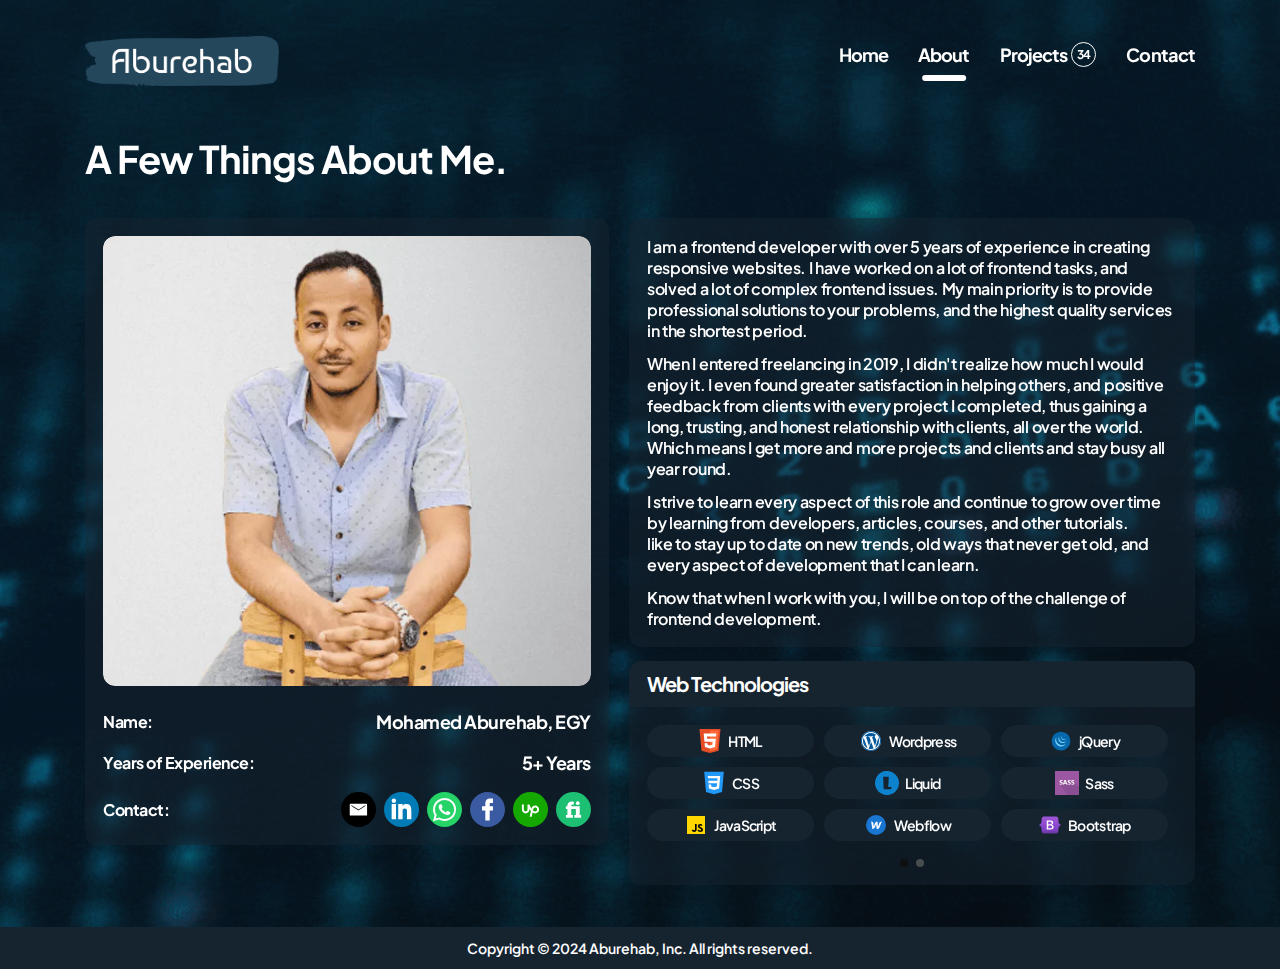
==== about.html @ fabd2bc3 "commit" ====
<!DOCTYPE html>
<html lang="en" dir="ltr">
  <head>
    <meta charset="UTF-8">
    <meta name="viewport" content="width=device-width,initial-scale=1,maximum-scale=2,shrink-to-fit=no,viewport-fit=cover">
    <meta http-equiv="X-UA-Compatible" content="IE=edge">
    <meta name="description" content="Mohamed Aburehab, The Top Freelance Frontend Developer based in Egypt. Available for Remote/Hybrid work">
    <title>About</title>
    <link rel="icon" href="img/icons/favicon.ico" type="image/x-icon">
    <!-- styles-->
    <link rel="stylesheet" href="layout/css/main.min.css">
    <link rel="stylesheet" href="layout/css/libs/slick.min.css">
  </head>
  <body class="active">
    <!-- start loader-->
    <div class="loader"><span class="loader-child"></span></div>
    <!-- end loader-->
    <div class="wrapper">
      <!-- start navbar-->
      <div class="navbar-up">
        <div class="container">
          <nav><a class="nav-logo" href="index.html"><img class="desktop" src="img/logo.png" alt="logo" width="194" height="49"></a>
            <div class="nav-parent">
              <ul class="nav-menu">
                <li class="title"><img class="close-menu" src="img/icons/close-pop.svg" alt="close" width="40" height="40"><a href="index.html"> <img class="desktop" src="img/logo.png" alt="logo" width="155" height="40"></a></li>
                <li class="nav-item"><a class="nav-link" href="index.html">Home</a></li>
                <li class="nav-item"><a class="nav-link active" href="about.html">About</a></li>
                <li class="nav-item"><a class="nav-link" id="projects" href="projects.html">Projects</a></li>
                <li class="nav-item"><a class="nav-link" href="contact.html">Contact</a></li>
              </ul>
            </div>
            <div class="open-menu"><svg xmlns="http://www.w3.org/2000/svg" width="18" height="12" viewBox="0 0 18 12" fill="none">
<path d="M1 12C0.716667 12 0.479167 11.9042 0.2875 11.7125C0.0958333 11.5208 0 11.2833 0 11C0 10.7167 0.0958333 10.4792 0.2875 10.2875C0.479167 10.0958 0.716667 10 1 10H17C17.2833 10 17.5208 10.0958 17.7125 10.2875C17.9042 10.4792 18 10.7167 18 11C18 11.2833 17.9042 11.5208 17.7125 11.7125C17.5208 11.9042 17.2833 12 17 12H1ZM1 7C0.716667 7 0.479167 6.90417 0.2875 6.7125C0.0958333 6.52083 0 6.28333 0 6C0 5.71667 0.0958333 5.47917 0.2875 5.2875C0.479167 5.09583 0.716667 5 1 5H17C17.2833 5 17.5208 5.09583 17.7125 5.2875C17.9042 5.47917 18 5.71667 18 6C18 6.28333 17.9042 6.52083 17.7125 6.7125C17.5208 6.90417 17.2833 7 17 7H1ZM1 2C0.716667 2 0.479167 1.90417 0.2875 1.7125C0.0958333 1.52083 0 1.28333 0 1C0 0.716667 0.0958333 0.479167 0.2875 0.2875C0.479167 0.0958333 0.716667 0 1 0H17C17.2833 0 17.5208 0.0958333 17.7125 0.2875C17.9042 0.479167 18 0.716667 18 1C18 1.28333 17.9042 1.52083 17.7125 1.7125C17.5208 1.90417 17.2833 2 17 2H1Z" fill="white"/>
</svg>
            </div>
          </nav>
        </div>
      </div>
      <!-- end navbar-->
      <div class="page-content main_bg">
        <div class="about">
          <div class="container">
            <h1>A Few Things About Me.</h1>
            <div class="d-flex">
              <div class="left">
                <div class="main_profile">
                  <div class="image"><img src="img/portait.webp" alt="portait" loading="lazy" width="480" height="450"></div>
                  <div class="info"> 
                    <ul> 
                      <li> 
                        <h3>Name:</h3>
                        <h4>Mohamed Aburehab, EGY</h4>
                      </li>
                      <li> 
                        <h3>Years of Experience:</h3>
                        <h4>5+ Years</h4>
                      </li>
                      <li> 
                        <h3>Contact:</h3>
                        <div class="contacts"></div>
                      </li>
                    </ul>
                  </div>
                </div>
              </div>
              <div class="right"> 
                <div class="desc"> 
                  <p>I am a frontend developer with over 5 years of experience in creating responsive websites. I have worked on a lot of frontend tasks, and solved a lot of complex frontend issues. My main priority is to provide professional solutions to your problems, and the highest quality services in the shortest period.</p>
                  <p>When I entered freelancing in 2019, I didn't realize how much I would enjoy it. I even found greater satisfaction in helping others, and positive feedback from clients with every project I completed, thus gaining a long, trusting, and honest relationship with clients, all over the world. Which means I get more and more projects and clients and stay busy all year round.</p>
                  <p>I strive to learn every aspect of this role and continue to grow over time by learning from developers, articles, courses, and other tutorials.<br>
                    <I>like to stay up to date on new trends, old ways that never get old, and every aspect of development that I can learn.</I>
                  </p>
                  <p>Know that when I work with you, I will be on top of the challenge of frontend development.</p>
                </div>
                <div class="technologies">
                  <h3>Web Technologies</h3>
                  <div class="technologies_slider"></div>
                </div>
              </div>
            </div>
          </div>
        </div>
        <!-- start footer-->
        <footer class="footer"> 
          <div class="top"> 
            <div class="container"> 
              <h2>REACH ME DIRECTLY:</h2><span>mohamedabdelradyahmed00@gmail.com</span><span>+201015185283</span>
              <h2>I'm also available at</h2>
              <div class="contacts"> </div>
            </div>
          </div>
          <div class="container"> 
            <p>Copyright &copy; 2024 Aburehab, Inc. All rights reserved.</p>
          </div>
        </footer>
        <!-- end footer-->
      </div>
    </div>
    <!-- scripts-->
    <script src="layout/js/libs/jquery.min.js"></script>
    <script src="layout/js/libs/scrollreveal.min.js"></script>
    <script src="layout/js/libs/slick.min.js"></script>
    <script src="layout/js/main.min.js"></script>
  </body>
</html>
---- layout/css/main.min.css ----
@import"https://fonts.googleapis.com/css2?family=Plus+Jakarta+Sans:ital,wght@0,200..800;1,200..800&display=swap";*,body{font-family:"Plus Jakarta Sans",sans-serif;font-optical-sizing:auto;font-style:normal}*,*:after,*:before{position:relative;box-sizing:border-box;margin:0;padding:0;vertical-align:baseline;color:inherit;font-size:inherit;font-weight:inherit;font-family:inherit}body.active{position:relative;overflow:hidden}@media(min-width: 992px){body.active .navbar-up{pointer-events:none}}@media(max-width: 991.98px){body.active .navbar-up .open-menu,body.active .navbar-up .nav-logo{pointer-events:none}}body.active .page-content{z-index:4}body.active .page-content.show{z-index:6}body.active .page-content::after{content:"";position:absolute;top:0;left:0;width:100%;height:100%;background:-webkit-linear-gradient(48.17deg, rgba(22, 36, 47, 0.9) -1.69%, rgba(22, 36, 47, 0.5) 90.5%);background:linear-gradient(41.83deg, rgba(22, 36, 47, 0.9) -1.69%, rgba(22, 36, 47, 0.5) 90.5%);z-index:2;-webkit-backdrop-filter:blur(2px);backdrop-filter:blur(2px)}.wrapper{overflow:hidden}a,button{cursor:pointer;color:inherit;border:none;font-size:inherit;line-height:inherit}a,a:hover,button,button:hover,*:focus,*:active{text-decoration:none;outline:none}ol,ul{list-style:none;margin:0;padding:0}img,svg{vertical-align:bottom;height:auto;max-width:100%}textarea{resize:none}.page-content{overflow-x:hidden}.main_bg{min-height:100vh;display:-webkit-box;display:-webkit-flex;display:-ms-flexbox;display:flex;-webkit-box-orient:vertical;-webkit-box-direction:normal;-webkit-flex-direction:column;-ms-flex-direction:column;flex-direction:column;position:relative}.main_bg>div:first-child{padding:134px 0 42px;-webkit-box-flex:1;-webkit-flex:1 0 auto;-ms-flex:1 0 auto;flex:1 0 auto;background-image:url(../../img/bg.gif);background-size:cover;background-repeat:no-repeat;background-position:center;min-height:400px;display:-webkit-box;display:-webkit-flex;display:-ms-flexbox;display:flex;-webkit-box-pack:center;-webkit-justify-content:center;-ms-flex-pack:center;justify-content:center;-webkit-box-orient:vertical;-webkit-box-direction:normal;-webkit-flex-direction:column;-ms-flex-direction:column;flex-direction:column}@media(max-width: 991.98px){.main_bg>div:first-child{padding:75px 0 24px}}.main_bg>div:first-child::before{content:"";position:absolute;top:0;left:0;width:100%;height:100%;background-color:rgba(11,20,27,.5)}.container{margin-left:auto;margin-right:auto;padding-left:15px;padding-right:15px;width:100%}@media(min-width: 576px){.container{max-width:540px}}@media(min-width: 768px){.container{max-width:720px}}@media(min-width: 992px){.container{max-width:960px}}@media(min-width: 1200px){.container{max-width:1140px}}.slick-dots{display:-webkit-box;display:-webkit-flex;display:-ms-flexbox;display:flex;-webkit-box-align:center;-webkit-align-items:center;-ms-flex-align:center;align-items:center;-webkit-box-pack:center;-webkit-justify-content:center;-ms-flex-pack:center;justify-content:center;gap:8px;margin-top:18px}.slick-dots li{width:8px;height:8px;background-color:#474c4f;border-radius:50%;cursor:pointer}.slick-dots li.slick-active{background-color:#101010}.slick-dots li button{display:none}.loader{position:fixed;top:0;left:0;width:100%;height:100%;background-color:#0b141b;opacity:1;z-index:555;-webkit-transition-property:all;transition-property:all;-webkit-transition-timing-function:cubic-bezier(0.4, 0, 0.2, 1);transition-timing-function:cubic-bezier(0.4, 0, 0.2, 1);-webkit-transition-duration:500ms;transition-duration:500ms;display:-webkit-box;display:-webkit-flex;display:-ms-flexbox;display:flex;-webkit-box-align:center;-webkit-align-items:center;-ms-flex-align:center;align-items:center;-webkit-box-pack:center;-webkit-justify-content:center;-ms-flex-pack:center;justify-content:center}.loader.hide{opacity:0;z-index:-1}.loader .loader-child{width:68px;height:68px;border-radius:50%;display:inline-block;position:relative;border:3px solid;border-color:#25475c #25475c transparent transparent;box-sizing:border-box;-webkit-animation:rotation 1s linear infinite;animation:rotation 1s linear infinite}.loader .loader-child::after,.loader .loader-child::before{content:"";box-sizing:border-box;position:absolute;left:0;right:0;top:0;bottom:0;margin:auto;border:3px solid;border-color:transparent transparent #0e2b3f #0e2b3f;width:60px;height:60px;border-radius:50%;box-sizing:border-box;-webkit-animation:rotationBack .5s linear infinite;animation:rotationBack .5s linear infinite;-webkit-transform-origin:center center;-ms-transform-origin:center center;transform-origin:center center}.loader .loader-child::before{width:52px;height:52px;border-color:#25475c #25475c transparent transparent;-webkit-animation:rotation 1.5s linear infinite;animation:rotation 1.5s linear infinite}@-webkit-keyframes rotation{0%{-webkit-transform:rotate(0deg);transform:rotate(0deg)}100%{-webkit-transform:rotate(360deg);transform:rotate(360deg)}}@keyframes rotation{0%{-webkit-transform:rotate(0deg);transform:rotate(0deg)}100%{-webkit-transform:rotate(360deg);transform:rotate(360deg)}}@-webkit-keyframes rotationBack{0%{-webkit-transform:rotate(0deg);transform:rotate(0deg)}100%{-webkit-transform:rotate(-360deg);transform:rotate(-360deg)}}@keyframes rotationBack{0%{-webkit-transform:rotate(0deg);transform:rotate(0deg)}100%{-webkit-transform:rotate(-360deg);transform:rotate(-360deg)}}.navbar-up{width:100%;z-index:5;position:fixed;background-color:transparent;left:0;top:0;-webkit-transition-property:all;transition-property:all;-webkit-transition-timing-function:cubic-bezier(0.4, 0, 0.2, 1);transition-timing-function:cubic-bezier(0.4, 0, 0.2, 1);-webkit-transition-duration:500ms;transition-duration:500ms}.navbar-up nav{display:-webkit-box;display:-webkit-flex;display:-ms-flexbox;display:flex;padding:30px 0;position:relative;-webkit-box-align:center;-webkit-align-items:center;-ms-flex-align:center;align-items:center;-webkit-box-pack:justify;-webkit-justify-content:space-between;-ms-flex-pack:justify;justify-content:space-between;-webkit-transition-property:all;transition-property:all;-webkit-transition-timing-function:cubic-bezier(0.4, 0, 0.2, 1);transition-timing-function:cubic-bezier(0.4, 0, 0.2, 1);-webkit-transition-duration:500ms;transition-duration:500ms}.navbar-up nav .nav-logo{display:-webkit-box;display:-webkit-flex;display:-ms-flexbox;display:flex;-webkit-box-align:center;-webkit-align-items:center;-ms-flex-align:center;align-items:center}.navbar-up nav .nav-logo img{-webkit-transition-property:all;transition-property:all;-webkit-transition-timing-function:cubic-bezier(0.4, 0, 0.2, 1);transition-timing-function:cubic-bezier(0.4, 0, 0.2, 1);-webkit-transition-duration:500ms;transition-duration:500ms;max-height:50px;-webkit-transform:translateY(6px);-ms-transform:translateY(6px);transform:translateY(6px)}.navbar-up nav .nav-menu{display:-webkit-box;display:-webkit-flex;display:-ms-flexbox;display:flex;-webkit-box-flex:1;-webkit-flex-grow:1;-ms-flex-positive:1;flex-grow:1;-webkit-box-align:center;-webkit-align-items:center;-ms-flex-align:center;align-items:center;gap:30px}.navbar-up nav .nav-menu .title{display:none}.navbar-up nav .nav-menu .nav-link{-webkit-transition-property:all;transition-property:all;-webkit-transition-timing-function:cubic-bezier(0.4, 0, 0.2, 1);transition-timing-function:cubic-bezier(0.4, 0, 0.2, 1);-webkit-transition-duration:500ms;transition-duration:500ms;color:#fff;position:relative;display:block;font-size:18.16px;font-weight:700;line-height:22.92px;letter-spacing:-0.05em}@media(max-width: 991.98px){.navbar-up nav .nav-menu .nav-link{font-size:32.16px;line-height:42.92px}}.navbar-up nav .nav-menu .nav-link#projects{display:-webkit-box;display:-webkit-flex;display:-ms-flexbox;display:flex;-webkit-box-align:center;-webkit-align-items:center;-ms-flex-align:center;align-items:center}.navbar-up nav .nav-menu .nav-link span{color:#fff;border:1px solid #fff;padding:4px;font-size:12px;font-weight:inherit;line-height:inherit;letter-spacing:-1px;border-radius:50%;display:-webkit-box;display:-webkit-flex;display:-ms-flexbox;display:flex;-webkit-box-align:center;-webkit-align-items:center;-ms-flex-align:center;align-items:center;-webkit-box-pack:center;-webkit-justify-content:center;-ms-flex-pack:center;justify-content:center;width:25px;height:25px;margin-left:4px}.navbar-up nav .nav-menu .nav-link::after{-webkit-transition-property:all;transition-property:all;-webkit-transition-timing-function:cubic-bezier(0.4, 0, 0.2, 1);transition-timing-function:cubic-bezier(0.4, 0, 0.2, 1);-webkit-transition-duration:500ms;transition-duration:500ms;position:absolute;content:"";width:85%;height:6px;left:50%;-webkit-transform:translateX(-50%);-ms-transform:translateX(-50%);transform:translateX(-50%);bottom:-15px;background-color:#fff;border-radius:21px;opacity:0}.navbar-up nav .nav-menu .nav-link.active{pointer-events:none}@media(min-width: 992px){.navbar-up nav .nav-menu .nav-link:hover::after,.navbar-up nav .nav-menu .nav-link.active::after{opacity:1}}@media(max-width: 991.98px){.navbar-up nav{padding:16px 0}.navbar-up nav .nav-logo img{-webkit-transform:none;-ms-transform:none;transform:none}.navbar-up nav .nav-parent .nav-menu{position:fixed;z-index:6;top:0;left:-100%;width:100%;height:100%;overflow:auto;-webkit-transition-property:all;transition-property:all;-webkit-transition-timing-function:cubic-bezier(0.4, 0, 0.2, 1);transition-timing-function:cubic-bezier(0.4, 0, 0.2, 1);-webkit-transition-duration:500ms;transition-duration:500ms;background-color:#16242f;height:100%;-webkit-box-orient:vertical;-webkit-box-direction:normal;-webkit-flex-direction:column;-ms-flex-direction:column;flex-direction:column;-webkit-box-align:start;-webkit-align-items:flex-start;-ms-flex-align:start;align-items:flex-start;-webkit-box-pack:start;-webkit-justify-content:flex-start;-ms-flex-pack:start;justify-content:flex-start;padding:20px;gap:12px}.navbar-up nav .nav-parent .nav-menu li.title{width:100%;-webkit-box-pack:justify;-webkit-justify-content:space-between;-ms-flex-pack:justify;justify-content:space-between;display:-webkit-box;display:-webkit-flex;display:-ms-flexbox;display:flex;-webkit-box-align:center;-webkit-align-items:center;-ms-flex-align:center;align-items:center;margin-bottom:30px}.navbar-up nav .nav-parent .nav-menu li.title a img{max-height:40px}.navbar-up nav .nav-parent .nav-menu li.title .close-menu{cursor:pointer}.navbar-up nav .nav-parent.active .nav-menu{left:0}}.navbar-up.resize{background-color:#16242f}.navbar-up.resize nav{padding:12px 0 8px}.navbar-up .open-menu{display:none;cursor:pointer;padding:10px 5px}@media(max-width: 991.98px){.navbar-up .open-menu{display:-webkit-box;display:-webkit-flex;display:-ms-flexbox;display:flex;-webkit-box-align:center;-webkit-align-items:center;-ms-flex-align:center;align-items:center;-webkit-box-pack:center;-webkit-justify-content:center;-ms-flex-pack:center;justify-content:center}}.testimonials{background-color:rgba(22,36,47,.5);border-radius:12px;display:-webkit-box !important;display:-webkit-flex !important;display:-ms-flexbox !important;display:flex !important;-webkit-box-align:center;-webkit-align-items:center;-ms-flex-align:center;align-items:center;gap:12px;padding:18px 8px}@media(max-width: 991.98px){.testimonials{gap:8px;padding:14px 8px}}.testimonials .slick-arrow{-webkit-flex-shrink:0;-ms-flex-negative:0;flex-shrink:0;width:18px;background:transparent}@media(max-width: 991.98px){.testimonials .testimonial .testimonial .profile{margin-bottom:4px}.testimonials .testimonial .testimonial .testi h3{display:none}}.testimonials .testimonial .profile{display:-webkit-box;display:-webkit-flex;display:-ms-flexbox;display:flex;-webkit-box-align:center;-webkit-align-items:center;-ms-flex-align:center;align-items:center;-webkit-box-pack:center;-webkit-justify-content:center;-ms-flex-pack:center;justify-content:center;gap:8px;margin-bottom:12px}@media(max-width: 1199.98px){.testimonials .testimonial .profile{margin-bottom:8px}}@media(max-width: 991.98px){.testimonials .testimonial .profile{margin-bottom:4px}}.testimonials .testimonial .profile img{border-radius:50%;width:45px;height:45px;-o-object-fit:cover;object-fit:cover;-o-object-position:center;object-position:center}.testimonials .testimonial .profile h2{font-size:16px;font-weight:700;letter-spacing:-0.05em}.testimonials .testimonial .profile span{font-size:12px;font-weight:600;letter-spacing:-0.05em}.testimonials .testimonial .testi{text-align:center}.testimonials .testimonial .testi h3{letter-spacing:-0.3px;font-size:18px;font-weight:700;line-height:22.12px;margin-bottom:8px;display:block;padding:0}@media(max-width: 1199.98px){.testimonials .testimonial .testi h3{font-size:16px;line-height:19.12px;margin-bottom:6px}}@media(max-width: 991.98px){.testimonials .testimonial .testi h3{display:none}}.testimonials .testimonial .testi q{font-size:16px;font-weight:400;line-height:22.1px;letter-spacing:-0.5px;-webkit-transition-property:all;transition-property:all;-webkit-transition-timing-function:cubic-bezier(0.4, 0, 0.2, 1);transition-timing-function:cubic-bezier(0.4, 0, 0.2, 1);-webkit-transition-duration:500ms;transition-duration:500ms}@media(max-width: 1199.98px){.testimonials .testimonial .testi q{font-size:14px;line-height:18.1px;letter-spacing:-0.1px}}.testimonials .testimonial .testi q span{font-weight:900;font-size:16px;letter-spacing:-1px;-webkit-transform:translateY(-1px);-ms-transform:translateY(-1px);transform:translateY(-1px);cursor:pointer;color:#fff}@media(max-width: 1199.98px){.testimonials .testimonial .testi q span{font-size:12px;letter-spacing:-0.4px}}.testimonials .testimonial .testi img{max-height:22px;margin-top:8px;margin-right:auto;margin-left:auto}@media(max-width: 1199.98px){.testimonials .testimonial .testi img{max-height:18px;margin-top:6px}}.technologies{margin-top:14px;background-color:rgba(22,36,47,.5);border-radius:12px}@media(max-width: 991.98px){.technologies{margin-top:12px}}.technologies h3{background-color:#16242f;border-radius:12px 12px 0 0;padding:10px 18px;letter-spacing:-1px;font-size:20px;font-weight:700;line-height:26.12px}@media(max-width: 1199.98px){.technologies h3{font-size:18px;line-height:22.12px}}@media(max-width: 991.98px){.technologies h3{font-size:16px;padding:8px 14px}}.technologies .technologies_slider{padding:18px}@media(max-width: 991.98px){.technologies .technologies_slider{padding:14px}}.technologies .slick-track>.slick-slide:not(:last-child){margin-right:10px}.technologies .slick-track>.slick-slide>div:not(:last-child){margin-bottom:10px}.technologies .technology{background-color:#16242f;border-radius:100px;display:-webkit-box !important;display:-webkit-flex !important;display:-ms-flexbox !important;display:flex !important;-webkit-box-align:center;-webkit-align-items:center;-ms-flex-align:center;align-items:center;-webkit-box-pack:center;-webkit-justify-content:center;-ms-flex-pack:center;justify-content:center;gap:6px;padding:4px 10px}.technologies .technology img{max-height:24px}@media(max-width: 1199.98px){.technologies .technology img{max-height:20px}}.technologies .technology span{font-size:14px;font-weight:600;letter-spacing:-0.05em}@media(max-width: 1199.98px){.technologies .technology span{font-size:12px}}.footer{background:#16242f;padding:12px 0;color:#fff;text-align:center}.footer .top{text-align:center;padding-bottom:14px;margin-bottom:14px;border-bottom:1px solid #0b141b}@media(min-width: 992px){.footer .top{display:none}}.footer .top h2{font-size:14px;font-weight:700;line-height:12.6px;letter-spacing:-0.1px;margin-bottom:8px}.footer .top span{display:block;font-size:14px;font-weight:500;line-height:12.6px;letter-spacing:-0.1px;margin-bottom:10px}.footer .top .contacts{display:-webkit-box;display:-webkit-flex;display:-ms-flexbox;display:flex;-webkit-box-align:center;-webkit-align-items:center;-ms-flex-align:center;align-items:center;-webkit-box-pack:center;-webkit-justify-content:center;-ms-flex-pack:center;justify-content:center;gap:8px}.footer .top .contacts a{display:block}.footer .top .contacts a img{width:100%;max-width:30px}.footer p{font-size:14px;font-weight:600}@media(max-width: 991.98px){.footer p{font-size:12px}}.home{color:#fff}.home .d-flex{display:-webkit-box;display:-webkit-flex;display:-ms-flexbox;display:flex;gap:20px;-webkit-box-pack:justify;-webkit-justify-content:space-between;-ms-flex-pack:justify;justify-content:space-between}@media(max-width: 991.98px){.home .d-flex{-webkit-box-orient:vertical;-webkit-box-direction:normal;-webkit-flex-direction:column;-ms-flex-direction:column;flex-direction:column;-webkit-box-pack:center;-webkit-justify-content:center;-ms-flex-pack:center;justify-content:center;-webkit-box-align:center;-webkit-align-items:center;-ms-flex-align:center;align-items:center;text-align:center;gap:14px}}.home h3{font-size:20px;font-weight:700;letter-spacing:-0.5px;padding-left:5px;margin-bottom:25px;display:-webkit-box;display:-webkit-flex;display:-ms-flexbox;display:flex;-webkit-box-align:center;-webkit-align-items:center;-ms-flex-align:center;align-items:center}@media(max-width: 1199.98px){.home h3{font-size:18px;margin-bottom:12px}}@media(max-width: 991.98px){.home h3{-webkit-box-pack:center;-webkit-justify-content:center;-ms-flex-pack:center;justify-content:center}}@media(max-width: 767.98px){.home h3{font-size:16px}}.home h3 span{margin-top:2px;width:15px;height:15px;background-color:#05ff00;-webkit-animation:pulse 2s infinite;animation:pulse 2s infinite;box-shadow:0 0 0 rgba(5,255,0,.4);display:block;margin-right:14px;border-radius:50%}@media(max-width: 1199.98px){.home h3 span{width:12px;height:12px;margin-right:8px}}.home .left h1{font-size:40px;font-weight:700;letter-spacing:-1px;margin-bottom:1px;display:-webkit-box;display:-webkit-flex;display:-ms-flexbox;display:flex;-webkit-box-align:center;-webkit-align-items:center;-ms-flex-align:center;align-items:center}@media(max-width: 1199.98px){.home .left h1{font-size:34px}}@media(max-width: 767.98px){.home .left h1{font-size:24px}}.home .left h1 img{max-height:50px;margin-right:4px}@media(max-width: 1199.98px){.home .left h1 img{max-height:44px}}@media(max-width: 767.98px){.home .left h1 img{max-height:35px}}.home .left p{font-size:18px;font-weight:600;margin-bottom:18px;letter-spacing:-0.5px;padding-left:5px}@media(max-width: 1199.98px){.home .left p{font-size:16px;margin-bottom:12px}}@media(max-width: 767.98px){.home .left p{font-size:14px}}.home .left h2{font-size:32px;font-weight:700;margin-bottom:22px;letter-spacing:-0.5px;padding-left:5px}@media(max-width: 1199.98px){.home .left h2{font-size:28px;margin-bottom:16px}}@media(max-width: 767.98px){.home .left h2{font-size:22px}}.home .left .buttons{display:-webkit-box;display:-webkit-flex;display:-ms-flexbox;display:flex;-webkit-box-align:center;-webkit-align-items:center;-ms-flex-align:center;align-items:center;gap:20px;padding-left:3px}@media(max-width: 1199.98px){.home .left .buttons{gap:12px}}@media(max-width: 991.98px){.home .left .buttons{-webkit-box-pack:center;-webkit-justify-content:center;-ms-flex-pack:center;justify-content:center}}.home .left .buttons a{font-size:16px;font-weight:600;line-height:22.93px;letter-spacing:.02em;text-align:center;border:1px solid #fff;padding:8px 22px;border-radius:100px;-webkit-transition-property:all;transition-property:all;-webkit-transition-timing-function:cubic-bezier(0.4, 0, 0.2, 1);transition-timing-function:cubic-bezier(0.4, 0, 0.2, 1);-webkit-transition-duration:500ms;transition-duration:500ms}@media(max-width: 1199.98px){.home .left .buttons a{font-size:14px;line-height:18.93px;padding:6px 18px}}.home .left .buttons a:first-child{background-color:#fff;color:#000}.home .left .buttons a:hover{-webkit-transform:translateY(-3px);-ms-transform:translateY(-3px);transform:translateY(-3px);box-shadow:0 10px 20px rgba(255,255,255,.2)}.home .right{max-width:45%;width:100%}@media(max-width: 991.98px){.home .right{max-width:100%}}@media(max-width: 991.98px){.home .right .testimonials{text-align:left;margin-right:auto;margin-left:auto}.home .right .testimonials .testimonial .profile{margin-bottom:4px}.home .right .testimonials .testimonial .testi h3{display:none}}@media(max-width: 767.98px){.home .right .testimonials{max-width:auto}}.home .right .take_look{text-align:center;background-color:rgba(22,36,47,.5);padding:18px;border-radius:12px}@media(max-width: 991.98px){.home .right .take_look{padding:14px;display:-webkit-box;display:-webkit-flex;display:-ms-flexbox;display:flex;-webkit-box-orient:vertical;-webkit-box-direction:normal;-webkit-flex-direction:column;-ms-flex-direction:column;flex-direction:column;-webkit-box-pack:center;-webkit-justify-content:center;-ms-flex-pack:center;justify-content:center}}.home .right .take_look h3{text-transform:capitalize;letter-spacing:-0.5px;font-weight:700;font-size:18px;max-width:240px;margin-bottom:20px;margin-right:auto;margin-left:auto;padding:0}@media(max-width: 1199.98px){.home .right .take_look h3{font-size:16px;max-width:220px}}@media(max-width: 991.98px){.home .right .take_look h3{font-size:14px;margin-bottom:14px}}@media(max-width: 767.98px){.home .right .take_look h3{max-width:180px}}.home .right .take_look a{font-size:16px;font-weight:600;line-height:22.93px;letter-spacing:.02em;text-align:center;padding:6px 18px;border-radius:100px;background-color:#fff;color:#000}@media(max-width: 1199.98px){.home .right .take_look a{font-size:14px;line-height:19.93px}}@-webkit-keyframes pulse{0%{box-shadow:0 0 0 0 rgba(5,255,0,.4)}70%{box-shadow:0 0 0 10px rgba(5,255,0,0)}100%{box-shadow:0 0 0 0 rgba(5,255,0,0)}}@keyframes pulse{0%{box-shadow:0 0 0 0 rgba(5,255,0,.4)}70%{box-shadow:0 0 0 10px rgba(5,255,0,0)}100%{box-shadow:0 0 0 0 rgba(5,255,0,0)}}.about{color:#fff}@media(max-width: 767.98px){.about .testimonials{display:none}}.about .d-flex{display:-webkit-box;display:-webkit-flex;display:-ms-flexbox;display:flex;gap:20px;-webkit-box-pack:justify;-webkit-justify-content:space-between;-ms-flex-pack:justify;justify-content:space-between}@media(max-width: 991.98px){.about .d-flex{gap:12px;-webkit-box-orient:vertical;-webkit-box-direction:normal;-webkit-flex-direction:column;-ms-flex-direction:column;flex-direction:column}}@media(max-width: 767.98px){.about .d-flex{max-width:375px;margin-right:auto;margin-left:auto}}.about h1{letter-spacing:-1px;font-size:38px;font-weight:700;line-height:50.12px;margin-bottom:34px}@media(max-width: 1199.98px){.about h1{font-size:34px;line-height:45.12px;margin-bottom:18px}}@media(max-width: 991.98px){.about h1{font-size:28px;line-height:38.12px;margin-bottom:14px}}@media(max-width: 767.98px){.about h1{max-width:375px;margin-right:auto;margin-left:auto}}.about .left{width:100%;max-width:48%}@media(max-width: 991.98px){.about .left{max-width:100%}}.about .left .main_profile{background-color:rgba(22,36,47,.5);padding:18px;border-radius:12px}@media(max-width: 991.98px){.about .left .main_profile{padding:14px}}.about .left .main_profile .image{border-radius:12px;height:450px;overflow:hidden}@media(max-width: 767.98px){.about .left .main_profile .image{height:290px}}.about .left .main_profile .image img{width:100%;height:100%;-o-object-fit:cover;object-fit:cover;-o-object-position:center -10px;object-position:center -10px;border-radius:12px}.about .left .main_profile .info{margin-top:24px}@media(max-width: 1199.98px){.about .left .main_profile .info{margin-top:18px}}@media(max-width: 991.98px){.about .left .main_profile .info{margin-top:14px}}.about .left .main_profile .info ul li{display:-webkit-box;display:-webkit-flex;display:-ms-flexbox;display:flex;-webkit-box-align:center;-webkit-align-items:center;-ms-flex-align:center;align-items:center;-webkit-box-pack:justify;-webkit-justify-content:space-between;-ms-flex-pack:justify;justify-content:space-between}.about .left .main_profile .info ul li:not(:last-child){margin-bottom:18px}@media(max-width: 1199.98px){.about .left .main_profile .info ul li:not(:last-child){margin-bottom:14px}}@media(max-width: 991.98px){.about .left .main_profile .info ul li:not(:last-child){margin-bottom:8px}}.about .left .main_profile .info ul li h3{letter-spacing:-0.5px;font-size:16px;font-weight:700;line-height:22.12px}@media(max-width: 1199.98px){.about .left .main_profile .info ul li h3{font-size:14px}}@media(max-width: 991.98px){.about .left .main_profile .info ul li h3{font-size:12px}}.about .left .main_profile .info ul li h4{letter-spacing:-0.5px;font-size:18px;font-weight:700;line-height:23.12px}@media(max-width: 1199.98px){.about .left .main_profile .info ul li h4{font-size:16px;line-height:22.12px}}@media(max-width: 991.98px){.about .left .main_profile .info ul li h4{font-size:14px}}.about .left .main_profile .info ul li .contacts{display:-webkit-box;display:-webkit-flex;display:-ms-flexbox;display:flex;-webkit-box-align:center;-webkit-align-items:center;-ms-flex-align:center;align-items:center;gap:8px}@media(max-width: 991.98px){.about .left .main_profile .info ul li .contacts{gap:6px}}.about .left .main_profile .info ul li .contacts a{display:block;-webkit-box-flex:1;-webkit-flex:1 0;-ms-flex:1 0;flex:1 0}.about .left .main_profile .info ul li .contacts a img{width:100%;max-width:35px}@media(max-width: 991.98px){.about .left .main_profile .info ul li .contacts a img{max-width:30px}}.about .right{max-width:51%}@media(max-width: 991.98px){.about .right{max-width:100%}}.about .right .desc{background-color:rgba(22,36,47,.5);padding:18px;border-radius:12px}@media(max-width: 991.98px){.about .right .desc{padding:14px}}.about .right .desc p{font-size:16px;font-weight:600;line-height:21px;letter-spacing:-0.3px}.about .right .desc p:not(:last-child){margin-bottom:12px}@media(max-width: 991.98px){.about .right .desc p{font-size:14px;line-height:19px}.about .right .desc p:not(:last-child){margin-bottom:8px}}.projects{color:#fff}.projects h1{letter-spacing:-1px;font-size:54px;font-weight:700;line-height:63.12px;margin-bottom:40px}@media(max-width: 1199.98px){.projects h1{font-size:44px;line-height:53.12px;margin-bottom:30px}}@media(max-width: 991.98px){.projects h1{text-align:center;font-size:38px;line-height:42.12px;margin-bottom:0;padding-bottom:24px}}.projects .projects_slider{text-align:center;margin:0 60px}@media(max-width: 1199.98px){.projects .projects_slider{margin:0 40px}}@media(max-width: 991.98px){.projects .projects_slider{margin:40px auto;max-width:790px}}.projects .projects_slider .slick-arrow{position:absolute;top:50%;-webkit-transform:translateY(-50%);-ms-transform:translateY(-50%);transform:translateY(-50%);z-index:2;padding:20px;height:100%;background-color:rgba(22,36,47,.7)}@media(max-width: 1199.98px){.projects .projects_slider .slick-arrow{padding:10px}}@media(max-width: 991.98px){.projects .projects_slider .slick-arrow{width:100%;height:-webkit-fit-content;height:-moz-fit-content;height:fit-content;-webkit-transform:none;-ms-transform:none;transform:none}}.projects .projects_slider .slick-arrow svg{width:20px;height:20px}@media(max-width: 991.98px){.projects .projects_slider .slick-arrow svg{-webkit-transform:rotate(-90deg);-ms-transform:rotate(-90deg);transform:rotate(-90deg)}}.projects .projects_slider .slick-arrow.slick-prev{left:-60px;content:""}@media(max-width: 1199.98px){.projects .projects_slider .slick-arrow.slick-prev{left:-40px}}@media(max-width: 991.98px){.projects .projects_slider .slick-arrow.slick-prev{top:auto;left:0;bottom:-40px}}.projects .projects_slider .slick-arrow.slick-next{right:-60px}@media(max-width: 1199.98px){.projects .projects_slider .slick-arrow.slick-next{right:-40px}}@media(max-width: 991.98px){.projects .projects_slider .slick-arrow.slick-next{right:0;top:-40px}}@media(max-width: 991.98px){.projects .projects_slider .slick-slide{display:grid;height:170px;grid-template-columns:1fr 1fr}}.projects .projects_slider .proj_slider{cursor:pointer}.projects .projects_slider .proj_slider>div{pointer-events:none;height:30vh;display:-webkit-box !important;display:-webkit-flex !important;display:-ms-flexbox !important;display:flex !important;-webkit-box-orient:vertical;-webkit-box-direction:normal;-webkit-flex-direction:column;-ms-flex-direction:column;flex-direction:column;-webkit-box-align:center;-webkit-align-items:center;-ms-flex-align:center;align-items:center;-webkit-box-pack:center;-webkit-justify-content:center;-ms-flex-pack:center;justify-content:center;position:relative;background-image:var(--bg);background-position:center top;background-size:cover;background-repeat:no-repeat;-webkit-transition-property:all;transition-property:all;-webkit-transition-timing-function:cubic-bezier(0.4, 0, 0.2, 1);transition-timing-function:cubic-bezier(0.4, 0, 0.2, 1);-webkit-transition-duration:500ms;transition-duration:500ms}@media(max-width: 991.98px){.projects .projects_slider .proj_slider>div{height:200px}}.projects .projects_slider .proj_slider>div::after{content:"";position:absolute;top:0;left:0;width:100%;height:100%;-webkit-transition-property:all;transition-property:all;-webkit-transition-timing-function:cubic-bezier(0.4, 0, 0.2, 1);transition-timing-function:cubic-bezier(0.4, 0, 0.2, 1);-webkit-transition-duration:500ms;transition-duration:500ms;background:rgba(22,36,47,.6);z-index:2;-webkit-backdrop-filter:blur(1px);backdrop-filter:blur(1px);box-shadow:inset 0px 0px 50px 10px rgba(22,36,47,.6)}@media(max-width: 767.98px){.projects .projects_slider .proj_slider>div::after{background:rgba(22,36,47,.5)}}@media(min-width: 992px){.projects .projects_slider .proj_slider:hover>div{background-color:transparent}.projects .projects_slider .proj_slider:hover>div h3{opacity:0}.projects .projects_slider .proj_slider:hover>div::after{opacity:0}}.projects .projects_slider h3{font-size:18px;font-weight:700;line-height:22.2px;letter-spacing:.02em;position:relative;z-index:3;-webkit-transition-property:all;transition-property:all;-webkit-transition-timing-function:cubic-bezier(0.4, 0, 0.2, 1);transition-timing-function:cubic-bezier(0.4, 0, 0.2, 1);-webkit-transition-duration:500ms;transition-duration:500ms;pointer-events:none}@media(max-width: 767.98px){.projects .projects_slider h3{font-size:14px}}.projects-pop-up{position:fixed;top:50%;left:50%;-webkit-transform:translate(-50%, -50%) scale(0, 0);-ms-transform:translate(-50%, -50%) scale(0, 0);transform:translate(-50%, -50%) scale(0, 0);width:100%;height:100%;max-width:800px;max-height:60vh;overflow:auto;opacity:0;z-index:3;-webkit-transition-property:all;transition-property:all;-webkit-transition-timing-function:cubic-bezier(0.4, 0, 0.2, 1);transition-timing-function:cubic-bezier(0.4, 0, 0.2, 1);-webkit-transition-duration:500ms;transition-duration:500ms;display:-webkit-box;display:-webkit-flex;display:-ms-flexbox;display:flex;-webkit-box-align:center;-webkit-align-items:center;-ms-flex-align:center;align-items:center;-webkit-box-pack:center;-webkit-justify-content:center;-ms-flex-pack:center;justify-content:center}@media(max-width: 991.98px){.projects-pop-up{max-height:80vh;padding-right:15px;padding-left:15px;display:block}}@media(max-width: 767.98px){.projects-pop-up{padding:0}}.projects-pop-up.show{opacity:1;-webkit-transform:translate(-50%, -50%) scale(1, 1);-ms-transform:translate(-50%, -50%) scale(1, 1);transform:translate(-50%, -50%) scale(1, 1)}.projects-pop-up .close{position:absolute;top:6px;right:6px;z-index:4;cursor:pointer}@media(max-width: 991.98px){.projects-pop-up .close{right:21px}}@media(max-width: 767.98px){.projects-pop-up .close{right:6px}}.projects-pop-up .body{display:-webkit-box;display:-webkit-flex;display:-ms-flexbox;display:flex;-webkit-box-pack:center;-webkit-justify-content:center;-ms-flex-pack:center;justify-content:center;-webkit-box-align:center;-webkit-align-items:center;-ms-flex-align:center;align-items:center;height:100%;gap:22px;padding:24px;width:100%;background-image:var(--bg-pop);background-position:center top;background-size:cover;background-repeat:no-repeat;background-color:#000;background-blend-mode:luminosity;color:#fff;position:relative}@media(max-width: 991.98px){.projects-pop-up .body{display:block;text-align:center}}.projects-pop-up .body::before{content:"";position:absolute;top:0;left:0;width:100%;height:100%;background:-webkit-linear-gradient(48.17deg, rgba(22, 36, 47, 0.9) -1.69%, rgba(22, 36, 47, 0.5) 90.5%);background:linear-gradient(41.83deg, rgba(22, 36, 47, 0.9) -1.69%, rgba(22, 36, 47, 0.5) 90.5%);z-index:2;-webkit-backdrop-filter:blur(3px);backdrop-filter:blur(3px)}.projects-pop-up .body>div{position:relative;z-index:3}.projects-pop-up .body .image{max-width:50%}@media(max-width: 991.98px){.projects-pop-up .body .image{max-width:500px;margin-bottom:8px;margin-right:auto;margin-left:auto}}.projects-pop-up .body h2{font-size:24px;font-weight:700;line-height:33.72px;letter-spacing:.02em}.projects-pop-up .body p{font-size:14px;font-weight:400;line-height:18px;letter-spacing:.005em;margin-bottom:14px}.projects-pop-up .body a{font-size:14px;font-weight:700;line-height:19px;letter-spacing:.005em;border:1px solid #fff;padding:8px 12px;border-radius:100px;display:block;max-width:-webkit-fit-content;max-width:-moz-fit-content;max-width:fit-content}@media(max-width: 991.98px){.projects-pop-up .body a{margin-right:auto;margin-left:auto}}.projects-pop-up .body h4{font-size:18px;font-weight:700;line-height:19px;letter-spacing:.005em;margin-top:18px;margin-bottom:8px}.projects-pop-up .body ul{display:-webkit-box;display:-webkit-flex;display:-ms-flexbox;display:flex;-webkit-box-align:center;-webkit-align-items:center;-ms-flex-align:center;align-items:center;-webkit-flex-wrap:wrap;-ms-flex-wrap:wrap;flex-wrap:wrap;gap:8px}@media(max-width: 991.98px){.projects-pop-up .body ul{-webkit-box-pack:center;-webkit-justify-content:center;-ms-flex-pack:center;justify-content:center}}.projects-pop-up .body ul li{background-color:#fff;color:#000;padding:6px 12px;border-radius:12px;font-size:14px;font-weight:600}.contact{color:#fff}.contact .d-flex{display:-webkit-box;display:-webkit-flex;display:-ms-flexbox;display:flex;gap:20px;-webkit-box-pack:justify;-webkit-justify-content:space-between;-ms-flex-pack:justify;justify-content:space-between;position:relative}@media(max-width: 991.98px){.contact .d-flex{-webkit-box-orient:vertical;-webkit-box-direction:normal;-webkit-flex-direction:column;-ms-flex-direction:column;flex-direction:column;-webkit-box-align:center;-webkit-align-items:center;-ms-flex-align:center;align-items:center}}.contact h1{letter-spacing:-1px;font-size:54px;font-weight:700;line-height:63.12px;margin-bottom:40px}@media(max-width: 1199.98px){.contact h1{font-size:44px;line-height:53.12px;margin-bottom:30px}}@media(max-width: 991.98px){.contact h1{text-align:center;font-size:38px;line-height:42.12px;margin-bottom:24px}}.contact .left{display:-webkit-box;display:-webkit-flex;display:-ms-flexbox;display:flex;-webkit-box-orient:vertical;-webkit-box-direction:normal;-webkit-flex-direction:column;-ms-flex-direction:column;flex-direction:column;-webkit-box-pack:justify;-webkit-justify-content:space-between;-ms-flex-pack:justify;justify-content:space-between;padding-left:14px}@media(max-width: 991.98px){.contact .left{display:none}}.contact .left p{font-size:20px;font-weight:600;line-height:30.1px;letter-spacing:-0.5px}@media(max-width: 1199.98px){.contact .left p{font-size:18px;line-height:26.1px}}.contact .left p:not(:last-child){margin-bottom:12px}.contact .left .bottom{margin-top:40px}.contact .left .bottom h3{letter-spacing:-1px;font-size:28px;font-weight:700;line-height:35.12px;margin-bottom:14px}@media(max-width: 1199.98px){.contact .left .bottom h3{font-size:22px;line-height:26.12px}}.contact .left .contacts{display:-webkit-box;display:-webkit-flex;display:-ms-flexbox;display:flex;-webkit-box-align:center;-webkit-align-items:center;-ms-flex-align:center;align-items:center;-webkit-box-pack:start;-webkit-justify-content:flex-start;-ms-flex-pack:start;justify-content:flex-start;gap:8px}.contact .left .contacts a{display:block}.contact .left .contacts a img{width:100%;max-width:35px}@media(max-width: 1199.98px){.contact .left .contacts a img{max-width:30px}}.contact .left .contacts a:last-child{display:none}.contact .right{width:100%;max-width:50%}@media(max-width: 1199.98px){.contact .right{max-width:45%}}@media(max-width: 991.98px){.contact .right{max-width:100%}}.contact .right form{background-color:rgba(22,36,47,.5);padding:24px 18px 18px;border-radius:12px}@media(max-width: 991.98px){.contact .right form{padding:18px 14px 14px}}.contact .right form.hide{display:none}.contact .right .input-field:not(:last-child){margin-bottom:12px}@media(max-width: 991.98px){.contact .right .input-field:not(:last-child){margin-bottom:8px}}.contact .right .input-field input{max-height:70px}.contact .right .input-field input,.contact .right .input-field textarea{border-radius:10px;background:#16242f;border:1px solid #0b141b;padding:9px 16px;font-size:18px;font-weight:700;line-height:36px;width:100%;display:block;min-height:56px;color:#fff;-webkit-transition-property:all;transition-property:all;-webkit-transition-timing-function:cubic-bezier(0.4, 0, 0.2, 1);transition-timing-function:cubic-bezier(0.4, 0, 0.2, 1);-webkit-transition-duration:500ms;transition-duration:500ms}.contact .right .input-field input:-webkit-autofill,.contact .right .input-field input:-webkit-autofill:hover,.contact .right .input-field input:-webkit-autofill:focus,.contact .right .input-field input:-webkit-autofill:active,.contact .right .input-field textarea:-webkit-autofill,.contact .right .input-field textarea:-webkit-autofill:hover,.contact .right .input-field textarea:-webkit-autofill:focus,.contact .right .input-field textarea:-webkit-autofill:active{-webkit-transition:background-color 5000s ease-in-out 0s;transition:background-color 5000s ease-in-out 0s;box-shadow:inset 0 0 #16242f}@media(max-width: 1199.98px){.contact .right .input-field input,.contact .right .input-field textarea{padding:8px 14px;font-size:16px}}@media(max-width: 991.98px){.contact .right .input-field input,.contact .right .input-field textarea{font-size:14px;padding:4px 12px}}.contact .right .input-field input~label,.contact .right .input-field textarea~label{position:absolute;left:16px;color:rgba(255,255,255,.7);font-size:16px;font-weight:600;line-height:1.2;-webkit-transition-property:all;transition-property:all;-webkit-transition-timing-function:cubic-bezier(0.4, 0, 0.2, 1);transition-timing-function:cubic-bezier(0.4, 0, 0.2, 1);-webkit-transition-duration:500ms;transition-duration:500ms}@media(max-width: 1199.98px){.contact .right .input-field input~label,.contact .right .input-field textarea~label{font-size:14px;left:14px}}@media(max-width: 991.98px){.contact .right .input-field input~label,.contact .right .input-field textarea~label{font-size:12px;left:12px}}.contact .right .input-field input~label.input,.contact .right .input-field textarea~label.input{-webkit-transform:translateY(-50%);-ms-transform:translateY(-50%);transform:translateY(-50%);top:50%}.contact .right .input-field input~label.textarea,.contact .right .input-field textarea~label.textarea{top:12px}.contact .right .input-field input:focus,.contact .right .input-field textarea:focus{padding-top:24px;border-width:1.25px;padding-bottom:8px}@media(max-width: 991.98px){.contact .right .input-field input:focus,.contact .right .input-field textarea:focus{padding-top:10px;padding-bottom:0px}}.contact .right .input-field input:focus~label,.contact .right .input-field textarea:focus~label{font-size:16px;top:9px;-webkit-transform:none;-ms-transform:none;transform:none}@media(max-width: 1199.98px){.contact .right .input-field input:focus~label,.contact .right .input-field textarea:focus~label{font-size:14px}}@media(max-width: 991.98px){.contact .right .input-field input:focus~label,.contact .right .input-field textarea:focus~label{font-size:12px}}@media(max-width: 991.98px){.contact .right .input-field textarea:focus{padding-top:14px}}.contact .right .input-field.invalid input,.contact .right .input-field.invalid textarea{border-color:#4e1515}.contact .right .input-field.not-empty input,.contact .right .input-field.not-empty textarea{padding-top:24px;padding-bottom:8px}@media(max-width: 991.98px){.contact .right .input-field.not-empty input,.contact .right .input-field.not-empty textarea{padding-top:10px;padding-bottom:0px}}.contact .right .input-field.not-empty input~label,.contact .right .input-field.not-empty textarea~label{font-size:16px !important;top:9px;-webkit-transform:none;-ms-transform:none;transform:none}@media(max-width: 1199.98px){.contact .right .input-field.not-empty input~label,.contact .right .input-field.not-empty textarea~label{font-size:14px !important}}@media(max-width: 991.98px){.contact .right .input-field.not-empty input~label,.contact .right .input-field.not-empty textarea~label{font-size:12px !important}}@media(max-width: 991.98px){.contact .right .input-field.not-empty textarea{padding-top:14px}}.contact .right .input-field textarea{min-height:168px}.contact .right .button{display:-webkit-box;display:-webkit-flex;display:-ms-flexbox;display:flex;-webkit-box-align:center;-webkit-align-items:center;-ms-flex-align:center;align-items:center;-webkit-box-pack:end;-webkit-justify-content:flex-end;-ms-flex-pack:end;justify-content:flex-end}.contact .right .button button{font-size:18px;font-weight:600;letter-spacing:-0.05em;background-color:#fff;color:#000;padding:10px 24px;border-radius:12px;width:100%;max-width:180px;-webkit-transition-property:all;transition-property:all;-webkit-transition-timing-function:cubic-bezier(0.4, 0, 0.2, 1);transition-timing-function:cubic-bezier(0.4, 0, 0.2, 1);-webkit-transition-duration:500ms;transition-duration:500ms}@media(max-width: 991.98px){.contact .right .button button{max-width:100%;height:54px}}.contact .right .button button:hover{-webkit-transform:translateY(-3px);-ms-transform:translateY(-3px);transform:translateY(-3px);box-shadow:0 10px 20px rgba(255,255,255,.2)}.contact .right .success{max-width:400px;margin-left:auto;-webkit-box-orient:vertical;-webkit-box-direction:normal;-webkit-flex-direction:column;-ms-flex-direction:column;flex-direction:column;-webkit-box-pack:end;-webkit-justify-content:flex-end;-ms-flex-pack:end;justify-content:flex-end;-webkit-box-align:end;-webkit-align-items:flex-end;-ms-flex-align:end;align-items:flex-end;gap:12px;height:100%;display:none}@media(max-width: 991.98px){.contact .right .success{margin-right:auto;text-align:center;height:auto;-webkit-box-pack:center;-webkit-justify-content:center;-ms-flex-pack:center;justify-content:center;-webkit-box-align:center;-webkit-align-items:center;-ms-flex-align:center;align-items:center}}.contact .right .success.show{display:-webkit-box;display:-webkit-flex;display:-ms-flexbox;display:flex}.contact .right .success p{font-size:20px;font-weight:600;line-height:30.1px;letter-spacing:-0.5px}@media(max-width: 1199.98px){.contact .right .success p{font-size:18px;line-height:26.1px}}.contact .right .success button{font-size:18px;font-weight:600;letter-spacing:-0.05em;background-color:#fff;color:#000;padding:10px 24px;border-radius:12px;width:100%;max-width:220px;-webkit-transition-property:all;transition-property:all;-webkit-transition-timing-function:cubic-bezier(0.4, 0, 0.2, 1);transition-timing-function:cubic-bezier(0.4, 0, 0.2, 1);-webkit-transition-duration:500ms;transition-duration:500ms}@media(max-width: 991.98px){.contact .right .success button{max-width:180px;height:44px}}.contact .right .success button:hover{-webkit-transform:translateY(-3px);-ms-transform:translateY(-3px);transform:translateY(-3px);box-shadow:0 10px 20px rgba(255,255,255,.2)}
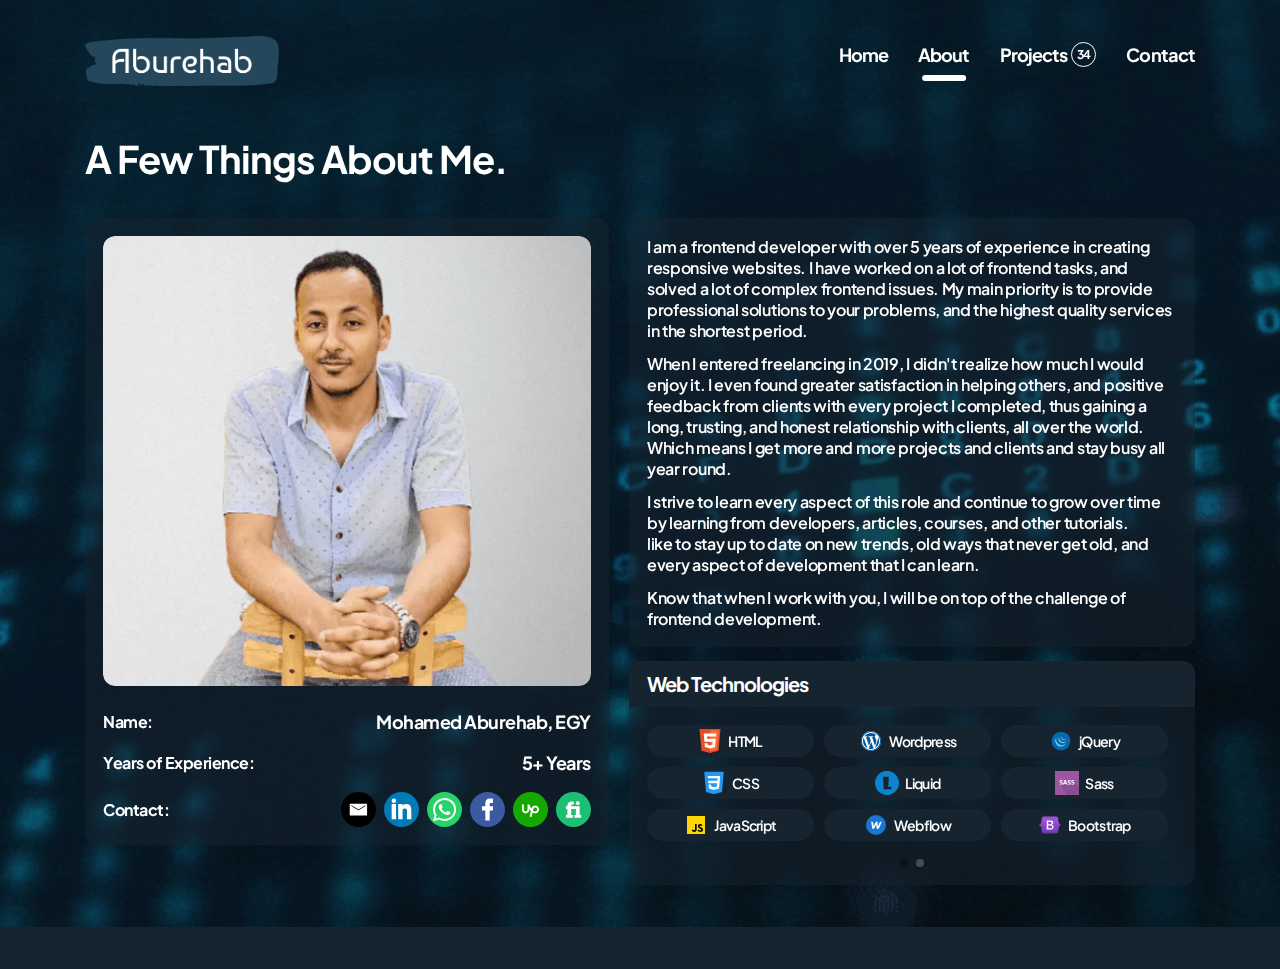
==== commit 1bfa1c04: "Merge branch 'main' of https://github.com/Mohamed-Abdelrady/AR" ====
--- a/about.html
+++ b/about.html
@@ -19,14 +19,14 @@
       <!-- start navbar-->
       <div class="navbar-up">
         <div class="container">
-          <nav><a class="nav-logo" href="index.html"><img class="desktop" src="img/logo.png" alt="logo" width="194" height="49"></a>
+          <nav><a class="nav-logo" href="/"><img class="desktop" src="img/logo.png" alt="logo" width="194" height="49"></a>
             <div class="nav-parent">
               <ul class="nav-menu">
-                <li class="title"><img class="close-menu" src="img/icons/close-pop.svg" alt="close" width="40" height="40"><a href="index.html"> <img class="desktop" src="img/logo.png" alt="logo" width="155" height="40"></a></li>
-                <li class="nav-item"><a class="nav-link" href="index.html">Home</a></li>
-                <li class="nav-item"><a class="nav-link active" href="about.html">About</a></li>
-                <li class="nav-item"><a class="nav-link" id="projects" href="projects.html">Projects</a></li>
-                <li class="nav-item"><a class="nav-link" href="contact.html">Contact</a></li>
+                <li class="title"><img class="close-menu" src="img/icons/close-pop.svg" alt="close" width="40" height="40"><a href="/"> <img class="desktop" src="img/logo.png" alt="logo" width="155" height="40"></a></li>
+                <li class="nav-item"><a class="nav-link" href="/">Home</a></li>
+                <li class="nav-item"><a class="nav-link active" href="about">About</a></li>
+                <li class="nav-item"><a class="nav-link" id="projects" href="projects">Projects</a></li>
+                <li class="nav-item"><a class="nav-link" href="contact">Contact</a></li>
               </ul>
             </div>
             <div class="open-menu"><svg xmlns="http://www.w3.org/2000/svg" width="18" height="12" viewBox="0 0 18 12" fill="none">
@@ -102,4 +102,4 @@
     <script src="layout/js/libs/slick.min.js"></script>
     <script src="layout/js/main.min.js"></script>
   </body>
-</html>+</html>
--- a/layout/css/main.min.css
+++ b/layout/css/main.min.css
@@ -1 +1 @@
-@import"https://fonts.googleapis.com/css2?family=Plus+Jakarta+Sans:ital,wght@0,200..800;1,200..800&display=swap";*,body{font-family:"Plus Jakarta Sans",sans-serif;font-optical-sizing:auto;font-style:normal}*,*:after,*:before{position:relative;box-sizing:border-box;margin:0;padding:0;vertical-align:baseline;color:inherit;font-size:inherit;font-weight:inherit;font-family:inherit}body.active{position:relative;overflow:hidden}@media(min-width: 992px){body.active .navbar-up{pointer-events:none}}@media(max-width: 991.98px){body.active .navbar-up .open-menu,body.active .navbar-up .nav-logo{pointer-events:none}}body.active .page-content{z-index:4}body.active .page-content.show{z-index:6}body.active .page-content::after{content:"";position:absolute;top:0;left:0;width:100%;height:100%;background:-webkit-linear-gradient(48.17deg, rgba(22, 36, 47, 0.9) -1.69%, rgba(22, 36, 47, 0.5) 90.5%);background:linear-gradient(41.83deg, rgba(22, 36, 47, 0.9) -1.69%, rgba(22, 36, 47, 0.5) 90.5%);z-index:2;-webkit-backdrop-filter:blur(2px);backdrop-filter:blur(2px)}.wrapper{overflow:hidden}a,button{cursor:pointer;color:inherit;border:none;font-size:inherit;line-height:inherit}a,a:hover,button,button:hover,*:focus,*:active{text-decoration:none;outline:none}ol,ul{list-style:none;margin:0;padding:0}img,svg{vertical-align:bottom;height:auto;max-width:100%}textarea{resize:none}.page-content{overflow-x:hidden}.main_bg{min-height:100vh;display:-webkit-box;display:-webkit-flex;display:-ms-flexbox;display:flex;-webkit-box-orient:vertical;-webkit-box-direction:normal;-webkit-flex-direction:column;-ms-flex-direction:column;flex-direction:column;position:relative}.main_bg>div:first-child{padding:134px 0 42px;-webkit-box-flex:1;-webkit-flex:1 0 auto;-ms-flex:1 0 auto;flex:1 0 auto;background-image:url(../../img/bg.gif);background-size:cover;background-repeat:no-repeat;background-position:center;min-height:400px;display:-webkit-box;display:-webkit-flex;display:-ms-flexbox;display:flex;-webkit-box-pack:center;-webkit-justify-content:center;-ms-flex-pack:center;justify-content:center;-webkit-box-orient:vertical;-webkit-box-direction:normal;-webkit-flex-direction:column;-ms-flex-direction:column;flex-direction:column}@media(max-width: 991.98px){.main_bg>div:first-child{padding:75px 0 24px}}.main_bg>div:first-child::before{content:"";position:absolute;top:0;left:0;width:100%;height:100%;background-color:rgba(11,20,27,.5)}.container{margin-left:auto;margin-right:auto;padding-left:15px;padding-right:15px;width:100%}@media(min-width: 576px){.container{max-width:540px}}@media(min-width: 768px){.container{max-width:720px}}@media(min-width: 992px){.container{max-width:960px}}@media(min-width: 1200px){.container{max-width:1140px}}.slick-dots{display:-webkit-box;display:-webkit-flex;display:-ms-flexbox;display:flex;-webkit-box-align:center;-webkit-align-items:center;-ms-flex-align:center;align-items:center;-webkit-box-pack:center;-webkit-justify-content:center;-ms-flex-pack:center;justify-content:center;gap:8px;margin-top:18px}.slick-dots li{width:8px;height:8px;background-color:#474c4f;border-radius:50%;cursor:pointer}.slick-dots li.slick-active{background-color:#101010}.slick-dots li button{display:none}.loader{position:fixed;top:0;left:0;width:100%;height:100%;background-color:#0b141b;opacity:1;z-index:555;-webkit-transition-property:all;transition-property:all;-webkit-transition-timing-function:cubic-bezier(0.4, 0, 0.2, 1);transition-timing-function:cubic-bezier(0.4, 0, 0.2, 1);-webkit-transition-duration:500ms;transition-duration:500ms;display:-webkit-box;display:-webkit-flex;display:-ms-flexbox;display:flex;-webkit-box-align:center;-webkit-align-items:center;-ms-flex-align:center;align-items:center;-webkit-box-pack:center;-webkit-justify-content:center;-ms-flex-pack:center;justify-content:center}.loader.hide{opacity:0;z-index:-1}.loader .loader-child{width:68px;height:68px;border-radius:50%;display:inline-block;position:relative;border:3px solid;border-color:#25475c #25475c transparent transparent;box-sizing:border-box;-webkit-animation:rotation 1s linear infinite;animation:rotation 1s linear infinite}.loader .loader-child::after,.loader .loader-child::before{content:"";box-sizing:border-box;position:absolute;left:0;right:0;top:0;bottom:0;margin:auto;border:3px solid;border-color:transparent transparent #0e2b3f #0e2b3f;width:60px;height:60px;border-radius:50%;box-sizing:border-box;-webkit-animation:rotationBack .5s linear infinite;animation:rotationBack .5s linear infinite;-webkit-transform-origin:center center;-ms-transform-origin:center center;transform-origin:center center}.loader .loader-child::before{width:52px;height:52px;border-color:#25475c #25475c transparent transparent;-webkit-animation:rotation 1.5s linear infinite;animation:rotation 1.5s linear infinite}@-webkit-keyframes rotation{0%{-webkit-transform:rotate(0deg);transform:rotate(0deg)}100%{-webkit-transform:rotate(360deg);transform:rotate(360deg)}}@keyframes rotation{0%{-webkit-transform:rotate(0deg);transform:rotate(0deg)}100%{-webkit-transform:rotate(360deg);transform:rotate(360deg)}}@-webkit-keyframes rotationBack{0%{-webkit-transform:rotate(0deg);transform:rotate(0deg)}100%{-webkit-transform:rotate(-360deg);transform:rotate(-360deg)}}@keyframes rotationBack{0%{-webkit-transform:rotate(0deg);transform:rotate(0deg)}100%{-webkit-transform:rotate(-360deg);transform:rotate(-360deg)}}.navbar-up{width:100%;z-index:5;position:fixed;background-color:transparent;left:0;top:0;-webkit-transition-property:all;transition-property:all;-webkit-transition-timing-function:cubic-bezier(0.4, 0, 0.2, 1);transition-timing-function:cubic-bezier(0.4, 0, 0.2, 1);-webkit-transition-duration:500ms;transition-duration:500ms}.navbar-up nav{display:-webkit-box;display:-webkit-flex;display:-ms-flexbox;display:flex;padding:30px 0;position:relative;-webkit-box-align:center;-webkit-align-items:center;-ms-flex-align:center;align-items:center;-webkit-box-pack:justify;-webkit-justify-content:space-between;-ms-flex-pack:justify;justify-content:space-between;-webkit-transition-property:all;transition-property:all;-webkit-transition-timing-function:cubic-bezier(0.4, 0, 0.2, 1);transition-timing-function:cubic-bezier(0.4, 0, 0.2, 1);-webkit-transition-duration:500ms;transition-duration:500ms}.navbar-up nav .nav-logo{display:-webkit-box;display:-webkit-flex;display:-ms-flexbox;display:flex;-webkit-box-align:center;-webkit-align-items:center;-ms-flex-align:center;align-items:center}.navbar-up nav .nav-logo img{-webkit-transition-property:all;transition-property:all;-webkit-transition-timing-function:cubic-bezier(0.4, 0, 0.2, 1);transition-timing-function:cubic-bezier(0.4, 0, 0.2, 1);-webkit-transition-duration:500ms;transition-duration:500ms;max-height:50px;-webkit-transform:translateY(6px);-ms-transform:translateY(6px);transform:translateY(6px)}.navbar-up nav .nav-menu{display:-webkit-box;display:-webkit-flex;display:-ms-flexbox;display:flex;-webkit-box-flex:1;-webkit-flex-grow:1;-ms-flex-positive:1;flex-grow:1;-webkit-box-align:center;-webkit-align-items:center;-ms-flex-align:center;align-items:center;gap:30px}.navbar-up nav .nav-menu .title{display:none}.navbar-up nav .nav-menu .nav-link{-webkit-transition-property:all;transition-property:all;-webkit-transition-timing-function:cubic-bezier(0.4, 0, 0.2, 1);transition-timing-function:cubic-bezier(0.4, 0, 0.2, 1);-webkit-transition-duration:500ms;transition-duration:500ms;color:#fff;position:relative;display:block;font-size:18.16px;font-weight:700;line-height:22.92px;letter-spacing:-0.05em}@media(max-width: 991.98px){.navbar-up nav .nav-menu .nav-link{font-size:32.16px;line-height:42.92px}}.navbar-up nav .nav-menu .nav-link#projects{display:-webkit-box;display:-webkit-flex;display:-ms-flexbox;display:flex;-webkit-box-align:center;-webkit-align-items:center;-ms-flex-align:center;align-items:center}.navbar-up nav .nav-menu .nav-link span{color:#fff;border:1px solid #fff;padding:4px;font-size:12px;font-weight:inherit;line-height:inherit;letter-spacing:-1px;border-radius:50%;display:-webkit-box;display:-webkit-flex;display:-ms-flexbox;display:flex;-webkit-box-align:center;-webkit-align-items:center;-ms-flex-align:center;align-items:center;-webkit-box-pack:center;-webkit-justify-content:center;-ms-flex-pack:center;justify-content:center;width:25px;height:25px;margin-left:4px}.navbar-up nav .nav-menu .nav-link::after{-webkit-transition-property:all;transition-property:all;-webkit-transition-timing-function:cubic-bezier(0.4, 0, 0.2, 1);transition-timing-function:cubic-bezier(0.4, 0, 0.2, 1);-webkit-transition-duration:500ms;transition-duration:500ms;position:absolute;content:"";width:85%;height:6px;left:50%;-webkit-transform:translateX(-50%);-ms-transform:translateX(-50%);transform:translateX(-50%);bottom:-15px;background-color:#fff;border-radius:21px;opacity:0}.navbar-up nav .nav-menu .nav-link.active{pointer-events:none}@media(min-width: 992px){.navbar-up nav .nav-menu .nav-link:hover::after,.navbar-up nav .nav-menu .nav-link.active::after{opacity:1}}@media(max-width: 991.98px){.navbar-up nav{padding:16px 0}.navbar-up nav .nav-logo img{-webkit-transform:none;-ms-transform:none;transform:none}.navbar-up nav .nav-parent .nav-menu{position:fixed;z-index:6;top:0;left:-100%;width:100%;height:100%;overflow:auto;-webkit-transition-property:all;transition-property:all;-webkit-transition-timing-function:cubic-bezier(0.4, 0, 0.2, 1);transition-timing-function:cubic-bezier(0.4, 0, 0.2, 1);-webkit-transition-duration:500ms;transition-duration:500ms;background-color:#16242f;height:100%;-webkit-box-orient:vertical;-webkit-box-direction:normal;-webkit-flex-direction:column;-ms-flex-direction:column;flex-direction:column;-webkit-box-align:start;-webkit-align-items:flex-start;-ms-flex-align:start;align-items:flex-start;-webkit-box-pack:start;-webkit-justify-content:flex-start;-ms-flex-pack:start;justify-content:flex-start;padding:20px;gap:12px}.navbar-up nav .nav-parent .nav-menu li.title{width:100%;-webkit-box-pack:justify;-webkit-justify-content:space-between;-ms-flex-pack:justify;justify-content:space-between;display:-webkit-box;display:-webkit-flex;display:-ms-flexbox;display:flex;-webkit-box-align:center;-webkit-align-items:center;-ms-flex-align:center;align-items:center;margin-bottom:30px}.navbar-up nav .nav-parent .nav-menu li.title a img{max-height:40px}.navbar-up nav .nav-parent .nav-menu li.title .close-menu{cursor:pointer}.navbar-up nav .nav-parent.active .nav-menu{left:0}}.navbar-up.resize{background-color:#16242f}.navbar-up.resize nav{padding:12px 0 8px}.navbar-up .open-menu{display:none;cursor:pointer;padding:10px 5px}@media(max-width: 991.98px){.navbar-up .open-menu{display:-webkit-box;display:-webkit-flex;display:-ms-flexbox;display:flex;-webkit-box-align:center;-webkit-align-items:center;-ms-flex-align:center;align-items:center;-webkit-box-pack:center;-webkit-justify-content:center;-ms-flex-pack:center;justify-content:center}}.testimonials{background-color:rgba(22,36,47,.5);border-radius:12px;display:-webkit-box !important;display:-webkit-flex !important;display:-ms-flexbox !important;display:flex !important;-webkit-box-align:center;-webkit-align-items:center;-ms-flex-align:center;align-items:center;gap:12px;padding:18px 8px}@media(max-width: 991.98px){.testimonials{gap:8px;padding:14px 8px}}.testimonials .slick-arrow{-webkit-flex-shrink:0;-ms-flex-negative:0;flex-shrink:0;width:18px;background:transparent}@media(max-width: 991.98px){.testimonials .testimonial .testimonial .profile{margin-bottom:4px}.testimonials .testimonial .testimonial .testi h3{display:none}}.testimonials .testimonial .profile{display:-webkit-box;display:-webkit-flex;display:-ms-flexbox;display:flex;-webkit-box-align:center;-webkit-align-items:center;-ms-flex-align:center;align-items:center;-webkit-box-pack:center;-webkit-justify-content:center;-ms-flex-pack:center;justify-content:center;gap:8px;margin-bottom:12px}@media(max-width: 1199.98px){.testimonials .testimonial .profile{margin-bottom:8px}}@media(max-width: 991.98px){.testimonials .testimonial .profile{margin-bottom:4px}}.testimonials .testimonial .profile img{border-radius:50%;width:45px;height:45px;-o-object-fit:cover;object-fit:cover;-o-object-position:center;object-position:center}.testimonials .testimonial .profile h2{font-size:16px;font-weight:700;letter-spacing:-0.05em}.testimonials .testimonial .profile span{font-size:12px;font-weight:600;letter-spacing:-0.05em}.testimonials .testimonial .testi{text-align:center}.testimonials .testimonial .testi h3{letter-spacing:-0.3px;font-size:18px;font-weight:700;line-height:22.12px;margin-bottom:8px;display:block;padding:0}@media(max-width: 1199.98px){.testimonials .testimonial .testi h3{font-size:16px;line-height:19.12px;margin-bottom:6px}}@media(max-width: 991.98px){.testimonials .testimonial .testi h3{display:none}}.testimonials .testimonial .testi q{font-size:16px;font-weight:400;line-height:22.1px;letter-spacing:-0.5px;-webkit-transition-property:all;transition-property:all;-webkit-transition-timing-function:cubic-bezier(0.4, 0, 0.2, 1);transition-timing-function:cubic-bezier(0.4, 0, 0.2, 1);-webkit-transition-duration:500ms;transition-duration:500ms}@media(max-width: 1199.98px){.testimonials .testimonial .testi q{font-size:14px;line-height:18.1px;letter-spacing:-0.1px}}.testimonials .testimonial .testi q span{font-weight:900;font-size:16px;letter-spacing:-1px;-webkit-transform:translateY(-1px);-ms-transform:translateY(-1px);transform:translateY(-1px);cursor:pointer;color:#fff}@media(max-width: 1199.98px){.testimonials .testimonial .testi q span{font-size:12px;letter-spacing:-0.4px}}.testimonials .testimonial .testi img{max-height:22px;margin-top:8px;margin-right:auto;margin-left:auto}@media(max-width: 1199.98px){.testimonials .testimonial .testi img{max-height:18px;margin-top:6px}}.technologies{margin-top:14px;background-color:rgba(22,36,47,.5);border-radius:12px}@media(max-width: 991.98px){.technologies{margin-top:12px}}.technologies h3{background-color:#16242f;border-radius:12px 12px 0 0;padding:10px 18px;letter-spacing:-1px;font-size:20px;font-weight:700;line-height:26.12px}@media(max-width: 1199.98px){.technologies h3{font-size:18px;line-height:22.12px}}@media(max-width: 991.98px){.technologies h3{font-size:16px;padding:8px 14px}}.technologies .technologies_slider{padding:18px}@media(max-width: 991.98px){.technologies .technologies_slider{padding:14px}}.technologies .slick-track>.slick-slide:not(:last-child){margin-right:10px}.technologies .slick-track>.slick-slide>div:not(:last-child){margin-bottom:10px}.technologies .technology{background-color:#16242f;border-radius:100px;display:-webkit-box !important;display:-webkit-flex !important;display:-ms-flexbox !important;display:flex !important;-webkit-box-align:center;-webkit-align-items:center;-ms-flex-align:center;align-items:center;-webkit-box-pack:center;-webkit-justify-content:center;-ms-flex-pack:center;justify-content:center;gap:6px;padding:4px 10px}.technologies .technology img{max-height:24px}@media(max-width: 1199.98px){.technologies .technology img{max-height:20px}}.technologies .technology span{font-size:14px;font-weight:600;letter-spacing:-0.05em}@media(max-width: 1199.98px){.technologies .technology span{font-size:12px}}.footer{background:#16242f;padding:12px 0;color:#fff;text-align:center}.footer .top{text-align:center;padding-bottom:14px;margin-bottom:14px;border-bottom:1px solid #0b141b}@media(min-width: 992px){.footer .top{display:none}}.footer .top h2{font-size:14px;font-weight:700;line-height:12.6px;letter-spacing:-0.1px;margin-bottom:8px}.footer .top span{display:block;font-size:14px;font-weight:500;line-height:12.6px;letter-spacing:-0.1px;margin-bottom:10px}.footer .top .contacts{display:-webkit-box;display:-webkit-flex;display:-ms-flexbox;display:flex;-webkit-box-align:center;-webkit-align-items:center;-ms-flex-align:center;align-items:center;-webkit-box-pack:center;-webkit-justify-content:center;-ms-flex-pack:center;justify-content:center;gap:8px}.footer .top .contacts a{display:block}.footer .top .contacts a img{width:100%;max-width:30px}.footer p{font-size:14px;font-weight:600}@media(max-width: 991.98px){.footer p{font-size:12px}}.home{color:#fff}.home .d-flex{display:-webkit-box;display:-webkit-flex;display:-ms-flexbox;display:flex;gap:20px;-webkit-box-pack:justify;-webkit-justify-content:space-between;-ms-flex-pack:justify;justify-content:space-between}@media(max-width: 991.98px){.home .d-flex{-webkit-box-orient:vertical;-webkit-box-direction:normal;-webkit-flex-direction:column;-ms-flex-direction:column;flex-direction:column;-webkit-box-pack:center;-webkit-justify-content:center;-ms-flex-pack:center;justify-content:center;-webkit-box-align:center;-webkit-align-items:center;-ms-flex-align:center;align-items:center;text-align:center;gap:14px}}.home h3{font-size:20px;font-weight:700;letter-spacing:-0.5px;padding-left:5px;margin-bottom:25px;display:-webkit-box;display:-webkit-flex;display:-ms-flexbox;display:flex;-webkit-box-align:center;-webkit-align-items:center;-ms-flex-align:center;align-items:center}@media(max-width: 1199.98px){.home h3{font-size:18px;margin-bottom:12px}}@media(max-width: 991.98px){.home h3{-webkit-box-pack:center;-webkit-justify-content:center;-ms-flex-pack:center;justify-content:center}}@media(max-width: 767.98px){.home h3{font-size:16px}}.home h3 span{margin-top:2px;width:15px;height:15px;background-color:#05ff00;-webkit-animation:pulse 2s infinite;animation:pulse 2s infinite;box-shadow:0 0 0 rgba(5,255,0,.4);display:block;margin-right:14px;border-radius:50%}@media(max-width: 1199.98px){.home h3 span{width:12px;height:12px;margin-right:8px}}.home .left h1{font-size:40px;font-weight:700;letter-spacing:-1px;margin-bottom:1px;display:-webkit-box;display:-webkit-flex;display:-ms-flexbox;display:flex;-webkit-box-align:center;-webkit-align-items:center;-ms-flex-align:center;align-items:center}@media(max-width: 1199.98px){.home .left h1{font-size:34px}}@media(max-width: 767.98px){.home .left h1{font-size:24px}}.home .left h1 img{max-height:50px;margin-right:4px}@media(max-width: 1199.98px){.home .left h1 img{max-height:44px}}@media(max-width: 767.98px){.home .left h1 img{max-height:35px}}.home .left p{font-size:18px;font-weight:600;margin-bottom:18px;letter-spacing:-0.5px;padding-left:5px}@media(max-width: 1199.98px){.home .left p{font-size:16px;margin-bottom:12px}}@media(max-width: 767.98px){.home .left p{font-size:14px}}.home .left h2{font-size:32px;font-weight:700;margin-bottom:22px;letter-spacing:-0.5px;padding-left:5px}@media(max-width: 1199.98px){.home .left h2{font-size:28px;margin-bottom:16px}}@media(max-width: 767.98px){.home .left h2{font-size:22px}}.home .left .buttons{display:-webkit-box;display:-webkit-flex;display:-ms-flexbox;display:flex;-webkit-box-align:center;-webkit-align-items:center;-ms-flex-align:center;align-items:center;gap:20px;padding-left:3px}@media(max-width: 1199.98px){.home .left .buttons{gap:12px}}@media(max-width: 991.98px){.home .left .buttons{-webkit-box-pack:center;-webkit-justify-content:center;-ms-flex-pack:center;justify-content:center}}.home .left .buttons a{font-size:16px;font-weight:600;line-height:22.93px;letter-spacing:.02em;text-align:center;border:1px solid #fff;padding:8px 22px;border-radius:100px;-webkit-transition-property:all;transition-property:all;-webkit-transition-timing-function:cubic-bezier(0.4, 0, 0.2, 1);transition-timing-function:cubic-bezier(0.4, 0, 0.2, 1);-webkit-transition-duration:500ms;transition-duration:500ms}@media(max-width: 1199.98px){.home .left .buttons a{font-size:14px;line-height:18.93px;padding:6px 18px}}.home .left .buttons a:first-child{background-color:#fff;color:#000}.home .left .buttons a:hover{-webkit-transform:translateY(-3px);-ms-transform:translateY(-3px);transform:translateY(-3px);box-shadow:0 10px 20px rgba(255,255,255,.2)}.home .right{max-width:45%;width:100%}@media(max-width: 991.98px){.home .right{max-width:100%}}@media(max-width: 991.98px){.home .right .testimonials{text-align:left;margin-right:auto;margin-left:auto}.home .right .testimonials .testimonial .profile{margin-bottom:4px}.home .right .testimonials .testimonial .testi h3{display:none}}@media(max-width: 767.98px){.home .right .testimonials{max-width:auto}}.home .right .take_look{text-align:center;background-color:rgba(22,36,47,.5);padding:18px;border-radius:12px}@media(max-width: 991.98px){.home .right .take_look{padding:14px;display:-webkit-box;display:-webkit-flex;display:-ms-flexbox;display:flex;-webkit-box-orient:vertical;-webkit-box-direction:normal;-webkit-flex-direction:column;-ms-flex-direction:column;flex-direction:column;-webkit-box-pack:center;-webkit-justify-content:center;-ms-flex-pack:center;justify-content:center}}.home .right .take_look h3{text-transform:capitalize;letter-spacing:-0.5px;font-weight:700;font-size:18px;max-width:240px;margin-bottom:20px;margin-right:auto;margin-left:auto;padding:0}@media(max-width: 1199.98px){.home .right .take_look h3{font-size:16px;max-width:220px}}@media(max-width: 991.98px){.home .right .take_look h3{font-size:14px;margin-bottom:14px}}@media(max-width: 767.98px){.home .right .take_look h3{max-width:180px}}.home .right .take_look a{font-size:16px;font-weight:600;line-height:22.93px;letter-spacing:.02em;text-align:center;padding:6px 18px;border-radius:100px;background-color:#fff;color:#000}@media(max-width: 1199.98px){.home .right .take_look a{font-size:14px;line-height:19.93px}}@-webkit-keyframes pulse{0%{box-shadow:0 0 0 0 rgba(5,255,0,.4)}70%{box-shadow:0 0 0 10px rgba(5,255,0,0)}100%{box-shadow:0 0 0 0 rgba(5,255,0,0)}}@keyframes pulse{0%{box-shadow:0 0 0 0 rgba(5,255,0,.4)}70%{box-shadow:0 0 0 10px rgba(5,255,0,0)}100%{box-shadow:0 0 0 0 rgba(5,255,0,0)}}.about{color:#fff}@media(max-width: 767.98px){.about .testimonials{display:none}}.about .d-flex{display:-webkit-box;display:-webkit-flex;display:-ms-flexbox;display:flex;gap:20px;-webkit-box-pack:justify;-webkit-justify-content:space-between;-ms-flex-pack:justify;justify-content:space-between}@media(max-width: 991.98px){.about .d-flex{gap:12px;-webkit-box-orient:vertical;-webkit-box-direction:normal;-webkit-flex-direction:column;-ms-flex-direction:column;flex-direction:column}}@media(max-width: 767.98px){.about .d-flex{max-width:375px;margin-right:auto;margin-left:auto}}.about h1{letter-spacing:-1px;font-size:38px;font-weight:700;line-height:50.12px;margin-bottom:34px}@media(max-width: 1199.98px){.about h1{font-size:34px;line-height:45.12px;margin-bottom:18px}}@media(max-width: 991.98px){.about h1{font-size:28px;line-height:38.12px;margin-bottom:14px}}@media(max-width: 767.98px){.about h1{max-width:375px;margin-right:auto;margin-left:auto}}.about .left{width:100%;max-width:48%}@media(max-width: 991.98px){.about .left{max-width:100%}}.about .left .main_profile{background-color:rgba(22,36,47,.5);padding:18px;border-radius:12px}@media(max-width: 991.98px){.about .left .main_profile{padding:14px}}.about .left .main_profile .image{border-radius:12px;height:450px;overflow:hidden}@media(max-width: 767.98px){.about .left .main_profile .image{height:290px}}.about .left .main_profile .image img{width:100%;height:100%;-o-object-fit:cover;object-fit:cover;-o-object-position:center -10px;object-position:center -10px;border-radius:12px}.about .left .main_profile .info{margin-top:24px}@media(max-width: 1199.98px){.about .left .main_profile .info{margin-top:18px}}@media(max-width: 991.98px){.about .left .main_profile .info{margin-top:14px}}.about .left .main_profile .info ul li{display:-webkit-box;display:-webkit-flex;display:-ms-flexbox;display:flex;-webkit-box-align:center;-webkit-align-items:center;-ms-flex-align:center;align-items:center;-webkit-box-pack:justify;-webkit-justify-content:space-between;-ms-flex-pack:justify;justify-content:space-between}.about .left .main_profile .info ul li:not(:last-child){margin-bottom:18px}@media(max-width: 1199.98px){.about .left .main_profile .info ul li:not(:last-child){margin-bottom:14px}}@media(max-width: 991.98px){.about .left .main_profile .info ul li:not(:last-child){margin-bottom:8px}}.about .left .main_profile .info ul li h3{letter-spacing:-0.5px;font-size:16px;font-weight:700;line-height:22.12px}@media(max-width: 1199.98px){.about .left .main_profile .info ul li h3{font-size:14px}}@media(max-width: 991.98px){.about .left .main_profile .info ul li h3{font-size:12px}}.about .left .main_profile .info ul li h4{letter-spacing:-0.5px;font-size:18px;font-weight:700;line-height:23.12px}@media(max-width: 1199.98px){.about .left .main_profile .info ul li h4{font-size:16px;line-height:22.12px}}@media(max-width: 991.98px){.about .left .main_profile .info ul li h4{font-size:14px}}.about .left .main_profile .info ul li .contacts{display:-webkit-box;display:-webkit-flex;display:-ms-flexbox;display:flex;-webkit-box-align:center;-webkit-align-items:center;-ms-flex-align:center;align-items:center;gap:8px}@media(max-width: 991.98px){.about .left .main_profile .info ul li .contacts{gap:6px}}.about .left .main_profile .info ul li .contacts a{display:block;-webkit-box-flex:1;-webkit-flex:1 0;-ms-flex:1 0;flex:1 0}.about .left .main_profile .info ul li .contacts a img{width:100%;max-width:35px}@media(max-width: 991.98px){.about .left .main_profile .info ul li .contacts a img{max-width:30px}}.about .right{max-width:51%}@media(max-width: 991.98px){.about .right{max-width:100%}}.about .right .desc{background-color:rgba(22,36,47,.5);padding:18px;border-radius:12px}@media(max-width: 991.98px){.about .right .desc{padding:14px}}.about .right .desc p{font-size:16px;font-weight:600;line-height:21px;letter-spacing:-0.3px}.about .right .desc p:not(:last-child){margin-bottom:12px}@media(max-width: 991.98px){.about .right .desc p{font-size:14px;line-height:19px}.about .right .desc p:not(:last-child){margin-bottom:8px}}.projects{color:#fff}.projects h1{letter-spacing:-1px;font-size:54px;font-weight:700;line-height:63.12px;margin-bottom:40px}@media(max-width: 1199.98px){.projects h1{font-size:44px;line-height:53.12px;margin-bottom:30px}}@media(max-width: 991.98px){.projects h1{text-align:center;font-size:38px;line-height:42.12px;margin-bottom:0;padding-bottom:24px}}.projects .projects_slider{text-align:center;margin:0 60px}@media(max-width: 1199.98px){.projects .projects_slider{margin:0 40px}}@media(max-width: 991.98px){.projects .projects_slider{margin:40px auto;max-width:790px}}.projects .projects_slider .slick-arrow{position:absolute;top:50%;-webkit-transform:translateY(-50%);-ms-transform:translateY(-50%);transform:translateY(-50%);z-index:2;padding:20px;height:100%;background-color:rgba(22,36,47,.7)}@media(max-width: 1199.98px){.projects .projects_slider .slick-arrow{padding:10px}}@media(max-width: 991.98px){.projects .projects_slider .slick-arrow{width:100%;height:-webkit-fit-content;height:-moz-fit-content;height:fit-content;-webkit-transform:none;-ms-transform:none;transform:none}}.projects .projects_slider .slick-arrow svg{width:20px;height:20px}@media(max-width: 991.98px){.projects .projects_slider .slick-arrow svg{-webkit-transform:rotate(-90deg);-ms-transform:rotate(-90deg);transform:rotate(-90deg)}}.projects .projects_slider .slick-arrow.slick-prev{left:-60px;content:""}@media(max-width: 1199.98px){.projects .projects_slider .slick-arrow.slick-prev{left:-40px}}@media(max-width: 991.98px){.projects .projects_slider .slick-arrow.slick-prev{top:auto;left:0;bottom:-40px}}.projects .projects_slider .slick-arrow.slick-next{right:-60px}@media(max-width: 1199.98px){.projects .projects_slider .slick-arrow.slick-next{right:-40px}}@media(max-width: 991.98px){.projects .projects_slider .slick-arrow.slick-next{right:0;top:-40px}}@media(max-width: 991.98px){.projects .projects_slider .slick-slide{display:grid;height:170px;grid-template-columns:1fr 1fr}}.projects .projects_slider .proj_slider{cursor:pointer}.projects .projects_slider .proj_slider>div{pointer-events:none;height:30vh;display:-webkit-box !important;display:-webkit-flex !important;display:-ms-flexbox !important;display:flex !important;-webkit-box-orient:vertical;-webkit-box-direction:normal;-webkit-flex-direction:column;-ms-flex-direction:column;flex-direction:column;-webkit-box-align:center;-webkit-align-items:center;-ms-flex-align:center;align-items:center;-webkit-box-pack:center;-webkit-justify-content:center;-ms-flex-pack:center;justify-content:center;position:relative;background-image:var(--bg);background-position:center top;background-size:cover;background-repeat:no-repeat;-webkit-transition-property:all;transition-property:all;-webkit-transition-timing-function:cubic-bezier(0.4, 0, 0.2, 1);transition-timing-function:cubic-bezier(0.4, 0, 0.2, 1);-webkit-transition-duration:500ms;transition-duration:500ms}@media(max-width: 991.98px){.projects .projects_slider .proj_slider>div{height:200px}}.projects .projects_slider .proj_slider>div::after{content:"";position:absolute;top:0;left:0;width:100%;height:100%;-webkit-transition-property:all;transition-property:all;-webkit-transition-timing-function:cubic-bezier(0.4, 0, 0.2, 1);transition-timing-function:cubic-bezier(0.4, 0, 0.2, 1);-webkit-transition-duration:500ms;transition-duration:500ms;background:rgba(22,36,47,.6);z-index:2;-webkit-backdrop-filter:blur(1px);backdrop-filter:blur(1px);box-shadow:inset 0px 0px 50px 10px rgba(22,36,47,.6)}@media(max-width: 767.98px){.projects .projects_slider .proj_slider>div::after{background:rgba(22,36,47,.5)}}@media(min-width: 992px){.projects .projects_slider .proj_slider:hover>div{background-color:transparent}.projects .projects_slider .proj_slider:hover>div h3{opacity:0}.projects .projects_slider .proj_slider:hover>div::after{opacity:0}}.projects .projects_slider h3{font-size:18px;font-weight:700;line-height:22.2px;letter-spacing:.02em;position:relative;z-index:3;-webkit-transition-property:all;transition-property:all;-webkit-transition-timing-function:cubic-bezier(0.4, 0, 0.2, 1);transition-timing-function:cubic-bezier(0.4, 0, 0.2, 1);-webkit-transition-duration:500ms;transition-duration:500ms;pointer-events:none}@media(max-width: 767.98px){.projects .projects_slider h3{font-size:14px}}.projects-pop-up{position:fixed;top:50%;left:50%;-webkit-transform:translate(-50%, -50%) scale(0, 0);-ms-transform:translate(-50%, -50%) scale(0, 0);transform:translate(-50%, -50%) scale(0, 0);width:100%;height:100%;max-width:800px;max-height:60vh;overflow:auto;opacity:0;z-index:3;-webkit-transition-property:all;transition-property:all;-webkit-transition-timing-function:cubic-bezier(0.4, 0, 0.2, 1);transition-timing-function:cubic-bezier(0.4, 0, 0.2, 1);-webkit-transition-duration:500ms;transition-duration:500ms;display:-webkit-box;display:-webkit-flex;display:-ms-flexbox;display:flex;-webkit-box-align:center;-webkit-align-items:center;-ms-flex-align:center;align-items:center;-webkit-box-pack:center;-webkit-justify-content:center;-ms-flex-pack:center;justify-content:center}@media(max-width: 991.98px){.projects-pop-up{max-height:80vh;padding-right:15px;padding-left:15px;display:block}}@media(max-width: 767.98px){.projects-pop-up{padding:0}}.projects-pop-up.show{opacity:1;-webkit-transform:translate(-50%, -50%) scale(1, 1);-ms-transform:translate(-50%, -50%) scale(1, 1);transform:translate(-50%, -50%) scale(1, 1)}.projects-pop-up .close{position:absolute;top:6px;right:6px;z-index:4;cursor:pointer}@media(max-width: 991.98px){.projects-pop-up .close{right:21px}}@media(max-width: 767.98px){.projects-pop-up .close{right:6px}}.projects-pop-up .body{display:-webkit-box;display:-webkit-flex;display:-ms-flexbox;display:flex;-webkit-box-pack:center;-webkit-justify-content:center;-ms-flex-pack:center;justify-content:center;-webkit-box-align:center;-webkit-align-items:center;-ms-flex-align:center;align-items:center;height:100%;gap:22px;padding:24px;width:100%;background-image:var(--bg-pop);background-position:center top;background-size:cover;background-repeat:no-repeat;background-color:#000;background-blend-mode:luminosity;color:#fff;position:relative}@media(max-width: 991.98px){.projects-pop-up .body{display:block;text-align:center}}.projects-pop-up .body::before{content:"";position:absolute;top:0;left:0;width:100%;height:100%;background:-webkit-linear-gradient(48.17deg, rgba(22, 36, 47, 0.9) -1.69%, rgba(22, 36, 47, 0.5) 90.5%);background:linear-gradient(41.83deg, rgba(22, 36, 47, 0.9) -1.69%, rgba(22, 36, 47, 0.5) 90.5%);z-index:2;-webkit-backdrop-filter:blur(3px);backdrop-filter:blur(3px)}.projects-pop-up .body>div{position:relative;z-index:3}.projects-pop-up .body .image{max-width:50%}@media(max-width: 991.98px){.projects-pop-up .body .image{max-width:500px;margin-bottom:8px;margin-right:auto;margin-left:auto}}.projects-pop-up .body h2{font-size:24px;font-weight:700;line-height:33.72px;letter-spacing:.02em}.projects-pop-up .body p{font-size:14px;font-weight:400;line-height:18px;letter-spacing:.005em;margin-bottom:14px}.projects-pop-up .body a{font-size:14px;font-weight:700;line-height:19px;letter-spacing:.005em;border:1px solid #fff;padding:8px 12px;border-radius:100px;display:block;max-width:-webkit-fit-content;max-width:-moz-fit-content;max-width:fit-content}@media(max-width: 991.98px){.projects-pop-up .body a{margin-right:auto;margin-left:auto}}.projects-pop-up .body h4{font-size:18px;font-weight:700;line-height:19px;letter-spacing:.005em;margin-top:18px;margin-bottom:8px}.projects-pop-up .body ul{display:-webkit-box;display:-webkit-flex;display:-ms-flexbox;display:flex;-webkit-box-align:center;-webkit-align-items:center;-ms-flex-align:center;align-items:center;-webkit-flex-wrap:wrap;-ms-flex-wrap:wrap;flex-wrap:wrap;gap:8px}@media(max-width: 991.98px){.projects-pop-up .body ul{-webkit-box-pack:center;-webkit-justify-content:center;-ms-flex-pack:center;justify-content:center}}.projects-pop-up .body ul li{background-color:#fff;color:#000;padding:6px 12px;border-radius:12px;font-size:14px;font-weight:600}.contact{color:#fff}.contact .d-flex{display:-webkit-box;display:-webkit-flex;display:-ms-flexbox;display:flex;gap:20px;-webkit-box-pack:justify;-webkit-justify-content:space-between;-ms-flex-pack:justify;justify-content:space-between;position:relative}@media(max-width: 991.98px){.contact .d-flex{-webkit-box-orient:vertical;-webkit-box-direction:normal;-webkit-flex-direction:column;-ms-flex-direction:column;flex-direction:column;-webkit-box-align:center;-webkit-align-items:center;-ms-flex-align:center;align-items:center}}.contact h1{letter-spacing:-1px;font-size:54px;font-weight:700;line-height:63.12px;margin-bottom:40px}@media(max-width: 1199.98px){.contact h1{font-size:44px;line-height:53.12px;margin-bottom:30px}}@media(max-width: 991.98px){.contact h1{text-align:center;font-size:38px;line-height:42.12px;margin-bottom:24px}}.contact .left{display:-webkit-box;display:-webkit-flex;display:-ms-flexbox;display:flex;-webkit-box-orient:vertical;-webkit-box-direction:normal;-webkit-flex-direction:column;-ms-flex-direction:column;flex-direction:column;-webkit-box-pack:justify;-webkit-justify-content:space-between;-ms-flex-pack:justify;justify-content:space-between;padding-left:14px}@media(max-width: 991.98px){.contact .left{display:none}}.contact .left p{font-size:20px;font-weight:600;line-height:30.1px;letter-spacing:-0.5px}@media(max-width: 1199.98px){.contact .left p{font-size:18px;line-height:26.1px}}.contact .left p:not(:last-child){margin-bottom:12px}.contact .left .bottom{margin-top:40px}.contact .left .bottom h3{letter-spacing:-1px;font-size:28px;font-weight:700;line-height:35.12px;margin-bottom:14px}@media(max-width: 1199.98px){.contact .left .bottom h3{font-size:22px;line-height:26.12px}}.contact .left .contacts{display:-webkit-box;display:-webkit-flex;display:-ms-flexbox;display:flex;-webkit-box-align:center;-webkit-align-items:center;-ms-flex-align:center;align-items:center;-webkit-box-pack:start;-webkit-justify-content:flex-start;-ms-flex-pack:start;justify-content:flex-start;gap:8px}.contact .left .contacts a{display:block}.contact .left .contacts a img{width:100%;max-width:35px}@media(max-width: 1199.98px){.contact .left .contacts a img{max-width:30px}}.contact .left .contacts a:last-child{display:none}.contact .right{width:100%;max-width:50%}@media(max-width: 1199.98px){.contact .right{max-width:45%}}@media(max-width: 991.98px){.contact .right{max-width:100%}}.contact .right form{background-color:rgba(22,36,47,.5);padding:24px 18px 18px;border-radius:12px}@media(max-width: 991.98px){.contact .right form{padding:18px 14px 14px}}.contact .right form.hide{display:none}.contact .right .input-field:not(:last-child){margin-bottom:12px}@media(max-width: 991.98px){.contact .right .input-field:not(:last-child){margin-bottom:8px}}.contact .right .input-field input{max-height:70px}.contact .right .input-field input,.contact .right .input-field textarea{border-radius:10px;background:#16242f;border:1px solid #0b141b;padding:9px 16px;font-size:18px;font-weight:700;line-height:36px;width:100%;display:block;min-height:56px;color:#fff;-webkit-transition-property:all;transition-property:all;-webkit-transition-timing-function:cubic-bezier(0.4, 0, 0.2, 1);transition-timing-function:cubic-bezier(0.4, 0, 0.2, 1);-webkit-transition-duration:500ms;transition-duration:500ms}.contact .right .input-field input:-webkit-autofill,.contact .right .input-field input:-webkit-autofill:hover,.contact .right .input-field input:-webkit-autofill:focus,.contact .right .input-field input:-webkit-autofill:active,.contact .right .input-field textarea:-webkit-autofill,.contact .right .input-field textarea:-webkit-autofill:hover,.contact .right .input-field textarea:-webkit-autofill:focus,.contact .right .input-field textarea:-webkit-autofill:active{-webkit-transition:background-color 5000s ease-in-out 0s;transition:background-color 5000s ease-in-out 0s;box-shadow:inset 0 0 #16242f}@media(max-width: 1199.98px){.contact .right .input-field input,.contact .right .input-field textarea{padding:8px 14px;font-size:16px}}@media(max-width: 991.98px){.contact .right .input-field input,.contact .right .input-field textarea{font-size:14px;padding:4px 12px}}.contact .right .input-field input~label,.contact .right .input-field textarea~label{position:absolute;left:16px;color:rgba(255,255,255,.7);font-size:16px;font-weight:600;line-height:1.2;-webkit-transition-property:all;transition-property:all;-webkit-transition-timing-function:cubic-bezier(0.4, 0, 0.2, 1);transition-timing-function:cubic-bezier(0.4, 0, 0.2, 1);-webkit-transition-duration:500ms;transition-duration:500ms}@media(max-width: 1199.98px){.contact .right .input-field input~label,.contact .right .input-field textarea~label{font-size:14px;left:14px}}@media(max-width: 991.98px){.contact .right .input-field input~label,.contact .right .input-field textarea~label{font-size:12px;left:12px}}.contact .right .input-field input~label.input,.contact .right .input-field textarea~label.input{-webkit-transform:translateY(-50%);-ms-transform:translateY(-50%);transform:translateY(-50%);top:50%}.contact .right .input-field input~label.textarea,.contact .right .input-field textarea~label.textarea{top:12px}.contact .right .input-field input:focus,.contact .right .input-field textarea:focus{padding-top:24px;border-width:1.25px;padding-bottom:8px}@media(max-width: 991.98px){.contact .right .input-field input:focus,.contact .right .input-field textarea:focus{padding-top:10px;padding-bottom:0px}}.contact .right .input-field input:focus~label,.contact .right .input-field textarea:focus~label{font-size:16px;top:9px;-webkit-transform:none;-ms-transform:none;transform:none}@media(max-width: 1199.98px){.contact .right .input-field input:focus~label,.contact .right .input-field textarea:focus~label{font-size:14px}}@media(max-width: 991.98px){.contact .right .input-field input:focus~label,.contact .right .input-field textarea:focus~label{font-size:12px}}@media(max-width: 991.98px){.contact .right .input-field textarea:focus{padding-top:14px}}.contact .right .input-field.invalid input,.contact .right .input-field.invalid textarea{border-color:#4e1515}.contact .right .input-field.not-empty input,.contact .right .input-field.not-empty textarea{padding-top:24px;padding-bottom:8px}@media(max-width: 991.98px){.contact .right .input-field.not-empty input,.contact .right .input-field.not-empty textarea{padding-top:10px;padding-bottom:0px}}.contact .right .input-field.not-empty input~label,.contact .right .input-field.not-empty textarea~label{font-size:16px !important;top:9px;-webkit-transform:none;-ms-transform:none;transform:none}@media(max-width: 1199.98px){.contact .right .input-field.not-empty input~label,.contact .right .input-field.not-empty textarea~label{font-size:14px !important}}@media(max-width: 991.98px){.contact .right .input-field.not-empty input~label,.contact .right .input-field.not-empty textarea~label{font-size:12px !important}}@media(max-width: 991.98px){.contact .right .input-field.not-empty textarea{padding-top:14px}}.contact .right .input-field textarea{min-height:168px}.contact .right .button{display:-webkit-box;display:-webkit-flex;display:-ms-flexbox;display:flex;-webkit-box-align:center;-webkit-align-items:center;-ms-flex-align:center;align-items:center;-webkit-box-pack:end;-webkit-justify-content:flex-end;-ms-flex-pack:end;justify-content:flex-end}.contact .right .button button{font-size:18px;font-weight:600;letter-spacing:-0.05em;background-color:#fff;color:#000;padding:10px 24px;border-radius:12px;width:100%;max-width:180px;-webkit-transition-property:all;transition-property:all;-webkit-transition-timing-function:cubic-bezier(0.4, 0, 0.2, 1);transition-timing-function:cubic-bezier(0.4, 0, 0.2, 1);-webkit-transition-duration:500ms;transition-duration:500ms}@media(max-width: 991.98px){.contact .right .button button{max-width:100%;height:54px}}.contact .right .button button:hover{-webkit-transform:translateY(-3px);-ms-transform:translateY(-3px);transform:translateY(-3px);box-shadow:0 10px 20px rgba(255,255,255,.2)}.contact .right .success{max-width:400px;margin-left:auto;-webkit-box-orient:vertical;-webkit-box-direction:normal;-webkit-flex-direction:column;-ms-flex-direction:column;flex-direction:column;-webkit-box-pack:end;-webkit-justify-content:flex-end;-ms-flex-pack:end;justify-content:flex-end;-webkit-box-align:end;-webkit-align-items:flex-end;-ms-flex-align:end;align-items:flex-end;gap:12px;height:100%;display:none}@media(max-width: 991.98px){.contact .right .success{margin-right:auto;text-align:center;height:auto;-webkit-box-pack:center;-webkit-justify-content:center;-ms-flex-pack:center;justify-content:center;-webkit-box-align:center;-webkit-align-items:center;-ms-flex-align:center;align-items:center}}.contact .right .success.show{display:-webkit-box;display:-webkit-flex;display:-ms-flexbox;display:flex}.contact .right .success p{font-size:20px;font-weight:600;line-height:30.1px;letter-spacing:-0.5px}@media(max-width: 1199.98px){.contact .right .success p{font-size:18px;line-height:26.1px}}.contact .right .success button{font-size:18px;font-weight:600;letter-spacing:-0.05em;background-color:#fff;color:#000;padding:10px 24px;border-radius:12px;width:100%;max-width:220px;-webkit-transition-property:all;transition-property:all;-webkit-transition-timing-function:cubic-bezier(0.4, 0, 0.2, 1);transition-timing-function:cubic-bezier(0.4, 0, 0.2, 1);-webkit-transition-duration:500ms;transition-duration:500ms}@media(max-width: 991.98px){.contact .right .success button{max-width:180px;height:44px}}.contact .right .success button:hover{-webkit-transform:translateY(-3px);-ms-transform:translateY(-3px);transform:translateY(-3px);box-shadow:0 10px 20px rgba(255,255,255,.2)}+@import"https://fonts.googleapis.com/css2?family=Plus+Jakarta+Sans:ital,wght@0,200..800;1,200..800&display=swap";*,body{font-family:"Plus Jakarta Sans",sans-serif;font-optical-sizing:auto;font-style:normal}*,*:after,*:before{position:relative;-webkit-box-sizing:border-box;-moz-box-sizing:border-box;box-sizing:border-box;margin:0;padding:0;vertical-align:baseline;color:inherit;font-size:inherit;font-weight:inherit;font-family:inherit}body.active{position:relative;overflow:hidden}@media(min-width: 992px){body.active .navbar-up{pointer-events:none}}@media(max-width: 991.98px){body.active .navbar-up .open-menu,body.active .navbar-up .nav-logo{pointer-events:none}}body.active .page-content{z-index:4}body.active .page-content.show{z-index:6}body.active .page-content::after{content:"";position:absolute;top:0;left:0;width:100%;height:100%;background:-webkit-linear-gradient(48.17deg, rgba(22, 36, 47, 0.9) -1.69%, rgba(22, 36, 47, 0.5) 90.5%);background:-moz-linear-gradient(48.17deg, rgba(22, 36, 47, 0.9) -1.69%, rgba(22, 36, 47, 0.5) 90.5%);background:-o-linear-gradient(48.17deg, rgba(22, 36, 47, 0.9) -1.69%, rgba(22, 36, 47, 0.5) 90.5%);background:linear-gradient(41.83deg, rgba(22, 36, 47, 0.9) -1.69%, rgba(22, 36, 47, 0.5) 90.5%);z-index:2;-webkit-backdrop-filter:blur(2px);backdrop-filter:blur(2px)}.wrapper{overflow:hidden}a,button{cursor:pointer;color:inherit;border:none;font-size:inherit;line-height:inherit}a,a:hover,button,button:hover,*:focus,*:active{text-decoration:none;outline:none}ol,ul{list-style:none;margin:0;padding:0}img,svg{vertical-align:bottom;height:auto;max-width:100%}textarea{resize:none}.page-content{overflow-x:hidden}.main_bg{min-height:100vh;display:-webkit-box;display:-webkit-flex;display:-ms-flexbox;display:-moz-box;display:flex;-webkit-box-orient:vertical;-webkit-box-direction:normal;-webkit-flex-direction:column;-ms-flex-direction:column;-moz-box-orient:vertical;-moz-box-direction:normal;flex-direction:column;position:relative}.main_bg>div:first-child{padding:134px 0 42px;-webkit-box-flex:1;-webkit-flex:1 0 auto;-ms-flex:1 0 auto;-moz-box-flex:1;flex:1 0 auto;background-image:url(../../img/bg.gif);-webkit-background-size:cover;-moz-background-size:cover;-o-background-size:cover;background-size:cover;background-repeat:no-repeat;background-position:center;min-height:400px;display:-webkit-box;display:-webkit-flex;display:-ms-flexbox;display:-moz-box;display:flex;-webkit-box-pack:center;-webkit-justify-content:center;-ms-flex-pack:center;-moz-box-pack:center;justify-content:center;-webkit-box-orient:vertical;-webkit-box-direction:normal;-webkit-flex-direction:column;-ms-flex-direction:column;-moz-box-orient:vertical;-moz-box-direction:normal;flex-direction:column}@media(max-width: 991.98px){.main_bg>div:first-child{padding:75px 0 24px}}.main_bg>div:first-child::before{content:"";position:absolute;top:0;left:0;width:100%;height:100%;background-color:rgba(11,20,27,.5)}.container{margin-left:auto;margin-right:auto;padding-left:15px;padding-right:15px;width:100%}@media(min-width: 576px){.container{max-width:540px}}@media(min-width: 768px){.container{max-width:720px}}@media(min-width: 992px){.container{max-width:960px}}@media(min-width: 1200px){.container{max-width:1140px}}.slick-dots{display:-webkit-box;display:-webkit-flex;display:-ms-flexbox;display:-moz-box;display:flex;-webkit-box-align:center;-webkit-align-items:center;-ms-flex-align:center;-moz-box-align:center;align-items:center;-webkit-box-pack:center;-webkit-justify-content:center;-ms-flex-pack:center;-moz-box-pack:center;justify-content:center;gap:8px;margin-top:18px}.slick-dots li{width:8px;height:8px;background-color:#474c4f;-webkit-border-radius:50%;-moz-border-radius:50%;border-radius:50%;cursor:pointer}.slick-dots li.slick-active{background-color:#101010}.slick-dots li button{display:none}.loader{position:fixed;top:0;left:0;width:100%;height:100%;background-color:#0b141b;opacity:1;z-index:555;-webkit-transition-property:all;-o-transition-property:all;-moz-transition-property:all;transition-property:all;-webkit-transition-timing-function:cubic-bezier(0.4, 0, 0.2, 1);-moz-transition-timing-function:cubic-bezier(0.4, 0, 0.2, 1);-o-transition-timing-function:cubic-bezier(0.4, 0, 0.2, 1);transition-timing-function:cubic-bezier(0.4, 0, 0.2, 1);-webkit-transition-duration:500ms;-moz-transition-duration:500ms;-o-transition-duration:500ms;transition-duration:500ms;display:-webkit-box;display:-webkit-flex;display:-ms-flexbox;display:-moz-box;display:flex;-webkit-box-align:center;-webkit-align-items:center;-ms-flex-align:center;-moz-box-align:center;align-items:center;-webkit-box-pack:center;-webkit-justify-content:center;-ms-flex-pack:center;-moz-box-pack:center;justify-content:center}.loader.hide{opacity:0;z-index:-1}.loader .loader-child{width:68px;height:68px;-webkit-border-radius:50%;-moz-border-radius:50%;border-radius:50%;display:inline-block;position:relative;border:3px solid;border-color:#25475c #25475c transparent transparent;-webkit-box-sizing:border-box;-moz-box-sizing:border-box;box-sizing:border-box;-webkit-animation:rotation 1s linear infinite;-moz-animation:rotation 1s linear infinite;-o-animation:rotation 1s linear infinite;animation:rotation 1s linear infinite}.loader .loader-child::after,.loader .loader-child::before{content:"";-webkit-box-sizing:border-box;-moz-box-sizing:border-box;box-sizing:border-box;position:absolute;left:0;right:0;top:0;bottom:0;margin:auto;border:3px solid;border-color:transparent transparent #0e2b3f #0e2b3f;width:60px;height:60px;-webkit-border-radius:50%;-moz-border-radius:50%;border-radius:50%;box-sizing:border-box;-webkit-animation:rotationBack .5s linear infinite;-moz-animation:rotationBack .5s linear infinite;-o-animation:rotationBack .5s linear infinite;animation:rotationBack .5s linear infinite;-webkit-transform-origin:center center;-ms-transform-origin:center center;-moz-transform-origin:center center;-o-transform-origin:center center;transform-origin:center center}.loader .loader-child::before{width:52px;height:52px;border-color:#25475c #25475c transparent transparent;-webkit-animation:rotation 1.5s linear infinite;-moz-animation:rotation 1.5s linear infinite;-o-animation:rotation 1.5s linear infinite;animation:rotation 1.5s linear infinite}@-webkit-keyframes rotation{0%{-webkit-transform:rotate(0deg);transform:rotate(0deg)}100%{-webkit-transform:rotate(360deg);transform:rotate(360deg)}}@-moz-keyframes rotation{0%{-webkit-transform:rotate(0deg);-moz-transform:rotate(0deg);transform:rotate(0deg)}100%{-webkit-transform:rotate(360deg);-moz-transform:rotate(360deg);transform:rotate(360deg)}}@-o-keyframes rotation{0%{-webkit-transform:rotate(0deg);-o-transform:rotate(0deg);transform:rotate(0deg)}100%{-webkit-transform:rotate(360deg);-o-transform:rotate(360deg);transform:rotate(360deg)}}@keyframes rotation{0%{-webkit-transform:rotate(0deg);-moz-transform:rotate(0deg);-o-transform:rotate(0deg);transform:rotate(0deg)}100%{-webkit-transform:rotate(360deg);-moz-transform:rotate(360deg);-o-transform:rotate(360deg);transform:rotate(360deg)}}@-webkit-keyframes rotationBack{0%{-webkit-transform:rotate(0deg);transform:rotate(0deg)}100%{-webkit-transform:rotate(-360deg);transform:rotate(-360deg)}}@-moz-keyframes rotationBack{0%{-webkit-transform:rotate(0deg);-moz-transform:rotate(0deg);transform:rotate(0deg)}100%{-webkit-transform:rotate(-360deg);-moz-transform:rotate(-360deg);transform:rotate(-360deg)}}@-o-keyframes rotationBack{0%{-webkit-transform:rotate(0deg);-o-transform:rotate(0deg);transform:rotate(0deg)}100%{-webkit-transform:rotate(-360deg);-o-transform:rotate(-360deg);transform:rotate(-360deg)}}@keyframes rotationBack{0%{-webkit-transform:rotate(0deg);-moz-transform:rotate(0deg);-o-transform:rotate(0deg);transform:rotate(0deg)}100%{-webkit-transform:rotate(-360deg);-moz-transform:rotate(-360deg);-o-transform:rotate(-360deg);transform:rotate(-360deg)}}.navbar-up{width:100%;z-index:5;position:fixed;background-color:transparent;left:0;top:0;-webkit-transition-property:all;-o-transition-property:all;-moz-transition-property:all;transition-property:all;-webkit-transition-timing-function:cubic-bezier(0.4, 0, 0.2, 1);-moz-transition-timing-function:cubic-bezier(0.4, 0, 0.2, 1);-o-transition-timing-function:cubic-bezier(0.4, 0, 0.2, 1);transition-timing-function:cubic-bezier(0.4, 0, 0.2, 1);-webkit-transition-duration:500ms;-moz-transition-duration:500ms;-o-transition-duration:500ms;transition-duration:500ms}.navbar-up nav{display:-webkit-box;display:-webkit-flex;display:-ms-flexbox;display:-moz-box;display:flex;padding:30px 0;position:relative;-webkit-box-align:center;-webkit-align-items:center;-ms-flex-align:center;-moz-box-align:center;align-items:center;-webkit-box-pack:justify;-webkit-justify-content:space-between;-ms-flex-pack:justify;-moz-box-pack:justify;justify-content:space-between;-webkit-transition-property:all;-o-transition-property:all;-moz-transition-property:all;transition-property:all;-webkit-transition-timing-function:cubic-bezier(0.4, 0, 0.2, 1);-moz-transition-timing-function:cubic-bezier(0.4, 0, 0.2, 1);-o-transition-timing-function:cubic-bezier(0.4, 0, 0.2, 1);transition-timing-function:cubic-bezier(0.4, 0, 0.2, 1);-webkit-transition-duration:500ms;-moz-transition-duration:500ms;-o-transition-duration:500ms;transition-duration:500ms}.navbar-up nav .nav-logo{display:-webkit-box;display:-webkit-flex;display:-ms-flexbox;display:-moz-box;display:flex;-webkit-box-align:center;-webkit-align-items:center;-ms-flex-align:center;-moz-box-align:center;align-items:center}.navbar-up nav .nav-logo img{-webkit-transition-property:all;-o-transition-property:all;-moz-transition-property:all;transition-property:all;-webkit-transition-timing-function:cubic-bezier(0.4, 0, 0.2, 1);-moz-transition-timing-function:cubic-bezier(0.4, 0, 0.2, 1);-o-transition-timing-function:cubic-bezier(0.4, 0, 0.2, 1);transition-timing-function:cubic-bezier(0.4, 0, 0.2, 1);-webkit-transition-duration:500ms;-moz-transition-duration:500ms;-o-transition-duration:500ms;transition-duration:500ms;max-height:50px;-webkit-transform:translateY(6px);-ms-transform:translateY(6px);-moz-transform:translateY(6px);-o-transform:translateY(6px);transform:translateY(6px)}.navbar-up nav .nav-menu{display:-webkit-box;display:-webkit-flex;display:-ms-flexbox;display:-moz-box;display:flex;-webkit-box-flex:1;-webkit-flex-grow:1;-ms-flex-positive:1;-moz-box-flex:1;flex-grow:1;-webkit-box-align:center;-webkit-align-items:center;-ms-flex-align:center;-moz-box-align:center;align-items:center;gap:30px}.navbar-up nav .nav-menu .title{display:none}.navbar-up nav .nav-menu .nav-link{-webkit-transition-property:all;-o-transition-property:all;-moz-transition-property:all;transition-property:all;-webkit-transition-timing-function:cubic-bezier(0.4, 0, 0.2, 1);-moz-transition-timing-function:cubic-bezier(0.4, 0, 0.2, 1);-o-transition-timing-function:cubic-bezier(0.4, 0, 0.2, 1);transition-timing-function:cubic-bezier(0.4, 0, 0.2, 1);-webkit-transition-duration:500ms;-moz-transition-duration:500ms;-o-transition-duration:500ms;transition-duration:500ms;color:#fff;position:relative;display:block;font-size:18.16px;font-weight:700;line-height:22.92px;letter-spacing:-0.05em}@media(max-width: 991.98px){.navbar-up nav .nav-menu .nav-link{font-size:32.16px;line-height:42.92px}}.navbar-up nav .nav-menu .nav-link#projects{display:-webkit-box;display:-webkit-flex;display:-ms-flexbox;display:-moz-box;display:flex;-webkit-box-align:center;-webkit-align-items:center;-ms-flex-align:center;-moz-box-align:center;align-items:center}.navbar-up nav .nav-menu .nav-link span{color:#fff;border:1px solid #fff;padding:4pxac;font-size:12px;font-weight:inherit;line-height:inherit;letter-spacing:-1px;-webkit-border-radius:50%;-moz-border-radius:50%;border-radius:50%;display:-webkit-box;display:-webkit-flex;display:-ms-flexbox;display:-moz-box;display:flex;-webkit-box-align:center;-webkit-align-items:center;-ms-flex-align:center;-moz-box-align:center;align-items:center;-webkit-box-pack:center;-webkit-justify-content:center;-ms-flex-pack:center;-moz-box-pack:center;justify-content:center;width:25px;height:25px;margin-left:4px}.navbar-up nav .nav-menu .nav-link::after{-webkit-transition-property:all;-o-transition-property:all;-moz-transition-property:all;transition-property:all;-webkit-transition-timing-function:cubic-bezier(0.4, 0, 0.2, 1);-moz-transition-timing-function:cubic-bezier(0.4, 0, 0.2, 1);-o-transition-timing-function:cubic-bezier(0.4, 0, 0.2, 1);transition-timing-function:cubic-bezier(0.4, 0, 0.2, 1);-webkit-transition-duration:500ms;-moz-transition-duration:500ms;-o-transition-duration:500ms;transition-duration:500ms;position:absolute;content:"";width:85%;height:6px;left:50%;-webkit-transform:translateX(-50%);-ms-transform:translateX(-50%);-moz-transform:translateX(-50%);-o-transform:translateX(-50%);transform:translateX(-50%);bottom:-15px;background-color:#fff;-webkit-border-radius:21px;-moz-border-radius:21px;border-radius:21px;opacity:0}.navbar-up nav .nav-menu .nav-link.active{pointer-events:none}@media(min-width: 992px){.navbar-up nav .nav-menu .nav-link:hover::after,.navbar-up nav .nav-menu .nav-link.active::after{opacity:1}}@media(max-width: 991.98px){.navbar-up nav{padding:16px 0}.navbar-up nav .nav-logo img{-webkit-transform:none;-ms-transform:none;-moz-transform:none;-o-transform:none;transform:none}.navbar-up nav .nav-parent .nav-menu{position:fixed;z-index:6;top:0;left:-100%;width:100%;height:100%;overflow:auto;-webkit-transition-property:all;-o-transition-property:all;-moz-transition-property:all;transition-property:all;-webkit-transition-timing-function:cubic-bezier(0.4, 0, 0.2, 1);-moz-transition-timing-function:cubic-bezier(0.4, 0, 0.2, 1);-o-transition-timing-function:cubic-bezier(0.4, 0, 0.2, 1);transition-timing-function:cubic-bezier(0.4, 0, 0.2, 1);-webkit-transition-duration:500ms;-moz-transition-duration:500ms;-o-transition-duration:500ms;transition-duration:500ms;background-color:#16242f;height:100%;-webkit-box-orient:vertical;-webkit-box-direction:normal;-webkit-flex-direction:column;-ms-flex-direction:column;-moz-box-orient:vertical;-moz-box-direction:normal;flex-direction:column;-webkit-box-align:start;-webkit-align-items:flex-start;-ms-flex-align:start;-moz-box-align:start;align-items:flex-start;-webkit-box-pack:start;-webkit-justify-content:flex-start;-ms-flex-pack:start;-moz-box-pack:start;justify-content:flex-start;padding:20px;gap:12px}.navbar-up nav .nav-parent .nav-menu li.title{width:100%;-webkit-box-pack:justify;-webkit-justify-content:space-between;-ms-flex-pack:justify;-moz-box-pack:justify;justify-content:space-between;display:-webkit-box;display:-webkit-flex;display:-ms-flexbox;display:-moz-box;display:flex;-webkit-box-align:center;-webkit-align-items:center;-ms-flex-align:center;-moz-box-align:center;align-items:center;margin-bottom:30px}.navbar-up nav .nav-parent .nav-menu li.title a img{max-height:40px}.navbar-up nav .nav-parent .nav-menu li.title .close-menu{cursor:pointer}.navbar-up nav .nav-parent.active .nav-menu{left:0}}.navbar-up.resize{background-color:#16242f}.navbar-up.resize nav{padding:12px 0 8px}.navbar-up .open-menu{display:none;cursor:pointer;padding:10px 5px}@media(max-width: 991.98px){.navbar-up .open-menu{display:-webkit-box;display:-webkit-flex;display:-ms-flexbox;display:-moz-box;display:flex;-webkit-box-align:center;-webkit-align-items:center;-ms-flex-align:center;-moz-box-align:center;align-items:center;-webkit-box-pack:center;-webkit-justify-content:center;-ms-flex-pack:center;-moz-box-pack:center;justify-content:center}}.testimonials{background-color:rgba(22,36,47,.5);-webkit-border-radius:12px;-moz-border-radius:12px;border-radius:12px;display:-webkit-box !important;display:-webkit-flex !important;display:-ms-flexbox !important;display:-moz-box !important;display:flex !important;-webkit-box-align:center;-webkit-align-items:center;-ms-flex-align:center;-moz-box-align:center;align-items:center;gap:12px;padding:18px 8px}@media(max-width: 991.98px){.testimonials{gap:8px;padding:14px 8px}}.testimonials .slick-arrow{-webkit-flex-shrink:0;-ms-flex-negative:0;flex-shrink:0;width:18px;background:transparent}@media(max-width: 991.98px){.testimonials .testimonial .testimonial .profile{margin-bottom:4px}.testimonials .testimonial .testimonial .testi h3{display:none}}.testimonials .testimonial .profile{display:-webkit-box;display:-webkit-flex;display:-ms-flexbox;display:-moz-box;display:flex;-webkit-box-align:center;-webkit-align-items:center;-ms-flex-align:center;-moz-box-align:center;align-items:center;-webkit-box-pack:center;-webkit-justify-content:center;-ms-flex-pack:center;-moz-box-pack:center;justify-content:center;gap:8px;margin-bottom:12px}@media(max-width: 1199.98px){.testimonials .testimonial .profile{margin-bottom:8px}}@media(max-width: 991.98px){.testimonials .testimonial .profile{margin-bottom:4px}}.testimonials .testimonial .profile img{-webkit-border-radius:50%;-moz-border-radius:50%;border-radius:50%;width:45px;height:45px;-o-object-fit:cover;object-fit:cover;-o-object-position:center;object-position:center}.testimonials .testimonial .profile h2{font-size:16px;font-weight:700;letter-spacing:-0.05em}.testimonials .testimonial .profile span{font-size:12px;font-weight:600;letter-spacing:-0.05em}.testimonials .testimonial .testi{text-align:center}.testimonials .testimonial .testi h3{letter-spacing:-0.3px;font-size:18px;font-weight:700;line-height:22.12px;margin-bottom:8px;display:block;padding:0}@media(max-width: 1199.98px){.testimonials .testimonial .testi h3{font-size:16px;line-height:19.12px;margin-bottom:6px}}@media(max-width: 991.98px){.testimonials .testimonial .testi h3{display:none}}.testimonials .testimonial .testi q{font-size:16px;font-weight:400;line-height:22.1px;letter-spacing:-0.5px;-webkit-transition-property:all;-o-transition-property:all;-moz-transition-property:all;transition-property:all;-webkit-transition-timing-function:cubic-bezier(0.4, 0, 0.2, 1);-moz-transition-timing-function:cubic-bezier(0.4, 0, 0.2, 1);-o-transition-timing-function:cubic-bezier(0.4, 0, 0.2, 1);transition-timing-function:cubic-bezier(0.4, 0, 0.2, 1);-webkit-transition-duration:500ms;-moz-transition-duration:500ms;-o-transition-duration:500ms;transition-duration:500ms}@media(max-width: 1199.98px){.testimonials .testimonial .testi q{font-size:14px;line-height:18.1px;letter-spacing:-0.1px}}.testimonials .testimonial .testi q span{font-weight:900;font-size:16px;letter-spacing:-1px;-webkit-transform:translateY(-1px);-ms-transform:translateY(-1px);-moz-transform:translateY(-1px);-o-transform:translateY(-1px);transform:translateY(-1px);cursor:pointer;color:#fff}@media(max-width: 1199.98px){.testimonials .testimonial .testi q span{font-size:12px;letter-spacing:-0.4px}}.testimonials .testimonial .testi img{max-height:22px;margin-top:8px;margin-right:auto;margin-left:auto}@media(max-width: 1199.98px){.testimonials .testimonial .testi img{max-height:18px;margin-top:6px}}.technologies{margin-top:14px;background-color:rgba(22,36,47,.5);-webkit-border-radius:12px;-moz-border-radius:12px;border-radius:12px}@media(max-width: 991.98px){.technologies{margin-top:12px}}.technologies h3{background-color:#16242f;-webkit-border-radius:12px 12px 0 0;-moz-border-radius:12px 12px 0 0;border-radius:12px 12px 0 0;padding:10px 18px;letter-spacing:-1px;font-size:20px;font-weight:700;line-height:26.12px}@media(max-width: 1199.98px){.technologies h3{font-size:18px;line-height:22.12px}}@media(max-width: 991.98px){.technologies h3{font-size:16px;padding:8px 14px}}.technologies .technologies_slider{padding:18px}@media(max-width: 991.98px){.technologies .technologies_slider{padding:14px}}.technologies .slick-track>.slick-slide:not(:last-child){margin-right:10px}.technologies .slick-track>.slick-slide>div:not(:last-child){margin-bottom:10px}.technologies .technology{background-color:#16242f;-webkit-border-radius:100px;-moz-border-radius:100px;border-radius:100px;display:-webkit-box !important;display:-webkit-flex !important;display:-ms-flexbox !important;display:-moz-box !important;display:flex !important;-webkit-box-align:center;-webkit-align-items:center;-ms-flex-align:center;-moz-box-align:center;align-items:center;-webkit-box-pack:center;-webkit-justify-content:center;-ms-flex-pack:center;-moz-box-pack:center;justify-content:center;gap:6px;padding:4px 10px}.technologies .technology img{max-height:24px}@media(max-width: 1199.98px){.technologies .technology img{max-height:20px}}.technologies .technology span{font-size:14px;font-weight:600;letter-spacing:-0.05em}@media(max-width: 1199.98px){.technologies .technology span{font-size:12px}}.footer{background:#16242f;padding:12px 0;color:#fff;text-align:center}.footer .top{text-align:center;padding-bottom:14px;margin-bottom:14px;border-bottom:1px solid #0b141b}@media(min-width: 992px){.footer .top{display:none}}.footer .top h2{font-size:14px;font-weight:700;line-height:12.6px;letter-spacing:-0.1px;margin-bottom:8px}.footer .top span{display:block;font-size:14px;font-weight:500;line-height:12.6px;letter-spacing:-0.1px;margin-bottom:10px}.footer .top .contacts{display:-webkit-box;display:-webkit-flex;display:-ms-flexbox;display:-moz-box;display:flex;-webkit-box-align:center;-webkit-align-items:center;-ms-flex-align:center;-moz-box-align:center;align-items:center;-webkit-box-pack:center;-webkit-justify-content:center;-ms-flex-pack:center;-moz-box-pack:center;justify-content:center;gap:8px}.footer .top .contacts a{display:block}.footer .top .contacts a img{width:100%;max-width:30px}.footer p{font-size:14px;font-weight:600}@media(max-width: 991.98px){.footer p{font-size:12px}}.home{color:#fff}.home .d-flex{display:-webkit-box;display:-webkit-flex;display:-ms-flexbox;display:-moz-box;display:flex;gap:20px;-webkit-box-pack:justify;-webkit-justify-content:space-between;-ms-flex-pack:justify;-moz-box-pack:justify;justify-content:space-between}@media(max-width: 991.98px){.home .d-flex{-webkit-box-orient:vertical;-webkit-box-direction:normal;-webkit-flex-direction:column;-ms-flex-direction:column;-moz-box-orient:vertical;-moz-box-direction:normal;flex-direction:column;-webkit-box-pack:center;-webkit-justify-content:center;-ms-flex-pack:center;-moz-box-pack:center;justify-content:center;-webkit-box-align:center;-webkit-align-items:center;-ms-flex-align:center;-moz-box-align:center;align-items:center;text-align:center;gap:14px}}.home h3{font-size:20px;font-weight:700;letter-spacing:-0.5px;padding-left:5px;margin-bottom:25px;display:-webkit-box;display:-webkit-flex;display:-ms-flexbox;display:-moz-box;display:flex;-webkit-box-align:center;-webkit-align-items:center;-ms-flex-align:center;-moz-box-align:center;align-items:center}@media(max-width: 1199.98px){.home h3{font-size:18px;margin-bottom:12px}}@media(max-width: 991.98px){.home h3{-webkit-box-pack:center;-webkit-justify-content:center;-ms-flex-pack:center;-moz-box-pack:center;justify-content:center}}@media(max-width: 767.98px){.home h3{font-size:16px}}.home h3 span{margin-top:2px;width:15px;height:15px;background-color:#05ff00;-webkit-animation:pulse 2s infinite;-moz-animation:pulse 2s infinite;-o-animation:pulse 2s infinite;animation:pulse 2s infinite;-webkit-box-shadow:0 0 0 rgba(5,255,0,.4);-moz-box-shadow:0 0 0 rgba(5,255,0,.4);box-shadow:0 0 0 rgba(5,255,0,.4);display:block;margin-right:14px;-webkit-border-radius:50%;-moz-border-radius:50%;border-radius:50%}@media(max-width: 1199.98px){.home h3 span{width:12px;height:12px;margin-right:8px}}.home .left h1{font-size:40px;font-weight:700;letter-spacing:-1px;margin-bottom:1px;display:-webkit-box;display:-webkit-flex;display:-ms-flexbox;display:-moz-box;display:flex;-webkit-box-align:center;-webkit-align-items:center;-ms-flex-align:center;-moz-box-align:center;align-items:center}@media(max-width: 1199.98px){.home .left h1{font-size:34px}}@media(max-width: 767.98px){.home .left h1{font-size:24px}}.home .left h1 img{max-height:50px;margin-right:4px}@media(max-width: 1199.98px){.home .left h1 img{max-height:44px}}@media(max-width: 767.98px){.home .left h1 img{max-height:35px}}.home .left p{font-size:18px;font-weight:600;margin-bottom:18px;letter-spacing:-0.5px;padding-left:5px}@media(max-width: 1199.98px){.home .left p{font-size:16px;margin-bottom:12px}}@media(max-width: 767.98px){.home .left p{font-size:14px}}.home .left h2{font-size:32px;font-weight:700;margin-bottom:22px;letter-spacing:-0.5px;padding-left:5px}@media(max-width: 1199.98px){.home .left h2{font-size:28px;margin-bottom:16px}}@media(max-width: 767.98px){.home .left h2{font-size:22px}}.home .left .buttons{display:-webkit-box;display:-webkit-flex;display:-ms-flexbox;display:-moz-box;display:flex;-webkit-box-align:center;-webkit-align-items:center;-ms-flex-align:center;-moz-box-align:center;align-items:center;gap:20px;padding-left:3px}@media(max-width: 1199.98px){.home .left .buttons{gap:12px}}@media(max-width: 991.98px){.home .left .buttons{-webkit-box-pack:center;-webkit-justify-content:center;-ms-flex-pack:center;-moz-box-pack:center;justify-content:center}}.home .left .buttons a{font-size:16px;font-weight:600;line-height:22.93px;letter-spacing:.02em;text-align:center;border:1px solid #fff;padding:8px 22px;-webkit-border-radius:100px;-moz-border-radius:100px;border-radius:100px;-webkit-transition-property:all;-o-transition-property:all;-moz-transition-property:all;transition-property:all;-webkit-transition-timing-function:cubic-bezier(0.4, 0, 0.2, 1);-moz-transition-timing-function:cubic-bezier(0.4, 0, 0.2, 1);-o-transition-timing-function:cubic-bezier(0.4, 0, 0.2, 1);transition-timing-function:cubic-bezier(0.4, 0, 0.2, 1);-webkit-transition-duration:500ms;-moz-transition-duration:500ms;-o-transition-duration:500ms;transition-duration:500ms}@media(max-width: 1199.98px){.home .left .buttons a{font-size:14px;line-height:18.93px;padding:6px 18px}}.home .left .buttons a:first-child{background-color:#fff;color:#000}.home .left .buttons a:hover{-webkit-transform:translateY(-3px);-ms-transform:translateY(-3px);-moz-transform:translateY(-3px);-o-transform:translateY(-3px);transform:translateY(-3px);-webkit-box-shadow:0 10px 20px rgba(255,255,255,.2);-moz-box-shadow:0 10px 20px rgba(255,255,255,.2);box-shadow:0 10px 20px rgba(255,255,255,.2)}.home .right{max-width:45%;width:100%}@media(max-width: 991.98px){.home .right{max-width:100%}}@media(max-width: 991.98px){.home .right .testimonials{text-align:left;margin-right:auto;margin-left:auto}.home .right .testimonials .testimonial .profile{margin-bottom:4px}.home .right .testimonials .testimonial .testi h3{display:none}}@media(max-width: 767.98px){.home .right .testimonials{max-width:auto}}.home .right .take_look{text-align:center;background-color:rgba(22,36,47,.5);padding:18px;-webkit-border-radius:12px;-moz-border-radius:12px;border-radius:12px}@media(max-width: 991.98px){.home .right .take_look{padding:14px;display:-webkit-box;display:-webkit-flex;display:-ms-flexbox;display:-moz-box;display:flex;-webkit-box-orient:vertical;-webkit-box-direction:normal;-webkit-flex-direction:column;-ms-flex-direction:column;-moz-box-orient:vertical;-moz-box-direction:normal;flex-direction:column;-webkit-box-pack:center;-webkit-justify-content:center;-ms-flex-pack:center;-moz-box-pack:center;justify-content:center}}.home .right .take_look h3{text-transform:capitalize;letter-spacing:-0.5px;font-weight:700;font-size:18px;max-width:240px;margin-bottom:20px;margin-right:auto;margin-left:auto;padding:0}@media(max-width: 1199.98px){.home .right .take_look h3{font-size:16px;max-width:220px}}@media(max-width: 991.98px){.home .right .take_look h3{font-size:14px;margin-bottom:14px}}@media(max-width: 767.98px){.home .right .take_look h3{max-width:180px}}.home .right .take_look a{font-size:16px;font-weight:600;line-height:22.93px;letter-spacing:.02em;text-align:center;padding:6px 18px;-webkit-border-radius:100px;-moz-border-radius:100px;border-radius:100px;background-color:#fff;color:#000}@media(max-width: 1199.98px){.home .right .take_look a{font-size:14px;line-height:19.93px}}@-webkit-keyframes pulse{0%{-webkit-box-shadow:0 0 0 0 rgba(5,255,0,.4);box-shadow:0 0 0 0 rgba(5,255,0,.4)}70%{-webkit-box-shadow:0 0 0 10px rgba(5,255,0,0);box-shadow:0 0 0 10px rgba(5,255,0,0)}100%{-webkit-box-shadow:0 0 0 0 rgba(5,255,0,0);box-shadow:0 0 0 0 rgba(5,255,0,0)}}@-moz-keyframes pulse{0%{-moz-box-shadow:0 0 0 0 rgba(5,255,0,.4);box-shadow:0 0 0 0 rgba(5,255,0,.4)}70%{-moz-box-shadow:0 0 0 10px rgba(5,255,0,0);box-shadow:0 0 0 10px rgba(5,255,0,0)}100%{-moz-box-shadow:0 0 0 0 rgba(5,255,0,0);box-shadow:0 0 0 0 rgba(5,255,0,0)}}@-o-keyframes pulse{0%{box-shadow:0 0 0 0 rgba(5,255,0,.4)}70%{box-shadow:0 0 0 10px rgba(5,255,0,0)}100%{box-shadow:0 0 0 0 rgba(5,255,0,0)}}@keyframes pulse{0%{-webkit-box-shadow:0 0 0 0 rgba(5,255,0,.4);-moz-box-shadow:0 0 0 0 rgba(5,255,0,.4);box-shadow:0 0 0 0 rgba(5,255,0,.4)}70%{-webkit-box-shadow:0 0 0 10px rgba(5,255,0,0);-moz-box-shadow:0 0 0 10px rgba(5,255,0,0);box-shadow:0 0 0 10px rgba(5,255,0,0)}100%{-webkit-box-shadow:0 0 0 0 rgba(5,255,0,0);-moz-box-shadow:0 0 0 0 rgba(5,255,0,0);box-shadow:0 0 0 0 rgba(5,255,0,0)}}.about{color:#fff}@media(max-width: 767.98px){.about .testimonials{display:none}}.about .d-flex{display:-webkit-box;display:-webkit-flex;display:-ms-flexbox;display:-moz-box;display:flex;gap:20px;-webkit-box-pack:justify;-webkit-justify-content:space-between;-ms-flex-pack:justify;-moz-box-pack:justify;justify-content:space-between}@media(max-width: 991.98px){.about .d-flex{gap:12px;-webkit-box-orient:vertical;-webkit-box-direction:normal;-webkit-flex-direction:column;-ms-flex-direction:column;-moz-box-orient:vertical;-moz-box-direction:normal;flex-direction:column}}@media(max-width: 767.98px){.about .d-flex{max-width:375px;margin-right:auto;margin-left:auto}}.about h1{letter-spacing:-1px;font-size:38px;font-weight:700;line-height:50.12px;margin-bottom:34px}@media(max-width: 1199.98px){.about h1{font-size:34px;line-height:45.12px;margin-bottom:18px}}@media(max-width: 991.98px){.about h1{font-size:28px;line-height:38.12px;margin-bottom:14px}}@media(max-width: 767.98px){.about h1{max-width:375px;margin-right:auto;margin-left:auto}}.about .left{width:100%;max-width:48%}@media(max-width: 991.98px){.about .left{max-width:100%}}.about .left .main_profile{background-color:rgba(22,36,47,.5);padding:18px;-webkit-border-radius:12px;-moz-border-radius:12px;border-radius:12px}@media(max-width: 991.98px){.about .left .main_profile{padding:14px}}.about .left .main_profile .image{-webkit-border-radius:12px;-moz-border-radius:12px;border-radius:12px;height:450px;overflow:hidden}@media(max-width: 767.98px){.about .left .main_profile .image{height:290px}}.about .left .main_profile .image img{width:100%;height:100%;-o-object-fit:cover;object-fit:cover;-o-object-position:center -10px;object-position:center -10px;-webkit-border-radius:12px;-moz-border-radius:12px;border-radius:12px}.about .left .main_profile .info{margin-top:24px}@media(max-width: 1199.98px){.about .left .main_profile .info{margin-top:18px}}@media(max-width: 991.98px){.about .left .main_profile .info{margin-top:14px}}.about .left .main_profile .info ul li{display:-webkit-box;display:-webkit-flex;display:-ms-flexbox;display:-moz-box;display:flex;-webkit-box-align:center;-webkit-align-items:center;-ms-flex-align:center;-moz-box-align:center;align-items:center;-webkit-box-pack:justify;-webkit-justify-content:space-between;-ms-flex-pack:justify;-moz-box-pack:justify;justify-content:space-between}.about .left .main_profile .info ul li:not(:last-child){margin-bottom:18px}@media(max-width: 1199.98px){.about .left .main_profile .info ul li:not(:last-child){margin-bottom:14px}}@media(max-width: 991.98px){.about .left .main_profile .info ul li:not(:last-child){margin-bottom:8px}}.about .left .main_profile .info ul li h3{letter-spacing:-0.5px;font-size:16px;font-weight:700;line-height:22.12px}@media(max-width: 1199.98px){.about .left .main_profile .info ul li h3{font-size:14px}}@media(max-width: 991.98px){.about .left .main_profile .info ul li h3{font-size:12px}}.about .left .main_profile .info ul li h4{letter-spacing:-0.5px;font-size:18px;font-weight:700;line-height:23.12px}@media(max-width: 1199.98px){.about .left .main_profile .info ul li h4{font-size:16px;line-height:22.12px}}@media(max-width: 991.98px){.about .left .main_profile .info ul li h4{font-size:14px}}.about .left .main_profile .info ul li .contacts{display:-webkit-box;display:-webkit-flex;display:-ms-flexbox;display:-moz-box;display:flex;-webkit-box-align:center;-webkit-align-items:center;-ms-flex-align:center;-moz-box-align:center;align-items:center;gap:8px}@media(max-width: 991.98px){.about .left .main_profile .info ul li .contacts{gap:6px}}.about .left .main_profile .info ul li .contacts a{display:block;-webkit-box-flex:1;-webkit-flex:1 0;-ms-flex:1 0;-moz-box-flex:1;flex:1 0}.about .left .main_profile .info ul li .contacts a img{width:100%;max-width:35px}@media(max-width: 991.98px){.about .left .main_profile .info ul li .contacts a img{max-width:30px}}.about .right{max-width:51%}@media(max-width: 991.98px){.about .right{max-width:100%}}.about .right .desc{background-color:rgba(22,36,47,.5);padding:18px;-webkit-border-radius:12px;-moz-border-radius:12px;border-radius:12px}@media(max-width: 991.98px){.about .right .desc{padding:14px}}.about .right .desc p{font-size:16px;font-weight:600;line-height:21px;letter-spacing:-0.3px}.about .right .desc p:not(:last-child){margin-bottom:12px}@media(max-width: 991.98px){.about .right .desc p{font-size:14px;line-height:19px}.about .right .desc p:not(:last-child){margin-bottom:8px}}.projects{color:#fff}.projects h1{letter-spacing:-1px;font-size:54px;font-weight:700;line-height:63.12px;margin-bottom:40px}@media(max-width: 1199.98px){.projects h1{font-size:44px;line-height:53.12px;margin-bottom:30px}}@media(max-width: 991.98px){.projects h1{text-align:center;font-size:38px;line-height:42.12px;margin-bottom:0;padding-bottom:24px}}.projects .projects_slider{text-align:center;margin:0 60px}@media(max-width: 1199.98px){.projects .projects_slider{margin:0 40px}}@media(max-width: 991.98px){.projects .projects_slider{margin:40px auto;max-width:790px}}.projects .projects_slider .slick-arrow{position:absolute;top:50%;-webkit-transform:translateY(-50%);-ms-transform:translateY(-50%);-moz-transform:translateY(-50%);-o-transform:translateY(-50%);transform:translateY(-50%);z-index:2;padding:20px;height:100%;background-color:rgba(22,36,47,.7)}@media(max-width: 1199.98px){.projects .projects_slider .slick-arrow{padding:10px}}@media(max-width: 991.98px){.projects .projects_slider .slick-arrow{width:100%;height:-webkit-fit-content;height:-moz-fit-content;height:fit-content;-webkit-transform:none;-ms-transform:none;-moz-transform:none;-o-transform:none;transform:none}}.projects .projects_slider .slick-arrow svg{width:20px;height:20px}@media(max-width: 991.98px){.projects .projects_slider .slick-arrow svg{-webkit-transform:rotate(-90deg);-ms-transform:rotate(-90deg);-moz-transform:rotate(-90deg);-o-transform:rotate(-90deg);transform:rotate(-90deg)}}.projects .projects_slider .slick-arrow.slick-prev{left:-60px;content:""}@media(max-width: 1199.98px){.projects .projects_slider .slick-arrow.slick-prev{left:-40px}}@media(max-width: 991.98px){.projects .projects_slider .slick-arrow.slick-prev{top:auto;left:0;bottom:-40px}}.projects .projects_slider .slick-arrow.slick-next{right:-60px}@media(max-width: 1199.98px){.projects .projects_slider .slick-arrow.slick-next{right:-40px}}@media(max-width: 991.98px){.projects .projects_slider .slick-arrow.slick-next{right:0;top:-40px}}@media(max-width: 991.98px){.projects .projects_slider .slick-slide{display:-ms-grid;display:grid;height:170px;-ms-grid-columns:1fr 1fr;grid-template-columns:1fr 1fr}}.projects .projects_slider .proj_slider{cursor:pointer}.projects .projects_slider .proj_slider>div{pointer-events:none;height:30vh;display:-webkit-box !important;display:-webkit-flex !important;display:-ms-flexbox !important;display:-moz-box !important;display:flex !important;-webkit-box-orient:vertical;-webkit-box-direction:normal;-webkit-flex-direction:column;-ms-flex-direction:column;-moz-box-orient:vertical;-moz-box-direction:normal;flex-direction:column;-webkit-box-align:center;-webkit-align-items:center;-ms-flex-align:center;-moz-box-align:center;align-items:center;-webkit-box-pack:center;-webkit-justify-content:center;-ms-flex-pack:center;-moz-box-pack:center;justify-content:center;position:relative;background-image:var(--bg);background-position:center top;-webkit-background-size:cover;-moz-background-size:cover;-o-background-size:cover;background-size:cover;background-repeat:no-repeat;-webkit-transition-property:all;-o-transition-property:all;-moz-transition-property:all;transition-property:all;-webkit-transition-timing-function:cubic-bezier(0.4, 0, 0.2, 1);-moz-transition-timing-function:cubic-bezier(0.4, 0, 0.2, 1);-o-transition-timing-function:cubic-bezier(0.4, 0, 0.2, 1);transition-timing-function:cubic-bezier(0.4, 0, 0.2, 1);-webkit-transition-duration:500ms;-moz-transition-duration:500ms;-o-transition-duration:500ms;transition-duration:500ms}@media(max-width: 991.98px){.projects .projects_slider .proj_slider>div{height:200px}}.projects .projects_slider .proj_slider>div::after{content:"";position:absolute;top:0;left:0;width:100%;height:100%;-webkit-transition-property:all;-o-transition-property:all;-moz-transition-property:all;transition-property:all;-webkit-transition-timing-function:cubic-bezier(0.4, 0, 0.2, 1);-moz-transition-timing-function:cubic-bezier(0.4, 0, 0.2, 1);-o-transition-timing-function:cubic-bezier(0.4, 0, 0.2, 1);transition-timing-function:cubic-bezier(0.4, 0, 0.2, 1);-webkit-transition-duration:500ms;-moz-transition-duration:500ms;-o-transition-duration:500ms;transition-duration:500ms;background:rgba(22,36,47,.6);z-index:2;-webkit-backdrop-filter:blur(1px);backdrop-filter:blur(1px);}@media(max-width: 767.98px){.projects .projects_slider .proj_slider>div::after{background:rgba(22,36,47,.5);}}@media(min-width: 992px){.projects .projects_slider .proj_slider:hover>div{background-color:transparent}.projects .projects_slider .proj_slider:hover>div h3{opacity:0}.projects .projects_slider .proj_slider:hover>div::after{opacity:0}}.projects .projects_slider h3{font-size:18px;font-weight:700;line-height:22.2px;letter-spacing:.02em;position:relative;z-index:3;-webkit-transition-property:all;-o-transition-property:all;-moz-transition-property:all;transition-property:all;-webkit-transition-timing-function:cubic-bezier(0.4, 0, 0.2, 1);-moz-transition-timing-function:cubic-bezier(0.4, 0, 0.2, 1);-o-transition-timing-function:cubic-bezier(0.4, 0, 0.2, 1);transition-timing-function:cubic-bezier(0.4, 0, 0.2, 1);-webkit-transition-duration:500ms;-moz-transition-duration:500ms;-o-transition-duration:500ms;transition-duration:500ms;pointer-events:none}@media(max-width: 767.98px){.projects .projects_slider h3{font-size:14px}}.projects-pop-up{position:fixed;top:50%;left:50%;-webkit-transform:translate(-50%, -50%) scale(0, 0);-ms-transform:translate(-50%, -50%) scale(0, 0);-moz-transform:translate(-50%, -50%) scale(0, 0);-o-transform:translate(-50%, -50%) scale(0, 0);transform:translate(-50%, -50%) scale(0, 0);width:100%;height:100%;max-width:800px;max-height:60vh;overflow:auto;opacity:0;z-index:3;-webkit-transition-property:all;-o-transition-property:all;-moz-transition-property:all;transition-property:all;-webkit-transition-timing-function:cubic-bezier(0.4, 0, 0.2, 1);-moz-transition-timing-function:cubic-bezier(0.4, 0, 0.2, 1);-o-transition-timing-function:cubic-bezier(0.4, 0, 0.2, 1);transition-timing-function:cubic-bezier(0.4, 0, 0.2, 1);-webkit-transition-duration:500ms;-moz-transition-duration:500ms;-o-transition-duration:500ms;transition-duration:500ms;display:-webkit-box;display:-webkit-flex;display:-ms-flexbox;display:-moz-box;display:flex;-webkit-box-align:center;-webkit-align-items:center;-ms-flex-align:center;-moz-box-align:center;align-items:center;-webkit-box-pack:center;-webkit-justify-content:center;-ms-flex-pack:center;-moz-box-pack:center;justify-content:center}@media(max-width: 991.98px){.projects-pop-up{max-height:80vh;padding-right:15px;padding-left:15px;display:block}}@media(max-width: 767.98px){.projects-pop-up{padding:0}}.projects-pop-up.show{opacity:1;-webkit-transform:translate(-50%, -50%) scale(1, 1);-ms-transform:translate(-50%, -50%) scale(1, 1);-moz-transform:translate(-50%, -50%) scale(1, 1);-o-transform:translate(-50%, -50%) scale(1, 1);transform:translate(-50%, -50%) scale(1, 1)}.projects-pop-up .close{position:absolute;top:6px;right:6px;z-index:4;cursor:pointer}@media(max-width: 991.98px){.projects-pop-up .close{right:21px}}@media(max-width: 767.98px){.projects-pop-up .close{right:6px}}.projects-pop-up .body{display:-webkit-box;display:-webkit-flex;display:-ms-flexbox;display:-moz-box;display:flex;-webkit-box-pack:center;-webkit-justify-content:center;-ms-flex-pack:center;-moz-box-pack:center;justify-content:center;-webkit-box-align:center;-webkit-align-items:center;-ms-flex-align:center;-moz-box-align:center;align-items:center;height:100%;gap:22px;padding:24px;width:100%;background-image:var(--bg-pop);background-position:center top;-webkit-background-size:cover;-moz-background-size:cover;-o-background-size:cover;background-size:cover;background-repeat:no-repeat;background-color:#000;background-blend-mode:luminosity;color:#fff;position:relative}@media(max-width: 991.98px){.projects-pop-up .body{display:block;text-align:center}}.projects-pop-up .body::before{content:"";position:absolute;top:0;left:0;width:100%;height:100%;background:-webkit-linear-gradient(48.17deg, rgba(22, 36, 47, 0.9) -1.69%, rgba(22, 36, 47, 0.5) 90.5%);background:-moz-linear-gradient(48.17deg, rgba(22, 36, 47, 0.9) -1.69%, rgba(22, 36, 47, 0.5) 90.5%);background:-o-linear-gradient(48.17deg, rgba(22, 36, 47, 0.9) -1.69%, rgba(22, 36, 47, 0.5) 90.5%);background:linear-gradient(41.83deg, rgba(22, 36, 47, 0.9) -1.69%, rgba(22, 36, 47, 0.5) 90.5%);z-index:2;-webkit-backdrop-filter:blur(3px);backdrop-filter:blur(3px)}.projects-pop-up .body>div{position:relative;z-index:3}.projects-pop-up .body .image{max-width:50%}@media(max-width: 991.98px){.projects-pop-up .body .image{max-width:500px;margin-bottom:8px;margin-right:auto;margin-left:auto}}.projects-pop-up .body h2{font-size:24px;font-weight:700;line-height:33.72px;letter-spacing:.02em}.projects-pop-up .body p{font-size:14px;font-weight:400;line-height:18px;letter-spacing:.005em;margin-bottom:14px}.projects-pop-up .body a{font-size:14px;font-weight:700;line-height:19px;letter-spacing:.005em;border:1px solid #fff;padding:8px 12px;-webkit-border-radius:100px;-moz-border-radius:100px;border-radius:100px;display:block;max-width:-webkit-fit-content;max-width:-moz-fit-content;max-width:fit-content}@media(max-width: 991.98px){.projects-pop-up .body a{margin-right:auto;margin-left:auto}}.projects-pop-up .body h4{font-size:18px;font-weight:700;line-height:19px;letter-spacing:.005em;margin-top:18px;margin-bottom:8px}.projects-pop-up .body ul{display:-webkit-box;display:-webkit-flex;display:-ms-flexbox;display:-moz-box;display:flex;-webkit-box-align:center;-webkit-align-items:center;-ms-flex-align:center;-moz-box-align:center;align-items:center;-webkit-flex-wrap:wrap;-ms-flex-wrap:wrap;flex-wrap:wrap;gap:8px}@media(max-width: 991.98px){.projects-pop-up .body ul{-webkit-box-pack:center;-webkit-justify-content:center;-ms-flex-pack:center;-moz-box-pack:center;justify-content:center}}.projects-pop-up .body ul li{background-color:#fff;color:#000;padding:6px 12px;-webkit-border-radius:12px;-moz-border-radius:12px;border-radius:12px;font-size:14px;font-weight:600}.contact{color:#fff}.contact .d-flex{display:-webkit-box;display:-webkit-flex;display:-ms-flexbox;display:-moz-box;display:flex;gap:20px;-webkit-box-pack:justify;-webkit-justify-content:space-between;-ms-flex-pack:justify;-moz-box-pack:justify;justify-content:space-between;position:relative}@media(max-width: 991.98px){.contact .d-flex{-webkit-box-orient:vertical;-webkit-box-direction:normal;-webkit-flex-direction:column;-ms-flex-direction:column;-moz-box-orient:vertical;-moz-box-direction:normal;flex-direction:column;-webkit-box-align:center;-webkit-align-items:center;-ms-flex-align:center;-moz-box-align:center;align-items:center}}.contact h1{letter-spacing:-1px;font-size:54px;font-weight:700;line-height:63.12px;margin-bottom:40px}@media(max-width: 1199.98px){.contact h1{font-size:44px;line-height:53.12px;margin-bottom:30px}}@media(max-width: 991.98px){.contact h1{text-align:center;font-size:38px;line-height:42.12px;margin-bottom:24px}}.contact .left{display:-webkit-box;display:-webkit-flex;display:-ms-flexbox;display:-moz-box;display:flex;-webkit-box-orient:vertical;-webkit-box-direction:normal;-webkit-flex-direction:column;-ms-flex-direction:column;-moz-box-orient:vertical;-moz-box-direction:normal;flex-direction:column;-webkit-box-pack:justify;-webkit-justify-content:space-between;-ms-flex-pack:justify;-moz-box-pack:justify;justify-content:space-between;padding-left:14px}@media(max-width: 991.98px){.contact .left{display:none}}.contact .left p{font-size:20px;font-weight:600;line-height:30.1px;letter-spacing:-0.5px}@media(max-width: 1199.98px){.contact .left p{font-size:18px;line-height:26.1px}}.contact .left p:not(:last-child){margin-bottom:12px}.contact .left .bottom{margin-top:40px}.contact .left .bottom h3{letter-spacing:-1px;font-size:28px;font-weight:700;line-height:35.12px;margin-bottom:14px}@media(max-width: 1199.98px){.contact .left .bottom h3{font-size:22px;line-height:26.12px}}.contact .left .contacts{display:-webkit-box;display:-webkit-flex;display:-ms-flexbox;display:-moz-box;display:flex;-webkit-box-align:center;-webkit-align-items:center;-ms-flex-align:center;-moz-box-align:center;align-items:center;-webkit-box-pack:start;-webkit-justify-content:flex-start;-ms-flex-pack:start;-moz-box-pack:start;justify-content:flex-start;gap:8px}.contact .left .contacts a{display:block}.contact .left .contacts a img{width:100%;max-width:35px}@media(max-width: 1199.98px){.contact .left .contacts a img{max-width:30px}}.contact .left .contacts a:last-child{display:none}.contact .right{width:100%;max-width:50%}@media(max-width: 1199.98px){.contact .right{max-width:45%}}@media(max-width: 991.98px){.contact .right{max-width:100%}}.contact .right form{background-color:rgba(22,36,47,.5);padding:24px 18px 18px;-webkit-border-radius:12px;-moz-border-radius:12px;border-radius:12px}@media(max-width: 991.98px){.contact .right form{padding:18px 14px 14px}}.contact .right form.hide{display:none}.contact .right .input-field:not(:last-child){margin-bottom:12px}@media(max-width: 991.98px){.contact .right .input-field:not(:last-child){margin-bottom:8px}}.contact .right .input-field input{max-height:70px}.contact .right .input-field input,.contact .right .input-field textarea{-webkit-border-radius:10px;-moz-border-radius:10px;border-radius:10px;background:#16242f;border:1px solid #0b141b;padding:9px 16px;font-size:18px;font-weight:700;line-height:36px;width:100%;display:block;min-height:56px;color:#fff;-webkit-transition-property:all;-o-transition-property:all;-moz-transition-property:all;transition-property:all;-webkit-transition-timing-function:cubic-bezier(0.4, 0, 0.2, 1);-moz-transition-timing-function:cubic-bezier(0.4, 0, 0.2, 1);-o-transition-timing-function:cubic-bezier(0.4, 0, 0.2, 1);transition-timing-function:cubic-bezier(0.4, 0, 0.2, 1);-webkit-transition-duration:500ms;-moz-transition-duration:500ms;-o-transition-duration:500ms;transition-duration:500ms}.contact .right .input-field input:-webkit-autofill,.contact .right .input-field input:-webkit-autofill:hover,.contact .right .input-field input:-webkit-autofill:focus,.contact .right .input-field input:-webkit-autofill:active,.contact .right .input-field textarea:-webkit-autofill,.contact .right .input-field textarea:-webkit-autofill:hover,.contact .right .input-field textarea:-webkit-autofill:focus,.contact .right .input-field textarea:-webkit-autofill:active{-webkit-transition:background-color 5000s ease-in-out 0s;transition:background-color 5000s ease-in-out 0s;-webkit-box-shadow:inset 0 0 #16242f;box-shadow:inset 0 0 #16242f}@media(max-width: 1199.98px){.contact .right .input-field input,.contact .right .input-field textarea{padding:8px 14px;font-size:16px}}@media(max-width: 991.98px){.contact .right .input-field input,.contact .right .input-field textarea{font-size:14px;padding:4px 12px}}.contact .right .input-field input~label,.contact .right .input-field textarea~label{position:absolute;left:16px;color:rgba(255,255,255,.7);font-size:16px;font-weight:600;line-height:1.2;-webkit-transition-property:all;-o-transition-property:all;-moz-transition-property:all;transition-property:all;-webkit-transition-timing-function:cubic-bezier(0.4, 0, 0.2, 1);-moz-transition-timing-function:cubic-bezier(0.4, 0, 0.2, 1);-o-transition-timing-function:cubic-bezier(0.4, 0, 0.2, 1);transition-timing-function:cubic-bezier(0.4, 0, 0.2, 1);-webkit-transition-duration:500ms;-moz-transition-duration:500ms;-o-transition-duration:500ms;transition-duration:500ms}@media(max-width: 1199.98px){.contact .right .input-field input~label,.contact .right .input-field textarea~label{font-size:14px;left:14px}}@media(max-width: 991.98px){.contact .right .input-field input~label,.contact .right .input-field textarea~label{font-size:12px;left:12px}}.contact .right .input-field input~label.input,.contact .right .input-field textarea~label.input{-webkit-transform:translateY(-50%);-ms-transform:translateY(-50%);-moz-transform:translateY(-50%);-o-transform:translateY(-50%);transform:translateY(-50%);top:50%}.contact .right .input-field input~label.textarea,.contact .right .input-field textarea~label.textarea{top:12px}.contact .right .input-field input:focus,.contact .right .input-field textarea:focus{padding-top:24px;border-width:1.25px;padding-bottom:8px}@media(max-width: 991.98px){.contact .right .input-field input:focus,.contact .right .input-field textarea:focus{padding-top:10px;padding-bottom:0px}}.contact .right .input-field input:focus~label,.contact .right .input-field textarea:focus~label{font-size:16px;top:9px;-webkit-transform:none;-ms-transform:none;-moz-transform:none;-o-transform:none;transform:none}@media(max-width: 1199.98px){.contact .right .input-field input:focus~label,.contact .right .input-field textarea:focus~label{font-size:14px}}@media(max-width: 991.98px){.contact .right .input-field input:focus~label,.contact .right .input-field textarea:focus~label{font-size:12px}}@media(max-width: 991.98px){.contact .right .input-field textarea:focus{padding-top:14px}}.contact .right .input-field.invalid input,.contact .right .input-field.invalid textarea{border-color:#4e1515}.contact .right .input-field.not-empty input,.contact .right .input-field.not-empty textarea{padding-top:24px;padding-bottom:8px}@media(max-width: 991.98px){.contact .right .input-field.not-empty input,.contact .right .input-field.not-empty textarea{padding-top:10px;padding-bottom:0px}}.contact .right .input-field.not-empty input~label,.contact .right .input-field.not-empty textarea~label{font-size:16px !important;top:9px;-webkit-transform:none;-ms-transform:none;-moz-transform:none;-o-transform:none;transform:none}@media(max-width: 1199.98px){.contact .right .input-field.not-empty input~label,.contact .right .input-field.not-empty textarea~label{font-size:14px !important}}@media(max-width: 991.98px){.contact .right .input-field.not-empty input~label,.contact .right .input-field.not-empty textarea~label{font-size:12px !important}}@media(max-width: 991.98px){.contact .right .input-field.not-empty textarea{padding-top:14px}}.contact .right .input-field textarea{min-height:168px}.contact .right .button{display:-webkit-box;display:-webkit-flex;display:-ms-flexbox;display:-moz-box;display:flex;-webkit-box-align:center;-webkit-align-items:center;-ms-flex-align:center;-moz-box-align:center;align-items:center;-webkit-box-pack:end;-webkit-justify-content:flex-end;-ms-flex-pack:end;-moz-box-pack:end;justify-content:flex-end}.contact .right .button button{font-size:18px;font-weight:600;letter-spacing:-0.05em;background-color:#fff;color:#000;padding:10px 24px;-webkit-border-radius:12px;-moz-border-radius:12px;border-radius:12px;width:100%;max-width:180px;-webkit-transition-property:all;-o-transition-property:all;-moz-transition-property:all;transition-property:all;-webkit-transition-timing-function:cubic-bezier(0.4, 0, 0.2, 1);-moz-transition-timing-function:cubic-bezier(0.4, 0, 0.2, 1);-o-transition-timing-function:cubic-bezier(0.4, 0, 0.2, 1);transition-timing-function:cubic-bezier(0.4, 0, 0.2, 1);-webkit-transition-duration:500ms;-moz-transition-duration:500ms;-o-transition-duration:500ms;transition-duration:500ms}@media(max-width: 991.98px){.contact .right .button button{max-width:100%;height:54px}}.contact .right .button button:hover{-webkit-transform:translateY(-3px);-ms-transform:translateY(-3px);-moz-transform:translateY(-3px);-o-transform:translateY(-3px);transform:translateY(-3px);-webkit-box-shadow:0 10px 20px rgba(255,255,255,.2);-moz-box-shadow:0 10px 20px rgba(255,255,255,.2);box-shadow:0 10px 20px rgba(255,255,255,.2)}.contact .right .success{max-width:400px;margin-left:auto;-webkit-box-orient:vertical;-webkit-box-direction:normal;-webkit-flex-direction:column;-ms-flex-direction:column;-moz-box-orient:vertical;-moz-box-direction:normal;flex-direction:column;-webkit-box-pack:end;-webkit-justify-content:flex-end;-ms-flex-pack:end;-moz-box-pack:end;justify-content:flex-end;-webkit-box-align:end;-webkit-align-items:flex-end;-ms-flex-align:end;-moz-box-align:end;align-items:flex-end;gap:12px;height:100%;display:none}@media(max-width: 991.98px){.contact .right .success{margin-right:auto;text-align:center;height:auto;-webkit-box-pack:center;-webkit-justify-content:center;-ms-flex-pack:center;-moz-box-pack:center;justify-content:center;-webkit-box-align:center;-webkit-align-items:center;-ms-flex-align:center;-moz-box-align:center;align-items:center}}.contact .right .success.show{display:-webkit-box;display:-webkit-flex;display:-ms-flexbox;display:-moz-box;display:flex}.contact .right .success p{font-size:20px;font-weight:600;line-height:30.1px;letter-spacing:-0.5px}@media(max-width: 1199.98px){.contact .right .success p{font-size:18px;line-height:26.1px}}.contact .right .success button{font-size:18px;font-weight:600;letter-spacing:-0.05em;background-color:#fff;color:#000;padding:10px 24px;-webkit-border-radius:12px;-moz-border-radius:12px;border-radius:12px;width:100%;max-width:220px;-webkit-transition-property:all;-o-transition-property:all;-moz-transition-property:all;transition-property:all;-webkit-transition-timing-function:cubic-bezier(0.4, 0, 0.2, 1);-moz-transition-timing-function:cubic-bezier(0.4, 0, 0.2, 1);-o-transition-timing-function:cubic-bezier(0.4, 0, 0.2, 1);transition-timing-function:cubic-bezier(0.4, 0, 0.2, 1);-webkit-transition-duration:500ms;-moz-transition-duration:500ms;-o-transition-duration:500ms;transition-duration:500ms}@media(max-width: 991.98px){.contact .right .success button{max-width:180px;height:44px}}.contact .right .success button:hover{-webkit-transform:translateY(-3px);-ms-transform:translateY(-3px);-moz-transform:translateY(-3px);-o-transform:translateY(-3px);transform:translateY(-3px);-webkit-box-shadow:0 10px 20px rgba(255,255,255,.2);-moz-box-shadow:0 10px 20px rgba(255,255,255,.2);box-shadow:0 10px 20px rgba(255,255,255,.2)}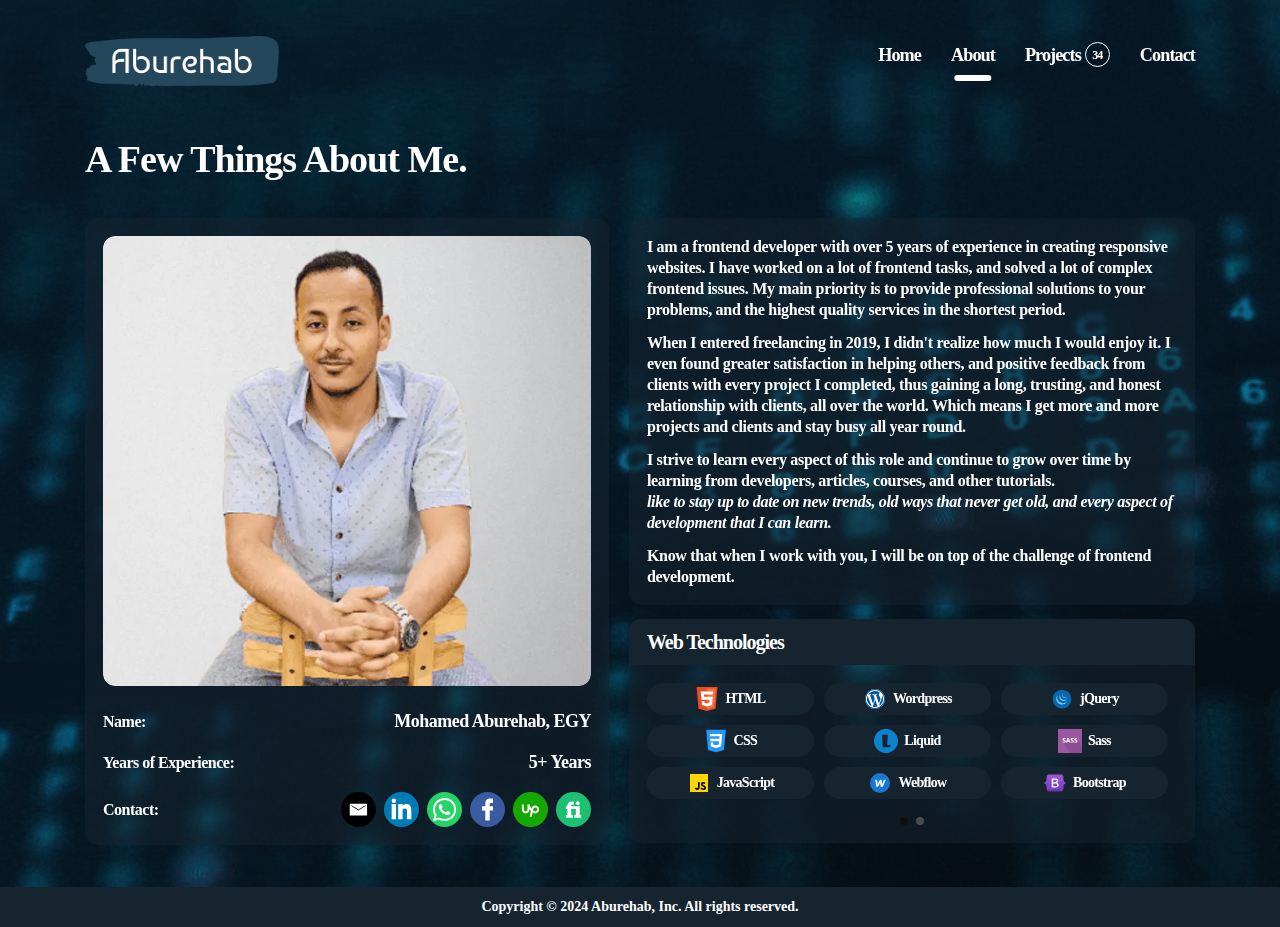
==== commit daafa8ab: "commit" ====
--- a/about.html
+++ b/about.html
@@ -19,11 +19,11 @@
       <!-- start navbar-->
       <div class="navbar-up">
         <div class="container">
-          <nav><a class="nav-logo" href="/"><img class="desktop" src="img/logo.png" alt="logo" width="194" height="49"></a>
+          <nav><a class="nav-logo" href="index"><img class="desktop" src="img/logo.png" alt="logo" width="194" height="49"></a>
             <div class="nav-parent">
               <ul class="nav-menu">
-                <li class="title"><img class="close-menu" src="img/icons/close-pop.svg" alt="close" width="40" height="40"><a href="/"> <img class="desktop" src="img/logo.png" alt="logo" width="155" height="40"></a></li>
-                <li class="nav-item"><a class="nav-link" href="/">Home</a></li>
+                <li class="title"><img class="close-menu" src="img/icons/close-pop.svg" alt="close" width="40" height="40"><a href="index"> <img class="desktop" src="img/logo.png" alt="logo" width="155" height="40"></a></li>
+                <li class="nav-item"><a class="nav-link" href="index">Home</a></li>
                 <li class="nav-item"><a class="nav-link active" href="about">About</a></li>
                 <li class="nav-item"><a class="nav-link" id="projects" href="projects">Projects</a></li>
                 <li class="nav-item"><a class="nav-link" href="contact">Contact</a></li>
--- a/layout/css/main.min.css
+++ b/layout/css/main.min.css
@@ -1 +1,5 @@
-@import"https://fonts.googleapis.com/css2?family=Plus+Jakarta+Sans:ital,wght@0,200..800;1,200..800&display=swap";*,body{font-family:"Plus Jakarta Sans",sans-serif;font-optical-sizing:auto;font-style:normal}*,*:after,*:before{position:relative;-webkit-box-sizing:border-box;-moz-box-sizing:border-box;box-sizing:border-box;margin:0;padding:0;vertical-align:baseline;color:inherit;font-size:inherit;font-weight:inherit;font-family:inherit}body.active{position:relative;overflow:hidden}@media(min-width: 992px){body.active .navbar-up{pointer-events:none}}@media(max-width: 991.98px){body.active .navbar-up .open-menu,body.active .navbar-up .nav-logo{pointer-events:none}}body.active .page-content{z-index:4}body.active .page-content.show{z-index:6}body.active .page-content::after{content:"";position:absolute;top:0;left:0;width:100%;height:100%;background:-webkit-linear-gradient(48.17deg, rgba(22, 36, 47, 0.9) -1.69%, rgba(22, 36, 47, 0.5) 90.5%);background:-moz-linear-gradient(48.17deg, rgba(22, 36, 47, 0.9) -1.69%, rgba(22, 36, 47, 0.5) 90.5%);background:-o-linear-gradient(48.17deg, rgba(22, 36, 47, 0.9) -1.69%, rgba(22, 36, 47, 0.5) 90.5%);background:linear-gradient(41.83deg, rgba(22, 36, 47, 0.9) -1.69%, rgba(22, 36, 47, 0.5) 90.5%);z-index:2;-webkit-backdrop-filter:blur(2px);backdrop-filter:blur(2px)}.wrapper{overflow:hidden}a,button{cursor:pointer;color:inherit;border:none;font-size:inherit;line-height:inherit}a,a:hover,button,button:hover,*:focus,*:active{text-decoration:none;outline:none}ol,ul{list-style:none;margin:0;padding:0}img,svg{vertical-align:bottom;height:auto;max-width:100%}textarea{resize:none}.page-content{overflow-x:hidden}.main_bg{min-height:100vh;display:-webkit-box;display:-webkit-flex;display:-ms-flexbox;display:-moz-box;display:flex;-webkit-box-orient:vertical;-webkit-box-direction:normal;-webkit-flex-direction:column;-ms-flex-direction:column;-moz-box-orient:vertical;-moz-box-direction:normal;flex-direction:column;position:relative}.main_bg>div:first-child{padding:134px 0 42px;-webkit-box-flex:1;-webkit-flex:1 0 auto;-ms-flex:1 0 auto;-moz-box-flex:1;flex:1 0 auto;background-image:url(../../img/bg.gif);-webkit-background-size:cover;-moz-background-size:cover;-o-background-size:cover;background-size:cover;background-repeat:no-repeat;background-position:center;min-height:400px;display:-webkit-box;display:-webkit-flex;display:-ms-flexbox;display:-moz-box;display:flex;-webkit-box-pack:center;-webkit-justify-content:center;-ms-flex-pack:center;-moz-box-pack:center;justify-content:center;-webkit-box-orient:vertical;-webkit-box-direction:normal;-webkit-flex-direction:column;-ms-flex-direction:column;-moz-box-orient:vertical;-moz-box-direction:normal;flex-direction:column}@media(max-width: 991.98px){.main_bg>div:first-child{padding:75px 0 24px}}.main_bg>div:first-child::before{content:"";position:absolute;top:0;left:0;width:100%;height:100%;background-color:rgba(11,20,27,.5)}.container{margin-left:auto;margin-right:auto;padding-left:15px;padding-right:15px;width:100%}@media(min-width: 576px){.container{max-width:540px}}@media(min-width: 768px){.container{max-width:720px}}@media(min-width: 992px){.container{max-width:960px}}@media(min-width: 1200px){.container{max-width:1140px}}.slick-dots{display:-webkit-box;display:-webkit-flex;display:-ms-flexbox;display:-moz-box;display:flex;-webkit-box-align:center;-webkit-align-items:center;-ms-flex-align:center;-moz-box-align:center;align-items:center;-webkit-box-pack:center;-webkit-justify-content:center;-ms-flex-pack:center;-moz-box-pack:center;justify-content:center;gap:8px;margin-top:18px}.slick-dots li{width:8px;height:8px;background-color:#474c4f;-webkit-border-radius:50%;-moz-border-radius:50%;border-radius:50%;cursor:pointer}.slick-dots li.slick-active{background-color:#101010}.slick-dots li button{display:none}.loader{position:fixed;top:0;left:0;width:100%;height:100%;background-color:#0b141b;opacity:1;z-index:555;-webkit-transition-property:all;-o-transition-property:all;-moz-transition-property:all;transition-property:all;-webkit-transition-timing-function:cubic-bezier(0.4, 0, 0.2, 1);-moz-transition-timing-function:cubic-bezier(0.4, 0, 0.2, 1);-o-transition-timing-function:cubic-bezier(0.4, 0, 0.2, 1);transition-timing-function:cubic-bezier(0.4, 0, 0.2, 1);-webkit-transition-duration:500ms;-moz-transition-duration:500ms;-o-transition-duration:500ms;transition-duration:500ms;display:-webkit-box;display:-webkit-flex;display:-ms-flexbox;display:-moz-box;display:flex;-webkit-box-align:center;-webkit-align-items:center;-ms-flex-align:center;-moz-box-align:center;align-items:center;-webkit-box-pack:center;-webkit-justify-content:center;-ms-flex-pack:center;-moz-box-pack:center;justify-content:center}.loader.hide{opacity:0;z-index:-1}.loader .loader-child{width:68px;height:68px;-webkit-border-radius:50%;-moz-border-radius:50%;border-radius:50%;display:inline-block;position:relative;border:3px solid;border-color:#25475c #25475c transparent transparent;-webkit-box-sizing:border-box;-moz-box-sizing:border-box;box-sizing:border-box;-webkit-animation:rotation 1s linear infinite;-moz-animation:rotation 1s linear infinite;-o-animation:rotation 1s linear infinite;animation:rotation 1s linear infinite}.loader .loader-child::after,.loader .loader-child::before{content:"";-webkit-box-sizing:border-box;-moz-box-sizing:border-box;box-sizing:border-box;position:absolute;left:0;right:0;top:0;bottom:0;margin:auto;border:3px solid;border-color:transparent transparent #0e2b3f #0e2b3f;width:60px;height:60px;-webkit-border-radius:50%;-moz-border-radius:50%;border-radius:50%;box-sizing:border-box;-webkit-animation:rotationBack .5s linear infinite;-moz-animation:rotationBack .5s linear infinite;-o-animation:rotationBack .5s linear infinite;animation:rotationBack .5s linear infinite;-webkit-transform-origin:center center;-ms-transform-origin:center center;-moz-transform-origin:center center;-o-transform-origin:center center;transform-origin:center center}.loader .loader-child::before{width:52px;height:52px;border-color:#25475c #25475c transparent transparent;-webkit-animation:rotation 1.5s linear infinite;-moz-animation:rotation 1.5s linear infinite;-o-animation:rotation 1.5s linear infinite;animation:rotation 1.5s linear infinite}@-webkit-keyframes rotation{0%{-webkit-transform:rotate(0deg);transform:rotate(0deg)}100%{-webkit-transform:rotate(360deg);transform:rotate(360deg)}}@-moz-keyframes rotation{0%{-webkit-transform:rotate(0deg);-moz-transform:rotate(0deg);transform:rotate(0deg)}100%{-webkit-transform:rotate(360deg);-moz-transform:rotate(360deg);transform:rotate(360deg)}}@-o-keyframes rotation{0%{-webkit-transform:rotate(0deg);-o-transform:rotate(0deg);transform:rotate(0deg)}100%{-webkit-transform:rotate(360deg);-o-transform:rotate(360deg);transform:rotate(360deg)}}@keyframes rotation{0%{-webkit-transform:rotate(0deg);-moz-transform:rotate(0deg);-o-transform:rotate(0deg);transform:rotate(0deg)}100%{-webkit-transform:rotate(360deg);-moz-transform:rotate(360deg);-o-transform:rotate(360deg);transform:rotate(360deg)}}@-webkit-keyframes rotationBack{0%{-webkit-transform:rotate(0deg);transform:rotate(0deg)}100%{-webkit-transform:rotate(-360deg);transform:rotate(-360deg)}}@-moz-keyframes rotationBack{0%{-webkit-transform:rotate(0deg);-moz-transform:rotate(0deg);transform:rotate(0deg)}100%{-webkit-transform:rotate(-360deg);-moz-transform:rotate(-360deg);transform:rotate(-360deg)}}@-o-keyframes rotationBack{0%{-webkit-transform:rotate(0deg);-o-transform:rotate(0deg);transform:rotate(0deg)}100%{-webkit-transform:rotate(-360deg);-o-transform:rotate(-360deg);transform:rotate(-360deg)}}@keyframes rotationBack{0%{-webkit-transform:rotate(0deg);-moz-transform:rotate(0deg);-o-transform:rotate(0deg);transform:rotate(0deg)}100%{-webkit-transform:rotate(-360deg);-moz-transform:rotate(-360deg);-o-transform:rotate(-360deg);transform:rotate(-360deg)}}.navbar-up{width:100%;z-index:5;position:fixed;background-color:transparent;left:0;top:0;-webkit-transition-property:all;-o-transition-property:all;-moz-transition-property:all;transition-property:all;-webkit-transition-timing-function:cubic-bezier(0.4, 0, 0.2, 1);-moz-transition-timing-function:cubic-bezier(0.4, 0, 0.2, 1);-o-transition-timing-function:cubic-bezier(0.4, 0, 0.2, 1);transition-timing-function:cubic-bezier(0.4, 0, 0.2, 1);-webkit-transition-duration:500ms;-moz-transition-duration:500ms;-o-transition-duration:500ms;transition-duration:500ms}.navbar-up nav{display:-webkit-box;display:-webkit-flex;display:-ms-flexbox;display:-moz-box;display:flex;padding:30px 0;position:relative;-webkit-box-align:center;-webkit-align-items:center;-ms-flex-align:center;-moz-box-align:center;align-items:center;-webkit-box-pack:justify;-webkit-justify-content:space-between;-ms-flex-pack:justify;-moz-box-pack:justify;justify-content:space-between;-webkit-transition-property:all;-o-transition-property:all;-moz-transition-property:all;transition-property:all;-webkit-transition-timing-function:cubic-bezier(0.4, 0, 0.2, 1);-moz-transition-timing-function:cubic-bezier(0.4, 0, 0.2, 1);-o-transition-timing-function:cubic-bezier(0.4, 0, 0.2, 1);transition-timing-function:cubic-bezier(0.4, 0, 0.2, 1);-webkit-transition-duration:500ms;-moz-transition-duration:500ms;-o-transition-duration:500ms;transition-duration:500ms}.navbar-up nav .nav-logo{display:-webkit-box;display:-webkit-flex;display:-ms-flexbox;display:-moz-box;display:flex;-webkit-box-align:center;-webkit-align-items:center;-ms-flex-align:center;-moz-box-align:center;align-items:center}.navbar-up nav .nav-logo img{-webkit-transition-property:all;-o-transition-property:all;-moz-transition-property:all;transition-property:all;-webkit-transition-timing-function:cubic-bezier(0.4, 0, 0.2, 1);-moz-transition-timing-function:cubic-bezier(0.4, 0, 0.2, 1);-o-transition-timing-function:cubic-bezier(0.4, 0, 0.2, 1);transition-timing-function:cubic-bezier(0.4, 0, 0.2, 1);-webkit-transition-duration:500ms;-moz-transition-duration:500ms;-o-transition-duration:500ms;transition-duration:500ms;max-height:50px;-webkit-transform:translateY(6px);-ms-transform:translateY(6px);-moz-transform:translateY(6px);-o-transform:translateY(6px);transform:translateY(6px)}.navbar-up nav .nav-menu{display:-webkit-box;display:-webkit-flex;display:-ms-flexbox;display:-moz-box;display:flex;-webkit-box-flex:1;-webkit-flex-grow:1;-ms-flex-positive:1;-moz-box-flex:1;flex-grow:1;-webkit-box-align:center;-webkit-align-items:center;-ms-flex-align:center;-moz-box-align:center;align-items:center;gap:30px}.navbar-up nav .nav-menu .title{display:none}.navbar-up nav .nav-menu .nav-link{-webkit-transition-property:all;-o-transition-property:all;-moz-transition-property:all;transition-property:all;-webkit-transition-timing-function:cubic-bezier(0.4, 0, 0.2, 1);-moz-transition-timing-function:cubic-bezier(0.4, 0, 0.2, 1);-o-transition-timing-function:cubic-bezier(0.4, 0, 0.2, 1);transition-timing-function:cubic-bezier(0.4, 0, 0.2, 1);-webkit-transition-duration:500ms;-moz-transition-duration:500ms;-o-transition-duration:500ms;transition-duration:500ms;color:#fff;position:relative;display:block;font-size:18.16px;font-weight:700;line-height:22.92px;letter-spacing:-0.05em}@media(max-width: 991.98px){.navbar-up nav .nav-menu .nav-link{font-size:32.16px;line-height:42.92px}}.navbar-up nav .nav-menu .nav-link#projects{display:-webkit-box;display:-webkit-flex;display:-ms-flexbox;display:-moz-box;display:flex;-webkit-box-align:center;-webkit-align-items:center;-ms-flex-align:center;-moz-box-align:center;align-items:center}.navbar-up nav .nav-menu .nav-link span{color:#fff;border:1px solid #fff;padding:4pxac;font-size:12px;font-weight:inherit;line-height:inherit;letter-spacing:-1px;-webkit-border-radius:50%;-moz-border-radius:50%;border-radius:50%;display:-webkit-box;display:-webkit-flex;display:-ms-flexbox;display:-moz-box;display:flex;-webkit-box-align:center;-webkit-align-items:center;-ms-flex-align:center;-moz-box-align:center;align-items:center;-webkit-box-pack:center;-webkit-justify-content:center;-ms-flex-pack:center;-moz-box-pack:center;justify-content:center;width:25px;height:25px;margin-left:4px}.navbar-up nav .nav-menu .nav-link::after{-webkit-transition-property:all;-o-transition-property:all;-moz-transition-property:all;transition-property:all;-webkit-transition-timing-function:cubic-bezier(0.4, 0, 0.2, 1);-moz-transition-timing-function:cubic-bezier(0.4, 0, 0.2, 1);-o-transition-timing-function:cubic-bezier(0.4, 0, 0.2, 1);transition-timing-function:cubic-bezier(0.4, 0, 0.2, 1);-webkit-transition-duration:500ms;-moz-transition-duration:500ms;-o-transition-duration:500ms;transition-duration:500ms;position:absolute;content:"";width:85%;height:6px;left:50%;-webkit-transform:translateX(-50%);-ms-transform:translateX(-50%);-moz-transform:translateX(-50%);-o-transform:translateX(-50%);transform:translateX(-50%);bottom:-15px;background-color:#fff;-webkit-border-radius:21px;-moz-border-radius:21px;border-radius:21px;opacity:0}.navbar-up nav .nav-menu .nav-link.active{pointer-events:none}@media(min-width: 992px){.navbar-up nav .nav-menu .nav-link:hover::after,.navbar-up nav .nav-menu .nav-link.active::after{opacity:1}}@media(max-width: 991.98px){.navbar-up nav{padding:16px 0}.navbar-up nav .nav-logo img{-webkit-transform:none;-ms-transform:none;-moz-transform:none;-o-transform:none;transform:none}.navbar-up nav .nav-parent .nav-menu{position:fixed;z-index:6;top:0;left:-100%;width:100%;height:100%;overflow:auto;-webkit-transition-property:all;-o-transition-property:all;-moz-transition-property:all;transition-property:all;-webkit-transition-timing-function:cubic-bezier(0.4, 0, 0.2, 1);-moz-transition-timing-function:cubic-bezier(0.4, 0, 0.2, 1);-o-transition-timing-function:cubic-bezier(0.4, 0, 0.2, 1);transition-timing-function:cubic-bezier(0.4, 0, 0.2, 1);-webkit-transition-duration:500ms;-moz-transition-duration:500ms;-o-transition-duration:500ms;transition-duration:500ms;background-color:#16242f;height:100%;-webkit-box-orient:vertical;-webkit-box-direction:normal;-webkit-flex-direction:column;-ms-flex-direction:column;-moz-box-orient:vertical;-moz-box-direction:normal;flex-direction:column;-webkit-box-align:start;-webkit-align-items:flex-start;-ms-flex-align:start;-moz-box-align:start;align-items:flex-start;-webkit-box-pack:start;-webkit-justify-content:flex-start;-ms-flex-pack:start;-moz-box-pack:start;justify-content:flex-start;padding:20px;gap:12px}.navbar-up nav .nav-parent .nav-menu li.title{width:100%;-webkit-box-pack:justify;-webkit-justify-content:space-between;-ms-flex-pack:justify;-moz-box-pack:justify;justify-content:space-between;display:-webkit-box;display:-webkit-flex;display:-ms-flexbox;display:-moz-box;display:flex;-webkit-box-align:center;-webkit-align-items:center;-ms-flex-align:center;-moz-box-align:center;align-items:center;margin-bottom:30px}.navbar-up nav .nav-parent .nav-menu li.title a img{max-height:40px}.navbar-up nav .nav-parent .nav-menu li.title .close-menu{cursor:pointer}.navbar-up nav .nav-parent.active .nav-menu{left:0}}.navbar-up.resize{background-color:#16242f}.navbar-up.resize nav{padding:12px 0 8px}.navbar-up .open-menu{display:none;cursor:pointer;padding:10px 5px}@media(max-width: 991.98px){.navbar-up .open-menu{display:-webkit-box;display:-webkit-flex;display:-ms-flexbox;display:-moz-box;display:flex;-webkit-box-align:center;-webkit-align-items:center;-ms-flex-align:center;-moz-box-align:center;align-items:center;-webkit-box-pack:center;-webkit-justify-content:center;-ms-flex-pack:center;-moz-box-pack:center;justify-content:center}}.testimonials{background-color:rgba(22,36,47,.5);-webkit-border-radius:12px;-moz-border-radius:12px;border-radius:12px;display:-webkit-box !important;display:-webkit-flex !important;display:-ms-flexbox !important;display:-moz-box !important;display:flex !important;-webkit-box-align:center;-webkit-align-items:center;-ms-flex-align:center;-moz-box-align:center;align-items:center;gap:12px;padding:18px 8px}@media(max-width: 991.98px){.testimonials{gap:8px;padding:14px 8px}}.testimonials .slick-arrow{-webkit-flex-shrink:0;-ms-flex-negative:0;flex-shrink:0;width:18px;background:transparent}@media(max-width: 991.98px){.testimonials .testimonial .testimonial .profile{margin-bottom:4px}.testimonials .testimonial .testimonial .testi h3{display:none}}.testimonials .testimonial .profile{display:-webkit-box;display:-webkit-flex;display:-ms-flexbox;display:-moz-box;display:flex;-webkit-box-align:center;-webkit-align-items:center;-ms-flex-align:center;-moz-box-align:center;align-items:center;-webkit-box-pack:center;-webkit-justify-content:center;-ms-flex-pack:center;-moz-box-pack:center;justify-content:center;gap:8px;margin-bottom:12px}@media(max-width: 1199.98px){.testimonials .testimonial .profile{margin-bottom:8px}}@media(max-width: 991.98px){.testimonials .testimonial .profile{margin-bottom:4px}}.testimonials .testimonial .profile img{-webkit-border-radius:50%;-moz-border-radius:50%;border-radius:50%;width:45px;height:45px;-o-object-fit:cover;object-fit:cover;-o-object-position:center;object-position:center}.testimonials .testimonial .profile h2{font-size:16px;font-weight:700;letter-spacing:-0.05em}.testimonials .testimonial .profile span{font-size:12px;font-weight:600;letter-spacing:-0.05em}.testimonials .testimonial .testi{text-align:center}.testimonials .testimonial .testi h3{letter-spacing:-0.3px;font-size:18px;font-weight:700;line-height:22.12px;margin-bottom:8px;display:block;padding:0}@media(max-width: 1199.98px){.testimonials .testimonial .testi h3{font-size:16px;line-height:19.12px;margin-bottom:6px}}@media(max-width: 991.98px){.testimonials .testimonial .testi h3{display:none}}.testimonials .testimonial .testi q{font-size:16px;font-weight:400;line-height:22.1px;letter-spacing:-0.5px;-webkit-transition-property:all;-o-transition-property:all;-moz-transition-property:all;transition-property:all;-webkit-transition-timing-function:cubic-bezier(0.4, 0, 0.2, 1);-moz-transition-timing-function:cubic-bezier(0.4, 0, 0.2, 1);-o-transition-timing-function:cubic-bezier(0.4, 0, 0.2, 1);transition-timing-function:cubic-bezier(0.4, 0, 0.2, 1);-webkit-transition-duration:500ms;-moz-transition-duration:500ms;-o-transition-duration:500ms;transition-duration:500ms}@media(max-width: 1199.98px){.testimonials .testimonial .testi q{font-size:14px;line-height:18.1px;letter-spacing:-0.1px}}.testimonials .testimonial .testi q span{font-weight:900;font-size:16px;letter-spacing:-1px;-webkit-transform:translateY(-1px);-ms-transform:translateY(-1px);-moz-transform:translateY(-1px);-o-transform:translateY(-1px);transform:translateY(-1px);cursor:pointer;color:#fff}@media(max-width: 1199.98px){.testimonials .testimonial .testi q span{font-size:12px;letter-spacing:-0.4px}}.testimonials .testimonial .testi img{max-height:22px;margin-top:8px;margin-right:auto;margin-left:auto}@media(max-width: 1199.98px){.testimonials .testimonial .testi img{max-height:18px;margin-top:6px}}.technologies{margin-top:14px;background-color:rgba(22,36,47,.5);-webkit-border-radius:12px;-moz-border-radius:12px;border-radius:12px}@media(max-width: 991.98px){.technologies{margin-top:12px}}.technologies h3{background-color:#16242f;-webkit-border-radius:12px 12px 0 0;-moz-border-radius:12px 12px 0 0;border-radius:12px 12px 0 0;padding:10px 18px;letter-spacing:-1px;font-size:20px;font-weight:700;line-height:26.12px}@media(max-width: 1199.98px){.technologies h3{font-size:18px;line-height:22.12px}}@media(max-width: 991.98px){.technologies h3{font-size:16px;padding:8px 14px}}.technologies .technologies_slider{padding:18px}@media(max-width: 991.98px){.technologies .technologies_slider{padding:14px}}.technologies .slick-track>.slick-slide:not(:last-child){margin-right:10px}.technologies .slick-track>.slick-slide>div:not(:last-child){margin-bottom:10px}.technologies .technology{background-color:#16242f;-webkit-border-radius:100px;-moz-border-radius:100px;border-radius:100px;display:-webkit-box !important;display:-webkit-flex !important;display:-ms-flexbox !important;display:-moz-box !important;display:flex !important;-webkit-box-align:center;-webkit-align-items:center;-ms-flex-align:center;-moz-box-align:center;align-items:center;-webkit-box-pack:center;-webkit-justify-content:center;-ms-flex-pack:center;-moz-box-pack:center;justify-content:center;gap:6px;padding:4px 10px}.technologies .technology img{max-height:24px}@media(max-width: 1199.98px){.technologies .technology img{max-height:20px}}.technologies .technology span{font-size:14px;font-weight:600;letter-spacing:-0.05em}@media(max-width: 1199.98px){.technologies .technology span{font-size:12px}}.footer{background:#16242f;padding:12px 0;color:#fff;text-align:center}.footer .top{text-align:center;padding-bottom:14px;margin-bottom:14px;border-bottom:1px solid #0b141b}@media(min-width: 992px){.footer .top{display:none}}.footer .top h2{font-size:14px;font-weight:700;line-height:12.6px;letter-spacing:-0.1px;margin-bottom:8px}.footer .top span{display:block;font-size:14px;font-weight:500;line-height:12.6px;letter-spacing:-0.1px;margin-bottom:10px}.footer .top .contacts{display:-webkit-box;display:-webkit-flex;display:-ms-flexbox;display:-moz-box;display:flex;-webkit-box-align:center;-webkit-align-items:center;-ms-flex-align:center;-moz-box-align:center;align-items:center;-webkit-box-pack:center;-webkit-justify-content:center;-ms-flex-pack:center;-moz-box-pack:center;justify-content:center;gap:8px}.footer .top .contacts a{display:block}.footer .top .contacts a img{width:100%;max-width:30px}.footer p{font-size:14px;font-weight:600}@media(max-width: 991.98px){.footer p{font-size:12px}}.home{color:#fff}.home .d-flex{display:-webkit-box;display:-webkit-flex;display:-ms-flexbox;display:-moz-box;display:flex;gap:20px;-webkit-box-pack:justify;-webkit-justify-content:space-between;-ms-flex-pack:justify;-moz-box-pack:justify;justify-content:space-between}@media(max-width: 991.98px){.home .d-flex{-webkit-box-orient:vertical;-webkit-box-direction:normal;-webkit-flex-direction:column;-ms-flex-direction:column;-moz-box-orient:vertical;-moz-box-direction:normal;flex-direction:column;-webkit-box-pack:center;-webkit-justify-content:center;-ms-flex-pack:center;-moz-box-pack:center;justify-content:center;-webkit-box-align:center;-webkit-align-items:center;-ms-flex-align:center;-moz-box-align:center;align-items:center;text-align:center;gap:14px}}.home h3{font-size:20px;font-weight:700;letter-spacing:-0.5px;padding-left:5px;margin-bottom:25px;display:-webkit-box;display:-webkit-flex;display:-ms-flexbox;display:-moz-box;display:flex;-webkit-box-align:center;-webkit-align-items:center;-ms-flex-align:center;-moz-box-align:center;align-items:center}@media(max-width: 1199.98px){.home h3{font-size:18px;margin-bottom:12px}}@media(max-width: 991.98px){.home h3{-webkit-box-pack:center;-webkit-justify-content:center;-ms-flex-pack:center;-moz-box-pack:center;justify-content:center}}@media(max-width: 767.98px){.home h3{font-size:16px}}.home h3 span{margin-top:2px;width:15px;height:15px;background-color:#05ff00;-webkit-animation:pulse 2s infinite;-moz-animation:pulse 2s infinite;-o-animation:pulse 2s infinite;animation:pulse 2s infinite;-webkit-box-shadow:0 0 0 rgba(5,255,0,.4);-moz-box-shadow:0 0 0 rgba(5,255,0,.4);box-shadow:0 0 0 rgba(5,255,0,.4);display:block;margin-right:14px;-webkit-border-radius:50%;-moz-border-radius:50%;border-radius:50%}@media(max-width: 1199.98px){.home h3 span{width:12px;height:12px;margin-right:8px}}.home .left h1{font-size:40px;font-weight:700;letter-spacing:-1px;margin-bottom:1px;display:-webkit-box;display:-webkit-flex;display:-ms-flexbox;display:-moz-box;display:flex;-webkit-box-align:center;-webkit-align-items:center;-ms-flex-align:center;-moz-box-align:center;align-items:center}@media(max-width: 1199.98px){.home .left h1{font-size:34px}}@media(max-width: 767.98px){.home .left h1{font-size:24px}}.home .left h1 img{max-height:50px;margin-right:4px}@media(max-width: 1199.98px){.home .left h1 img{max-height:44px}}@media(max-width: 767.98px){.home .left h1 img{max-height:35px}}.home .left p{font-size:18px;font-weight:600;margin-bottom:18px;letter-spacing:-0.5px;padding-left:5px}@media(max-width: 1199.98px){.home .left p{font-size:16px;margin-bottom:12px}}@media(max-width: 767.98px){.home .left p{font-size:14px}}.home .left h2{font-size:32px;font-weight:700;margin-bottom:22px;letter-spacing:-0.5px;padding-left:5px}@media(max-width: 1199.98px){.home .left h2{font-size:28px;margin-bottom:16px}}@media(max-width: 767.98px){.home .left h2{font-size:22px}}.home .left .buttons{display:-webkit-box;display:-webkit-flex;display:-ms-flexbox;display:-moz-box;display:flex;-webkit-box-align:center;-webkit-align-items:center;-ms-flex-align:center;-moz-box-align:center;align-items:center;gap:20px;padding-left:3px}@media(max-width: 1199.98px){.home .left .buttons{gap:12px}}@media(max-width: 991.98px){.home .left .buttons{-webkit-box-pack:center;-webkit-justify-content:center;-ms-flex-pack:center;-moz-box-pack:center;justify-content:center}}.home .left .buttons a{font-size:16px;font-weight:600;line-height:22.93px;letter-spacing:.02em;text-align:center;border:1px solid #fff;padding:8px 22px;-webkit-border-radius:100px;-moz-border-radius:100px;border-radius:100px;-webkit-transition-property:all;-o-transition-property:all;-moz-transition-property:all;transition-property:all;-webkit-transition-timing-function:cubic-bezier(0.4, 0, 0.2, 1);-moz-transition-timing-function:cubic-bezier(0.4, 0, 0.2, 1);-o-transition-timing-function:cubic-bezier(0.4, 0, 0.2, 1);transition-timing-function:cubic-bezier(0.4, 0, 0.2, 1);-webkit-transition-duration:500ms;-moz-transition-duration:500ms;-o-transition-duration:500ms;transition-duration:500ms}@media(max-width: 1199.98px){.home .left .buttons a{font-size:14px;line-height:18.93px;padding:6px 18px}}.home .left .buttons a:first-child{background-color:#fff;color:#000}.home .left .buttons a:hover{-webkit-transform:translateY(-3px);-ms-transform:translateY(-3px);-moz-transform:translateY(-3px);-o-transform:translateY(-3px);transform:translateY(-3px);-webkit-box-shadow:0 10px 20px rgba(255,255,255,.2);-moz-box-shadow:0 10px 20px rgba(255,255,255,.2);box-shadow:0 10px 20px rgba(255,255,255,.2)}.home .right{max-width:45%;width:100%}@media(max-width: 991.98px){.home .right{max-width:100%}}@media(max-width: 991.98px){.home .right .testimonials{text-align:left;margin-right:auto;margin-left:auto}.home .right .testimonials .testimonial .profile{margin-bottom:4px}.home .right .testimonials .testimonial .testi h3{display:none}}@media(max-width: 767.98px){.home .right .testimonials{max-width:auto}}.home .right .take_look{text-align:center;background-color:rgba(22,36,47,.5);padding:18px;-webkit-border-radius:12px;-moz-border-radius:12px;border-radius:12px}@media(max-width: 991.98px){.home .right .take_look{padding:14px;display:-webkit-box;display:-webkit-flex;display:-ms-flexbox;display:-moz-box;display:flex;-webkit-box-orient:vertical;-webkit-box-direction:normal;-webkit-flex-direction:column;-ms-flex-direction:column;-moz-box-orient:vertical;-moz-box-direction:normal;flex-direction:column;-webkit-box-pack:center;-webkit-justify-content:center;-ms-flex-pack:center;-moz-box-pack:center;justify-content:center}}.home .right .take_look h3{text-transform:capitalize;letter-spacing:-0.5px;font-weight:700;font-size:18px;max-width:240px;margin-bottom:20px;margin-right:auto;margin-left:auto;padding:0}@media(max-width: 1199.98px){.home .right .take_look h3{font-size:16px;max-width:220px}}@media(max-width: 991.98px){.home .right .take_look h3{font-size:14px;margin-bottom:14px}}@media(max-width: 767.98px){.home .right .take_look h3{max-width:180px}}.home .right .take_look a{font-size:16px;font-weight:600;line-height:22.93px;letter-spacing:.02em;text-align:center;padding:6px 18px;-webkit-border-radius:100px;-moz-border-radius:100px;border-radius:100px;background-color:#fff;color:#000}@media(max-width: 1199.98px){.home .right .take_look a{font-size:14px;line-height:19.93px}}@-webkit-keyframes pulse{0%{-webkit-box-shadow:0 0 0 0 rgba(5,255,0,.4);box-shadow:0 0 0 0 rgba(5,255,0,.4)}70%{-webkit-box-shadow:0 0 0 10px rgba(5,255,0,0);box-shadow:0 0 0 10px rgba(5,255,0,0)}100%{-webkit-box-shadow:0 0 0 0 rgba(5,255,0,0);box-shadow:0 0 0 0 rgba(5,255,0,0)}}@-moz-keyframes pulse{0%{-moz-box-shadow:0 0 0 0 rgba(5,255,0,.4);box-shadow:0 0 0 0 rgba(5,255,0,.4)}70%{-moz-box-shadow:0 0 0 10px rgba(5,255,0,0);box-shadow:0 0 0 10px rgba(5,255,0,0)}100%{-moz-box-shadow:0 0 0 0 rgba(5,255,0,0);box-shadow:0 0 0 0 rgba(5,255,0,0)}}@-o-keyframes pulse{0%{box-shadow:0 0 0 0 rgba(5,255,0,.4)}70%{box-shadow:0 0 0 10px rgba(5,255,0,0)}100%{box-shadow:0 0 0 0 rgba(5,255,0,0)}}@keyframes pulse{0%{-webkit-box-shadow:0 0 0 0 rgba(5,255,0,.4);-moz-box-shadow:0 0 0 0 rgba(5,255,0,.4);box-shadow:0 0 0 0 rgba(5,255,0,.4)}70%{-webkit-box-shadow:0 0 0 10px rgba(5,255,0,0);-moz-box-shadow:0 0 0 10px rgba(5,255,0,0);box-shadow:0 0 0 10px rgba(5,255,0,0)}100%{-webkit-box-shadow:0 0 0 0 rgba(5,255,0,0);-moz-box-shadow:0 0 0 0 rgba(5,255,0,0);box-shadow:0 0 0 0 rgba(5,255,0,0)}}.about{color:#fff}@media(max-width: 767.98px){.about .testimonials{display:none}}.about .d-flex{display:-webkit-box;display:-webkit-flex;display:-ms-flexbox;display:-moz-box;display:flex;gap:20px;-webkit-box-pack:justify;-webkit-justify-content:space-between;-ms-flex-pack:justify;-moz-box-pack:justify;justify-content:space-between}@media(max-width: 991.98px){.about .d-flex{gap:12px;-webkit-box-orient:vertical;-webkit-box-direction:normal;-webkit-flex-direction:column;-ms-flex-direction:column;-moz-box-orient:vertical;-moz-box-direction:normal;flex-direction:column}}@media(max-width: 767.98px){.about .d-flex{max-width:375px;margin-right:auto;margin-left:auto}}.about h1{letter-spacing:-1px;font-size:38px;font-weight:700;line-height:50.12px;margin-bottom:34px}@media(max-width: 1199.98px){.about h1{font-size:34px;line-height:45.12px;margin-bottom:18px}}@media(max-width: 991.98px){.about h1{font-size:28px;line-height:38.12px;margin-bottom:14px}}@media(max-width: 767.98px){.about h1{max-width:375px;margin-right:auto;margin-left:auto}}.about .left{width:100%;max-width:48%}@media(max-width: 991.98px){.about .left{max-width:100%}}.about .left .main_profile{background-color:rgba(22,36,47,.5);padding:18px;-webkit-border-radius:12px;-moz-border-radius:12px;border-radius:12px}@media(max-width: 991.98px){.about .left .main_profile{padding:14px}}.about .left .main_profile .image{-webkit-border-radius:12px;-moz-border-radius:12px;border-radius:12px;height:450px;overflow:hidden}@media(max-width: 767.98px){.about .left .main_profile .image{height:290px}}.about .left .main_profile .image img{width:100%;height:100%;-o-object-fit:cover;object-fit:cover;-o-object-position:center -10px;object-position:center -10px;-webkit-border-radius:12px;-moz-border-radius:12px;border-radius:12px}.about .left .main_profile .info{margin-top:24px}@media(max-width: 1199.98px){.about .left .main_profile .info{margin-top:18px}}@media(max-width: 991.98px){.about .left .main_profile .info{margin-top:14px}}.about .left .main_profile .info ul li{display:-webkit-box;display:-webkit-flex;display:-ms-flexbox;display:-moz-box;display:flex;-webkit-box-align:center;-webkit-align-items:center;-ms-flex-align:center;-moz-box-align:center;align-items:center;-webkit-box-pack:justify;-webkit-justify-content:space-between;-ms-flex-pack:justify;-moz-box-pack:justify;justify-content:space-between}.about .left .main_profile .info ul li:not(:last-child){margin-bottom:18px}@media(max-width: 1199.98px){.about .left .main_profile .info ul li:not(:last-child){margin-bottom:14px}}@media(max-width: 991.98px){.about .left .main_profile .info ul li:not(:last-child){margin-bottom:8px}}.about .left .main_profile .info ul li h3{letter-spacing:-0.5px;font-size:16px;font-weight:700;line-height:22.12px}@media(max-width: 1199.98px){.about .left .main_profile .info ul li h3{font-size:14px}}@media(max-width: 991.98px){.about .left .main_profile .info ul li h3{font-size:12px}}.about .left .main_profile .info ul li h4{letter-spacing:-0.5px;font-size:18px;font-weight:700;line-height:23.12px}@media(max-width: 1199.98px){.about .left .main_profile .info ul li h4{font-size:16px;line-height:22.12px}}@media(max-width: 991.98px){.about .left .main_profile .info ul li h4{font-size:14px}}.about .left .main_profile .info ul li .contacts{display:-webkit-box;display:-webkit-flex;display:-ms-flexbox;display:-moz-box;display:flex;-webkit-box-align:center;-webkit-align-items:center;-ms-flex-align:center;-moz-box-align:center;align-items:center;gap:8px}@media(max-width: 991.98px){.about .left .main_profile .info ul li .contacts{gap:6px}}.about .left .main_profile .info ul li .contacts a{display:block;-webkit-box-flex:1;-webkit-flex:1 0;-ms-flex:1 0;-moz-box-flex:1;flex:1 0}.about .left .main_profile .info ul li .contacts a img{width:100%;max-width:35px}@media(max-width: 991.98px){.about .left .main_profile .info ul li .contacts a img{max-width:30px}}.about .right{max-width:51%}@media(max-width: 991.98px){.about .right{max-width:100%}}.about .right .desc{background-color:rgba(22,36,47,.5);padding:18px;-webkit-border-radius:12px;-moz-border-radius:12px;border-radius:12px}@media(max-width: 991.98px){.about .right .desc{padding:14px}}.about .right .desc p{font-size:16px;font-weight:600;line-height:21px;letter-spacing:-0.3px}.about .right .desc p:not(:last-child){margin-bottom:12px}@media(max-width: 991.98px){.about .right .desc p{font-size:14px;line-height:19px}.about .right .desc p:not(:last-child){margin-bottom:8px}}.projects{color:#fff}.projects h1{letter-spacing:-1px;font-size:54px;font-weight:700;line-height:63.12px;margin-bottom:40px}@media(max-width: 1199.98px){.projects h1{font-size:44px;line-height:53.12px;margin-bottom:30px}}@media(max-width: 991.98px){.projects h1{text-align:center;font-size:38px;line-height:42.12px;margin-bottom:0;padding-bottom:24px}}.projects .projects_slider{text-align:center;margin:0 60px}@media(max-width: 1199.98px){.projects .projects_slider{margin:0 40px}}@media(max-width: 991.98px){.projects .projects_slider{margin:40px auto;max-width:790px}}.projects .projects_slider .slick-arrow{position:absolute;top:50%;-webkit-transform:translateY(-50%);-ms-transform:translateY(-50%);-moz-transform:translateY(-50%);-o-transform:translateY(-50%);transform:translateY(-50%);z-index:2;padding:20px;height:100%;background-color:rgba(22,36,47,.7)}@media(max-width: 1199.98px){.projects .projects_slider .slick-arrow{padding:10px}}@media(max-width: 991.98px){.projects .projects_slider .slick-arrow{width:100%;height:-webkit-fit-content;height:-moz-fit-content;height:fit-content;-webkit-transform:none;-ms-transform:none;-moz-transform:none;-o-transform:none;transform:none}}.projects .projects_slider .slick-arrow svg{width:20px;height:20px}@media(max-width: 991.98px){.projects .projects_slider .slick-arrow svg{-webkit-transform:rotate(-90deg);-ms-transform:rotate(-90deg);-moz-transform:rotate(-90deg);-o-transform:rotate(-90deg);transform:rotate(-90deg)}}.projects .projects_slider .slick-arrow.slick-prev{left:-60px;content:""}@media(max-width: 1199.98px){.projects .projects_slider .slick-arrow.slick-prev{left:-40px}}@media(max-width: 991.98px){.projects .projects_slider .slick-arrow.slick-prev{top:auto;left:0;bottom:-40px}}.projects .projects_slider .slick-arrow.slick-next{right:-60px}@media(max-width: 1199.98px){.projects .projects_slider .slick-arrow.slick-next{right:-40px}}@media(max-width: 991.98px){.projects .projects_slider .slick-arrow.slick-next{right:0;top:-40px}}@media(max-width: 991.98px){.projects .projects_slider .slick-slide{display:-ms-grid;display:grid;height:170px;-ms-grid-columns:1fr 1fr;grid-template-columns:1fr 1fr}}.projects .projects_slider .proj_slider{cursor:pointer}.projects .projects_slider .proj_slider>div{pointer-events:none;height:30vh;display:-webkit-box !important;display:-webkit-flex !important;display:-ms-flexbox !important;display:-moz-box !important;display:flex !important;-webkit-box-orient:vertical;-webkit-box-direction:normal;-webkit-flex-direction:column;-ms-flex-direction:column;-moz-box-orient:vertical;-moz-box-direction:normal;flex-direction:column;-webkit-box-align:center;-webkit-align-items:center;-ms-flex-align:center;-moz-box-align:center;align-items:center;-webkit-box-pack:center;-webkit-justify-content:center;-ms-flex-pack:center;-moz-box-pack:center;justify-content:center;position:relative;background-image:var(--bg);background-position:center top;-webkit-background-size:cover;-moz-background-size:cover;-o-background-size:cover;background-size:cover;background-repeat:no-repeat;-webkit-transition-property:all;-o-transition-property:all;-moz-transition-property:all;transition-property:all;-webkit-transition-timing-function:cubic-bezier(0.4, 0, 0.2, 1);-moz-transition-timing-function:cubic-bezier(0.4, 0, 0.2, 1);-o-transition-timing-function:cubic-bezier(0.4, 0, 0.2, 1);transition-timing-function:cubic-bezier(0.4, 0, 0.2, 1);-webkit-transition-duration:500ms;-moz-transition-duration:500ms;-o-transition-duration:500ms;transition-duration:500ms}@media(max-width: 991.98px){.projects .projects_slider .proj_slider>div{height:200px}}.projects .projects_slider .proj_slider>div::after{content:"";position:absolute;top:0;left:0;width:100%;height:100%;-webkit-transition-property:all;-o-transition-property:all;-moz-transition-property:all;transition-property:all;-webkit-transition-timing-function:cubic-bezier(0.4, 0, 0.2, 1);-moz-transition-timing-function:cubic-bezier(0.4, 0, 0.2, 1);-o-transition-timing-function:cubic-bezier(0.4, 0, 0.2, 1);transition-timing-function:cubic-bezier(0.4, 0, 0.2, 1);-webkit-transition-duration:500ms;-moz-transition-duration:500ms;-o-transition-duration:500ms;transition-duration:500ms;background:rgba(22,36,47,.6);z-index:2;-webkit-backdrop-filter:blur(1px);backdrop-filter:blur(1px);}@media(max-width: 767.98px){.projects .projects_slider .proj_slider>div::after{background:rgba(22,36,47,.5);}}@media(min-width: 992px){.projects .projects_slider .proj_slider:hover>div{background-color:transparent}.projects .projects_slider .proj_slider:hover>div h3{opacity:0}.projects .projects_slider .proj_slider:hover>div::after{opacity:0}}.projects .projects_slider h3{font-size:18px;font-weight:700;line-height:22.2px;letter-spacing:.02em;position:relative;z-index:3;-webkit-transition-property:all;-o-transition-property:all;-moz-transition-property:all;transition-property:all;-webkit-transition-timing-function:cubic-bezier(0.4, 0, 0.2, 1);-moz-transition-timing-function:cubic-bezier(0.4, 0, 0.2, 1);-o-transition-timing-function:cubic-bezier(0.4, 0, 0.2, 1);transition-timing-function:cubic-bezier(0.4, 0, 0.2, 1);-webkit-transition-duration:500ms;-moz-transition-duration:500ms;-o-transition-duration:500ms;transition-duration:500ms;pointer-events:none}@media(max-width: 767.98px){.projects .projects_slider h3{font-size:14px}}.projects-pop-up{position:fixed;top:50%;left:50%;-webkit-transform:translate(-50%, -50%) scale(0, 0);-ms-transform:translate(-50%, -50%) scale(0, 0);-moz-transform:translate(-50%, -50%) scale(0, 0);-o-transform:translate(-50%, -50%) scale(0, 0);transform:translate(-50%, -50%) scale(0, 0);width:100%;height:100%;max-width:800px;max-height:60vh;overflow:auto;opacity:0;z-index:3;-webkit-transition-property:all;-o-transition-property:all;-moz-transition-property:all;transition-property:all;-webkit-transition-timing-function:cubic-bezier(0.4, 0, 0.2, 1);-moz-transition-timing-function:cubic-bezier(0.4, 0, 0.2, 1);-o-transition-timing-function:cubic-bezier(0.4, 0, 0.2, 1);transition-timing-function:cubic-bezier(0.4, 0, 0.2, 1);-webkit-transition-duration:500ms;-moz-transition-duration:500ms;-o-transition-duration:500ms;transition-duration:500ms;display:-webkit-box;display:-webkit-flex;display:-ms-flexbox;display:-moz-box;display:flex;-webkit-box-align:center;-webkit-align-items:center;-ms-flex-align:center;-moz-box-align:center;align-items:center;-webkit-box-pack:center;-webkit-justify-content:center;-ms-flex-pack:center;-moz-box-pack:center;justify-content:center}@media(max-width: 991.98px){.projects-pop-up{max-height:80vh;padding-right:15px;padding-left:15px;display:block}}@media(max-width: 767.98px){.projects-pop-up{padding:0}}.projects-pop-up.show{opacity:1;-webkit-transform:translate(-50%, -50%) scale(1, 1);-ms-transform:translate(-50%, -50%) scale(1, 1);-moz-transform:translate(-50%, -50%) scale(1, 1);-o-transform:translate(-50%, -50%) scale(1, 1);transform:translate(-50%, -50%) scale(1, 1)}.projects-pop-up .close{position:absolute;top:6px;right:6px;z-index:4;cursor:pointer}@media(max-width: 991.98px){.projects-pop-up .close{right:21px}}@media(max-width: 767.98px){.projects-pop-up .close{right:6px}}.projects-pop-up .body{display:-webkit-box;display:-webkit-flex;display:-ms-flexbox;display:-moz-box;display:flex;-webkit-box-pack:center;-webkit-justify-content:center;-ms-flex-pack:center;-moz-box-pack:center;justify-content:center;-webkit-box-align:center;-webkit-align-items:center;-ms-flex-align:center;-moz-box-align:center;align-items:center;height:100%;gap:22px;padding:24px;width:100%;background-image:var(--bg-pop);background-position:center top;-webkit-background-size:cover;-moz-background-size:cover;-o-background-size:cover;background-size:cover;background-repeat:no-repeat;background-color:#000;background-blend-mode:luminosity;color:#fff;position:relative}@media(max-width: 991.98px){.projects-pop-up .body{display:block;text-align:center}}.projects-pop-up .body::before{content:"";position:absolute;top:0;left:0;width:100%;height:100%;background:-webkit-linear-gradient(48.17deg, rgba(22, 36, 47, 0.9) -1.69%, rgba(22, 36, 47, 0.5) 90.5%);background:-moz-linear-gradient(48.17deg, rgba(22, 36, 47, 0.9) -1.69%, rgba(22, 36, 47, 0.5) 90.5%);background:-o-linear-gradient(48.17deg, rgba(22, 36, 47, 0.9) -1.69%, rgba(22, 36, 47, 0.5) 90.5%);background:linear-gradient(41.83deg, rgba(22, 36, 47, 0.9) -1.69%, rgba(22, 36, 47, 0.5) 90.5%);z-index:2;-webkit-backdrop-filter:blur(3px);backdrop-filter:blur(3px)}.projects-pop-up .body>div{position:relative;z-index:3}.projects-pop-up .body .image{max-width:50%}@media(max-width: 991.98px){.projects-pop-up .body .image{max-width:500px;margin-bottom:8px;margin-right:auto;margin-left:auto}}.projects-pop-up .body h2{font-size:24px;font-weight:700;line-height:33.72px;letter-spacing:.02em}.projects-pop-up .body p{font-size:14px;font-weight:400;line-height:18px;letter-spacing:.005em;margin-bottom:14px}.projects-pop-up .body a{font-size:14px;font-weight:700;line-height:19px;letter-spacing:.005em;border:1px solid #fff;padding:8px 12px;-webkit-border-radius:100px;-moz-border-radius:100px;border-radius:100px;display:block;max-width:-webkit-fit-content;max-width:-moz-fit-content;max-width:fit-content}@media(max-width: 991.98px){.projects-pop-up .body a{margin-right:auto;margin-left:auto}}.projects-pop-up .body h4{font-size:18px;font-weight:700;line-height:19px;letter-spacing:.005em;margin-top:18px;margin-bottom:8px}.projects-pop-up .body ul{display:-webkit-box;display:-webkit-flex;display:-ms-flexbox;display:-moz-box;display:flex;-webkit-box-align:center;-webkit-align-items:center;-ms-flex-align:center;-moz-box-align:center;align-items:center;-webkit-flex-wrap:wrap;-ms-flex-wrap:wrap;flex-wrap:wrap;gap:8px}@media(max-width: 991.98px){.projects-pop-up .body ul{-webkit-box-pack:center;-webkit-justify-content:center;-ms-flex-pack:center;-moz-box-pack:center;justify-content:center}}.projects-pop-up .body ul li{background-color:#fff;color:#000;padding:6px 12px;-webkit-border-radius:12px;-moz-border-radius:12px;border-radius:12px;font-size:14px;font-weight:600}.contact{color:#fff}.contact .d-flex{display:-webkit-box;display:-webkit-flex;display:-ms-flexbox;display:-moz-box;display:flex;gap:20px;-webkit-box-pack:justify;-webkit-justify-content:space-between;-ms-flex-pack:justify;-moz-box-pack:justify;justify-content:space-between;position:relative}@media(max-width: 991.98px){.contact .d-flex{-webkit-box-orient:vertical;-webkit-box-direction:normal;-webkit-flex-direction:column;-ms-flex-direction:column;-moz-box-orient:vertical;-moz-box-direction:normal;flex-direction:column;-webkit-box-align:center;-webkit-align-items:center;-ms-flex-align:center;-moz-box-align:center;align-items:center}}.contact h1{letter-spacing:-1px;font-size:54px;font-weight:700;line-height:63.12px;margin-bottom:40px}@media(max-width: 1199.98px){.contact h1{font-size:44px;line-height:53.12px;margin-bottom:30px}}@media(max-width: 991.98px){.contact h1{text-align:center;font-size:38px;line-height:42.12px;margin-bottom:24px}}.contact .left{display:-webkit-box;display:-webkit-flex;display:-ms-flexbox;display:-moz-box;display:flex;-webkit-box-orient:vertical;-webkit-box-direction:normal;-webkit-flex-direction:column;-ms-flex-direction:column;-moz-box-orient:vertical;-moz-box-direction:normal;flex-direction:column;-webkit-box-pack:justify;-webkit-justify-content:space-between;-ms-flex-pack:justify;-moz-box-pack:justify;justify-content:space-between;padding-left:14px}@media(max-width: 991.98px){.contact .left{display:none}}.contact .left p{font-size:20px;font-weight:600;line-height:30.1px;letter-spacing:-0.5px}@media(max-width: 1199.98px){.contact .left p{font-size:18px;line-height:26.1px}}.contact .left p:not(:last-child){margin-bottom:12px}.contact .left .bottom{margin-top:40px}.contact .left .bottom h3{letter-spacing:-1px;font-size:28px;font-weight:700;line-height:35.12px;margin-bottom:14px}@media(max-width: 1199.98px){.contact .left .bottom h3{font-size:22px;line-height:26.12px}}.contact .left .contacts{display:-webkit-box;display:-webkit-flex;display:-ms-flexbox;display:-moz-box;display:flex;-webkit-box-align:center;-webkit-align-items:center;-ms-flex-align:center;-moz-box-align:center;align-items:center;-webkit-box-pack:start;-webkit-justify-content:flex-start;-ms-flex-pack:start;-moz-box-pack:start;justify-content:flex-start;gap:8px}.contact .left .contacts a{display:block}.contact .left .contacts a img{width:100%;max-width:35px}@media(max-width: 1199.98px){.contact .left .contacts a img{max-width:30px}}.contact .left .contacts a:last-child{display:none}.contact .right{width:100%;max-width:50%}@media(max-width: 1199.98px){.contact .right{max-width:45%}}@media(max-width: 991.98px){.contact .right{max-width:100%}}.contact .right form{background-color:rgba(22,36,47,.5);padding:24px 18px 18px;-webkit-border-radius:12px;-moz-border-radius:12px;border-radius:12px}@media(max-width: 991.98px){.contact .right form{padding:18px 14px 14px}}.contact .right form.hide{display:none}.contact .right .input-field:not(:last-child){margin-bottom:12px}@media(max-width: 991.98px){.contact .right .input-field:not(:last-child){margin-bottom:8px}}.contact .right .input-field input{max-height:70px}.contact .right .input-field input,.contact .right .input-field textarea{-webkit-border-radius:10px;-moz-border-radius:10px;border-radius:10px;background:#16242f;border:1px solid #0b141b;padding:9px 16px;font-size:18px;font-weight:700;line-height:36px;width:100%;display:block;min-height:56px;color:#fff;-webkit-transition-property:all;-o-transition-property:all;-moz-transition-property:all;transition-property:all;-webkit-transition-timing-function:cubic-bezier(0.4, 0, 0.2, 1);-moz-transition-timing-function:cubic-bezier(0.4, 0, 0.2, 1);-o-transition-timing-function:cubic-bezier(0.4, 0, 0.2, 1);transition-timing-function:cubic-bezier(0.4, 0, 0.2, 1);-webkit-transition-duration:500ms;-moz-transition-duration:500ms;-o-transition-duration:500ms;transition-duration:500ms}.contact .right .input-field input:-webkit-autofill,.contact .right .input-field input:-webkit-autofill:hover,.contact .right .input-field input:-webkit-autofill:focus,.contact .right .input-field input:-webkit-autofill:active,.contact .right .input-field textarea:-webkit-autofill,.contact .right .input-field textarea:-webkit-autofill:hover,.contact .right .input-field textarea:-webkit-autofill:focus,.contact .right .input-field textarea:-webkit-autofill:active{-webkit-transition:background-color 5000s ease-in-out 0s;transition:background-color 5000s ease-in-out 0s;-webkit-box-shadow:inset 0 0 #16242f;box-shadow:inset 0 0 #16242f}@media(max-width: 1199.98px){.contact .right .input-field input,.contact .right .input-field textarea{padding:8px 14px;font-size:16px}}@media(max-width: 991.98px){.contact .right .input-field input,.contact .right .input-field textarea{font-size:14px;padding:4px 12px}}.contact .right .input-field input~label,.contact .right .input-field textarea~label{position:absolute;left:16px;color:rgba(255,255,255,.7);font-size:16px;font-weight:600;line-height:1.2;-webkit-transition-property:all;-o-transition-property:all;-moz-transition-property:all;transition-property:all;-webkit-transition-timing-function:cubic-bezier(0.4, 0, 0.2, 1);-moz-transition-timing-function:cubic-bezier(0.4, 0, 0.2, 1);-o-transition-timing-function:cubic-bezier(0.4, 0, 0.2, 1);transition-timing-function:cubic-bezier(0.4, 0, 0.2, 1);-webkit-transition-duration:500ms;-moz-transition-duration:500ms;-o-transition-duration:500ms;transition-duration:500ms}@media(max-width: 1199.98px){.contact .right .input-field input~label,.contact .right .input-field textarea~label{font-size:14px;left:14px}}@media(max-width: 991.98px){.contact .right .input-field input~label,.contact .right .input-field textarea~label{font-size:12px;left:12px}}.contact .right .input-field input~label.input,.contact .right .input-field textarea~label.input{-webkit-transform:translateY(-50%);-ms-transform:translateY(-50%);-moz-transform:translateY(-50%);-o-transform:translateY(-50%);transform:translateY(-50%);top:50%}.contact .right .input-field input~label.textarea,.contact .right .input-field textarea~label.textarea{top:12px}.contact .right .input-field input:focus,.contact .right .input-field textarea:focus{padding-top:24px;border-width:1.25px;padding-bottom:8px}@media(max-width: 991.98px){.contact .right .input-field input:focus,.contact .right .input-field textarea:focus{padding-top:10px;padding-bottom:0px}}.contact .right .input-field input:focus~label,.contact .right .input-field textarea:focus~label{font-size:16px;top:9px;-webkit-transform:none;-ms-transform:none;-moz-transform:none;-o-transform:none;transform:none}@media(max-width: 1199.98px){.contact .right .input-field input:focus~label,.contact .right .input-field textarea:focus~label{font-size:14px}}@media(max-width: 991.98px){.contact .right .input-field input:focus~label,.contact .right .input-field textarea:focus~label{font-size:12px}}@media(max-width: 991.98px){.contact .right .input-field textarea:focus{padding-top:14px}}.contact .right .input-field.invalid input,.contact .right .input-field.invalid textarea{border-color:#4e1515}.contact .right .input-field.not-empty input,.contact .right .input-field.not-empty textarea{padding-top:24px;padding-bottom:8px}@media(max-width: 991.98px){.contact .right .input-field.not-empty input,.contact .right .input-field.not-empty textarea{padding-top:10px;padding-bottom:0px}}.contact .right .input-field.not-empty input~label,.contact .right .input-field.not-empty textarea~label{font-size:16px !important;top:9px;-webkit-transform:none;-ms-transform:none;-moz-transform:none;-o-transform:none;transform:none}@media(max-width: 1199.98px){.contact .right .input-field.not-empty input~label,.contact .right .input-field.not-empty textarea~label{font-size:14px !important}}@media(max-width: 991.98px){.contact .right .input-field.not-empty input~label,.contact .right .input-field.not-empty textarea~label{font-size:12px !important}}@media(max-width: 991.98px){.contact .right .input-field.not-empty textarea{padding-top:14px}}.contact .right .input-field textarea{min-height:168px}.contact .right .button{display:-webkit-box;display:-webkit-flex;display:-ms-flexbox;display:-moz-box;display:flex;-webkit-box-align:center;-webkit-align-items:center;-ms-flex-align:center;-moz-box-align:center;align-items:center;-webkit-box-pack:end;-webkit-justify-content:flex-end;-ms-flex-pack:end;-moz-box-pack:end;justify-content:flex-end}.contact .right .button button{font-size:18px;font-weight:600;letter-spacing:-0.05em;background-color:#fff;color:#000;padding:10px 24px;-webkit-border-radius:12px;-moz-border-radius:12px;border-radius:12px;width:100%;max-width:180px;-webkit-transition-property:all;-o-transition-property:all;-moz-transition-property:all;transition-property:all;-webkit-transition-timing-function:cubic-bezier(0.4, 0, 0.2, 1);-moz-transition-timing-function:cubic-bezier(0.4, 0, 0.2, 1);-o-transition-timing-function:cubic-bezier(0.4, 0, 0.2, 1);transition-timing-function:cubic-bezier(0.4, 0, 0.2, 1);-webkit-transition-duration:500ms;-moz-transition-duration:500ms;-o-transition-duration:500ms;transition-duration:500ms}@media(max-width: 991.98px){.contact .right .button button{max-width:100%;height:54px}}.contact .right .button button:hover{-webkit-transform:translateY(-3px);-ms-transform:translateY(-3px);-moz-transform:translateY(-3px);-o-transform:translateY(-3px);transform:translateY(-3px);-webkit-box-shadow:0 10px 20px rgba(255,255,255,.2);-moz-box-shadow:0 10px 20px rgba(255,255,255,.2);box-shadow:0 10px 20px rgba(255,255,255,.2)}.contact .right .success{max-width:400px;margin-left:auto;-webkit-box-orient:vertical;-webkit-box-direction:normal;-webkit-flex-direction:column;-ms-flex-direction:column;-moz-box-orient:vertical;-moz-box-direction:normal;flex-direction:column;-webkit-box-pack:end;-webkit-justify-content:flex-end;-ms-flex-pack:end;-moz-box-pack:end;justify-content:flex-end;-webkit-box-align:end;-webkit-align-items:flex-end;-ms-flex-align:end;-moz-box-align:end;align-items:flex-end;gap:12px;height:100%;display:none}@media(max-width: 991.98px){.contact .right .success{margin-right:auto;text-align:center;height:auto;-webkit-box-pack:center;-webkit-justify-content:center;-ms-flex-pack:center;-moz-box-pack:center;justify-content:center;-webkit-box-align:center;-webkit-align-items:center;-ms-flex-align:center;-moz-box-align:center;align-items:center}}.contact .right .success.show{display:-webkit-box;display:-webkit-flex;display:-ms-flexbox;display:-moz-box;display:flex}.contact .right .success p{font-size:20px;font-weight:600;line-height:30.1px;letter-spacing:-0.5px}@media(max-width: 1199.98px){.contact .right .success p{font-size:18px;line-height:26.1px}}.contact .right .success button{font-size:18px;font-weight:600;letter-spacing:-0.05em;background-color:#fff;color:#000;padding:10px 24px;-webkit-border-radius:12px;-moz-border-radius:12px;border-radius:12px;width:100%;max-width:220px;-webkit-transition-property:all;-o-transition-property:all;-moz-transition-property:all;transition-property:all;-webkit-transition-timing-function:cubic-bezier(0.4, 0, 0.2, 1);-moz-transition-timing-function:cubic-bezier(0.4, 0, 0.2, 1);-o-transition-timing-function:cubic-bezier(0.4, 0, 0.2, 1);transition-timing-function:cubic-bezier(0.4, 0, 0.2, 1);-webkit-transition-duration:500ms;-moz-transition-duration:500ms;-o-transition-duration:500ms;transition-duration:500ms}@media(max-width: 991.98px){.contact .right .success button{max-width:180px;height:44px}}.contact .right .success button:hover{-webkit-transform:translateY(-3px);-ms-transform:translateY(-3px);-moz-transform:translateY(-3px);-o-transform:translateY(-3px);transform:translateY(-3px);-webkit-box-shadow:0 10px 20px rgba(255,255,255,.2);-moz-box-shadow:0 10px 20px rgba(255,255,255,.2);box-shadow:0 10px 20px rgba(255,255,255,.2)}+<<<<<<< HEAD
+@import"https://fonts.googleapis.com/css2?family=Plus+Jakarta+Sans:ital,wght@0,200..800;1,200..800&display=swap";*,body{font-family:"Plus Jakarta Sans",sans-serif;font-optical-sizing:auto;font-style:normal}*,*:after,*:before{position:relative;-webkit-box-sizing:border-box;-moz-box-sizing:border-box;box-sizing:border-box;margin:0;padding:0;vertical-align:baseline;color:inherit;font-size:inherit;font-weight:inherit;font-family:inherit}body.active{position:relative;overflow:hidden}@media(min-width: 992px){body.active .navbar-up{pointer-events:none}}@media(max-width: 991.98px){body.active .navbar-up .open-menu,body.active .navbar-up .nav-logo{pointer-events:none}}body.active .page-content{z-index:4}body.active .page-content.show{z-index:6}body.active .page-content::after{content:"";position:absolute;top:0;left:0;width:100%;height:100%;background:-webkit-linear-gradient(48.17deg, rgba(22, 36, 47, 0.9) -1.69%, rgba(22, 36, 47, 0.5) 90.5%);background:-moz-linear-gradient(48.17deg, rgba(22, 36, 47, 0.9) -1.69%, rgba(22, 36, 47, 0.5) 90.5%);background:-o-linear-gradient(48.17deg, rgba(22, 36, 47, 0.9) -1.69%, rgba(22, 36, 47, 0.5) 90.5%);background:linear-gradient(41.83deg, rgba(22, 36, 47, 0.9) -1.69%, rgba(22, 36, 47, 0.5) 90.5%);z-index:2;-webkit-backdrop-filter:blur(2px);backdrop-filter:blur(2px)}.wrapper{overflow:hidden}a,button{cursor:pointer;color:inherit;border:none;font-size:inherit;line-height:inherit}a,a:hover,button,button:hover,*:focus,*:active{text-decoration:none;outline:none}ol,ul{list-style:none;margin:0;padding:0}img,svg{vertical-align:bottom;height:auto;max-width:100%}textarea{resize:none}.page-content{overflow-x:hidden}.main_bg{min-height:100vh;display:-webkit-box;display:-webkit-flex;display:-ms-flexbox;display:-moz-box;display:flex;-webkit-box-orient:vertical;-webkit-box-direction:normal;-webkit-flex-direction:column;-ms-flex-direction:column;-moz-box-orient:vertical;-moz-box-direction:normal;flex-direction:column;position:relative}.main_bg>div:first-child{padding:134px 0 42px;-webkit-box-flex:1;-webkit-flex:1 0 auto;-ms-flex:1 0 auto;-moz-box-flex:1;flex:1 0 auto;background-image:url(../../img/bg.gif);-webkit-background-size:cover;-moz-background-size:cover;-o-background-size:cover;background-size:cover;background-repeat:no-repeat;background-position:center;min-height:400px;display:-webkit-box;display:-webkit-flex;display:-ms-flexbox;display:-moz-box;display:flex;-webkit-box-pack:center;-webkit-justify-content:center;-ms-flex-pack:center;-moz-box-pack:center;justify-content:center;-webkit-box-orient:vertical;-webkit-box-direction:normal;-webkit-flex-direction:column;-ms-flex-direction:column;-moz-box-orient:vertical;-moz-box-direction:normal;flex-direction:column}@media(max-width: 991.98px){.main_bg>div:first-child{padding:75px 0 24px}}.main_bg>div:first-child::before{content:"";position:absolute;top:0;left:0;width:100%;height:100%;background-color:rgba(11,20,27,.5)}.container{margin-left:auto;margin-right:auto;padding-left:15px;padding-right:15px;width:100%}@media(min-width: 576px){.container{max-width:540px}}@media(min-width: 768px){.container{max-width:720px}}@media(min-width: 992px){.container{max-width:960px}}@media(min-width: 1200px){.container{max-width:1140px}}.slick-dots{display:-webkit-box;display:-webkit-flex;display:-ms-flexbox;display:-moz-box;display:flex;-webkit-box-align:center;-webkit-align-items:center;-ms-flex-align:center;-moz-box-align:center;align-items:center;-webkit-box-pack:center;-webkit-justify-content:center;-ms-flex-pack:center;-moz-box-pack:center;justify-content:center;gap:8px;margin-top:18px}.slick-dots li{width:8px;height:8px;background-color:#474c4f;-webkit-border-radius:50%;-moz-border-radius:50%;border-radius:50%;cursor:pointer}.slick-dots li.slick-active{background-color:#101010}.slick-dots li button{display:none}.loader{position:fixed;top:0;left:0;width:100%;height:100%;background-color:#0b141b;opacity:1;z-index:555;-webkit-transition-property:all;-o-transition-property:all;-moz-transition-property:all;transition-property:all;-webkit-transition-timing-function:cubic-bezier(0.4, 0, 0.2, 1);-moz-transition-timing-function:cubic-bezier(0.4, 0, 0.2, 1);-o-transition-timing-function:cubic-bezier(0.4, 0, 0.2, 1);transition-timing-function:cubic-bezier(0.4, 0, 0.2, 1);-webkit-transition-duration:500ms;-moz-transition-duration:500ms;-o-transition-duration:500ms;transition-duration:500ms;display:-webkit-box;display:-webkit-flex;display:-ms-flexbox;display:-moz-box;display:flex;-webkit-box-align:center;-webkit-align-items:center;-ms-flex-align:center;-moz-box-align:center;align-items:center;-webkit-box-pack:center;-webkit-justify-content:center;-ms-flex-pack:center;-moz-box-pack:center;justify-content:center}.loader.hide{opacity:0;z-index:-1}.loader .loader-child{width:68px;height:68px;-webkit-border-radius:50%;-moz-border-radius:50%;border-radius:50%;display:inline-block;position:relative;border:3px solid;border-color:#25475c #25475c transparent transparent;-webkit-box-sizing:border-box;-moz-box-sizing:border-box;box-sizing:border-box;-webkit-animation:rotation 1s linear infinite;-moz-animation:rotation 1s linear infinite;-o-animation:rotation 1s linear infinite;animation:rotation 1s linear infinite}.loader .loader-child::after,.loader .loader-child::before{content:"";-webkit-box-sizing:border-box;-moz-box-sizing:border-box;box-sizing:border-box;position:absolute;left:0;right:0;top:0;bottom:0;margin:auto;border:3px solid;border-color:transparent transparent #0e2b3f #0e2b3f;width:60px;height:60px;-webkit-border-radius:50%;-moz-border-radius:50%;border-radius:50%;box-sizing:border-box;-webkit-animation:rotationBack .5s linear infinite;-moz-animation:rotationBack .5s linear infinite;-o-animation:rotationBack .5s linear infinite;animation:rotationBack .5s linear infinite;-webkit-transform-origin:center center;-ms-transform-origin:center center;-moz-transform-origin:center center;-o-transform-origin:center center;transform-origin:center center}.loader .loader-child::before{width:52px;height:52px;border-color:#25475c #25475c transparent transparent;-webkit-animation:rotation 1.5s linear infinite;-moz-animation:rotation 1.5s linear infinite;-o-animation:rotation 1.5s linear infinite;animation:rotation 1.5s linear infinite}@-webkit-keyframes rotation{0%{-webkit-transform:rotate(0deg);transform:rotate(0deg)}100%{-webkit-transform:rotate(360deg);transform:rotate(360deg)}}@-moz-keyframes rotation{0%{-webkit-transform:rotate(0deg);-moz-transform:rotate(0deg);transform:rotate(0deg)}100%{-webkit-transform:rotate(360deg);-moz-transform:rotate(360deg);transform:rotate(360deg)}}@-o-keyframes rotation{0%{-webkit-transform:rotate(0deg);-o-transform:rotate(0deg);transform:rotate(0deg)}100%{-webkit-transform:rotate(360deg);-o-transform:rotate(360deg);transform:rotate(360deg)}}@keyframes rotation{0%{-webkit-transform:rotate(0deg);-moz-transform:rotate(0deg);-o-transform:rotate(0deg);transform:rotate(0deg)}100%{-webkit-transform:rotate(360deg);-moz-transform:rotate(360deg);-o-transform:rotate(360deg);transform:rotate(360deg)}}@-webkit-keyframes rotationBack{0%{-webkit-transform:rotate(0deg);transform:rotate(0deg)}100%{-webkit-transform:rotate(-360deg);transform:rotate(-360deg)}}@-moz-keyframes rotationBack{0%{-webkit-transform:rotate(0deg);-moz-transform:rotate(0deg);transform:rotate(0deg)}100%{-webkit-transform:rotate(-360deg);-moz-transform:rotate(-360deg);transform:rotate(-360deg)}}@-o-keyframes rotationBack{0%{-webkit-transform:rotate(0deg);-o-transform:rotate(0deg);transform:rotate(0deg)}100%{-webkit-transform:rotate(-360deg);-o-transform:rotate(-360deg);transform:rotate(-360deg)}}@keyframes rotationBack{0%{-webkit-transform:rotate(0deg);-moz-transform:rotate(0deg);-o-transform:rotate(0deg);transform:rotate(0deg)}100%{-webkit-transform:rotate(-360deg);-moz-transform:rotate(-360deg);-o-transform:rotate(-360deg);transform:rotate(-360deg)}}.navbar-up{width:100%;z-index:5;position:fixed;background-color:transparent;left:0;top:0;-webkit-transition-property:all;-o-transition-property:all;-moz-transition-property:all;transition-property:all;-webkit-transition-timing-function:cubic-bezier(0.4, 0, 0.2, 1);-moz-transition-timing-function:cubic-bezier(0.4, 0, 0.2, 1);-o-transition-timing-function:cubic-bezier(0.4, 0, 0.2, 1);transition-timing-function:cubic-bezier(0.4, 0, 0.2, 1);-webkit-transition-duration:500ms;-moz-transition-duration:500ms;-o-transition-duration:500ms;transition-duration:500ms}.navbar-up nav{display:-webkit-box;display:-webkit-flex;display:-ms-flexbox;display:-moz-box;display:flex;padding:30px 0;position:relative;-webkit-box-align:center;-webkit-align-items:center;-ms-flex-align:center;-moz-box-align:center;align-items:center;-webkit-box-pack:justify;-webkit-justify-content:space-between;-ms-flex-pack:justify;-moz-box-pack:justify;justify-content:space-between;-webkit-transition-property:all;-o-transition-property:all;-moz-transition-property:all;transition-property:all;-webkit-transition-timing-function:cubic-bezier(0.4, 0, 0.2, 1);-moz-transition-timing-function:cubic-bezier(0.4, 0, 0.2, 1);-o-transition-timing-function:cubic-bezier(0.4, 0, 0.2, 1);transition-timing-function:cubic-bezier(0.4, 0, 0.2, 1);-webkit-transition-duration:500ms;-moz-transition-duration:500ms;-o-transition-duration:500ms;transition-duration:500ms}.navbar-up nav .nav-logo{display:-webkit-box;display:-webkit-flex;display:-ms-flexbox;display:-moz-box;display:flex;-webkit-box-align:center;-webkit-align-items:center;-ms-flex-align:center;-moz-box-align:center;align-items:center}.navbar-up nav .nav-logo img{-webkit-transition-property:all;-o-transition-property:all;-moz-transition-property:all;transition-property:all;-webkit-transition-timing-function:cubic-bezier(0.4, 0, 0.2, 1);-moz-transition-timing-function:cubic-bezier(0.4, 0, 0.2, 1);-o-transition-timing-function:cubic-bezier(0.4, 0, 0.2, 1);transition-timing-function:cubic-bezier(0.4, 0, 0.2, 1);-webkit-transition-duration:500ms;-moz-transition-duration:500ms;-o-transition-duration:500ms;transition-duration:500ms;max-height:50px;-webkit-transform:translateY(6px);-ms-transform:translateY(6px);-moz-transform:translateY(6px);-o-transform:translateY(6px);transform:translateY(6px)}.navbar-up nav .nav-menu{display:-webkit-box;display:-webkit-flex;display:-ms-flexbox;display:-moz-box;display:flex;-webkit-box-flex:1;-webkit-flex-grow:1;-ms-flex-positive:1;-moz-box-flex:1;flex-grow:1;-webkit-box-align:center;-webkit-align-items:center;-ms-flex-align:center;-moz-box-align:center;align-items:center;gap:30px}.navbar-up nav .nav-menu .title{display:none}.navbar-up nav .nav-menu .nav-link{-webkit-transition-property:all;-o-transition-property:all;-moz-transition-property:all;transition-property:all;-webkit-transition-timing-function:cubic-bezier(0.4, 0, 0.2, 1);-moz-transition-timing-function:cubic-bezier(0.4, 0, 0.2, 1);-o-transition-timing-function:cubic-bezier(0.4, 0, 0.2, 1);transition-timing-function:cubic-bezier(0.4, 0, 0.2, 1);-webkit-transition-duration:500ms;-moz-transition-duration:500ms;-o-transition-duration:500ms;transition-duration:500ms;color:#fff;position:relative;display:block;font-size:18.16px;font-weight:700;line-height:22.92px;letter-spacing:-0.05em}@media(max-width: 991.98px){.navbar-up nav .nav-menu .nav-link{font-size:32.16px;line-height:42.92px}}.navbar-up nav .nav-menu .nav-link#projects{display:-webkit-box;display:-webkit-flex;display:-ms-flexbox;display:-moz-box;display:flex;-webkit-box-align:center;-webkit-align-items:center;-ms-flex-align:center;-moz-box-align:center;align-items:center}.navbar-up nav .nav-menu .nav-link span{color:#fff;border:1px solid #fff;padding:4pxac;font-size:12px;font-weight:inherit;line-height:inherit;letter-spacing:-1px;-webkit-border-radius:50%;-moz-border-radius:50%;border-radius:50%;display:-webkit-box;display:-webkit-flex;display:-ms-flexbox;display:-moz-box;display:flex;-webkit-box-align:center;-webkit-align-items:center;-ms-flex-align:center;-moz-box-align:center;align-items:center;-webkit-box-pack:center;-webkit-justify-content:center;-ms-flex-pack:center;-moz-box-pack:center;justify-content:center;width:25px;height:25px;margin-left:4px}.navbar-up nav .nav-menu .nav-link::after{-webkit-transition-property:all;-o-transition-property:all;-moz-transition-property:all;transition-property:all;-webkit-transition-timing-function:cubic-bezier(0.4, 0, 0.2, 1);-moz-transition-timing-function:cubic-bezier(0.4, 0, 0.2, 1);-o-transition-timing-function:cubic-bezier(0.4, 0, 0.2, 1);transition-timing-function:cubic-bezier(0.4, 0, 0.2, 1);-webkit-transition-duration:500ms;-moz-transition-duration:500ms;-o-transition-duration:500ms;transition-duration:500ms;position:absolute;content:"";width:85%;height:6px;left:50%;-webkit-transform:translateX(-50%);-ms-transform:translateX(-50%);-moz-transform:translateX(-50%);-o-transform:translateX(-50%);transform:translateX(-50%);bottom:-15px;background-color:#fff;-webkit-border-radius:21px;-moz-border-radius:21px;border-radius:21px;opacity:0}.navbar-up nav .nav-menu .nav-link.active{pointer-events:none}@media(min-width: 992px){.navbar-up nav .nav-menu .nav-link:hover::after,.navbar-up nav .nav-menu .nav-link.active::after{opacity:1}}@media(max-width: 991.98px){.navbar-up nav{padding:16px 0}.navbar-up nav .nav-logo img{-webkit-transform:none;-ms-transform:none;-moz-transform:none;-o-transform:none;transform:none}.navbar-up nav .nav-parent .nav-menu{position:fixed;z-index:6;top:0;left:-100%;width:100%;height:100%;overflow:auto;-webkit-transition-property:all;-o-transition-property:all;-moz-transition-property:all;transition-property:all;-webkit-transition-timing-function:cubic-bezier(0.4, 0, 0.2, 1);-moz-transition-timing-function:cubic-bezier(0.4, 0, 0.2, 1);-o-transition-timing-function:cubic-bezier(0.4, 0, 0.2, 1);transition-timing-function:cubic-bezier(0.4, 0, 0.2, 1);-webkit-transition-duration:500ms;-moz-transition-duration:500ms;-o-transition-duration:500ms;transition-duration:500ms;background-color:#16242f;height:100%;-webkit-box-orient:vertical;-webkit-box-direction:normal;-webkit-flex-direction:column;-ms-flex-direction:column;-moz-box-orient:vertical;-moz-box-direction:normal;flex-direction:column;-webkit-box-align:start;-webkit-align-items:flex-start;-ms-flex-align:start;-moz-box-align:start;align-items:flex-start;-webkit-box-pack:start;-webkit-justify-content:flex-start;-ms-flex-pack:start;-moz-box-pack:start;justify-content:flex-start;padding:20px;gap:12px}.navbar-up nav .nav-parent .nav-menu li.title{width:100%;-webkit-box-pack:justify;-webkit-justify-content:space-between;-ms-flex-pack:justify;-moz-box-pack:justify;justify-content:space-between;display:-webkit-box;display:-webkit-flex;display:-ms-flexbox;display:-moz-box;display:flex;-webkit-box-align:center;-webkit-align-items:center;-ms-flex-align:center;-moz-box-align:center;align-items:center;margin-bottom:30px}.navbar-up nav .nav-parent .nav-menu li.title a img{max-height:40px}.navbar-up nav .nav-parent .nav-menu li.title .close-menu{cursor:pointer}.navbar-up nav .nav-parent.active .nav-menu{left:0}}.navbar-up.resize{background-color:#16242f}.navbar-up.resize nav{padding:12px 0 8px}.navbar-up .open-menu{display:none;cursor:pointer;padding:10px 5px}@media(max-width: 991.98px){.navbar-up .open-menu{display:-webkit-box;display:-webkit-flex;display:-ms-flexbox;display:-moz-box;display:flex;-webkit-box-align:center;-webkit-align-items:center;-ms-flex-align:center;-moz-box-align:center;align-items:center;-webkit-box-pack:center;-webkit-justify-content:center;-ms-flex-pack:center;-moz-box-pack:center;justify-content:center}}.testimonials{background-color:rgba(22,36,47,.5);-webkit-border-radius:12px;-moz-border-radius:12px;border-radius:12px;display:-webkit-box !important;display:-webkit-flex !important;display:-ms-flexbox !important;display:-moz-box !important;display:flex !important;-webkit-box-align:center;-webkit-align-items:center;-ms-flex-align:center;-moz-box-align:center;align-items:center;gap:12px;padding:18px 8px}@media(max-width: 991.98px){.testimonials{gap:8px;padding:14px 8px}}.testimonials .slick-arrow{-webkit-flex-shrink:0;-ms-flex-negative:0;flex-shrink:0;width:18px;background:transparent}@media(max-width: 991.98px){.testimonials .testimonial .testimonial .profile{margin-bottom:4px}.testimonials .testimonial .testimonial .testi h3{display:none}}.testimonials .testimonial .profile{display:-webkit-box;display:-webkit-flex;display:-ms-flexbox;display:-moz-box;display:flex;-webkit-box-align:center;-webkit-align-items:center;-ms-flex-align:center;-moz-box-align:center;align-items:center;-webkit-box-pack:center;-webkit-justify-content:center;-ms-flex-pack:center;-moz-box-pack:center;justify-content:center;gap:8px;margin-bottom:12px}@media(max-width: 1199.98px){.testimonials .testimonial .profile{margin-bottom:8px}}@media(max-width: 991.98px){.testimonials .testimonial .profile{margin-bottom:4px}}.testimonials .testimonial .profile img{-webkit-border-radius:50%;-moz-border-radius:50%;border-radius:50%;width:45px;height:45px;-o-object-fit:cover;object-fit:cover;-o-object-position:center;object-position:center}.testimonials .testimonial .profile h2{font-size:16px;font-weight:700;letter-spacing:-0.05em}.testimonials .testimonial .profile span{font-size:12px;font-weight:600;letter-spacing:-0.05em}.testimonials .testimonial .testi{text-align:center}.testimonials .testimonial .testi h3{letter-spacing:-0.3px;font-size:18px;font-weight:700;line-height:22.12px;margin-bottom:8px;display:block;padding:0}@media(max-width: 1199.98px){.testimonials .testimonial .testi h3{font-size:16px;line-height:19.12px;margin-bottom:6px}}@media(max-width: 991.98px){.testimonials .testimonial .testi h3{display:none}}.testimonials .testimonial .testi q{font-size:16px;font-weight:400;line-height:22.1px;letter-spacing:-0.5px;-webkit-transition-property:all;-o-transition-property:all;-moz-transition-property:all;transition-property:all;-webkit-transition-timing-function:cubic-bezier(0.4, 0, 0.2, 1);-moz-transition-timing-function:cubic-bezier(0.4, 0, 0.2, 1);-o-transition-timing-function:cubic-bezier(0.4, 0, 0.2, 1);transition-timing-function:cubic-bezier(0.4, 0, 0.2, 1);-webkit-transition-duration:500ms;-moz-transition-duration:500ms;-o-transition-duration:500ms;transition-duration:500ms}@media(max-width: 1199.98px){.testimonials .testimonial .testi q{font-size:14px;line-height:18.1px;letter-spacing:-0.1px}}.testimonials .testimonial .testi q span{font-weight:900;font-size:16px;letter-spacing:-1px;-webkit-transform:translateY(-1px);-ms-transform:translateY(-1px);-moz-transform:translateY(-1px);-o-transform:translateY(-1px);transform:translateY(-1px);cursor:pointer;color:#fff}@media(max-width: 1199.98px){.testimonials .testimonial .testi q span{font-size:12px;letter-spacing:-0.4px}}.testimonials .testimonial .testi img{max-height:22px;margin-top:8px;margin-right:auto;margin-left:auto}@media(max-width: 1199.98px){.testimonials .testimonial .testi img{max-height:18px;margin-top:6px}}.technologies{margin-top:14px;background-color:rgba(22,36,47,.5);-webkit-border-radius:12px;-moz-border-radius:12px;border-radius:12px}@media(max-width: 991.98px){.technologies{margin-top:12px}}.technologies h3{background-color:#16242f;-webkit-border-radius:12px 12px 0 0;-moz-border-radius:12px 12px 0 0;border-radius:12px 12px 0 0;padding:10px 18px;letter-spacing:-1px;font-size:20px;font-weight:700;line-height:26.12px}@media(max-width: 1199.98px){.technologies h3{font-size:18px;line-height:22.12px}}@media(max-width: 991.98px){.technologies h3{font-size:16px;padding:8px 14px}}.technologies .technologies_slider{padding:18px}@media(max-width: 991.98px){.technologies .technologies_slider{padding:14px}}.technologies .slick-track>.slick-slide:not(:last-child){margin-right:10px}.technologies .slick-track>.slick-slide>div:not(:last-child){margin-bottom:10px}.technologies .technology{background-color:#16242f;-webkit-border-radius:100px;-moz-border-radius:100px;border-radius:100px;display:-webkit-box !important;display:-webkit-flex !important;display:-ms-flexbox !important;display:-moz-box !important;display:flex !important;-webkit-box-align:center;-webkit-align-items:center;-ms-flex-align:center;-moz-box-align:center;align-items:center;-webkit-box-pack:center;-webkit-justify-content:center;-ms-flex-pack:center;-moz-box-pack:center;justify-content:center;gap:6px;padding:4px 10px}.technologies .technology img{max-height:24px}@media(max-width: 1199.98px){.technologies .technology img{max-height:20px}}.technologies .technology span{font-size:14px;font-weight:600;letter-spacing:-0.05em}@media(max-width: 1199.98px){.technologies .technology span{font-size:12px}}.footer{background:#16242f;padding:12px 0;color:#fff;text-align:center}.footer .top{text-align:center;padding-bottom:14px;margin-bottom:14px;border-bottom:1px solid #0b141b}@media(min-width: 992px){.footer .top{display:none}}.footer .top h2{font-size:14px;font-weight:700;line-height:12.6px;letter-spacing:-0.1px;margin-bottom:8px}.footer .top span{display:block;font-size:14px;font-weight:500;line-height:12.6px;letter-spacing:-0.1px;margin-bottom:10px}.footer .top .contacts{display:-webkit-box;display:-webkit-flex;display:-ms-flexbox;display:-moz-box;display:flex;-webkit-box-align:center;-webkit-align-items:center;-ms-flex-align:center;-moz-box-align:center;align-items:center;-webkit-box-pack:center;-webkit-justify-content:center;-ms-flex-pack:center;-moz-box-pack:center;justify-content:center;gap:8px}.footer .top .contacts a{display:block}.footer .top .contacts a img{width:100%;max-width:30px}.footer p{font-size:14px;font-weight:600}@media(max-width: 991.98px){.footer p{font-size:12px}}.home{color:#fff}.home .d-flex{display:-webkit-box;display:-webkit-flex;display:-ms-flexbox;display:-moz-box;display:flex;gap:20px;-webkit-box-pack:justify;-webkit-justify-content:space-between;-ms-flex-pack:justify;-moz-box-pack:justify;justify-content:space-between}@media(max-width: 991.98px){.home .d-flex{-webkit-box-orient:vertical;-webkit-box-direction:normal;-webkit-flex-direction:column;-ms-flex-direction:column;-moz-box-orient:vertical;-moz-box-direction:normal;flex-direction:column;-webkit-box-pack:center;-webkit-justify-content:center;-ms-flex-pack:center;-moz-box-pack:center;justify-content:center;-webkit-box-align:center;-webkit-align-items:center;-ms-flex-align:center;-moz-box-align:center;align-items:center;text-align:center;gap:14px}}.home h3{font-size:20px;font-weight:700;letter-spacing:-0.5px;padding-left:5px;margin-bottom:25px;display:-webkit-box;display:-webkit-flex;display:-ms-flexbox;display:-moz-box;display:flex;-webkit-box-align:center;-webkit-align-items:center;-ms-flex-align:center;-moz-box-align:center;align-items:center}@media(max-width: 1199.98px){.home h3{font-size:18px;margin-bottom:12px}}@media(max-width: 991.98px){.home h3{-webkit-box-pack:center;-webkit-justify-content:center;-ms-flex-pack:center;-moz-box-pack:center;justify-content:center}}@media(max-width: 767.98px){.home h3{font-size:16px}}.home h3 span{margin-top:2px;width:15px;height:15px;background-color:#05ff00;-webkit-animation:pulse 2s infinite;-moz-animation:pulse 2s infinite;-o-animation:pulse 2s infinite;animation:pulse 2s infinite;-webkit-box-shadow:0 0 0 rgba(5,255,0,.4);-moz-box-shadow:0 0 0 rgba(5,255,0,.4);box-shadow:0 0 0 rgba(5,255,0,.4);display:block;margin-right:14px;-webkit-border-radius:50%;-moz-border-radius:50%;border-radius:50%}@media(max-width: 1199.98px){.home h3 span{width:12px;height:12px;margin-right:8px}}.home .left h1{font-size:40px;font-weight:700;letter-spacing:-1px;margin-bottom:1px;display:-webkit-box;display:-webkit-flex;display:-ms-flexbox;display:-moz-box;display:flex;-webkit-box-align:center;-webkit-align-items:center;-ms-flex-align:center;-moz-box-align:center;align-items:center}@media(max-width: 1199.98px){.home .left h1{font-size:34px}}@media(max-width: 767.98px){.home .left h1{font-size:24px}}.home .left h1 img{max-height:50px;margin-right:4px}@media(max-width: 1199.98px){.home .left h1 img{max-height:44px}}@media(max-width: 767.98px){.home .left h1 img{max-height:35px}}.home .left p{font-size:18px;font-weight:600;margin-bottom:18px;letter-spacing:-0.5px;padding-left:5px}@media(max-width: 1199.98px){.home .left p{font-size:16px;margin-bottom:12px}}@media(max-width: 767.98px){.home .left p{font-size:14px}}.home .left h2{font-size:32px;font-weight:700;margin-bottom:22px;letter-spacing:-0.5px;padding-left:5px}@media(max-width: 1199.98px){.home .left h2{font-size:28px;margin-bottom:16px}}@media(max-width: 767.98px){.home .left h2{font-size:22px}}.home .left .buttons{display:-webkit-box;display:-webkit-flex;display:-ms-flexbox;display:-moz-box;display:flex;-webkit-box-align:center;-webkit-align-items:center;-ms-flex-align:center;-moz-box-align:center;align-items:center;gap:20px;padding-left:3px}@media(max-width: 1199.98px){.home .left .buttons{gap:12px}}@media(max-width: 991.98px){.home .left .buttons{-webkit-box-pack:center;-webkit-justify-content:center;-ms-flex-pack:center;-moz-box-pack:center;justify-content:center}}.home .left .buttons a{font-size:16px;font-weight:600;line-height:22.93px;letter-spacing:.02em;text-align:center;border:1px solid #fff;padding:8px 22px;-webkit-border-radius:100px;-moz-border-radius:100px;border-radius:100px;-webkit-transition-property:all;-o-transition-property:all;-moz-transition-property:all;transition-property:all;-webkit-transition-timing-function:cubic-bezier(0.4, 0, 0.2, 1);-moz-transition-timing-function:cubic-bezier(0.4, 0, 0.2, 1);-o-transition-timing-function:cubic-bezier(0.4, 0, 0.2, 1);transition-timing-function:cubic-bezier(0.4, 0, 0.2, 1);-webkit-transition-duration:500ms;-moz-transition-duration:500ms;-o-transition-duration:500ms;transition-duration:500ms}@media(max-width: 1199.98px){.home .left .buttons a{font-size:14px;line-height:18.93px;padding:6px 18px}}.home .left .buttons a:first-child{background-color:#fff;color:#000}.home .left .buttons a:hover{-webkit-transform:translateY(-3px);-ms-transform:translateY(-3px);-moz-transform:translateY(-3px);-o-transform:translateY(-3px);transform:translateY(-3px);-webkit-box-shadow:0 10px 20px rgba(255,255,255,.2);-moz-box-shadow:0 10px 20px rgba(255,255,255,.2);box-shadow:0 10px 20px rgba(255,255,255,.2)}.home .right{max-width:45%;width:100%}@media(max-width: 991.98px){.home .right{max-width:100%}}@media(max-width: 991.98px){.home .right .testimonials{text-align:left;margin-right:auto;margin-left:auto}.home .right .testimonials .testimonial .profile{margin-bottom:4px}.home .right .testimonials .testimonial .testi h3{display:none}}@media(max-width: 767.98px){.home .right .testimonials{max-width:auto}}.home .right .take_look{text-align:center;background-color:rgba(22,36,47,.5);padding:18px;-webkit-border-radius:12px;-moz-border-radius:12px;border-radius:12px}@media(max-width: 991.98px){.home .right .take_look{padding:14px;display:-webkit-box;display:-webkit-flex;display:-ms-flexbox;display:-moz-box;display:flex;-webkit-box-orient:vertical;-webkit-box-direction:normal;-webkit-flex-direction:column;-ms-flex-direction:column;-moz-box-orient:vertical;-moz-box-direction:normal;flex-direction:column;-webkit-box-pack:center;-webkit-justify-content:center;-ms-flex-pack:center;-moz-box-pack:center;justify-content:center}}.home .right .take_look h3{text-transform:capitalize;letter-spacing:-0.5px;font-weight:700;font-size:18px;max-width:240px;margin-bottom:20px;margin-right:auto;margin-left:auto;padding:0}@media(max-width: 1199.98px){.home .right .take_look h3{font-size:16px;max-width:220px}}@media(max-width: 991.98px){.home .right .take_look h3{font-size:14px;margin-bottom:14px}}@media(max-width: 767.98px){.home .right .take_look h3{max-width:180px}}.home .right .take_look a{font-size:16px;font-weight:600;line-height:22.93px;letter-spacing:.02em;text-align:center;padding:6px 18px;-webkit-border-radius:100px;-moz-border-radius:100px;border-radius:100px;background-color:#fff;color:#000}@media(max-width: 1199.98px){.home .right .take_look a{font-size:14px;line-height:19.93px}}@-webkit-keyframes pulse{0%{-webkit-box-shadow:0 0 0 0 rgba(5,255,0,.4);box-shadow:0 0 0 0 rgba(5,255,0,.4)}70%{-webkit-box-shadow:0 0 0 10px rgba(5,255,0,0);box-shadow:0 0 0 10px rgba(5,255,0,0)}100%{-webkit-box-shadow:0 0 0 0 rgba(5,255,0,0);box-shadow:0 0 0 0 rgba(5,255,0,0)}}@-moz-keyframes pulse{0%{-moz-box-shadow:0 0 0 0 rgba(5,255,0,.4);box-shadow:0 0 0 0 rgba(5,255,0,.4)}70%{-moz-box-shadow:0 0 0 10px rgba(5,255,0,0);box-shadow:0 0 0 10px rgba(5,255,0,0)}100%{-moz-box-shadow:0 0 0 0 rgba(5,255,0,0);box-shadow:0 0 0 0 rgba(5,255,0,0)}}@-o-keyframes pulse{0%{box-shadow:0 0 0 0 rgba(5,255,0,.4)}70%{box-shadow:0 0 0 10px rgba(5,255,0,0)}100%{box-shadow:0 0 0 0 rgba(5,255,0,0)}}@keyframes pulse{0%{-webkit-box-shadow:0 0 0 0 rgba(5,255,0,.4);-moz-box-shadow:0 0 0 0 rgba(5,255,0,.4);box-shadow:0 0 0 0 rgba(5,255,0,.4)}70%{-webkit-box-shadow:0 0 0 10px rgba(5,255,0,0);-moz-box-shadow:0 0 0 10px rgba(5,255,0,0);box-shadow:0 0 0 10px rgba(5,255,0,0)}100%{-webkit-box-shadow:0 0 0 0 rgba(5,255,0,0);-moz-box-shadow:0 0 0 0 rgba(5,255,0,0);box-shadow:0 0 0 0 rgba(5,255,0,0)}}.about{color:#fff}@media(max-width: 767.98px){.about .testimonials{display:none}}.about .d-flex{display:-webkit-box;display:-webkit-flex;display:-ms-flexbox;display:-moz-box;display:flex;gap:20px;-webkit-box-pack:justify;-webkit-justify-content:space-between;-ms-flex-pack:justify;-moz-box-pack:justify;justify-content:space-between}@media(max-width: 991.98px){.about .d-flex{gap:12px;-webkit-box-orient:vertical;-webkit-box-direction:normal;-webkit-flex-direction:column;-ms-flex-direction:column;-moz-box-orient:vertical;-moz-box-direction:normal;flex-direction:column}}@media(max-width: 767.98px){.about .d-flex{max-width:375px;margin-right:auto;margin-left:auto}}.about h1{letter-spacing:-1px;font-size:38px;font-weight:700;line-height:50.12px;margin-bottom:34px}@media(max-width: 1199.98px){.about h1{font-size:34px;line-height:45.12px;margin-bottom:18px}}@media(max-width: 991.98px){.about h1{font-size:28px;line-height:38.12px;margin-bottom:14px}}@media(max-width: 767.98px){.about h1{max-width:375px;margin-right:auto;margin-left:auto}}.about .left{width:100%;max-width:48%}@media(max-width: 991.98px){.about .left{max-width:100%}}.about .left .main_profile{background-color:rgba(22,36,47,.5);padding:18px;-webkit-border-radius:12px;-moz-border-radius:12px;border-radius:12px}@media(max-width: 991.98px){.about .left .main_profile{padding:14px}}.about .left .main_profile .image{-webkit-border-radius:12px;-moz-border-radius:12px;border-radius:12px;height:450px;overflow:hidden}@media(max-width: 767.98px){.about .left .main_profile .image{height:290px}}.about .left .main_profile .image img{width:100%;height:100%;-o-object-fit:cover;object-fit:cover;-o-object-position:center -10px;object-position:center -10px;-webkit-border-radius:12px;-moz-border-radius:12px;border-radius:12px}.about .left .main_profile .info{margin-top:24px}@media(max-width: 1199.98px){.about .left .main_profile .info{margin-top:18px}}@media(max-width: 991.98px){.about .left .main_profile .info{margin-top:14px}}.about .left .main_profile .info ul li{display:-webkit-box;display:-webkit-flex;display:-ms-flexbox;display:-moz-box;display:flex;-webkit-box-align:center;-webkit-align-items:center;-ms-flex-align:center;-moz-box-align:center;align-items:center;-webkit-box-pack:justify;-webkit-justify-content:space-between;-ms-flex-pack:justify;-moz-box-pack:justify;justify-content:space-between}.about .left .main_profile .info ul li:not(:last-child){margin-bottom:18px}@media(max-width: 1199.98px){.about .left .main_profile .info ul li:not(:last-child){margin-bottom:14px}}@media(max-width: 991.98px){.about .left .main_profile .info ul li:not(:last-child){margin-bottom:8px}}.about .left .main_profile .info ul li h3{letter-spacing:-0.5px;font-size:16px;font-weight:700;line-height:22.12px}@media(max-width: 1199.98px){.about .left .main_profile .info ul li h3{font-size:14px}}@media(max-width: 991.98px){.about .left .main_profile .info ul li h3{font-size:12px}}.about .left .main_profile .info ul li h4{letter-spacing:-0.5px;font-size:18px;font-weight:700;line-height:23.12px}@media(max-width: 1199.98px){.about .left .main_profile .info ul li h4{font-size:16px;line-height:22.12px}}@media(max-width: 991.98px){.about .left .main_profile .info ul li h4{font-size:14px}}.about .left .main_profile .info ul li .contacts{display:-webkit-box;display:-webkit-flex;display:-ms-flexbox;display:-moz-box;display:flex;-webkit-box-align:center;-webkit-align-items:center;-ms-flex-align:center;-moz-box-align:center;align-items:center;gap:8px}@media(max-width: 991.98px){.about .left .main_profile .info ul li .contacts{gap:6px}}.about .left .main_profile .info ul li .contacts a{display:block;-webkit-box-flex:1;-webkit-flex:1 0;-ms-flex:1 0;-moz-box-flex:1;flex:1 0}.about .left .main_profile .info ul li .contacts a img{width:100%;max-width:35px}@media(max-width: 991.98px){.about .left .main_profile .info ul li .contacts a img{max-width:30px}}.about .right{max-width:51%}@media(max-width: 991.98px){.about .right{max-width:100%}}.about .right .desc{background-color:rgba(22,36,47,.5);padding:18px;-webkit-border-radius:12px;-moz-border-radius:12px;border-radius:12px}@media(max-width: 991.98px){.about .right .desc{padding:14px}}.about .right .desc p{font-size:16px;font-weight:600;line-height:21px;letter-spacing:-0.3px}.about .right .desc p:not(:last-child){margin-bottom:12px}@media(max-width: 991.98px){.about .right .desc p{font-size:14px;line-height:19px}.about .right .desc p:not(:last-child){margin-bottom:8px}}.projects{color:#fff}.projects h1{letter-spacing:-1px;font-size:54px;font-weight:700;line-height:63.12px;margin-bottom:40px}@media(max-width: 1199.98px){.projects h1{font-size:44px;line-height:53.12px;margin-bottom:30px}}@media(max-width: 991.98px){.projects h1{text-align:center;font-size:38px;line-height:42.12px;margin-bottom:0;padding-bottom:24px}}.projects .projects_slider{text-align:center;margin:0 60px}@media(max-width: 1199.98px){.projects .projects_slider{margin:0 40px}}@media(max-width: 991.98px){.projects .projects_slider{margin:40px auto;max-width:790px}}.projects .projects_slider .slick-arrow{position:absolute;top:50%;-webkit-transform:translateY(-50%);-ms-transform:translateY(-50%);-moz-transform:translateY(-50%);-o-transform:translateY(-50%);transform:translateY(-50%);z-index:2;padding:20px;height:100%;background-color:rgba(22,36,47,.7)}@media(max-width: 1199.98px){.projects .projects_slider .slick-arrow{padding:10px}}@media(max-width: 991.98px){.projects .projects_slider .slick-arrow{width:100%;height:-webkit-fit-content;height:-moz-fit-content;height:fit-content;-webkit-transform:none;-ms-transform:none;-moz-transform:none;-o-transform:none;transform:none}}.projects .projects_slider .slick-arrow svg{width:20px;height:20px}@media(max-width: 991.98px){.projects .projects_slider .slick-arrow svg{-webkit-transform:rotate(-90deg);-ms-transform:rotate(-90deg);-moz-transform:rotate(-90deg);-o-transform:rotate(-90deg);transform:rotate(-90deg)}}.projects .projects_slider .slick-arrow.slick-prev{left:-60px;content:""}@media(max-width: 1199.98px){.projects .projects_slider .slick-arrow.slick-prev{left:-40px}}@media(max-width: 991.98px){.projects .projects_slider .slick-arrow.slick-prev{top:auto;left:0;bottom:-40px}}.projects .projects_slider .slick-arrow.slick-next{right:-60px}@media(max-width: 1199.98px){.projects .projects_slider .slick-arrow.slick-next{right:-40px}}@media(max-width: 991.98px){.projects .projects_slider .slick-arrow.slick-next{right:0;top:-40px}}@media(max-width: 991.98px){.projects .projects_slider .slick-slide{display:-ms-grid;display:grid;height:170px;-ms-grid-columns:1fr 1fr;grid-template-columns:1fr 1fr}}.projects .projects_slider .proj_slider{cursor:pointer}.projects .projects_slider .proj_slider>div{pointer-events:none;height:30vh;display:-webkit-box !important;display:-webkit-flex !important;display:-ms-flexbox !important;display:-moz-box !important;display:flex !important;-webkit-box-orient:vertical;-webkit-box-direction:normal;-webkit-flex-direction:column;-ms-flex-direction:column;-moz-box-orient:vertical;-moz-box-direction:normal;flex-direction:column;-webkit-box-align:center;-webkit-align-items:center;-ms-flex-align:center;-moz-box-align:center;align-items:center;-webkit-box-pack:center;-webkit-justify-content:center;-ms-flex-pack:center;-moz-box-pack:center;justify-content:center;position:relative;background-image:var(--bg);background-position:center top;-webkit-background-size:cover;-moz-background-size:cover;-o-background-size:cover;background-size:cover;background-repeat:no-repeat;-webkit-transition-property:all;-o-transition-property:all;-moz-transition-property:all;transition-property:all;-webkit-transition-timing-function:cubic-bezier(0.4, 0, 0.2, 1);-moz-transition-timing-function:cubic-bezier(0.4, 0, 0.2, 1);-o-transition-timing-function:cubic-bezier(0.4, 0, 0.2, 1);transition-timing-function:cubic-bezier(0.4, 0, 0.2, 1);-webkit-transition-duration:500ms;-moz-transition-duration:500ms;-o-transition-duration:500ms;transition-duration:500ms}@media(max-width: 991.98px){.projects .projects_slider .proj_slider>div{height:200px}}.projects .projects_slider .proj_slider>div::after{content:"";position:absolute;top:0;left:0;width:100%;height:100%;-webkit-transition-property:all;-o-transition-property:all;-moz-transition-property:all;transition-property:all;-webkit-transition-timing-function:cubic-bezier(0.4, 0, 0.2, 1);-moz-transition-timing-function:cubic-bezier(0.4, 0, 0.2, 1);-o-transition-timing-function:cubic-bezier(0.4, 0, 0.2, 1);transition-timing-function:cubic-bezier(0.4, 0, 0.2, 1);-webkit-transition-duration:500ms;-moz-transition-duration:500ms;-o-transition-duration:500ms;transition-duration:500ms;background:rgba(22,36,47,.6);z-index:2;-webkit-backdrop-filter:blur(1px);backdrop-filter:blur(1px);}@media(max-width: 767.98px){.projects .projects_slider .proj_slider>div::after{background:rgba(22,36,47,.5);}}@media(min-width: 992px){.projects .projects_slider .proj_slider:hover>div{background-color:transparent}.projects .projects_slider .proj_slider:hover>div h3{opacity:0}.projects .projects_slider .proj_slider:hover>div::after{opacity:0}}.projects .projects_slider h3{font-size:18px;font-weight:700;line-height:22.2px;letter-spacing:.02em;position:relative;z-index:3;-webkit-transition-property:all;-o-transition-property:all;-moz-transition-property:all;transition-property:all;-webkit-transition-timing-function:cubic-bezier(0.4, 0, 0.2, 1);-moz-transition-timing-function:cubic-bezier(0.4, 0, 0.2, 1);-o-transition-timing-function:cubic-bezier(0.4, 0, 0.2, 1);transition-timing-function:cubic-bezier(0.4, 0, 0.2, 1);-webkit-transition-duration:500ms;-moz-transition-duration:500ms;-o-transition-duration:500ms;transition-duration:500ms;pointer-events:none}@media(max-width: 767.98px){.projects .projects_slider h3{font-size:14px}}.projects-pop-up{position:fixed;top:50%;left:50%;-webkit-transform:translate(-50%, -50%) scale(0, 0);-ms-transform:translate(-50%, -50%) scale(0, 0);-moz-transform:translate(-50%, -50%) scale(0, 0);-o-transform:translate(-50%, -50%) scale(0, 0);transform:translate(-50%, -50%) scale(0, 0);width:100%;height:100%;max-width:800px;max-height:60vh;overflow:auto;opacity:0;z-index:3;-webkit-transition-property:all;-o-transition-property:all;-moz-transition-property:all;transition-property:all;-webkit-transition-timing-function:cubic-bezier(0.4, 0, 0.2, 1);-moz-transition-timing-function:cubic-bezier(0.4, 0, 0.2, 1);-o-transition-timing-function:cubic-bezier(0.4, 0, 0.2, 1);transition-timing-function:cubic-bezier(0.4, 0, 0.2, 1);-webkit-transition-duration:500ms;-moz-transition-duration:500ms;-o-transition-duration:500ms;transition-duration:500ms;display:-webkit-box;display:-webkit-flex;display:-ms-flexbox;display:-moz-box;display:flex;-webkit-box-align:center;-webkit-align-items:center;-ms-flex-align:center;-moz-box-align:center;align-items:center;-webkit-box-pack:center;-webkit-justify-content:center;-ms-flex-pack:center;-moz-box-pack:center;justify-content:center}@media(max-width: 991.98px){.projects-pop-up{max-height:80vh;padding-right:15px;padding-left:15px;display:block}}@media(max-width: 767.98px){.projects-pop-up{padding:0}}.projects-pop-up.show{opacity:1;-webkit-transform:translate(-50%, -50%) scale(1, 1);-ms-transform:translate(-50%, -50%) scale(1, 1);-moz-transform:translate(-50%, -50%) scale(1, 1);-o-transform:translate(-50%, -50%) scale(1, 1);transform:translate(-50%, -50%) scale(1, 1)}.projects-pop-up .close{position:absolute;top:6px;right:6px;z-index:4;cursor:pointer}@media(max-width: 991.98px){.projects-pop-up .close{right:21px}}@media(max-width: 767.98px){.projects-pop-up .close{right:6px}}.projects-pop-up .body{display:-webkit-box;display:-webkit-flex;display:-ms-flexbox;display:-moz-box;display:flex;-webkit-box-pack:center;-webkit-justify-content:center;-ms-flex-pack:center;-moz-box-pack:center;justify-content:center;-webkit-box-align:center;-webkit-align-items:center;-ms-flex-align:center;-moz-box-align:center;align-items:center;height:100%;gap:22px;padding:24px;width:100%;background-image:var(--bg-pop);background-position:center top;-webkit-background-size:cover;-moz-background-size:cover;-o-background-size:cover;background-size:cover;background-repeat:no-repeat;background-color:#000;background-blend-mode:luminosity;color:#fff;position:relative}@media(max-width: 991.98px){.projects-pop-up .body{display:block;text-align:center}}.projects-pop-up .body::before{content:"";position:absolute;top:0;left:0;width:100%;height:100%;background:-webkit-linear-gradient(48.17deg, rgba(22, 36, 47, 0.9) -1.69%, rgba(22, 36, 47, 0.5) 90.5%);background:-moz-linear-gradient(48.17deg, rgba(22, 36, 47, 0.9) -1.69%, rgba(22, 36, 47, 0.5) 90.5%);background:-o-linear-gradient(48.17deg, rgba(22, 36, 47, 0.9) -1.69%, rgba(22, 36, 47, 0.5) 90.5%);background:linear-gradient(41.83deg, rgba(22, 36, 47, 0.9) -1.69%, rgba(22, 36, 47, 0.5) 90.5%);z-index:2;-webkit-backdrop-filter:blur(3px);backdrop-filter:blur(3px)}.projects-pop-up .body>div{position:relative;z-index:3}.projects-pop-up .body .image{max-width:50%}@media(max-width: 991.98px){.projects-pop-up .body .image{max-width:500px;margin-bottom:8px;margin-right:auto;margin-left:auto}}.projects-pop-up .body h2{font-size:24px;font-weight:700;line-height:33.72px;letter-spacing:.02em}.projects-pop-up .body p{font-size:14px;font-weight:400;line-height:18px;letter-spacing:.005em;margin-bottom:14px}.projects-pop-up .body a{font-size:14px;font-weight:700;line-height:19px;letter-spacing:.005em;border:1px solid #fff;padding:8px 12px;-webkit-border-radius:100px;-moz-border-radius:100px;border-radius:100px;display:block;max-width:-webkit-fit-content;max-width:-moz-fit-content;max-width:fit-content}@media(max-width: 991.98px){.projects-pop-up .body a{margin-right:auto;margin-left:auto}}.projects-pop-up .body h4{font-size:18px;font-weight:700;line-height:19px;letter-spacing:.005em;margin-top:18px;margin-bottom:8px}.projects-pop-up .body ul{display:-webkit-box;display:-webkit-flex;display:-ms-flexbox;display:-moz-box;display:flex;-webkit-box-align:center;-webkit-align-items:center;-ms-flex-align:center;-moz-box-align:center;align-items:center;-webkit-flex-wrap:wrap;-ms-flex-wrap:wrap;flex-wrap:wrap;gap:8px}@media(max-width: 991.98px){.projects-pop-up .body ul{-webkit-box-pack:center;-webkit-justify-content:center;-ms-flex-pack:center;-moz-box-pack:center;justify-content:center}}.projects-pop-up .body ul li{background-color:#fff;color:#000;padding:6px 12px;-webkit-border-radius:12px;-moz-border-radius:12px;border-radius:12px;font-size:14px;font-weight:600}.contact{color:#fff}.contact .d-flex{display:-webkit-box;display:-webkit-flex;display:-ms-flexbox;display:-moz-box;display:flex;gap:20px;-webkit-box-pack:justify;-webkit-justify-content:space-between;-ms-flex-pack:justify;-moz-box-pack:justify;justify-content:space-between;position:relative}@media(max-width: 991.98px){.contact .d-flex{-webkit-box-orient:vertical;-webkit-box-direction:normal;-webkit-flex-direction:column;-ms-flex-direction:column;-moz-box-orient:vertical;-moz-box-direction:normal;flex-direction:column;-webkit-box-align:center;-webkit-align-items:center;-ms-flex-align:center;-moz-box-align:center;align-items:center}}.contact h1{letter-spacing:-1px;font-size:54px;font-weight:700;line-height:63.12px;margin-bottom:40px}@media(max-width: 1199.98px){.contact h1{font-size:44px;line-height:53.12px;margin-bottom:30px}}@media(max-width: 991.98px){.contact h1{text-align:center;font-size:38px;line-height:42.12px;margin-bottom:24px}}.contact .left{display:-webkit-box;display:-webkit-flex;display:-ms-flexbox;display:-moz-box;display:flex;-webkit-box-orient:vertical;-webkit-box-direction:normal;-webkit-flex-direction:column;-ms-flex-direction:column;-moz-box-orient:vertical;-moz-box-direction:normal;flex-direction:column;-webkit-box-pack:justify;-webkit-justify-content:space-between;-ms-flex-pack:justify;-moz-box-pack:justify;justify-content:space-between;padding-left:14px}@media(max-width: 991.98px){.contact .left{display:none}}.contact .left p{font-size:20px;font-weight:600;line-height:30.1px;letter-spacing:-0.5px}@media(max-width: 1199.98px){.contact .left p{font-size:18px;line-height:26.1px}}.contact .left p:not(:last-child){margin-bottom:12px}.contact .left .bottom{margin-top:40px}.contact .left .bottom h3{letter-spacing:-1px;font-size:28px;font-weight:700;line-height:35.12px;margin-bottom:14px}@media(max-width: 1199.98px){.contact .left .bottom h3{font-size:22px;line-height:26.12px}}.contact .left .contacts{display:-webkit-box;display:-webkit-flex;display:-ms-flexbox;display:-moz-box;display:flex;-webkit-box-align:center;-webkit-align-items:center;-ms-flex-align:center;-moz-box-align:center;align-items:center;-webkit-box-pack:start;-webkit-justify-content:flex-start;-ms-flex-pack:start;-moz-box-pack:start;justify-content:flex-start;gap:8px}.contact .left .contacts a{display:block}.contact .left .contacts a img{width:100%;max-width:35px}@media(max-width: 1199.98px){.contact .left .contacts a img{max-width:30px}}.contact .right{width:100%;max-width:50%}@media(max-width: 1199.98px){.contact .right{max-width:45%}}@media(max-width: 991.98px){.contact .right{max-width:100%}}.contact .right form{background-color:rgba(22,36,47,.5);padding:24px 18px 18px;-webkit-border-radius:12px;-moz-border-radius:12px;border-radius:12px}@media(max-width: 991.98px){.contact .right form{padding:18px 14px 14px}}.contact .right form.hide{display:none}.contact .right .input-field:not(:last-child){margin-bottom:12px}@media(max-width: 991.98px){.contact .right .input-field:not(:last-child){margin-bottom:8px}}.contact .right .input-field input{max-height:70px}.contact .right .input-field input,.contact .right .input-field textarea{-webkit-border-radius:10px;-moz-border-radius:10px;border-radius:10px;background:#16242f;border:1px solid #0b141b;padding:9px 16px;font-size:18px;font-weight:700;line-height:36px;width:100%;display:block;min-height:56px;color:#fff;-webkit-transition-property:all;-o-transition-property:all;-moz-transition-property:all;transition-property:all;-webkit-transition-timing-function:cubic-bezier(0.4, 0, 0.2, 1);-moz-transition-timing-function:cubic-bezier(0.4, 0, 0.2, 1);-o-transition-timing-function:cubic-bezier(0.4, 0, 0.2, 1);transition-timing-function:cubic-bezier(0.4, 0, 0.2, 1);-webkit-transition-duration:500ms;-moz-transition-duration:500ms;-o-transition-duration:500ms;transition-duration:500ms}.contact .right .input-field input:-webkit-autofill,.contact .right .input-field input:-webkit-autofill:hover,.contact .right .input-field input:-webkit-autofill:focus,.contact .right .input-field input:-webkit-autofill:active,.contact .right .input-field textarea:-webkit-autofill,.contact .right .input-field textarea:-webkit-autofill:hover,.contact .right .input-field textarea:-webkit-autofill:focus,.contact .right .input-field textarea:-webkit-autofill:active{-webkit-transition:background-color 5000s ease-in-out 0s;transition:background-color 5000s ease-in-out 0s;-webkit-box-shadow:inset 0 0 #16242f;box-shadow:inset 0 0 #16242f}@media(max-width: 1199.98px){.contact .right .input-field input,.contact .right .input-field textarea{padding:8px 14px;font-size:16px}}@media(max-width: 991.98px){.contact .right .input-field input,.contact .right .input-field textarea{font-size:14px;padding:4px 12px}}.contact .right .input-field input~label,.contact .right .input-field textarea~label{position:absolute;left:16px;color:rgba(255,255,255,.7);font-size:16px;font-weight:600;line-height:1.2;-webkit-transition-property:all;-o-transition-property:all;-moz-transition-property:all;transition-property:all;-webkit-transition-timing-function:cubic-bezier(0.4, 0, 0.2, 1);-moz-transition-timing-function:cubic-bezier(0.4, 0, 0.2, 1);-o-transition-timing-function:cubic-bezier(0.4, 0, 0.2, 1);transition-timing-function:cubic-bezier(0.4, 0, 0.2, 1);-webkit-transition-duration:500ms;-moz-transition-duration:500ms;-o-transition-duration:500ms;transition-duration:500ms}@media(max-width: 1199.98px){.contact .right .input-field input~label,.contact .right .input-field textarea~label{font-size:14px;left:14px}}@media(max-width: 991.98px){.contact .right .input-field input~label,.contact .right .input-field textarea~label{font-size:12px;left:12px}}.contact .right .input-field input~label.input,.contact .right .input-field textarea~label.input{-webkit-transform:translateY(-50%);-ms-transform:translateY(-50%);-moz-transform:translateY(-50%);-o-transform:translateY(-50%);transform:translateY(-50%);top:50%}.contact .right .input-field input~label.textarea,.contact .right .input-field textarea~label.textarea{top:12px}.contact .right .input-field input:focus,.contact .right .input-field textarea:focus{padding-top:24px;border-width:1.25px;padding-bottom:8px}@media(max-width: 991.98px){.contact .right .input-field input:focus,.contact .right .input-field textarea:focus{padding-top:10px;padding-bottom:0px}}.contact .right .input-field input:focus~label,.contact .right .input-field textarea:focus~label{font-size:16px;top:9px;-webkit-transform:none;-ms-transform:none;-moz-transform:none;-o-transform:none;transform:none}@media(max-width: 1199.98px){.contact .right .input-field input:focus~label,.contact .right .input-field textarea:focus~label{font-size:14px}}@media(max-width: 991.98px){.contact .right .input-field input:focus~label,.contact .right .input-field textarea:focus~label{font-size:12px}}@media(max-width: 991.98px){.contact .right .input-field textarea:focus{padding-top:14px}}.contact .right .input-field.invalid input,.contact .right .input-field.invalid textarea{border-color:#4e1515}.contact .right .input-field.not-empty input,.contact .right .input-field.not-empty textarea{padding-top:24px;padding-bottom:8px}@media(max-width: 991.98px){.contact .right .input-field.not-empty input,.contact .right .input-field.not-empty textarea{padding-top:10px;padding-bottom:0px}}.contact .right .input-field.not-empty input~label,.contact .right .input-field.not-empty textarea~label{font-size:16px !important;top:9px;-webkit-transform:none;-ms-transform:none;-moz-transform:none;-o-transform:none;transform:none}@media(max-width: 1199.98px){.contact .right .input-field.not-empty input~label,.contact .right .input-field.not-empty textarea~label{font-size:14px !important}}@media(max-width: 991.98px){.contact .right .input-field.not-empty input~label,.contact .right .input-field.not-empty textarea~label{font-size:12px !important}}@media(max-width: 991.98px){.contact .right .input-field.not-empty textarea{padding-top:14px}}.contact .right .input-field textarea{min-height:168px}.contact .right .button{display:-webkit-box;display:-webkit-flex;display:-ms-flexbox;display:-moz-box;display:flex;-webkit-box-align:center;-webkit-align-items:center;-ms-flex-align:center;-moz-box-align:center;align-items:center;-webkit-box-pack:end;-webkit-justify-content:flex-end;-ms-flex-pack:end;-moz-box-pack:end;justify-content:flex-end}.contact .right .button button{font-size:18px;font-weight:600;letter-spacing:-0.05em;background-color:#fff;color:#000;padding:10px 24px;-webkit-border-radius:12px;-moz-border-radius:12px;border-radius:12px;width:100%;max-width:180px;-webkit-transition-property:all;-o-transition-property:all;-moz-transition-property:all;transition-property:all;-webkit-transition-timing-function:cubic-bezier(0.4, 0, 0.2, 1);-moz-transition-timing-function:cubic-bezier(0.4, 0, 0.2, 1);-o-transition-timing-function:cubic-bezier(0.4, 0, 0.2, 1);transition-timing-function:cubic-bezier(0.4, 0, 0.2, 1);-webkit-transition-duration:500ms;-moz-transition-duration:500ms;-o-transition-duration:500ms;transition-duration:500ms}@media(max-width: 991.98px){.contact .right .button button{max-width:100%;height:54px}}.contact .right .button button:hover{-webkit-transform:translateY(-3px);-ms-transform:translateY(-3px);-moz-transform:translateY(-3px);-o-transform:translateY(-3px);transform:translateY(-3px);-webkit-box-shadow:0 10px 20px rgba(255,255,255,.2);-moz-box-shadow:0 10px 20px rgba(255,255,255,.2);box-shadow:0 10px 20px rgba(255,255,255,.2)}.contact .right .success{max-width:400px;margin-left:auto;-webkit-box-orient:vertical;-webkit-box-direction:normal;-webkit-flex-direction:column;-ms-flex-direction:column;-moz-box-orient:vertical;-moz-box-direction:normal;flex-direction:column;-webkit-box-pack:end;-webkit-justify-content:flex-end;-ms-flex-pack:end;-moz-box-pack:end;justify-content:flex-end;-webkit-box-align:end;-webkit-align-items:flex-end;-ms-flex-align:end;-moz-box-align:end;align-items:flex-end;gap:12px;height:100%;display:none}@media(max-width: 991.98px){.contact .right .success{margin-right:auto;text-align:center;height:auto;-webkit-box-pack:center;-webkit-justify-content:center;-ms-flex-pack:center;-moz-box-pack:center;justify-content:center;-webkit-box-align:center;-webkit-align-items:center;-ms-flex-align:center;-moz-box-align:center;align-items:center}}.contact .right .success.show{display:-webkit-box;display:-webkit-flex;display:-ms-flexbox;display:-moz-box;display:flex}.contact .right .success p{font-size:20px;font-weight:600;line-height:30.1px;letter-spacing:-0.5px}@media(max-width: 1199.98px){.contact .right .success p{font-size:18px;line-height:26.1px}}.contact .right .success button{font-size:18px;font-weight:600;letter-spacing:-0.05em;background-color:#fff;color:#000;padding:10px 24px;-webkit-border-radius:12px;-moz-border-radius:12px;border-radius:12px;width:100%;max-width:220px;-webkit-transition-property:all;-o-transition-property:all;-moz-transition-property:all;transition-property:all;-webkit-transition-timing-function:cubic-bezier(0.4, 0, 0.2, 1);-moz-transition-timing-function:cubic-bezier(0.4, 0, 0.2, 1);-o-transition-timing-function:cubic-bezier(0.4, 0, 0.2, 1);transition-timing-function:cubic-bezier(0.4, 0, 0.2, 1);-webkit-transition-duration:500ms;-moz-transition-duration:500ms;-o-transition-duration:500ms;transition-duration:500ms}@media(max-width: 991.98px){.contact .right .success button{max-width:180px;height:44px}}.contact .right .success button:hover{-webkit-transform:translateY(-3px);-ms-transform:translateY(-3px);-moz-transform:translateY(-3px);-o-transform:translateY(-3px);transform:translateY(-3px);-webkit-box-shadow:0 10px 20px rgba(255,255,255,.2);-moz-box-shadow:0 10px 20px rgba(255,255,255,.2);box-shadow:0 10px 20px rgba(255,255,255,.2)}
+=======
+@import"https://fonts.googleapis.com/css2?family=Plus+Jakarta+Sans:ital,wght@0,200..800;1,200..800&display=swap";*,body{font-family:"Plus Jakarta Sans",sans-serif;font-optical-sizing:auto;font-style:normal}*,*:after,*:before{position:relative;-webkit-box-sizing:border-box;-moz-box-sizing:border-box;box-sizing:border-box;margin:0;padding:0;vertical-align:baseline;color:inherit;font-size:inherit;font-weight:inherit;font-family:inherit}body.active{position:relative;overflow:hidden}@media(min-width: 992px){body.active .navbar-up{pointer-events:none}}@media(max-width: 991.98px){body.active .navbar-up .open-menu,body.active .navbar-up .nav-logo{pointer-events:none}}body.active .page-content{z-index:4}body.active .page-content.show{z-index:6}body.active .page-content::after{content:"";position:absolute;top:0;left:0;width:100%;height:100%;background:-webkit-linear-gradient(48.17deg, rgba(22, 36, 47, 0.9) -1.69%, rgba(22, 36, 47, 0.5) 90.5%);background:-moz-linear-gradient(48.17deg, rgba(22, 36, 47, 0.9) -1.69%, rgba(22, 36, 47, 0.5) 90.5%);background:-o-linear-gradient(48.17deg, rgba(22, 36, 47, 0.9) -1.69%, rgba(22, 36, 47, 0.5) 90.5%);background:linear-gradient(41.83deg, rgba(22, 36, 47, 0.9) -1.69%, rgba(22, 36, 47, 0.5) 90.5%);z-index:2;-webkit-backdrop-filter:blur(2px);backdrop-filter:blur(2px)}.wrapper{overflow:hidden}a,button{cursor:pointer;color:inherit;border:none;font-size:inherit;line-height:inherit}a,a:hover,button,button:hover,*:focus,*:active{text-decoration:none;outline:none}ol,ul{list-style:none;margin:0;padding:0}img,svg{vertical-align:bottom;height:auto;max-width:100%}textarea{resize:none}.page-content{overflow-x:hidden}.main_bg{min-height:100vh;display:-webkit-box;display:-webkit-flex;display:-ms-flexbox;display:-moz-box;display:flex;-webkit-box-orient:vertical;-webkit-box-direction:normal;-webkit-flex-direction:column;-ms-flex-direction:column;-moz-box-orient:vertical;-moz-box-direction:normal;flex-direction:column;position:relative}.main_bg>div:first-child{padding:134px 0 42px;-webkit-box-flex:1;-webkit-flex:1 0 auto;-ms-flex:1 0 auto;-moz-box-flex:1;flex:1 0 auto;background-image:url(../../img/bg.gif);-webkit-background-size:cover;-moz-background-size:cover;-o-background-size:cover;background-size:cover;background-repeat:no-repeat;background-position:center;min-height:400px;display:-webkit-box;display:-webkit-flex;display:-ms-flexbox;display:-moz-box;display:flex;-webkit-box-pack:center;-webkit-justify-content:center;-ms-flex-pack:center;-moz-box-pack:center;justify-content:center;-webkit-box-orient:vertical;-webkit-box-direction:normal;-webkit-flex-direction:column;-ms-flex-direction:column;-moz-box-orient:vertical;-moz-box-direction:normal;flex-direction:column}@media(max-width: 991.98px){.main_bg>div:first-child{padding:75px 0 24px}}.main_bg>div:first-child::before{content:"";position:absolute;top:0;left:0;width:100%;height:100%;background-color:rgba(11,20,27,.5)}.container{margin-left:auto;margin-right:auto;padding-left:15px;padding-right:15px;width:100%}@media(min-width: 576px){.container{max-width:540px}}@media(min-width: 768px){.container{max-width:720px}}@media(min-width: 992px){.container{max-width:960px}}@media(min-width: 1200px){.container{max-width:1140px}}.slick-dots{display:-webkit-box;display:-webkit-flex;display:-ms-flexbox;display:-moz-box;display:flex;-webkit-box-align:center;-webkit-align-items:center;-ms-flex-align:center;-moz-box-align:center;align-items:center;-webkit-box-pack:center;-webkit-justify-content:center;-ms-flex-pack:center;-moz-box-pack:center;justify-content:center;gap:8px;margin-top:18px}.slick-dots li{width:8px;height:8px;background-color:#474c4f;-webkit-border-radius:50%;-moz-border-radius:50%;border-radius:50%;cursor:pointer}.slick-dots li.slick-active{background-color:#101010}.slick-dots li button{display:none}.loader{position:fixed;top:0;left:0;width:100%;height:100%;background-color:#0b141b;opacity:1;z-index:555;-webkit-transition-property:all;-o-transition-property:all;-moz-transition-property:all;transition-property:all;-webkit-transition-timing-function:cubic-bezier(0.4, 0, 0.2, 1);-moz-transition-timing-function:cubic-bezier(0.4, 0, 0.2, 1);-o-transition-timing-function:cubic-bezier(0.4, 0, 0.2, 1);transition-timing-function:cubic-bezier(0.4, 0, 0.2, 1);-webkit-transition-duration:500ms;-moz-transition-duration:500ms;-o-transition-duration:500ms;transition-duration:500ms;display:-webkit-box;display:-webkit-flex;display:-ms-flexbox;display:-moz-box;display:flex;-webkit-box-align:center;-webkit-align-items:center;-ms-flex-align:center;-moz-box-align:center;align-items:center;-webkit-box-pack:center;-webkit-justify-content:center;-ms-flex-pack:center;-moz-box-pack:center;justify-content:center}.loader.hide{opacity:0;z-index:-1}.loader .loader-child{width:68px;height:68px;-webkit-border-radius:50%;-moz-border-radius:50%;border-radius:50%;display:inline-block;position:relative;border:3px solid;border-color:#25475c #25475c transparent transparent;-webkit-box-sizing:border-box;-moz-box-sizing:border-box;box-sizing:border-box;-webkit-animation:rotation 1s linear infinite;-moz-animation:rotation 1s linear infinite;-o-animation:rotation 1s linear infinite;animation:rotation 1s linear infinite}.loader .loader-child::after,.loader .loader-child::before{content:"";-webkit-box-sizing:border-box;-moz-box-sizing:border-box;box-sizing:border-box;position:absolute;left:0;right:0;top:0;bottom:0;margin:auto;border:3px solid;border-color:transparent transparent #0e2b3f #0e2b3f;width:60px;height:60px;-webkit-border-radius:50%;-moz-border-radius:50%;border-radius:50%;box-sizing:border-box;-webkit-animation:rotationBack .5s linear infinite;-moz-animation:rotationBack .5s linear infinite;-o-animation:rotationBack .5s linear infinite;animation:rotationBack .5s linear infinite;-webkit-transform-origin:center center;-ms-transform-origin:center center;-moz-transform-origin:center center;-o-transform-origin:center center;transform-origin:center center}.loader .loader-child::before{width:52px;height:52px;border-color:#25475c #25475c transparent transparent;-webkit-animation:rotation 1.5s linear infinite;-moz-animation:rotation 1.5s linear infinite;-o-animation:rotation 1.5s linear infinite;animation:rotation 1.5s linear infinite}@-webkit-keyframes rotation{0%{-webkit-transform:rotate(0deg);transform:rotate(0deg)}100%{-webkit-transform:rotate(360deg);transform:rotate(360deg)}}@-moz-keyframes rotation{0%{-webkit-transform:rotate(0deg);-moz-transform:rotate(0deg);transform:rotate(0deg)}100%{-webkit-transform:rotate(360deg);-moz-transform:rotate(360deg);transform:rotate(360deg)}}@-o-keyframes rotation{0%{-webkit-transform:rotate(0deg);-o-transform:rotate(0deg);transform:rotate(0deg)}100%{-webkit-transform:rotate(360deg);-o-transform:rotate(360deg);transform:rotate(360deg)}}@keyframes rotation{0%{-webkit-transform:rotate(0deg);-moz-transform:rotate(0deg);-o-transform:rotate(0deg);transform:rotate(0deg)}100%{-webkit-transform:rotate(360deg);-moz-transform:rotate(360deg);-o-transform:rotate(360deg);transform:rotate(360deg)}}@-webkit-keyframes rotationBack{0%{-webkit-transform:rotate(0deg);transform:rotate(0deg)}100%{-webkit-transform:rotate(-360deg);transform:rotate(-360deg)}}@-moz-keyframes rotationBack{0%{-webkit-transform:rotate(0deg);-moz-transform:rotate(0deg);transform:rotate(0deg)}100%{-webkit-transform:rotate(-360deg);-moz-transform:rotate(-360deg);transform:rotate(-360deg)}}@-o-keyframes rotationBack{0%{-webkit-transform:rotate(0deg);-o-transform:rotate(0deg);transform:rotate(0deg)}100%{-webkit-transform:rotate(-360deg);-o-transform:rotate(-360deg);transform:rotate(-360deg)}}@keyframes rotationBack{0%{-webkit-transform:rotate(0deg);-moz-transform:rotate(0deg);-o-transform:rotate(0deg);transform:rotate(0deg)}100%{-webkit-transform:rotate(-360deg);-moz-transform:rotate(-360deg);-o-transform:rotate(-360deg);transform:rotate(-360deg)}}.navbar-up{width:100%;z-index:5;position:fixed;background-color:transparent;left:0;top:0;-webkit-transition-property:all;-o-transition-property:all;-moz-transition-property:all;transition-property:all;-webkit-transition-timing-function:cubic-bezier(0.4, 0, 0.2, 1);-moz-transition-timing-function:cubic-bezier(0.4, 0, 0.2, 1);-o-transition-timing-function:cubic-bezier(0.4, 0, 0.2, 1);transition-timing-function:cubic-bezier(0.4, 0, 0.2, 1);-webkit-transition-duration:500ms;-moz-transition-duration:500ms;-o-transition-duration:500ms;transition-duration:500ms}.navbar-up nav{display:-webkit-box;display:-webkit-flex;display:-ms-flexbox;display:-moz-box;display:flex;padding:30px 0;position:relative;-webkit-box-align:center;-webkit-align-items:center;-ms-flex-align:center;-moz-box-align:center;align-items:center;-webkit-box-pack:justify;-webkit-justify-content:space-between;-ms-flex-pack:justify;-moz-box-pack:justify;justify-content:space-between;-webkit-transition-property:all;-o-transition-property:all;-moz-transition-property:all;transition-property:all;-webkit-transition-timing-function:cubic-bezier(0.4, 0, 0.2, 1);-moz-transition-timing-function:cubic-bezier(0.4, 0, 0.2, 1);-o-transition-timing-function:cubic-bezier(0.4, 0, 0.2, 1);transition-timing-function:cubic-bezier(0.4, 0, 0.2, 1);-webkit-transition-duration:500ms;-moz-transition-duration:500ms;-o-transition-duration:500ms;transition-duration:500ms}.navbar-up nav .nav-logo{display:-webkit-box;display:-webkit-flex;display:-ms-flexbox;display:-moz-box;display:flex;-webkit-box-align:center;-webkit-align-items:center;-ms-flex-align:center;-moz-box-align:center;align-items:center}.navbar-up nav .nav-logo img{-webkit-transition-property:all;-o-transition-property:all;-moz-transition-property:all;transition-property:all;-webkit-transition-timing-function:cubic-bezier(0.4, 0, 0.2, 1);-moz-transition-timing-function:cubic-bezier(0.4, 0, 0.2, 1);-o-transition-timing-function:cubic-bezier(0.4, 0, 0.2, 1);transition-timing-function:cubic-bezier(0.4, 0, 0.2, 1);-webkit-transition-duration:500ms;-moz-transition-duration:500ms;-o-transition-duration:500ms;transition-duration:500ms;max-height:50px;-webkit-transform:translateY(6px);-ms-transform:translateY(6px);-moz-transform:translateY(6px);-o-transform:translateY(6px);transform:translateY(6px)}.navbar-up nav .nav-menu{display:-webkit-box;display:-webkit-flex;display:-ms-flexbox;display:-moz-box;display:flex;-webkit-box-flex:1;-webkit-flex-grow:1;-ms-flex-positive:1;-moz-box-flex:1;flex-grow:1;-webkit-box-align:center;-webkit-align-items:center;-ms-flex-align:center;-moz-box-align:center;align-items:center;gap:30px}.navbar-up nav .nav-menu .title{display:none}.navbar-up nav .nav-menu .nav-link{-webkit-transition-property:all;-o-transition-property:all;-moz-transition-property:all;transition-property:all;-webkit-transition-timing-function:cubic-bezier(0.4, 0, 0.2, 1);-moz-transition-timing-function:cubic-bezier(0.4, 0, 0.2, 1);-o-transition-timing-function:cubic-bezier(0.4, 0, 0.2, 1);transition-timing-function:cubic-bezier(0.4, 0, 0.2, 1);-webkit-transition-duration:500ms;-moz-transition-duration:500ms;-o-transition-duration:500ms;transition-duration:500ms;color:#fff;position:relative;display:block;font-size:18.16px;font-weight:700;line-height:22.92px;letter-spacing:-0.05em}@media(max-width: 991.98px){.navbar-up nav .nav-menu .nav-link{font-size:32.16px;line-height:42.92px}}.navbar-up nav .nav-menu .nav-link#projects{display:-webkit-box;display:-webkit-flex;display:-ms-flexbox;display:-moz-box;display:flex;-webkit-box-align:center;-webkit-align-items:center;-ms-flex-align:center;-moz-box-align:center;align-items:center}.navbar-up nav .nav-menu .nav-link span{color:#fff;border:1px solid #fff;padding:4pxac;font-size:12px;font-weight:inherit;line-height:inherit;letter-spacing:-1px;-webkit-border-radius:50%;-moz-border-radius:50%;border-radius:50%;display:-webkit-box;display:-webkit-flex;display:-ms-flexbox;display:-moz-box;display:flex;-webkit-box-align:center;-webkit-align-items:center;-ms-flex-align:center;-moz-box-align:center;align-items:center;-webkit-box-pack:center;-webkit-justify-content:center;-ms-flex-pack:center;-moz-box-pack:center;justify-content:center;width:25px;height:25px;margin-left:4px}.navbar-up nav .nav-menu .nav-link::after{-webkit-transition-property:all;-o-transition-property:all;-moz-transition-property:all;transition-property:all;-webkit-transition-timing-function:cubic-bezier(0.4, 0, 0.2, 1);-moz-transition-timing-function:cubic-bezier(0.4, 0, 0.2, 1);-o-transition-timing-function:cubic-bezier(0.4, 0, 0.2, 1);transition-timing-function:cubic-bezier(0.4, 0, 0.2, 1);-webkit-transition-duration:500ms;-moz-transition-duration:500ms;-o-transition-duration:500ms;transition-duration:500ms;position:absolute;content:"";width:85%;height:6px;left:50%;-webkit-transform:translateX(-50%);-ms-transform:translateX(-50%);-moz-transform:translateX(-50%);-o-transform:translateX(-50%);transform:translateX(-50%);bottom:-15px;background-color:#fff;-webkit-border-radius:21px;-moz-border-radius:21px;border-radius:21px;opacity:0}.navbar-up nav .nav-menu .nav-link.active{pointer-events:none}@media(min-width: 992px){.navbar-up nav .nav-menu .nav-link:hover::after,.navbar-up nav .nav-menu .nav-link.active::after{opacity:1}}@media(max-width: 991.98px){.navbar-up nav{padding:16px 0}.navbar-up nav .nav-logo img{-webkit-transform:none;-ms-transform:none;-moz-transform:none;-o-transform:none;transform:none}.navbar-up nav .nav-parent .nav-menu{position:fixed;z-index:6;top:0;left:-100%;width:100%;height:100%;overflow:auto;-webkit-transition-property:all;-o-transition-property:all;-moz-transition-property:all;transition-property:all;-webkit-transition-timing-function:cubic-bezier(0.4, 0, 0.2, 1);-moz-transition-timing-function:cubic-bezier(0.4, 0, 0.2, 1);-o-transition-timing-function:cubic-bezier(0.4, 0, 0.2, 1);transition-timing-function:cubic-bezier(0.4, 0, 0.2, 1);-webkit-transition-duration:500ms;-moz-transition-duration:500ms;-o-transition-duration:500ms;transition-duration:500ms;background-color:#16242f;height:100%;-webkit-box-orient:vertical;-webkit-box-direction:normal;-webkit-flex-direction:column;-ms-flex-direction:column;-moz-box-orient:vertical;-moz-box-direction:normal;flex-direction:column;-webkit-box-align:start;-webkit-align-items:flex-start;-ms-flex-align:start;-moz-box-align:start;align-items:flex-start;-webkit-box-pack:start;-webkit-justify-content:flex-start;-ms-flex-pack:start;-moz-box-pack:start;justify-content:flex-start;padding:20px;gap:12px}.navbar-up nav .nav-parent .nav-menu li.title{width:100%;-webkit-box-pack:justify;-webkit-justify-content:space-between;-ms-flex-pack:justify;-moz-box-pack:justify;justify-content:space-between;display:-webkit-box;display:-webkit-flex;display:-ms-flexbox;display:-moz-box;display:flex;-webkit-box-align:center;-webkit-align-items:center;-ms-flex-align:center;-moz-box-align:center;align-items:center;margin-bottom:30px}.navbar-up nav .nav-parent .nav-menu li.title a img{max-height:40px}.navbar-up nav .nav-parent .nav-menu li.title .close-menu{cursor:pointer}.navbar-up nav .nav-parent.active .nav-menu{left:0}}.navbar-up.resize{background-color:#16242f}.navbar-up.resize nav{padding:12px 0 8px}.navbar-up .open-menu{display:none;cursor:pointer;padding:10px 5px}@media(max-width: 991.98px){.navbar-up .open-menu{display:-webkit-box;display:-webkit-flex;display:-ms-flexbox;display:-moz-box;display:flex;-webkit-box-align:center;-webkit-align-items:center;-ms-flex-align:center;-moz-box-align:center;align-items:center;-webkit-box-pack:center;-webkit-justify-content:center;-ms-flex-pack:center;-moz-box-pack:center;justify-content:center}}.testimonials{background-color:rgba(22,36,47,.5);-webkit-border-radius:12px;-moz-border-radius:12px;border-radius:12px;display:-webkit-box !important;display:-webkit-flex !important;display:-ms-flexbox !important;display:-moz-box !important;display:flex !important;-webkit-box-align:center;-webkit-align-items:center;-ms-flex-align:center;-moz-box-align:center;align-items:center;gap:12px;padding:18px 8px}@media(max-width: 991.98px){.testimonials{gap:8px;padding:14px 8px}}.testimonials .slick-arrow{-webkit-flex-shrink:0;-ms-flex-negative:0;flex-shrink:0;width:18px;background:transparent}@media(max-width: 991.98px){.testimonials .testimonial .testimonial .profile{margin-bottom:4px}.testimonials .testimonial .testimonial .testi h3{display:none}}.testimonials .testimonial .profile{display:-webkit-box;display:-webkit-flex;display:-ms-flexbox;display:-moz-box;display:flex;-webkit-box-align:center;-webkit-align-items:center;-ms-flex-align:center;-moz-box-align:center;align-items:center;-webkit-box-pack:center;-webkit-justify-content:center;-ms-flex-pack:center;-moz-box-pack:center;justify-content:center;gap:8px;margin-bottom:12px}@media(max-width: 1199.98px){.testimonials .testimonial .profile{margin-bottom:8px}}@media(max-width: 991.98px){.testimonials .testimonial .profile{margin-bottom:4px}}.testimonials .testimonial .profile img{-webkit-border-radius:50%;-moz-border-radius:50%;border-radius:50%;width:45px;height:45px;-o-object-fit:cover;object-fit:cover;-o-object-position:center;object-position:center}.testimonials .testimonial .profile h2{font-size:16px;font-weight:700;letter-spacing:-0.05em}.testimonials .testimonial .profile span{font-size:12px;font-weight:600;letter-spacing:-0.05em}.testimonials .testimonial .testi{text-align:center}.testimonials .testimonial .testi h3{letter-spacing:-0.3px;font-size:18px;font-weight:700;line-height:22.12px;margin-bottom:8px;display:block;padding:0}@media(max-width: 1199.98px){.testimonials .testimonial .testi h3{font-size:16px;line-height:19.12px;margin-bottom:6px}}@media(max-width: 991.98px){.testimonials .testimonial .testi h3{display:none}}.testimonials .testimonial .testi q{font-size:16px;font-weight:400;line-height:22.1px;letter-spacing:-0.5px;-webkit-transition-property:all;-o-transition-property:all;-moz-transition-property:all;transition-property:all;-webkit-transition-timing-function:cubic-bezier(0.4, 0, 0.2, 1);-moz-transition-timing-function:cubic-bezier(0.4, 0, 0.2, 1);-o-transition-timing-function:cubic-bezier(0.4, 0, 0.2, 1);transition-timing-function:cubic-bezier(0.4, 0, 0.2, 1);-webkit-transition-duration:500ms;-moz-transition-duration:500ms;-o-transition-duration:500ms;transition-duration:500ms}@media(max-width: 1199.98px){.testimonials .testimonial .testi q{font-size:14px;line-height:18.1px;letter-spacing:-0.1px}}.testimonials .testimonial .testi q span{font-weight:900;font-size:16px;letter-spacing:-1px;-webkit-transform:translateY(-1px);-ms-transform:translateY(-1px);-moz-transform:translateY(-1px);-o-transform:translateY(-1px);transform:translateY(-1px);cursor:pointer;color:#fff}@media(max-width: 1199.98px){.testimonials .testimonial .testi q span{font-size:12px;letter-spacing:-0.4px}}.testimonials .testimonial .testi img{max-height:22px;margin-top:8px;margin-right:auto;margin-left:auto}@media(max-width: 1199.98px){.testimonials .testimonial .testi img{max-height:18px;margin-top:6px}}.technologies{margin-top:14px;background-color:rgba(22,36,47,.5);-webkit-border-radius:12px;-moz-border-radius:12px;border-radius:12px}@media(max-width: 991.98px){.technologies{margin-top:12px}}.technologies h3{background-color:#16242f;-webkit-border-radius:12px 12px 0 0;-moz-border-radius:12px 12px 0 0;border-radius:12px 12px 0 0;padding:10px 18px;letter-spacing:-1px;font-size:20px;font-weight:700;line-height:26.12px}@media(max-width: 1199.98px){.technologies h3{font-size:18px;line-height:22.12px}}@media(max-width: 991.98px){.technologies h3{font-size:16px;padding:8px 14px}}.technologies .technologies_slider{padding:18px}@media(max-width: 991.98px){.technologies .technologies_slider{padding:14px}}.technologies .slick-track>.slick-slide:not(:last-child){margin-right:10px}.technologies .slick-track>.slick-slide>div:not(:last-child){margin-bottom:10px}.technologies .technology{background-color:#16242f;-webkit-border-radius:100px;-moz-border-radius:100px;border-radius:100px;display:-webkit-box !important;display:-webkit-flex !important;display:-ms-flexbox !important;display:-moz-box !important;display:flex !important;-webkit-box-align:center;-webkit-align-items:center;-ms-flex-align:center;-moz-box-align:center;align-items:center;-webkit-box-pack:center;-webkit-justify-content:center;-ms-flex-pack:center;-moz-box-pack:center;justify-content:center;gap:6px;padding:4px 10px}.technologies .technology img{max-height:24px}@media(max-width: 1199.98px){.technologies .technology img{max-height:20px}}.technologies .technology span{font-size:14px;font-weight:600;letter-spacing:-0.05em}@media(max-width: 1199.98px){.technologies .technology span{font-size:12px}}.footer{background:#16242f;padding:12px 0;color:#fff;text-align:center}.footer .top{text-align:center;padding-bottom:14px;margin-bottom:14px;border-bottom:1px solid #0b141b}@media(min-width: 992px){.footer .top{display:none}}.footer .top h2{font-size:14px;font-weight:700;line-height:12.6px;letter-spacing:-0.1px;margin-bottom:8px}.footer .top span{display:block;font-size:14px;font-weight:500;line-height:12.6px;letter-spacing:-0.1px;margin-bottom:10px}.footer .top .contacts{display:-webkit-box;display:-webkit-flex;display:-ms-flexbox;display:-moz-box;display:flex;-webkit-box-align:center;-webkit-align-items:center;-ms-flex-align:center;-moz-box-align:center;align-items:center;-webkit-box-pack:center;-webkit-justify-content:center;-ms-flex-pack:center;-moz-box-pack:center;justify-content:center;gap:8px}.footer .top .contacts a{display:block}.footer .top .contacts a img{width:100%;max-width:30px}.footer p{font-size:14px;font-weight:600}@media(max-width: 991.98px){.footer p{font-size:12px}}.home{color:#fff}.home .d-flex{display:-webkit-box;display:-webkit-flex;display:-ms-flexbox;display:-moz-box;display:flex;gap:20px;-webkit-box-pack:justify;-webkit-justify-content:space-between;-ms-flex-pack:justify;-moz-box-pack:justify;justify-content:space-between}@media(max-width: 991.98px){.home .d-flex{-webkit-box-orient:vertical;-webkit-box-direction:normal;-webkit-flex-direction:column;-ms-flex-direction:column;-moz-box-orient:vertical;-moz-box-direction:normal;flex-direction:column;-webkit-box-pack:center;-webkit-justify-content:center;-ms-flex-pack:center;-moz-box-pack:center;justify-content:center;-webkit-box-align:center;-webkit-align-items:center;-ms-flex-align:center;-moz-box-align:center;align-items:center;text-align:center;gap:14px}}.home h3{font-size:20px;font-weight:700;letter-spacing:-0.5px;padding-left:5px;margin-bottom:25px;display:-webkit-box;display:-webkit-flex;display:-ms-flexbox;display:-moz-box;display:flex;-webkit-box-align:center;-webkit-align-items:center;-ms-flex-align:center;-moz-box-align:center;align-items:center}@media(max-width: 1199.98px){.home h3{font-size:18px;margin-bottom:12px}}@media(max-width: 991.98px){.home h3{-webkit-box-pack:center;-webkit-justify-content:center;-ms-flex-pack:center;-moz-box-pack:center;justify-content:center}}@media(max-width: 767.98px){.home h3{font-size:16px}}.home h3 span{margin-top:2px;width:15px;height:15px;background-color:#05ff00;-webkit-animation:pulse 2s infinite;-moz-animation:pulse 2s infinite;-o-animation:pulse 2s infinite;animation:pulse 2s infinite;-webkit-box-shadow:0 0 0 rgba(5,255,0,.4);-moz-box-shadow:0 0 0 rgba(5,255,0,.4);box-shadow:0 0 0 rgba(5,255,0,.4);display:block;margin-right:14px;-webkit-border-radius:50%;-moz-border-radius:50%;border-radius:50%}@media(max-width: 1199.98px){.home h3 span{width:12px;height:12px;margin-right:8px}}.home .left h1{font-size:40px;font-weight:700;letter-spacing:-1px;margin-bottom:1px;display:-webkit-box;display:-webkit-flex;display:-ms-flexbox;display:-moz-box;display:flex;-webkit-box-align:center;-webkit-align-items:center;-ms-flex-align:center;-moz-box-align:center;align-items:center}@media(max-width: 1199.98px){.home .left h1{font-size:34px}}@media(max-width: 767.98px){.home .left h1{font-size:24px}}.home .left h1 img{max-height:50px;margin-right:4px}@media(max-width: 1199.98px){.home .left h1 img{max-height:44px}}@media(max-width: 767.98px){.home .left h1 img{max-height:35px}}.home .left p{font-size:18px;font-weight:600;margin-bottom:18px;letter-spacing:-0.5px;padding-left:5px}@media(max-width: 1199.98px){.home .left p{font-size:16px;margin-bottom:12px}}@media(max-width: 767.98px){.home .left p{font-size:14px}}.home .left h2{font-size:32px;font-weight:700;margin-bottom:22px;letter-spacing:-0.5px;padding-left:5px}@media(max-width: 1199.98px){.home .left h2{font-size:28px;margin-bottom:16px}}@media(max-width: 767.98px){.home .left h2{font-size:22px}}.home .left .buttons{display:-webkit-box;display:-webkit-flex;display:-ms-flexbox;display:-moz-box;display:flex;-webkit-box-align:center;-webkit-align-items:center;-ms-flex-align:center;-moz-box-align:center;align-items:center;gap:20px;padding-left:3px}@media(max-width: 1199.98px){.home .left .buttons{gap:12px}}@media(max-width: 991.98px){.home .left .buttons{-webkit-box-pack:center;-webkit-justify-content:center;-ms-flex-pack:center;-moz-box-pack:center;justify-content:center}}.home .left .buttons a{font-size:16px;font-weight:600;line-height:22.93px;letter-spacing:.02em;text-align:center;border:1px solid #fff;padding:8px 22px;-webkit-border-radius:100px;-moz-border-radius:100px;border-radius:100px;-webkit-transition-property:all;-o-transition-property:all;-moz-transition-property:all;transition-property:all;-webkit-transition-timing-function:cubic-bezier(0.4, 0, 0.2, 1);-moz-transition-timing-function:cubic-bezier(0.4, 0, 0.2, 1);-o-transition-timing-function:cubic-bezier(0.4, 0, 0.2, 1);transition-timing-function:cubic-bezier(0.4, 0, 0.2, 1);-webkit-transition-duration:500ms;-moz-transition-duration:500ms;-o-transition-duration:500ms;transition-duration:500ms}@media(max-width: 1199.98px){.home .left .buttons a{font-size:14px;line-height:18.93px;padding:6px 18px}}.home .left .buttons a:first-child{background-color:#fff;color:#000}.home .left .buttons a:hover{-webkit-transform:translateY(-3px);-ms-transform:translateY(-3px);-moz-transform:translateY(-3px);-o-transform:translateY(-3px);transform:translateY(-3px);-webkit-box-shadow:0 10px 20px rgba(255,255,255,.2);-moz-box-shadow:0 10px 20px rgba(255,255,255,.2);box-shadow:0 10px 20px rgba(255,255,255,.2)}.home .right{max-width:45%;width:100%}@media(max-width: 991.98px){.home .right{max-width:100%}}@media(max-width: 991.98px){.home .right .testimonials{text-align:left;margin-right:auto;margin-left:auto}.home .right .testimonials .testimonial .profile{margin-bottom:4px}.home .right .testimonials .testimonial .testi h3{display:none}}@media(max-width: 767.98px){.home .right .testimonials{max-width:auto}}.home .right .take_look{text-align:center;background-color:rgba(22,36,47,.5);padding:18px;-webkit-border-radius:12px;-moz-border-radius:12px;border-radius:12px}@media(max-width: 991.98px){.home .right .take_look{padding:14px;display:-webkit-box;display:-webkit-flex;display:-ms-flexbox;display:-moz-box;display:flex;-webkit-box-orient:vertical;-webkit-box-direction:normal;-webkit-flex-direction:column;-ms-flex-direction:column;-moz-box-orient:vertical;-moz-box-direction:normal;flex-direction:column;-webkit-box-pack:center;-webkit-justify-content:center;-ms-flex-pack:center;-moz-box-pack:center;justify-content:center}}.home .right .take_look h3{text-transform:capitalize;letter-spacing:-0.5px;font-weight:700;font-size:18px;max-width:240px;margin-bottom:20px;margin-right:auto;margin-left:auto;padding:0}@media(max-width: 1199.98px){.home .right .take_look h3{font-size:16px;max-width:220px}}@media(max-width: 991.98px){.home .right .take_look h3{font-size:14px;margin-bottom:14px}}@media(max-width: 767.98px){.home .right .take_look h3{max-width:180px}}.home .right .take_look a{font-size:16px;font-weight:600;line-height:22.93px;letter-spacing:.02em;text-align:center;padding:6px 18px;-webkit-border-radius:100px;-moz-border-radius:100px;border-radius:100px;background-color:#fff;color:#000}@media(max-width: 1199.98px){.home .right .take_look a{font-size:14px;line-height:19.93px}}@-webkit-keyframes pulse{0%{-webkit-box-shadow:0 0 0 0 rgba(5,255,0,.4);box-shadow:0 0 0 0 rgba(5,255,0,.4)}70%{-webkit-box-shadow:0 0 0 10px rgba(5,255,0,0);box-shadow:0 0 0 10px rgba(5,255,0,0)}100%{-webkit-box-shadow:0 0 0 0 rgba(5,255,0,0);box-shadow:0 0 0 0 rgba(5,255,0,0)}}@-moz-keyframes pulse{0%{-moz-box-shadow:0 0 0 0 rgba(5,255,0,.4);box-shadow:0 0 0 0 rgba(5,255,0,.4)}70%{-moz-box-shadow:0 0 0 10px rgba(5,255,0,0);box-shadow:0 0 0 10px rgba(5,255,0,0)}100%{-moz-box-shadow:0 0 0 0 rgba(5,255,0,0);box-shadow:0 0 0 0 rgba(5,255,0,0)}}@-o-keyframes pulse{0%{box-shadow:0 0 0 0 rgba(5,255,0,.4)}70%{box-shadow:0 0 0 10px rgba(5,255,0,0)}100%{box-shadow:0 0 0 0 rgba(5,255,0,0)}}@keyframes pulse{0%{-webkit-box-shadow:0 0 0 0 rgba(5,255,0,.4);-moz-box-shadow:0 0 0 0 rgba(5,255,0,.4);box-shadow:0 0 0 0 rgba(5,255,0,.4)}70%{-webkit-box-shadow:0 0 0 10px rgba(5,255,0,0);-moz-box-shadow:0 0 0 10px rgba(5,255,0,0);box-shadow:0 0 0 10px rgba(5,255,0,0)}100%{-webkit-box-shadow:0 0 0 0 rgba(5,255,0,0);-moz-box-shadow:0 0 0 0 rgba(5,255,0,0);box-shadow:0 0 0 0 rgba(5,255,0,0)}}.about{color:#fff}@media(max-width: 767.98px){.about .testimonials{display:none}}.about .d-flex{display:-webkit-box;display:-webkit-flex;display:-ms-flexbox;display:-moz-box;display:flex;gap:20px;-webkit-box-pack:justify;-webkit-justify-content:space-between;-ms-flex-pack:justify;-moz-box-pack:justify;justify-content:space-between}@media(max-width: 991.98px){.about .d-flex{gap:12px;-webkit-box-orient:vertical;-webkit-box-direction:normal;-webkit-flex-direction:column;-ms-flex-direction:column;-moz-box-orient:vertical;-moz-box-direction:normal;flex-direction:column}}@media(max-width: 767.98px){.about .d-flex{max-width:375px;margin-right:auto;margin-left:auto}}.about h1{letter-spacing:-1px;font-size:38px;font-weight:700;line-height:50.12px;margin-bottom:34px}@media(max-width: 1199.98px){.about h1{font-size:34px;line-height:45.12px;margin-bottom:18px}}@media(max-width: 991.98px){.about h1{font-size:28px;line-height:38.12px;margin-bottom:14px}}@media(max-width: 767.98px){.about h1{max-width:375px;margin-right:auto;margin-left:auto}}.about .left{width:100%;max-width:48%}@media(max-width: 991.98px){.about .left{max-width:100%}}.about .left .main_profile{background-color:rgba(22,36,47,.5);padding:18px;-webkit-border-radius:12px;-moz-border-radius:12px;border-radius:12px}@media(max-width: 991.98px){.about .left .main_profile{padding:14px}}.about .left .main_profile .image{-webkit-border-radius:12px;-moz-border-radius:12px;border-radius:12px;height:450px;overflow:hidden}@media(max-width: 767.98px){.about .left .main_profile .image{height:290px}}.about .left .main_profile .image img{width:100%;height:100%;-o-object-fit:cover;object-fit:cover;-o-object-position:center -10px;object-position:center -10px;-webkit-border-radius:12px;-moz-border-radius:12px;border-radius:12px}.about .left .main_profile .info{margin-top:24px}@media(max-width: 1199.98px){.about .left .main_profile .info{margin-top:18px}}@media(max-width: 991.98px){.about .left .main_profile .info{margin-top:14px}}.about .left .main_profile .info ul li{display:-webkit-box;display:-webkit-flex;display:-ms-flexbox;display:-moz-box;display:flex;-webkit-box-align:center;-webkit-align-items:center;-ms-flex-align:center;-moz-box-align:center;align-items:center;-webkit-box-pack:justify;-webkit-justify-content:space-between;-ms-flex-pack:justify;-moz-box-pack:justify;justify-content:space-between}.about .left .main_profile .info ul li:not(:last-child){margin-bottom:18px}@media(max-width: 1199.98px){.about .left .main_profile .info ul li:not(:last-child){margin-bottom:14px}}@media(max-width: 991.98px){.about .left .main_profile .info ul li:not(:last-child){margin-bottom:8px}}.about .left .main_profile .info ul li h3{letter-spacing:-0.5px;font-size:16px;font-weight:700;line-height:22.12px}@media(max-width: 1199.98px){.about .left .main_profile .info ul li h3{font-size:14px}}@media(max-width: 991.98px){.about .left .main_profile .info ul li h3{font-size:12px}}.about .left .main_profile .info ul li h4{letter-spacing:-0.5px;font-size:18px;font-weight:700;line-height:23.12px}@media(max-width: 1199.98px){.about .left .main_profile .info ul li h4{font-size:16px;line-height:22.12px}}@media(max-width: 991.98px){.about .left .main_profile .info ul li h4{font-size:14px}}.about .left .main_profile .info ul li .contacts{display:-webkit-box;display:-webkit-flex;display:-ms-flexbox;display:-moz-box;display:flex;-webkit-box-align:center;-webkit-align-items:center;-ms-flex-align:center;-moz-box-align:center;align-items:center;gap:8px}@media(max-width: 991.98px){.about .left .main_profile .info ul li .contacts{gap:6px}}.about .left .main_profile .info ul li .contacts a{display:block;-webkit-box-flex:1;-webkit-flex:1 0;-ms-flex:1 0;-moz-box-flex:1;flex:1 0}.about .left .main_profile .info ul li .contacts a img{width:100%;max-width:35px}@media(max-width: 991.98px){.about .left .main_profile .info ul li .contacts a img{max-width:30px}}.about .right{max-width:51%}@media(max-width: 991.98px){.about .right{max-width:100%}}.about .right .desc{background-color:rgba(22,36,47,.5);padding:18px;-webkit-border-radius:12px;-moz-border-radius:12px;border-radius:12px}@media(max-width: 991.98px){.about .right .desc{padding:14px}}.about .right .desc p{font-size:16px;font-weight:600;line-height:21px;letter-spacing:-0.3px}.about .right .desc p:not(:last-child){margin-bottom:12px}@media(max-width: 991.98px){.about .right .desc p{font-size:14px;line-height:19px}.about .right .desc p:not(:last-child){margin-bottom:8px}}.projects{color:#fff}.projects h1{letter-spacing:-1px;font-size:54px;font-weight:700;line-height:63.12px;margin-bottom:40px}@media(max-width: 1199.98px){.projects h1{font-size:44px;line-height:53.12px;margin-bottom:30px}}@media(max-width: 991.98px){.projects h1{text-align:center;font-size:38px;line-height:42.12px;margin-bottom:0;padding-bottom:24px}}.projects .projects_slider{text-align:center;margin:0 60px}@media(max-width: 1199.98px){.projects .projects_slider{margin:0 40px}}@media(max-width: 991.98px){.projects .projects_slider{margin:40px auto;max-width:790px}}.projects .projects_slider .slick-arrow{position:absolute;top:50%;-webkit-transform:translateY(-50%);-ms-transform:translateY(-50%);-moz-transform:translateY(-50%);-o-transform:translateY(-50%);transform:translateY(-50%);z-index:2;padding:20px;height:100%;background-color:rgba(22,36,47,.7)}@media(max-width: 1199.98px){.projects .projects_slider .slick-arrow{padding:10px}}@media(max-width: 991.98px){.projects .projects_slider .slick-arrow{width:100%;height:-webkit-fit-content;height:-moz-fit-content;height:fit-content;-webkit-transform:none;-ms-transform:none;-moz-transform:none;-o-transform:none;transform:none}}.projects .projects_slider .slick-arrow svg{width:20px;height:20px}@media(max-width: 991.98px){.projects .projects_slider .slick-arrow svg{-webkit-transform:rotate(-90deg);-ms-transform:rotate(-90deg);-moz-transform:rotate(-90deg);-o-transform:rotate(-90deg);transform:rotate(-90deg)}}.projects .projects_slider .slick-arrow.slick-prev{left:-60px;content:""}@media(max-width: 1199.98px){.projects .projects_slider .slick-arrow.slick-prev{left:-40px}}@media(max-width: 991.98px){.projects .projects_slider .slick-arrow.slick-prev{top:auto;left:0;bottom:-40px}}.projects .projects_slider .slick-arrow.slick-next{right:-60px}@media(max-width: 1199.98px){.projects .projects_slider .slick-arrow.slick-next{right:-40px}}@media(max-width: 991.98px){.projects .projects_slider .slick-arrow.slick-next{right:0;top:-40px}}@media(max-width: 991.98px){.projects .projects_slider .slick-slide{display:-ms-grid;display:grid;height:170px;-ms-grid-columns:1fr 1fr;grid-template-columns:1fr 1fr}}.projects .projects_slider .proj_slider{cursor:pointer}.projects .projects_slider .proj_slider>div{pointer-events:none;height:30vh;display:-webkit-box !important;display:-webkit-flex !important;display:-ms-flexbox !important;display:-moz-box !important;display:flex !important;-webkit-box-orient:vertical;-webkit-box-direction:normal;-webkit-flex-direction:column;-ms-flex-direction:column;-moz-box-orient:vertical;-moz-box-direction:normal;flex-direction:column;-webkit-box-align:center;-webkit-align-items:center;-ms-flex-align:center;-moz-box-align:center;align-items:center;-webkit-box-pack:center;-webkit-justify-content:center;-ms-flex-pack:center;-moz-box-pack:center;justify-content:center;position:relative;background-image:var(--bg);background-position:center top;-webkit-background-size:cover;-moz-background-size:cover;-o-background-size:cover;background-size:cover;background-repeat:no-repeat;-webkit-transition-property:all;-o-transition-property:all;-moz-transition-property:all;transition-property:all;-webkit-transition-timing-function:cubic-bezier(0.4, 0, 0.2, 1);-moz-transition-timing-function:cubic-bezier(0.4, 0, 0.2, 1);-o-transition-timing-function:cubic-bezier(0.4, 0, 0.2, 1);transition-timing-function:cubic-bezier(0.4, 0, 0.2, 1);-webkit-transition-duration:500ms;-moz-transition-duration:500ms;-o-transition-duration:500ms;transition-duration:500ms}@media(max-width: 991.98px){.projects .projects_slider .proj_slider>div{height:200px}}.projects .projects_slider .proj_slider>div::after{content:"";position:absolute;top:0;left:0;width:100%;height:100%;-webkit-transition-property:all;-o-transition-property:all;-moz-transition-property:all;transition-property:all;-webkit-transition-timing-function:cubic-bezier(0.4, 0, 0.2, 1);-moz-transition-timing-function:cubic-bezier(0.4, 0, 0.2, 1);-o-transition-timing-function:cubic-bezier(0.4, 0, 0.2, 1);transition-timing-function:cubic-bezier(0.4, 0, 0.2, 1);-webkit-transition-duration:500ms;-moz-transition-duration:500ms;-o-transition-duration:500ms;transition-duration:500ms;background:rgba(22,36,47,.6);z-index:2;-webkit-backdrop-filter:blur(1px);backdrop-filter:blur(1px);}@media(max-width: 767.98px){.projects .projects_slider .proj_slider>div::after{background:rgba(22,36,47,.5);}}@media(min-width: 992px){.projects .projects_slider .proj_slider:hover>div{background-color:transparent}.projects .projects_slider .proj_slider:hover>div h3{opacity:0}.projects .projects_slider .proj_slider:hover>div::after{opacity:0}}.projects .projects_slider h3{font-size:18px;font-weight:700;line-height:22.2px;letter-spacing:.02em;position:relative;z-index:3;-webkit-transition-property:all;-o-transition-property:all;-moz-transition-property:all;transition-property:all;-webkit-transition-timing-function:cubic-bezier(0.4, 0, 0.2, 1);-moz-transition-timing-function:cubic-bezier(0.4, 0, 0.2, 1);-o-transition-timing-function:cubic-bezier(0.4, 0, 0.2, 1);transition-timing-function:cubic-bezier(0.4, 0, 0.2, 1);-webkit-transition-duration:500ms;-moz-transition-duration:500ms;-o-transition-duration:500ms;transition-duration:500ms;pointer-events:none}@media(max-width: 767.98px){.projects .projects_slider h3{font-size:14px}}.projects-pop-up{position:fixed;top:50%;left:50%;-webkit-transform:translate(-50%, -50%) scale(0, 0);-ms-transform:translate(-50%, -50%) scale(0, 0);-moz-transform:translate(-50%, -50%) scale(0, 0);-o-transform:translate(-50%, -50%) scale(0, 0);transform:translate(-50%, -50%) scale(0, 0);width:100%;height:100%;max-width:800px;max-height:60vh;overflow:auto;opacity:0;z-index:3;-webkit-transition-property:all;-o-transition-property:all;-moz-transition-property:all;transition-property:all;-webkit-transition-timing-function:cubic-bezier(0.4, 0, 0.2, 1);-moz-transition-timing-function:cubic-bezier(0.4, 0, 0.2, 1);-o-transition-timing-function:cubic-bezier(0.4, 0, 0.2, 1);transition-timing-function:cubic-bezier(0.4, 0, 0.2, 1);-webkit-transition-duration:500ms;-moz-transition-duration:500ms;-o-transition-duration:500ms;transition-duration:500ms;display:-webkit-box;display:-webkit-flex;display:-ms-flexbox;display:-moz-box;display:flex;-webkit-box-align:center;-webkit-align-items:center;-ms-flex-align:center;-moz-box-align:center;align-items:center;-webkit-box-pack:center;-webkit-justify-content:center;-ms-flex-pack:center;-moz-box-pack:center;justify-content:center}@media(max-width: 991.98px){.projects-pop-up{max-height:80vh;padding-right:15px;padding-left:15px;display:block}}@media(max-width: 767.98px){.projects-pop-up{padding:0}}.projects-pop-up.show{opacity:1;-webkit-transform:translate(-50%, -50%) scale(1, 1);-ms-transform:translate(-50%, -50%) scale(1, 1);-moz-transform:translate(-50%, -50%) scale(1, 1);-o-transform:translate(-50%, -50%) scale(1, 1);transform:translate(-50%, -50%) scale(1, 1)}.projects-pop-up .close{position:absolute;top:6px;right:6px;z-index:4;cursor:pointer}@media(max-width: 991.98px){.projects-pop-up .close{right:21px}}@media(max-width: 767.98px){.projects-pop-up .close{right:6px}}.projects-pop-up .body{display:-webkit-box;display:-webkit-flex;display:-ms-flexbox;display:-moz-box;display:flex;-webkit-box-pack:center;-webkit-justify-content:center;-ms-flex-pack:center;-moz-box-pack:center;justify-content:center;-webkit-box-align:center;-webkit-align-items:center;-ms-flex-align:center;-moz-box-align:center;align-items:center;height:100%;gap:22px;padding:24px;width:100%;background-image:var(--bg-pop);background-position:center top;-webkit-background-size:cover;-moz-background-size:cover;-o-background-size:cover;background-size:cover;background-repeat:no-repeat;background-color:#000;background-blend-mode:luminosity;color:#fff;position:relative}@media(max-width: 991.98px){.projects-pop-up .body{display:block;text-align:center}}.projects-pop-up .body::before{content:"";position:absolute;top:0;left:0;width:100%;height:100%;background:-webkit-linear-gradient(48.17deg, rgba(22, 36, 47, 0.9) -1.69%, rgba(22, 36, 47, 0.5) 90.5%);background:-moz-linear-gradient(48.17deg, rgba(22, 36, 47, 0.9) -1.69%, rgba(22, 36, 47, 0.5) 90.5%);background:-o-linear-gradient(48.17deg, rgba(22, 36, 47, 0.9) -1.69%, rgba(22, 36, 47, 0.5) 90.5%);background:linear-gradient(41.83deg, rgba(22, 36, 47, 0.9) -1.69%, rgba(22, 36, 47, 0.5) 90.5%);z-index:2;-webkit-backdrop-filter:blur(3px);backdrop-filter:blur(3px)}.projects-pop-up .body>div{position:relative;z-index:3}.projects-pop-up .body .image{max-width:50%}@media(max-width: 991.98px){.projects-pop-up .body .image{max-width:500px;margin-bottom:8px;margin-right:auto;margin-left:auto}}.projects-pop-up .body h2{font-size:24px;font-weight:700;line-height:33.72px;letter-spacing:.02em}.projects-pop-up .body p{font-size:14px;font-weight:400;line-height:18px;letter-spacing:.005em;margin-bottom:14px}.projects-pop-up .body a{font-size:14px;font-weight:700;line-height:19px;letter-spacing:.005em;border:1px solid #fff;padding:8px 12px;-webkit-border-radius:100px;-moz-border-radius:100px;border-radius:100px;display:block;max-width:-webkit-fit-content;max-width:-moz-fit-content;max-width:fit-content}@media(max-width: 991.98px){.projects-pop-up .body a{margin-right:auto;margin-left:auto}}.projects-pop-up .body h4{font-size:18px;font-weight:700;line-height:19px;letter-spacing:.005em;margin-top:18px;margin-bottom:8px}.projects-pop-up .body ul{display:-webkit-box;display:-webkit-flex;display:-ms-flexbox;display:-moz-box;display:flex;-webkit-box-align:center;-webkit-align-items:center;-ms-flex-align:center;-moz-box-align:center;align-items:center;-webkit-flex-wrap:wrap;-ms-flex-wrap:wrap;flex-wrap:wrap;gap:8px}@media(max-width: 991.98px){.projects-pop-up .body ul{-webkit-box-pack:center;-webkit-justify-content:center;-ms-flex-pack:center;-moz-box-pack:center;justify-content:center}}.projects-pop-up .body ul li{background-color:#fff;color:#000;padding:6px 12px;-webkit-border-radius:12px;-moz-border-radius:12px;border-radius:12px;font-size:14px;font-weight:600}.contact{color:#fff}.contact .d-flex{display:-webkit-box;display:-webkit-flex;display:-ms-flexbox;display:-moz-box;display:flex;gap:20px;-webkit-box-pack:justify;-webkit-justify-content:space-between;-ms-flex-pack:justify;-moz-box-pack:justify;justify-content:space-between;position:relative}@media(max-width: 991.98px){.contact .d-flex{-webkit-box-orient:vertical;-webkit-box-direction:normal;-webkit-flex-direction:column;-ms-flex-direction:column;-moz-box-orient:vertical;-moz-box-direction:normal;flex-direction:column;-webkit-box-align:center;-webkit-align-items:center;-ms-flex-align:center;-moz-box-align:center;align-items:center}}.contact h1{letter-spacing:-1px;font-size:54px;font-weight:700;line-height:63.12px;margin-bottom:40px}@media(max-width: 1199.98px){.contact h1{font-size:44px;line-height:53.12px;margin-bottom:30px}}@media(max-width: 991.98px){.contact h1{text-align:center;font-size:38px;line-height:42.12px;margin-bottom:24px}}.contact .left{display:-webkit-box;display:-webkit-flex;display:-ms-flexbox;display:-moz-box;display:flex;-webkit-box-orient:vertical;-webkit-box-direction:normal;-webkit-flex-direction:column;-ms-flex-direction:column;-moz-box-orient:vertical;-moz-box-direction:normal;flex-direction:column;-webkit-box-pack:justify;-webkit-justify-content:space-between;-ms-flex-pack:justify;-moz-box-pack:justify;justify-content:space-between;padding-left:14px}@media(max-width: 991.98px){.contact .left{display:none}}.contact .left p{font-size:20px;font-weight:600;line-height:30.1px;letter-spacing:-0.5px}@media(max-width: 1199.98px){.contact .left p{font-size:18px;line-height:26.1px}}.contact .left p:not(:last-child){margin-bottom:12px}.contact .left .bottom{margin-top:40px}.contact .left .bottom h3{letter-spacing:-1px;font-size:28px;font-weight:700;line-height:35.12px;margin-bottom:14px}@media(max-width: 1199.98px){.contact .left .bottom h3{font-size:22px;line-height:26.12px}}.contact .left .contacts{display:-webkit-box;display:-webkit-flex;display:-ms-flexbox;display:-moz-box;display:flex;-webkit-box-align:center;-webkit-align-items:center;-ms-flex-align:center;-moz-box-align:center;align-items:center;-webkit-box-pack:start;-webkit-justify-content:flex-start;-ms-flex-pack:start;-moz-box-pack:start;justify-content:flex-start;gap:8px}.contact .left .contacts a{display:block}.contact .left .contacts a img{width:100%;max-width:35px}@media(max-width: 1199.98px){.contact .left .contacts a img{max-width:30px}}.contact .right{width:100%;max-width:50%}@media(max-width: 1199.98px){.contact .right{max-width:45%}}@media(max-width: 991.98px){.contact .right{max-width:100%}}.contact .right form{background-color:rgba(22,36,47,.5);padding:24px 18px 18px;-webkit-border-radius:12px;-moz-border-radius:12px;border-radius:12px}@media(max-width: 991.98px){.contact .right form{padding:18px 14px 14px}}.contact .right form.hide{display:none}.contact .right .input-field:not(:last-child){margin-bottom:12px}@media(max-width: 991.98px){.contact .right .input-field:not(:last-child){margin-bottom:8px}}.contact .right .input-field input{max-height:70px}.contact .right .input-field input,.contact .right .input-field textarea{-webkit-border-radius:10px;-moz-border-radius:10px;border-radius:10px;background:#16242f;border:1px solid #0b141b;padding:9px 16px;font-size:18px;font-weight:700;line-height:36px;width:100%;display:block;min-height:56px;color:#fff;-webkit-transition-property:all;-o-transition-property:all;-moz-transition-property:all;transition-property:all;-webkit-transition-timing-function:cubic-bezier(0.4, 0, 0.2, 1);-moz-transition-timing-function:cubic-bezier(0.4, 0, 0.2, 1);-o-transition-timing-function:cubic-bezier(0.4, 0, 0.2, 1);transition-timing-function:cubic-bezier(0.4, 0, 0.2, 1);-webkit-transition-duration:500ms;-moz-transition-duration:500ms;-o-transition-duration:500ms;transition-duration:500ms}.contact .right .input-field input:-webkit-autofill,.contact .right .input-field input:-webkit-autofill:hover,.contact .right .input-field input:-webkit-autofill:focus,.contact .right .input-field input:-webkit-autofill:active,.contact .right .input-field textarea:-webkit-autofill,.contact .right .input-field textarea:-webkit-autofill:hover,.contact .right .input-field textarea:-webkit-autofill:focus,.contact .right .input-field textarea:-webkit-autofill:active{-webkit-transition:background-color 5000s ease-in-out 0s;transition:background-color 5000s ease-in-out 0s;-webkit-box-shadow:inset 0 0 #16242f;box-shadow:inset 0 0 #16242f}@media(max-width: 1199.98px){.contact .right .input-field input,.contact .right .input-field textarea{padding:8px 14px;font-size:16px}}@media(max-width: 991.98px){.contact .right .input-field input,.contact .right .input-field textarea{font-size:14px;padding:4px 12px}}.contact .right .input-field input~label,.contact .right .input-field textarea~label{position:absolute;left:16px;color:rgba(255,255,255,.7);font-size:16px;font-weight:600;line-height:1.2;-webkit-transition-property:all;-o-transition-property:all;-moz-transition-property:all;transition-property:all;-webkit-transition-timing-function:cubic-bezier(0.4, 0, 0.2, 1);-moz-transition-timing-function:cubic-bezier(0.4, 0, 0.2, 1);-o-transition-timing-function:cubic-bezier(0.4, 0, 0.2, 1);transition-timing-function:cubic-bezier(0.4, 0, 0.2, 1);-webkit-transition-duration:500ms;-moz-transition-duration:500ms;-o-transition-duration:500ms;transition-duration:500ms}@media(max-width: 1199.98px){.contact .right .input-field input~label,.contact .right .input-field textarea~label{font-size:14px;left:14px}}@media(max-width: 991.98px){.contact .right .input-field input~label,.contact .right .input-field textarea~label{font-size:12px;left:12px}}.contact .right .input-field input~label.input,.contact .right .input-field textarea~label.input{-webkit-transform:translateY(-50%);-ms-transform:translateY(-50%);-moz-transform:translateY(-50%);-o-transform:translateY(-50%);transform:translateY(-50%);top:50%}.contact .right .input-field input~label.textarea,.contact .right .input-field textarea~label.textarea{top:12px}.contact .right .input-field input:focus,.contact .right .input-field textarea:focus{padding-top:24px;border-width:1.25px;padding-bottom:8px}@media(max-width: 991.98px){.contact .right .input-field input:focus,.contact .right .input-field textarea:focus{padding-top:10px;padding-bottom:0px}}.contact .right .input-field input:focus~label,.contact .right .input-field textarea:focus~label{font-size:16px;top:9px;-webkit-transform:none;-ms-transform:none;-moz-transform:none;-o-transform:none;transform:none}@media(max-width: 1199.98px){.contact .right .input-field input:focus~label,.contact .right .input-field textarea:focus~label{font-size:14px}}@media(max-width: 991.98px){.contact .right .input-field input:focus~label,.contact .right .input-field textarea:focus~label{font-size:12px}}@media(max-width: 991.98px){.contact .right .input-field textarea:focus{padding-top:14px}}.contact .right .input-field.invalid input,.contact .right .input-field.invalid textarea{border-color:#4e1515}.contact .right .input-field.not-empty input,.contact .right .input-field.not-empty textarea{padding-top:24px;padding-bottom:8px}@media(max-width: 991.98px){.contact .right .input-field.not-empty input,.contact .right .input-field.not-empty textarea{padding-top:10px;padding-bottom:0px}}.contact .right .input-field.not-empty input~label,.contact .right .input-field.not-empty textarea~label{font-size:16px !important;top:9px;-webkit-transform:none;-ms-transform:none;-moz-transform:none;-o-transform:none;transform:none}@media(max-width: 1199.98px){.contact .right .input-field.not-empty input~label,.contact .right .input-field.not-empty textarea~label{font-size:14px !important}}@media(max-width: 991.98px){.contact .right .input-field.not-empty input~label,.contact .right .input-field.not-empty textarea~label{font-size:12px !important}}@media(max-width: 991.98px){.contact .right .input-field.not-empty textarea{padding-top:14px}}.contact .right .input-field textarea{min-height:168px}.contact .right .button{display:-webkit-box;display:-webkit-flex;display:-ms-flexbox;display:-moz-box;display:flex;-webkit-box-align:center;-webkit-align-items:center;-ms-flex-align:center;-moz-box-align:center;align-items:center;-webkit-box-pack:end;-webkit-justify-content:flex-end;-ms-flex-pack:end;-moz-box-pack:end;justify-content:flex-end}.contact .right .button button{font-size:18px;font-weight:600;letter-spacing:-0.05em;background-color:#fff;color:#000;padding:10px 24px;-webkit-border-radius:12px;-moz-border-radius:12px;border-radius:12px;width:100%;max-width:180px;-webkit-transition-property:all;-o-transition-property:all;-moz-transition-property:all;transition-property:all;-webkit-transition-timing-function:cubic-bezier(0.4, 0, 0.2, 1);-moz-transition-timing-function:cubic-bezier(0.4, 0, 0.2, 1);-o-transition-timing-function:cubic-bezier(0.4, 0, 0.2, 1);transition-timing-function:cubic-bezier(0.4, 0, 0.2, 1);-webkit-transition-duration:500ms;-moz-transition-duration:500ms;-o-transition-duration:500ms;transition-duration:500ms}@media(max-width: 991.98px){.contact .right .button button{max-width:100%;height:54px}}.contact .right .button button:hover{-webkit-transform:translateY(-3px);-ms-transform:translateY(-3px);-moz-transform:translateY(-3px);-o-transform:translateY(-3px);transform:translateY(-3px);-webkit-box-shadow:0 10px 20px rgba(255,255,255,.2);-moz-box-shadow:0 10px 20px rgba(255,255,255,.2);box-shadow:0 10px 20px rgba(255,255,255,.2)}.contact .right .success{max-width:400px;margin-left:auto;-webkit-box-orient:vertical;-webkit-box-direction:normal;-webkit-flex-direction:column;-ms-flex-direction:column;-moz-box-orient:vertical;-moz-box-direction:normal;flex-direction:column;-webkit-box-pack:end;-webkit-justify-content:flex-end;-ms-flex-pack:end;-moz-box-pack:end;justify-content:flex-end;-webkit-box-align:end;-webkit-align-items:flex-end;-ms-flex-align:end;-moz-box-align:end;align-items:flex-end;gap:12px;height:100%;display:none}@media(max-width: 991.98px){.contact .right .success{margin-right:auto;text-align:center;height:auto;-webkit-box-pack:center;-webkit-justify-content:center;-ms-flex-pack:center;-moz-box-pack:center;justify-content:center;-webkit-box-align:center;-webkit-align-items:center;-ms-flex-align:center;-moz-box-align:center;align-items:center}}.contact .right .success.show{display:-webkit-box;display:-webkit-flex;display:-ms-flexbox;display:-moz-box;display:flex}.contact .right .success p{font-size:20px;font-weight:600;line-height:30.1px;letter-spacing:-0.5px}@media(max-width: 1199.98px){.contact .right .success p{font-size:18px;line-height:26.1px}}.contact .right .success button{font-size:18px;font-weight:600;letter-spacing:-0.05em;background-color:#fff;color:#000;padding:10px 24px;-webkit-border-radius:12px;-moz-border-radius:12px;border-radius:12px;width:100%;max-width:220px;-webkit-transition-property:all;-o-transition-property:all;-moz-transition-property:all;transition-property:all;-webkit-transition-timing-function:cubic-bezier(0.4, 0, 0.2, 1);-moz-transition-timing-function:cubic-bezier(0.4, 0, 0.2, 1);-o-transition-timing-function:cubic-bezier(0.4, 0, 0.2, 1);transition-timing-function:cubic-bezier(0.4, 0, 0.2, 1);-webkit-transition-duration:500ms;-moz-transition-duration:500ms;-o-transition-duration:500ms;transition-duration:500ms}@media(max-width: 991.98px){.contact .right .success button{max-width:180px;height:44px}}.contact .right .success button:hover{-webkit-transform:translateY(-3px);-ms-transform:translateY(-3px);-moz-transform:translateY(-3px);-o-transform:translateY(-3px);transform:translateY(-3px);-webkit-box-shadow:0 10px 20px rgba(255,255,255,.2);-moz-box-shadow:0 10px 20px rgba(255,255,255,.2);box-shadow:0 10px 20px rgba(255,255,255,.2)}
+>>>>>>> c18125601621d78cf627b700d0e448800ca5eb60
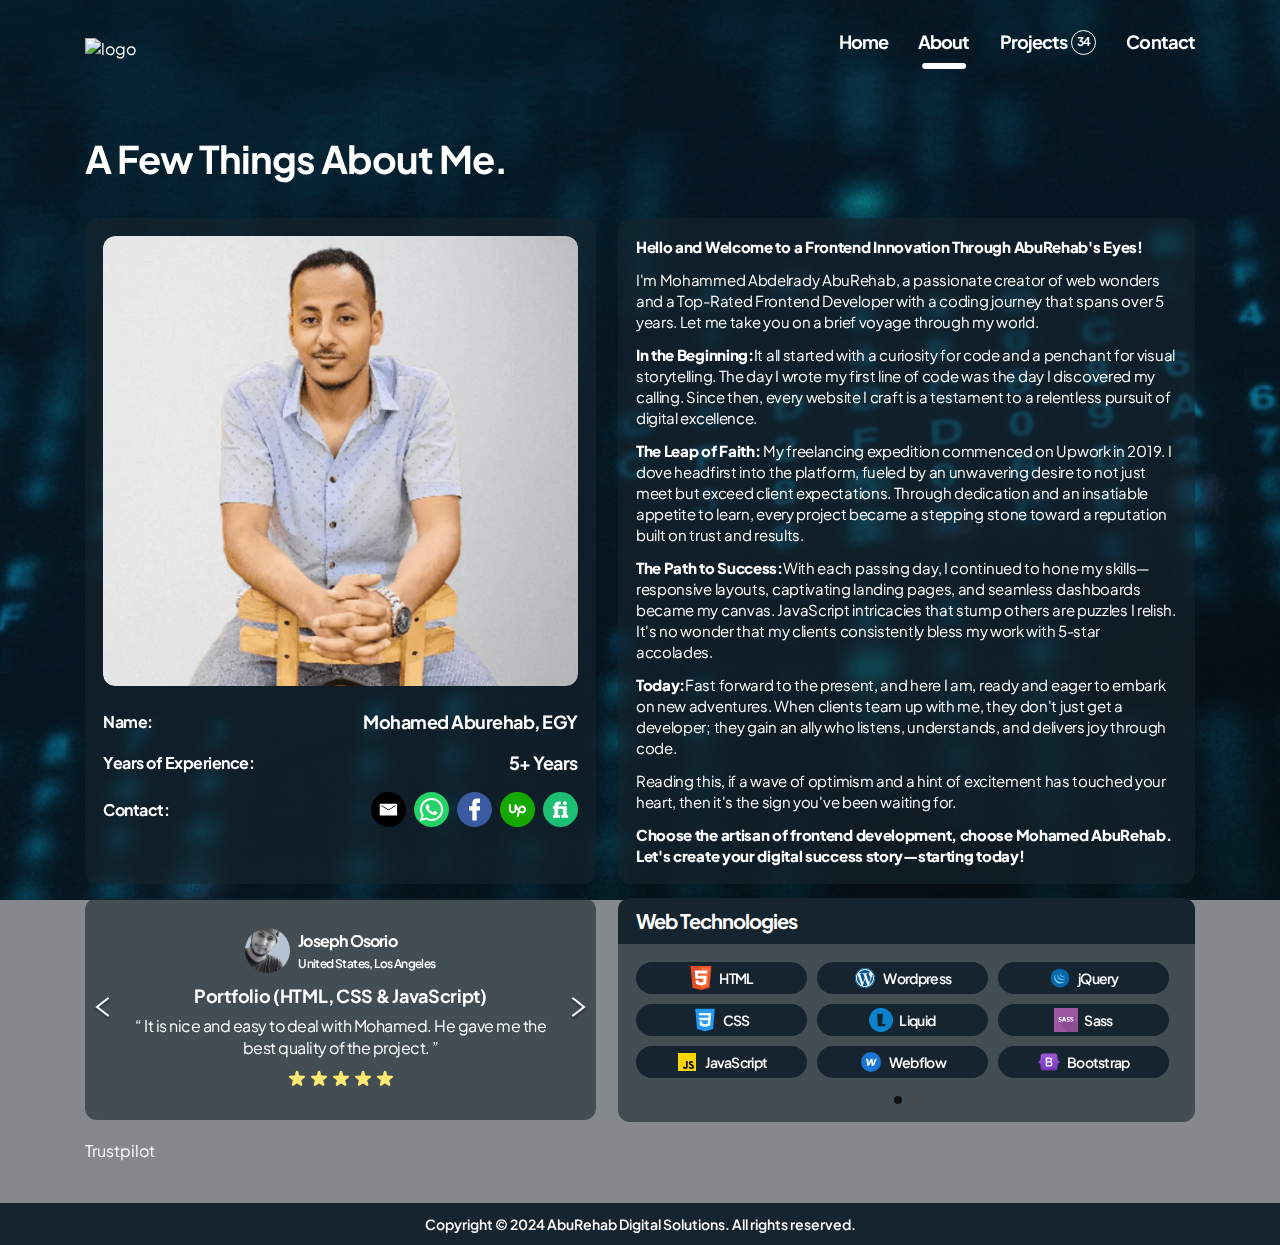
==== commit 8ba43301: "Add files via upload" ====
--- a/about.html
+++ b/about.html
@@ -2,31 +2,63 @@
 <html lang="en" dir="ltr">
   <head>
     <meta charset="UTF-8">
-    <meta name="viewport" content="width=device-width,initial-scale=1,maximum-scale=2,shrink-to-fit=no,viewport-fit=cover">
+    <title>AbuRehab Digital Solutions: To Provide The Most Afficient And Fastest Website Development Services - About Me</title>
     <meta http-equiv="X-UA-Compatible" content="IE=edge">
-    <meta name="description" content="Mohamed Aburehab, The Top Freelance Frontend Developer based in Egypt. Available for Remote/Hybrid work">
-    <title>About</title>
+    <meta name="viewport" content="width=device-width, initial-scale=1">
+    <meta http-equiv="Accept-CH" content="Sec-CH-UA-Platform-Version, Sec-CH-UA-Model">
+    <!-- Google tag (gtag.js)-->
+    <script async="" src="https://www.googletagmanager.com/gtag/js?id=G-F41Q5RNC7S"></script>
+    <script>
+      window.dataLayer = window.dataLayer || [];
+      function gtag() { dataLayer.push(arguments); }
+      gtag('js', new Date());
+      gtag('config', 'G-F41Q5RNC7S');
+    </script>
     <link rel="icon" href="img/icons/favicon.ico" type="image/x-icon">
+    <link rel="canonical" href="https://www.aburehab.com">
+    <meta property="og:site_name" content="AbuRehab Digital Solutions.">
+    <meta property="og:title" content="AbuRehab Digital Solutions: To Provide The Most Afficient And Fastest Website Development Services - About Me">
+    <meta property="og:url" content="https://www.aburehab.com">
+    <meta property="og:type" content="website">
+    <meta property="og:description" content="Mohamed AbuRehab, Owner Of AbuRehab Digital Solutions, Is One Of The Most Proficient And Best Independent Frontend Developers In Egypt. Available For Remote/Hybrid Work.">
+    <meta property="og:image" content="https://www.aburehab.com/img/icons/favicon.ico?format=50w">
+    <meta property="og:image:width" content="194">
+    <meta property="og:image:height" content="49">
+    <meta itemprop="name" content="AbuRehab Digital Solutions.">
+    <meta itemprop="url" content="https://www.aburehab.com">
+    <meta itemprop="description" content="Mohamed AbuRehab, Owner Of AbuRehab Digital Solutions, Is One Of The Most Proficient And Best Independent Frontend Developers In Egypt. Available For Remote/Hybrid Work.">
+    <meta itemprop="thumbnailUrl" content="https://www.aburehab.com/img/icons/favicon.ico?format=50w">
+    <link rel="image_src" href="https://www.aburehab.com/img/icons/favicon.ico?format=50w">
+    <meta itemprop="image" content="https://www.aburehab.com/img/icons/favicon.ico?format=50w">
+    <meta name="twitter:title" content="AbuRehab Digital Solutions.">
+    <meta name="twitter:image" content="https://www.aburehab.com/img/icons/favicon.ico?format=50w">
+    <meta name="twitter:url" content="https://www.aburehab.com">
+    <meta name="twitter:card" content="summary">
+    <meta name="twitter:description" content="Mohamed AbuRehab, Owner Of AbuRehab Digital Solutions, Is One Of The Most Proficient And Best Independent Frontend Developers In Egypt. Available For Remote/Hybrid Work.">
+    <meta name="description" content="Mohamed AbuRehab, Owner Of AbuRehab Digital Solutions, Is One Of The Most Proficient And Best Independent Frontend Developers In Egypt. Available For Remote/Hybrid Work.">
+    <!-- TrustBox script-->
+    <script type="text/javascript" src="//widget.trustpilot.com/bootstrap/v5/tp.widget.bootstrap.min.js" async=""></script>
+    <!-- End TrustBox script-->
     <!-- styles-->
     <link rel="stylesheet" href="layout/css/main.min.css">
     <link rel="stylesheet" href="layout/css/libs/slick.min.css">
   </head>
   <body class="active">
     <!-- start loader-->
-    <div class="loader"><span class="loader-child"></span></div>
+    <div class="loader"></div>
     <!-- end loader-->
     <div class="wrapper">
       <!-- start navbar-->
       <div class="navbar-up">
         <div class="container">
-          <nav><a class="nav-logo" href="index"><img class="desktop" src="img/logo.png" alt="logo" width="194" height="49"></a>
+          <nav><a class="nav-logo" href="/"><img class="desktop" src="img/logo.svg" alt="logo" width="194" height="49"></a>
             <div class="nav-parent">
               <ul class="nav-menu">
-                <li class="title"><img class="close-menu" src="img/icons/close-pop.svg" alt="close" width="40" height="40"><a href="index"> <img class="desktop" src="img/logo.png" alt="logo" width="155" height="40"></a></li>
-                <li class="nav-item"><a class="nav-link" href="index">Home</a></li>
-                <li class="nav-item"><a class="nav-link active" href="about">About</a></li>
-                <li class="nav-item"><a class="nav-link" id="projects" href="projects">Projects</a></li>
-                <li class="nav-item"><a class="nav-link" href="contact">Contact</a></li>
+                <li class="title"><img class="close-menu" src="img/icons/close-pop.svg" alt="close" width="40" height="40"><a href="/"> <img class="desktop" src="img/logo.svg" alt="logo" width="155" height="40"></a></li>
+                <li class="nav-item"><a class="nav-link" href="/">Home</a></li>
+                <li class="nav-item"><a class="nav-link active" href="about.html">About</a></li>
+                <li class="nav-item"><a class="nav-link" id="projects" href="projects.html">Projects</a></li>
+                <li class="nav-item"><a class="nav-link" href="contact.html">Contact</a></li>
               </ul>
             </div>
             <div class="open-menu"><svg xmlns="http://www.w3.org/2000/svg" width="18" height="12" viewBox="0 0 18 12" fill="none">
@@ -42,40 +74,44 @@
           <div class="container">
             <h1>A Few Things About Me.</h1>
             <div class="d-flex">
-              <div class="left">
-                <div class="main_profile">
-                  <div class="image"><img src="img/portait.webp" alt="portait" loading="lazy" width="480" height="450"></div>
-                  <div class="info"> 
-                    <ul> 
-                      <li> 
-                        <h3>Name:</h3>
-                        <h4>Mohamed Aburehab, EGY</h4>
-                      </li>
-                      <li> 
-                        <h3>Years of Experience:</h3>
-                        <h4>5+ Years</h4>
-                      </li>
-                      <li> 
-                        <h3>Contact:</h3>
-                        <div class="contacts"></div>
-                      </li>
-                    </ul>
-                  </div>
+              <div class="main_profile">
+                <div class="image"><img src="img/portait.webp" alt="portait" loading="lazy" width="480" height="450"></div>
+                <div class="info"> 
+                  <ul> 
+                    <li> 
+                      <h3>Name:</h3>
+                      <h4>Mohamed Aburehab, EGY</h4>
+                    </li>
+                    <li> 
+                      <h3>Years of Experience:</h3>
+                      <h4>5+ Years</h4>
+                    </li>
+                    <li> 
+                      <h3>Contact:</h3>
+                      <div class="contacts"></div>
+                    </li>
+                  </ul>
                 </div>
               </div>
-              <div class="right"> 
-                <div class="desc"> 
-                  <p>I am a frontend developer with over 5 years of experience in creating responsive websites. I have worked on a lot of frontend tasks, and solved a lot of complex frontend issues. My main priority is to provide professional solutions to your problems, and the highest quality services in the shortest period.</p>
-                  <p>When I entered freelancing in 2019, I didn't realize how much I would enjoy it. I even found greater satisfaction in helping others, and positive feedback from clients with every project I completed, thus gaining a long, trusting, and honest relationship with clients, all over the world. Which means I get more and more projects and clients and stay busy all year round.</p>
-                  <p>I strive to learn every aspect of this role and continue to grow over time by learning from developers, articles, courses, and other tutorials.<br>
-                    <I>like to stay up to date on new trends, old ways that never get old, and every aspect of development that I can learn.</I>
-                  </p>
-                  <p>Know that when I work with you, I will be on top of the challenge of frontend development.</p>
-                </div>
-                <div class="technologies">
-                  <h3>Web Technologies</h3>
-                  <div class="technologies_slider"></div>
-                </div>
+              <div class="desc"> 
+                <p> <strong>Hello and Welcome to a Frontend Innovation Through AbuRehab's Eyes!</strong></p>
+                <p>I'm Mohammed Abdelrady AbuRehab, a passionate creator of web wonders and a Top-Rated Frontend Developer with a coding journey that spans over 5 years. Let me take you on a brief voyage through my world.</p>
+                <p> <strong>In the Beginning:</strong>It all started with a curiosity for code and a penchant for visual storytelling. The day I wrote my first line of code was the day I discovered my calling. Since then, every website I craft is a testament to a relentless pursuit of digital excellence.</p>
+                <p> <strong>The Leap of Faith: </strong>My freelancing expedition commenced on Upwork in 2019. I dove headfirst into the platform, fueled by an unwavering desire to not just meet but exceed client expectations. Through dedication and an insatiable appetite to learn, every project became a stepping stone toward a reputation built on trust and results.</p>
+                <p> <strong>The Path to Success:</strong>With each passing day, I continued to hone my skills—responsive layouts, captivating landing pages, and seamless dashboards became my canvas. JavaScript intricacies that stump others are puzzles I relish. It's no wonder that my clients consistently bless my work with 5-star accolades.</p>
+                <p><strong>Today:</strong>Fast forward to the present, and here I am, ready and eager to embark on new adventures. When clients team up with me, they don't just get a developer; they gain an ally who listens, understands, and delivers joy through code.</p>
+                <p>Reading this, if a wave of optimism and a hint of excitement has touched your heart, then it's the sign you've been waiting for.</p>
+                <p> <strong>Choose the artisan of frontend development, choose Mohamed AbuRehab. Let's create your digital success story—starting today!</strong></p>
+              </div>
+              <div>
+                <div class="testimonials"> </div>
+                <!-- TrustBox widget - Review Collector-->
+                <div class="trustpilot-widget" data-locale="en-US" data-template-id="56278e9abfbbba0bdcd568bc" data-businessunit-id="66316b44b78feb51ae6216ba" data-style-height="52px" data-style-width="100%"><a href="https://www.trustpilot.com/review/aburehab.com" target="_blank" rel="noopener">Trustpilot</a></div>
+                <!-- End TrustBox widget-->
+              </div>
+              <div class="technologies">
+                <h3>Web Technologies</h3>
+                <div class="technologies_slider"></div>
               </div>
             </div>
           </div>
@@ -84,13 +120,13 @@
         <footer class="footer"> 
           <div class="top"> 
             <div class="container"> 
-              <h2>REACH ME DIRECTLY:</h2><span>mohamedabdelradyahmed00@gmail.com</span><span>+201015185283</span>
+              <h2>REACH ME DIRECTLY:</h2><span> <a href="mailto: mohamed@aburehab.com">mohamed@aburehab.com</a></span><span> <a href="tel: +201015185283">+201015185283</a></span>
               <h2>I'm also available at</h2>
               <div class="contacts"> </div>
             </div>
           </div>
           <div class="container"> 
-            <p>Copyright &copy; 2024 Aburehab, Inc. All rights reserved.</p>
+            <p>Copyright &copy; 2024 AbuRehab Digital Solutions. All rights reserved.</p>
           </div>
         </footer>
         <!-- end footer-->
@@ -102,4 +138,4 @@
     <script src="layout/js/libs/slick.min.js"></script>
     <script src="layout/js/main.min.js"></script>
   </body>
-</html>
+</html>--- a/layout/css/main.min.css
+++ b/layout/css/main.min.css
@@ -1,5 +1 @@
-<<<<<<< HEAD
-@import"https://fonts.googleapis.com/css2?family=Plus+Jakarta+Sans:ital,wght@0,200..800;1,200..800&display=swap";*,body{font-family:"Plus Jakarta Sans",sans-serif;font-optical-sizing:auto;font-style:normal}*,*:after,*:before{position:relative;-webkit-box-sizing:border-box;-moz-box-sizing:border-box;box-sizing:border-box;margin:0;padding:0;vertical-align:baseline;color:inherit;font-size:inherit;font-weight:inherit;font-family:inherit}body.active{position:relative;overflow:hidden}@media(min-width: 992px){body.active .navbar-up{pointer-events:none}}@media(max-width: 991.98px){body.active .navbar-up .open-menu,body.active .navbar-up .nav-logo{pointer-events:none}}body.active .page-content{z-index:4}body.active .page-content.show{z-index:6}body.active .page-content::after{content:"";position:absolute;top:0;left:0;width:100%;height:100%;background:-webkit-linear-gradient(48.17deg, rgba(22, 36, 47, 0.9) -1.69%, rgba(22, 36, 47, 0.5) 90.5%);background:-moz-linear-gradient(48.17deg, rgba(22, 36, 47, 0.9) -1.69%, rgba(22, 36, 47, 0.5) 90.5%);background:-o-linear-gradient(48.17deg, rgba(22, 36, 47, 0.9) -1.69%, rgba(22, 36, 47, 0.5) 90.5%);background:linear-gradient(41.83deg, rgba(22, 36, 47, 0.9) -1.69%, rgba(22, 36, 47, 0.5) 90.5%);z-index:2;-webkit-backdrop-filter:blur(2px);backdrop-filter:blur(2px)}.wrapper{overflow:hidden}a,button{cursor:pointer;color:inherit;border:none;font-size:inherit;line-height:inherit}a,a:hover,button,button:hover,*:focus,*:active{text-decoration:none;outline:none}ol,ul{list-style:none;margin:0;padding:0}img,svg{vertical-align:bottom;height:auto;max-width:100%}textarea{resize:none}.page-content{overflow-x:hidden}.main_bg{min-height:100vh;display:-webkit-box;display:-webkit-flex;display:-ms-flexbox;display:-moz-box;display:flex;-webkit-box-orient:vertical;-webkit-box-direction:normal;-webkit-flex-direction:column;-ms-flex-direction:column;-moz-box-orient:vertical;-moz-box-direction:normal;flex-direction:column;position:relative}.main_bg>div:first-child{padding:134px 0 42px;-webkit-box-flex:1;-webkit-flex:1 0 auto;-ms-flex:1 0 auto;-moz-box-flex:1;flex:1 0 auto;background-image:url(../../img/bg.gif);-webkit-background-size:cover;-moz-background-size:cover;-o-background-size:cover;background-size:cover;background-repeat:no-repeat;background-position:center;min-height:400px;display:-webkit-box;display:-webkit-flex;display:-ms-flexbox;display:-moz-box;display:flex;-webkit-box-pack:center;-webkit-justify-content:center;-ms-flex-pack:center;-moz-box-pack:center;justify-content:center;-webkit-box-orient:vertical;-webkit-box-direction:normal;-webkit-flex-direction:column;-ms-flex-direction:column;-moz-box-orient:vertical;-moz-box-direction:normal;flex-direction:column}@media(max-width: 991.98px){.main_bg>div:first-child{padding:75px 0 24px}}.main_bg>div:first-child::before{content:"";position:absolute;top:0;left:0;width:100%;height:100%;background-color:rgba(11,20,27,.5)}.container{margin-left:auto;margin-right:auto;padding-left:15px;padding-right:15px;width:100%}@media(min-width: 576px){.container{max-width:540px}}@media(min-width: 768px){.container{max-width:720px}}@media(min-width: 992px){.container{max-width:960px}}@media(min-width: 1200px){.container{max-width:1140px}}.slick-dots{display:-webkit-box;display:-webkit-flex;display:-ms-flexbox;display:-moz-box;display:flex;-webkit-box-align:center;-webkit-align-items:center;-ms-flex-align:center;-moz-box-align:center;align-items:center;-webkit-box-pack:center;-webkit-justify-content:center;-ms-flex-pack:center;-moz-box-pack:center;justify-content:center;gap:8px;margin-top:18px}.slick-dots li{width:8px;height:8px;background-color:#474c4f;-webkit-border-radius:50%;-moz-border-radius:50%;border-radius:50%;cursor:pointer}.slick-dots li.slick-active{background-color:#101010}.slick-dots li button{display:none}.loader{position:fixed;top:0;left:0;width:100%;height:100%;background-color:#0b141b;opacity:1;z-index:555;-webkit-transition-property:all;-o-transition-property:all;-moz-transition-property:all;transition-property:all;-webkit-transition-timing-function:cubic-bezier(0.4, 0, 0.2, 1);-moz-transition-timing-function:cubic-bezier(0.4, 0, 0.2, 1);-o-transition-timing-function:cubic-bezier(0.4, 0, 0.2, 1);transition-timing-function:cubic-bezier(0.4, 0, 0.2, 1);-webkit-transition-duration:500ms;-moz-transition-duration:500ms;-o-transition-duration:500ms;transition-duration:500ms;display:-webkit-box;display:-webkit-flex;display:-ms-flexbox;display:-moz-box;display:flex;-webkit-box-align:center;-webkit-align-items:center;-ms-flex-align:center;-moz-box-align:center;align-items:center;-webkit-box-pack:center;-webkit-justify-content:center;-ms-flex-pack:center;-moz-box-pack:center;justify-content:center}.loader.hide{opacity:0;z-index:-1}.loader .loader-child{width:68px;height:68px;-webkit-border-radius:50%;-moz-border-radius:50%;border-radius:50%;display:inline-block;position:relative;border:3px solid;border-color:#25475c #25475c transparent transparent;-webkit-box-sizing:border-box;-moz-box-sizing:border-box;box-sizing:border-box;-webkit-animation:rotation 1s linear infinite;-moz-animation:rotation 1s linear infinite;-o-animation:rotation 1s linear infinite;animation:rotation 1s linear infinite}.loader .loader-child::after,.loader .loader-child::before{content:"";-webkit-box-sizing:border-box;-moz-box-sizing:border-box;box-sizing:border-box;position:absolute;left:0;right:0;top:0;bottom:0;margin:auto;border:3px solid;border-color:transparent transparent #0e2b3f #0e2b3f;width:60px;height:60px;-webkit-border-radius:50%;-moz-border-radius:50%;border-radius:50%;box-sizing:border-box;-webkit-animation:rotationBack .5s linear infinite;-moz-animation:rotationBack .5s linear infinite;-o-animation:rotationBack .5s linear infinite;animation:rotationBack .5s linear infinite;-webkit-transform-origin:center center;-ms-transform-origin:center center;-moz-transform-origin:center center;-o-transform-origin:center center;transform-origin:center center}.loader .loader-child::before{width:52px;height:52px;border-color:#25475c #25475c transparent transparent;-webkit-animation:rotation 1.5s linear infinite;-moz-animation:rotation 1.5s linear infinite;-o-animation:rotation 1.5s linear infinite;animation:rotation 1.5s linear infinite}@-webkit-keyframes rotation{0%{-webkit-transform:rotate(0deg);transform:rotate(0deg)}100%{-webkit-transform:rotate(360deg);transform:rotate(360deg)}}@-moz-keyframes rotation{0%{-webkit-transform:rotate(0deg);-moz-transform:rotate(0deg);transform:rotate(0deg)}100%{-webkit-transform:rotate(360deg);-moz-transform:rotate(360deg);transform:rotate(360deg)}}@-o-keyframes rotation{0%{-webkit-transform:rotate(0deg);-o-transform:rotate(0deg);transform:rotate(0deg)}100%{-webkit-transform:rotate(360deg);-o-transform:rotate(360deg);transform:rotate(360deg)}}@keyframes rotation{0%{-webkit-transform:rotate(0deg);-moz-transform:rotate(0deg);-o-transform:rotate(0deg);transform:rotate(0deg)}100%{-webkit-transform:rotate(360deg);-moz-transform:rotate(360deg);-o-transform:rotate(360deg);transform:rotate(360deg)}}@-webkit-keyframes rotationBack{0%{-webkit-transform:rotate(0deg);transform:rotate(0deg)}100%{-webkit-transform:rotate(-360deg);transform:rotate(-360deg)}}@-moz-keyframes rotationBack{0%{-webkit-transform:rotate(0deg);-moz-transform:rotate(0deg);transform:rotate(0deg)}100%{-webkit-transform:rotate(-360deg);-moz-transform:rotate(-360deg);transform:rotate(-360deg)}}@-o-keyframes rotationBack{0%{-webkit-transform:rotate(0deg);-o-transform:rotate(0deg);transform:rotate(0deg)}100%{-webkit-transform:rotate(-360deg);-o-transform:rotate(-360deg);transform:rotate(-360deg)}}@keyframes rotationBack{0%{-webkit-transform:rotate(0deg);-moz-transform:rotate(0deg);-o-transform:rotate(0deg);transform:rotate(0deg)}100%{-webkit-transform:rotate(-360deg);-moz-transform:rotate(-360deg);-o-transform:rotate(-360deg);transform:rotate(-360deg)}}.navbar-up{width:100%;z-index:5;position:fixed;background-color:transparent;left:0;top:0;-webkit-transition-property:all;-o-transition-property:all;-moz-transition-property:all;transition-property:all;-webkit-transition-timing-function:cubic-bezier(0.4, 0, 0.2, 1);-moz-transition-timing-function:cubic-bezier(0.4, 0, 0.2, 1);-o-transition-timing-function:cubic-bezier(0.4, 0, 0.2, 1);transition-timing-function:cubic-bezier(0.4, 0, 0.2, 1);-webkit-transition-duration:500ms;-moz-transition-duration:500ms;-o-transition-duration:500ms;transition-duration:500ms}.navbar-up nav{display:-webkit-box;display:-webkit-flex;display:-ms-flexbox;display:-moz-box;display:flex;padding:30px 0;position:relative;-webkit-box-align:center;-webkit-align-items:center;-ms-flex-align:center;-moz-box-align:center;align-items:center;-webkit-box-pack:justify;-webkit-justify-content:space-between;-ms-flex-pack:justify;-moz-box-pack:justify;justify-content:space-between;-webkit-transition-property:all;-o-transition-property:all;-moz-transition-property:all;transition-property:all;-webkit-transition-timing-function:cubic-bezier(0.4, 0, 0.2, 1);-moz-transition-timing-function:cubic-bezier(0.4, 0, 0.2, 1);-o-transition-timing-function:cubic-bezier(0.4, 0, 0.2, 1);transition-timing-function:cubic-bezier(0.4, 0, 0.2, 1);-webkit-transition-duration:500ms;-moz-transition-duration:500ms;-o-transition-duration:500ms;transition-duration:500ms}.navbar-up nav .nav-logo{display:-webkit-box;display:-webkit-flex;display:-ms-flexbox;display:-moz-box;display:flex;-webkit-box-align:center;-webkit-align-items:center;-ms-flex-align:center;-moz-box-align:center;align-items:center}.navbar-up nav .nav-logo img{-webkit-transition-property:all;-o-transition-property:all;-moz-transition-property:all;transition-property:all;-webkit-transition-timing-function:cubic-bezier(0.4, 0, 0.2, 1);-moz-transition-timing-function:cubic-bezier(0.4, 0, 0.2, 1);-o-transition-timing-function:cubic-bezier(0.4, 0, 0.2, 1);transition-timing-function:cubic-bezier(0.4, 0, 0.2, 1);-webkit-transition-duration:500ms;-moz-transition-duration:500ms;-o-transition-duration:500ms;transition-duration:500ms;max-height:50px;-webkit-transform:translateY(6px);-ms-transform:translateY(6px);-moz-transform:translateY(6px);-o-transform:translateY(6px);transform:translateY(6px)}.navbar-up nav .nav-menu{display:-webkit-box;display:-webkit-flex;display:-ms-flexbox;display:-moz-box;display:flex;-webkit-box-flex:1;-webkit-flex-grow:1;-ms-flex-positive:1;-moz-box-flex:1;flex-grow:1;-webkit-box-align:center;-webkit-align-items:center;-ms-flex-align:center;-moz-box-align:center;align-items:center;gap:30px}.navbar-up nav .nav-menu .title{display:none}.navbar-up nav .nav-menu .nav-link{-webkit-transition-property:all;-o-transition-property:all;-moz-transition-property:all;transition-property:all;-webkit-transition-timing-function:cubic-bezier(0.4, 0, 0.2, 1);-moz-transition-timing-function:cubic-bezier(0.4, 0, 0.2, 1);-o-transition-timing-function:cubic-bezier(0.4, 0, 0.2, 1);transition-timing-function:cubic-bezier(0.4, 0, 0.2, 1);-webkit-transition-duration:500ms;-moz-transition-duration:500ms;-o-transition-duration:500ms;transition-duration:500ms;color:#fff;position:relative;display:block;font-size:18.16px;font-weight:700;line-height:22.92px;letter-spacing:-0.05em}@media(max-width: 991.98px){.navbar-up nav .nav-menu .nav-link{font-size:32.16px;line-height:42.92px}}.navbar-up nav .nav-menu .nav-link#projects{display:-webkit-box;display:-webkit-flex;display:-ms-flexbox;display:-moz-box;display:flex;-webkit-box-align:center;-webkit-align-items:center;-ms-flex-align:center;-moz-box-align:center;align-items:center}.navbar-up nav .nav-menu .nav-link span{color:#fff;border:1px solid #fff;padding:4pxac;font-size:12px;font-weight:inherit;line-height:inherit;letter-spacing:-1px;-webkit-border-radius:50%;-moz-border-radius:50%;border-radius:50%;display:-webkit-box;display:-webkit-flex;display:-ms-flexbox;display:-moz-box;display:flex;-webkit-box-align:center;-webkit-align-items:center;-ms-flex-align:center;-moz-box-align:center;align-items:center;-webkit-box-pack:center;-webkit-justify-content:center;-ms-flex-pack:center;-moz-box-pack:center;justify-content:center;width:25px;height:25px;margin-left:4px}.navbar-up nav .nav-menu .nav-link::after{-webkit-transition-property:all;-o-transition-property:all;-moz-transition-property:all;transition-property:all;-webkit-transition-timing-function:cubic-bezier(0.4, 0, 0.2, 1);-moz-transition-timing-function:cubic-bezier(0.4, 0, 0.2, 1);-o-transition-timing-function:cubic-bezier(0.4, 0, 0.2, 1);transition-timing-function:cubic-bezier(0.4, 0, 0.2, 1);-webkit-transition-duration:500ms;-moz-transition-duration:500ms;-o-transition-duration:500ms;transition-duration:500ms;position:absolute;content:"";width:85%;height:6px;left:50%;-webkit-transform:translateX(-50%);-ms-transform:translateX(-50%);-moz-transform:translateX(-50%);-o-transform:translateX(-50%);transform:translateX(-50%);bottom:-15px;background-color:#fff;-webkit-border-radius:21px;-moz-border-radius:21px;border-radius:21px;opacity:0}.navbar-up nav .nav-menu .nav-link.active{pointer-events:none}@media(min-width: 992px){.navbar-up nav .nav-menu .nav-link:hover::after,.navbar-up nav .nav-menu .nav-link.active::after{opacity:1}}@media(max-width: 991.98px){.navbar-up nav{padding:16px 0}.navbar-up nav .nav-logo img{-webkit-transform:none;-ms-transform:none;-moz-transform:none;-o-transform:none;transform:none}.navbar-up nav .nav-parent .nav-menu{position:fixed;z-index:6;top:0;left:-100%;width:100%;height:100%;overflow:auto;-webkit-transition-property:all;-o-transition-property:all;-moz-transition-property:all;transition-property:all;-webkit-transition-timing-function:cubic-bezier(0.4, 0, 0.2, 1);-moz-transition-timing-function:cubic-bezier(0.4, 0, 0.2, 1);-o-transition-timing-function:cubic-bezier(0.4, 0, 0.2, 1);transition-timing-function:cubic-bezier(0.4, 0, 0.2, 1);-webkit-transition-duration:500ms;-moz-transition-duration:500ms;-o-transition-duration:500ms;transition-duration:500ms;background-color:#16242f;height:100%;-webkit-box-orient:vertical;-webkit-box-direction:normal;-webkit-flex-direction:column;-ms-flex-direction:column;-moz-box-orient:vertical;-moz-box-direction:normal;flex-direction:column;-webkit-box-align:start;-webkit-align-items:flex-start;-ms-flex-align:start;-moz-box-align:start;align-items:flex-start;-webkit-box-pack:start;-webkit-justify-content:flex-start;-ms-flex-pack:start;-moz-box-pack:start;justify-content:flex-start;padding:20px;gap:12px}.navbar-up nav .nav-parent .nav-menu li.title{width:100%;-webkit-box-pack:justify;-webkit-justify-content:space-between;-ms-flex-pack:justify;-moz-box-pack:justify;justify-content:space-between;display:-webkit-box;display:-webkit-flex;display:-ms-flexbox;display:-moz-box;display:flex;-webkit-box-align:center;-webkit-align-items:center;-ms-flex-align:center;-moz-box-align:center;align-items:center;margin-bottom:30px}.navbar-up nav .nav-parent .nav-menu li.title a img{max-height:40px}.navbar-up nav .nav-parent .nav-menu li.title .close-menu{cursor:pointer}.navbar-up nav .nav-parent.active .nav-menu{left:0}}.navbar-up.resize{background-color:#16242f}.navbar-up.resize nav{padding:12px 0 8px}.navbar-up .open-menu{display:none;cursor:pointer;padding:10px 5px}@media(max-width: 991.98px){.navbar-up .open-menu{display:-webkit-box;display:-webkit-flex;display:-ms-flexbox;display:-moz-box;display:flex;-webkit-box-align:center;-webkit-align-items:center;-ms-flex-align:center;-moz-box-align:center;align-items:center;-webkit-box-pack:center;-webkit-justify-content:center;-ms-flex-pack:center;-moz-box-pack:center;justify-content:center}}.testimonials{background-color:rgba(22,36,47,.5);-webkit-border-radius:12px;-moz-border-radius:12px;border-radius:12px;display:-webkit-box !important;display:-webkit-flex !important;display:-ms-flexbox !important;display:-moz-box !important;display:flex !important;-webkit-box-align:center;-webkit-align-items:center;-ms-flex-align:center;-moz-box-align:center;align-items:center;gap:12px;padding:18px 8px}@media(max-width: 991.98px){.testimonials{gap:8px;padding:14px 8px}}.testimonials .slick-arrow{-webkit-flex-shrink:0;-ms-flex-negative:0;flex-shrink:0;width:18px;background:transparent}@media(max-width: 991.98px){.testimonials .testimonial .testimonial .profile{margin-bottom:4px}.testimonials .testimonial .testimonial .testi h3{display:none}}.testimonials .testimonial .profile{display:-webkit-box;display:-webkit-flex;display:-ms-flexbox;display:-moz-box;display:flex;-webkit-box-align:center;-webkit-align-items:center;-ms-flex-align:center;-moz-box-align:center;align-items:center;-webkit-box-pack:center;-webkit-justify-content:center;-ms-flex-pack:center;-moz-box-pack:center;justify-content:center;gap:8px;margin-bottom:12px}@media(max-width: 1199.98px){.testimonials .testimonial .profile{margin-bottom:8px}}@media(max-width: 991.98px){.testimonials .testimonial .profile{margin-bottom:4px}}.testimonials .testimonial .profile img{-webkit-border-radius:50%;-moz-border-radius:50%;border-radius:50%;width:45px;height:45px;-o-object-fit:cover;object-fit:cover;-o-object-position:center;object-position:center}.testimonials .testimonial .profile h2{font-size:16px;font-weight:700;letter-spacing:-0.05em}.testimonials .testimonial .profile span{font-size:12px;font-weight:600;letter-spacing:-0.05em}.testimonials .testimonial .testi{text-align:center}.testimonials .testimonial .testi h3{letter-spacing:-0.3px;font-size:18px;font-weight:700;line-height:22.12px;margin-bottom:8px;display:block;padding:0}@media(max-width: 1199.98px){.testimonials .testimonial .testi h3{font-size:16px;line-height:19.12px;margin-bottom:6px}}@media(max-width: 991.98px){.testimonials .testimonial .testi h3{display:none}}.testimonials .testimonial .testi q{font-size:16px;font-weight:400;line-height:22.1px;letter-spacing:-0.5px;-webkit-transition-property:all;-o-transition-property:all;-moz-transition-property:all;transition-property:all;-webkit-transition-timing-function:cubic-bezier(0.4, 0, 0.2, 1);-moz-transition-timing-function:cubic-bezier(0.4, 0, 0.2, 1);-o-transition-timing-function:cubic-bezier(0.4, 0, 0.2, 1);transition-timing-function:cubic-bezier(0.4, 0, 0.2, 1);-webkit-transition-duration:500ms;-moz-transition-duration:500ms;-o-transition-duration:500ms;transition-duration:500ms}@media(max-width: 1199.98px){.testimonials .testimonial .testi q{font-size:14px;line-height:18.1px;letter-spacing:-0.1px}}.testimonials .testimonial .testi q span{font-weight:900;font-size:16px;letter-spacing:-1px;-webkit-transform:translateY(-1px);-ms-transform:translateY(-1px);-moz-transform:translateY(-1px);-o-transform:translateY(-1px);transform:translateY(-1px);cursor:pointer;color:#fff}@media(max-width: 1199.98px){.testimonials .testimonial .testi q span{font-size:12px;letter-spacing:-0.4px}}.testimonials .testimonial .testi img{max-height:22px;margin-top:8px;margin-right:auto;margin-left:auto}@media(max-width: 1199.98px){.testimonials .testimonial .testi img{max-height:18px;margin-top:6px}}.technologies{margin-top:14px;background-color:rgba(22,36,47,.5);-webkit-border-radius:12px;-moz-border-radius:12px;border-radius:12px}@media(max-width: 991.98px){.technologies{margin-top:12px}}.technologies h3{background-color:#16242f;-webkit-border-radius:12px 12px 0 0;-moz-border-radius:12px 12px 0 0;border-radius:12px 12px 0 0;padding:10px 18px;letter-spacing:-1px;font-size:20px;font-weight:700;line-height:26.12px}@media(max-width: 1199.98px){.technologies h3{font-size:18px;line-height:22.12px}}@media(max-width: 991.98px){.technologies h3{font-size:16px;padding:8px 14px}}.technologies .technologies_slider{padding:18px}@media(max-width: 991.98px){.technologies .technologies_slider{padding:14px}}.technologies .slick-track>.slick-slide:not(:last-child){margin-right:10px}.technologies .slick-track>.slick-slide>div:not(:last-child){margin-bottom:10px}.technologies .technology{background-color:#16242f;-webkit-border-radius:100px;-moz-border-radius:100px;border-radius:100px;display:-webkit-box !important;display:-webkit-flex !important;display:-ms-flexbox !important;display:-moz-box !important;display:flex !important;-webkit-box-align:center;-webkit-align-items:center;-ms-flex-align:center;-moz-box-align:center;align-items:center;-webkit-box-pack:center;-webkit-justify-content:center;-ms-flex-pack:center;-moz-box-pack:center;justify-content:center;gap:6px;padding:4px 10px}.technologies .technology img{max-height:24px}@media(max-width: 1199.98px){.technologies .technology img{max-height:20px}}.technologies .technology span{font-size:14px;font-weight:600;letter-spacing:-0.05em}@media(max-width: 1199.98px){.technologies .technology span{font-size:12px}}.footer{background:#16242f;padding:12px 0;color:#fff;text-align:center}.footer .top{text-align:center;padding-bottom:14px;margin-bottom:14px;border-bottom:1px solid #0b141b}@media(min-width: 992px){.footer .top{display:none}}.footer .top h2{font-size:14px;font-weight:700;line-height:12.6px;letter-spacing:-0.1px;margin-bottom:8px}.footer .top span{display:block;font-size:14px;font-weight:500;line-height:12.6px;letter-spacing:-0.1px;margin-bottom:10px}.footer .top .contacts{display:-webkit-box;display:-webkit-flex;display:-ms-flexbox;display:-moz-box;display:flex;-webkit-box-align:center;-webkit-align-items:center;-ms-flex-align:center;-moz-box-align:center;align-items:center;-webkit-box-pack:center;-webkit-justify-content:center;-ms-flex-pack:center;-moz-box-pack:center;justify-content:center;gap:8px}.footer .top .contacts a{display:block}.footer .top .contacts a img{width:100%;max-width:30px}.footer p{font-size:14px;font-weight:600}@media(max-width: 991.98px){.footer p{font-size:12px}}.home{color:#fff}.home .d-flex{display:-webkit-box;display:-webkit-flex;display:-ms-flexbox;display:-moz-box;display:flex;gap:20px;-webkit-box-pack:justify;-webkit-justify-content:space-between;-ms-flex-pack:justify;-moz-box-pack:justify;justify-content:space-between}@media(max-width: 991.98px){.home .d-flex{-webkit-box-orient:vertical;-webkit-box-direction:normal;-webkit-flex-direction:column;-ms-flex-direction:column;-moz-box-orient:vertical;-moz-box-direction:normal;flex-direction:column;-webkit-box-pack:center;-webkit-justify-content:center;-ms-flex-pack:center;-moz-box-pack:center;justify-content:center;-webkit-box-align:center;-webkit-align-items:center;-ms-flex-align:center;-moz-box-align:center;align-items:center;text-align:center;gap:14px}}.home h3{font-size:20px;font-weight:700;letter-spacing:-0.5px;padding-left:5px;margin-bottom:25px;display:-webkit-box;display:-webkit-flex;display:-ms-flexbox;display:-moz-box;display:flex;-webkit-box-align:center;-webkit-align-items:center;-ms-flex-align:center;-moz-box-align:center;align-items:center}@media(max-width: 1199.98px){.home h3{font-size:18px;margin-bottom:12px}}@media(max-width: 991.98px){.home h3{-webkit-box-pack:center;-webkit-justify-content:center;-ms-flex-pack:center;-moz-box-pack:center;justify-content:center}}@media(max-width: 767.98px){.home h3{font-size:16px}}.home h3 span{margin-top:2px;width:15px;height:15px;background-color:#05ff00;-webkit-animation:pulse 2s infinite;-moz-animation:pulse 2s infinite;-o-animation:pulse 2s infinite;animation:pulse 2s infinite;-webkit-box-shadow:0 0 0 rgba(5,255,0,.4);-moz-box-shadow:0 0 0 rgba(5,255,0,.4);box-shadow:0 0 0 rgba(5,255,0,.4);display:block;margin-right:14px;-webkit-border-radius:50%;-moz-border-radius:50%;border-radius:50%}@media(max-width: 1199.98px){.home h3 span{width:12px;height:12px;margin-right:8px}}.home .left h1{font-size:40px;font-weight:700;letter-spacing:-1px;margin-bottom:1px;display:-webkit-box;display:-webkit-flex;display:-ms-flexbox;display:-moz-box;display:flex;-webkit-box-align:center;-webkit-align-items:center;-ms-flex-align:center;-moz-box-align:center;align-items:center}@media(max-width: 1199.98px){.home .left h1{font-size:34px}}@media(max-width: 767.98px){.home .left h1{font-size:24px}}.home .left h1 img{max-height:50px;margin-right:4px}@media(max-width: 1199.98px){.home .left h1 img{max-height:44px}}@media(max-width: 767.98px){.home .left h1 img{max-height:35px}}.home .left p{font-size:18px;font-weight:600;margin-bottom:18px;letter-spacing:-0.5px;padding-left:5px}@media(max-width: 1199.98px){.home .left p{font-size:16px;margin-bottom:12px}}@media(max-width: 767.98px){.home .left p{font-size:14px}}.home .left h2{font-size:32px;font-weight:700;margin-bottom:22px;letter-spacing:-0.5px;padding-left:5px}@media(max-width: 1199.98px){.home .left h2{font-size:28px;margin-bottom:16px}}@media(max-width: 767.98px){.home .left h2{font-size:22px}}.home .left .buttons{display:-webkit-box;display:-webkit-flex;display:-ms-flexbox;display:-moz-box;display:flex;-webkit-box-align:center;-webkit-align-items:center;-ms-flex-align:center;-moz-box-align:center;align-items:center;gap:20px;padding-left:3px}@media(max-width: 1199.98px){.home .left .buttons{gap:12px}}@media(max-width: 991.98px){.home .left .buttons{-webkit-box-pack:center;-webkit-justify-content:center;-ms-flex-pack:center;-moz-box-pack:center;justify-content:center}}.home .left .buttons a{font-size:16px;font-weight:600;line-height:22.93px;letter-spacing:.02em;text-align:center;border:1px solid #fff;padding:8px 22px;-webkit-border-radius:100px;-moz-border-radius:100px;border-radius:100px;-webkit-transition-property:all;-o-transition-property:all;-moz-transition-property:all;transition-property:all;-webkit-transition-timing-function:cubic-bezier(0.4, 0, 0.2, 1);-moz-transition-timing-function:cubic-bezier(0.4, 0, 0.2, 1);-o-transition-timing-function:cubic-bezier(0.4, 0, 0.2, 1);transition-timing-function:cubic-bezier(0.4, 0, 0.2, 1);-webkit-transition-duration:500ms;-moz-transition-duration:500ms;-o-transition-duration:500ms;transition-duration:500ms}@media(max-width: 1199.98px){.home .left .buttons a{font-size:14px;line-height:18.93px;padding:6px 18px}}.home .left .buttons a:first-child{background-color:#fff;color:#000}.home .left .buttons a:hover{-webkit-transform:translateY(-3px);-ms-transform:translateY(-3px);-moz-transform:translateY(-3px);-o-transform:translateY(-3px);transform:translateY(-3px);-webkit-box-shadow:0 10px 20px rgba(255,255,255,.2);-moz-box-shadow:0 10px 20px rgba(255,255,255,.2);box-shadow:0 10px 20px rgba(255,255,255,.2)}.home .right{max-width:45%;width:100%}@media(max-width: 991.98px){.home .right{max-width:100%}}@media(max-width: 991.98px){.home .right .testimonials{text-align:left;margin-right:auto;margin-left:auto}.home .right .testimonials .testimonial .profile{margin-bottom:4px}.home .right .testimonials .testimonial .testi h3{display:none}}@media(max-width: 767.98px){.home .right .testimonials{max-width:auto}}.home .right .take_look{text-align:center;background-color:rgba(22,36,47,.5);padding:18px;-webkit-border-radius:12px;-moz-border-radius:12px;border-radius:12px}@media(max-width: 991.98px){.home .right .take_look{padding:14px;display:-webkit-box;display:-webkit-flex;display:-ms-flexbox;display:-moz-box;display:flex;-webkit-box-orient:vertical;-webkit-box-direction:normal;-webkit-flex-direction:column;-ms-flex-direction:column;-moz-box-orient:vertical;-moz-box-direction:normal;flex-direction:column;-webkit-box-pack:center;-webkit-justify-content:center;-ms-flex-pack:center;-moz-box-pack:center;justify-content:center}}.home .right .take_look h3{text-transform:capitalize;letter-spacing:-0.5px;font-weight:700;font-size:18px;max-width:240px;margin-bottom:20px;margin-right:auto;margin-left:auto;padding:0}@media(max-width: 1199.98px){.home .right .take_look h3{font-size:16px;max-width:220px}}@media(max-width: 991.98px){.home .right .take_look h3{font-size:14px;margin-bottom:14px}}@media(max-width: 767.98px){.home .right .take_look h3{max-width:180px}}.home .right .take_look a{font-size:16px;font-weight:600;line-height:22.93px;letter-spacing:.02em;text-align:center;padding:6px 18px;-webkit-border-radius:100px;-moz-border-radius:100px;border-radius:100px;background-color:#fff;color:#000}@media(max-width: 1199.98px){.home .right .take_look a{font-size:14px;line-height:19.93px}}@-webkit-keyframes pulse{0%{-webkit-box-shadow:0 0 0 0 rgba(5,255,0,.4);box-shadow:0 0 0 0 rgba(5,255,0,.4)}70%{-webkit-box-shadow:0 0 0 10px rgba(5,255,0,0);box-shadow:0 0 0 10px rgba(5,255,0,0)}100%{-webkit-box-shadow:0 0 0 0 rgba(5,255,0,0);box-shadow:0 0 0 0 rgba(5,255,0,0)}}@-moz-keyframes pulse{0%{-moz-box-shadow:0 0 0 0 rgba(5,255,0,.4);box-shadow:0 0 0 0 rgba(5,255,0,.4)}70%{-moz-box-shadow:0 0 0 10px rgba(5,255,0,0);box-shadow:0 0 0 10px rgba(5,255,0,0)}100%{-moz-box-shadow:0 0 0 0 rgba(5,255,0,0);box-shadow:0 0 0 0 rgba(5,255,0,0)}}@-o-keyframes pulse{0%{box-shadow:0 0 0 0 rgba(5,255,0,.4)}70%{box-shadow:0 0 0 10px rgba(5,255,0,0)}100%{box-shadow:0 0 0 0 rgba(5,255,0,0)}}@keyframes pulse{0%{-webkit-box-shadow:0 0 0 0 rgba(5,255,0,.4);-moz-box-shadow:0 0 0 0 rgba(5,255,0,.4);box-shadow:0 0 0 0 rgba(5,255,0,.4)}70%{-webkit-box-shadow:0 0 0 10px rgba(5,255,0,0);-moz-box-shadow:0 0 0 10px rgba(5,255,0,0);box-shadow:0 0 0 10px rgba(5,255,0,0)}100%{-webkit-box-shadow:0 0 0 0 rgba(5,255,0,0);-moz-box-shadow:0 0 0 0 rgba(5,255,0,0);box-shadow:0 0 0 0 rgba(5,255,0,0)}}.about{color:#fff}@media(max-width: 767.98px){.about .testimonials{display:none}}.about .d-flex{display:-webkit-box;display:-webkit-flex;display:-ms-flexbox;display:-moz-box;display:flex;gap:20px;-webkit-box-pack:justify;-webkit-justify-content:space-between;-ms-flex-pack:justify;-moz-box-pack:justify;justify-content:space-between}@media(max-width: 991.98px){.about .d-flex{gap:12px;-webkit-box-orient:vertical;-webkit-box-direction:normal;-webkit-flex-direction:column;-ms-flex-direction:column;-moz-box-orient:vertical;-moz-box-direction:normal;flex-direction:column}}@media(max-width: 767.98px){.about .d-flex{max-width:375px;margin-right:auto;margin-left:auto}}.about h1{letter-spacing:-1px;font-size:38px;font-weight:700;line-height:50.12px;margin-bottom:34px}@media(max-width: 1199.98px){.about h1{font-size:34px;line-height:45.12px;margin-bottom:18px}}@media(max-width: 991.98px){.about h1{font-size:28px;line-height:38.12px;margin-bottom:14px}}@media(max-width: 767.98px){.about h1{max-width:375px;margin-right:auto;margin-left:auto}}.about .left{width:100%;max-width:48%}@media(max-width: 991.98px){.about .left{max-width:100%}}.about .left .main_profile{background-color:rgba(22,36,47,.5);padding:18px;-webkit-border-radius:12px;-moz-border-radius:12px;border-radius:12px}@media(max-width: 991.98px){.about .left .main_profile{padding:14px}}.about .left .main_profile .image{-webkit-border-radius:12px;-moz-border-radius:12px;border-radius:12px;height:450px;overflow:hidden}@media(max-width: 767.98px){.about .left .main_profile .image{height:290px}}.about .left .main_profile .image img{width:100%;height:100%;-o-object-fit:cover;object-fit:cover;-o-object-position:center -10px;object-position:center -10px;-webkit-border-radius:12px;-moz-border-radius:12px;border-radius:12px}.about .left .main_profile .info{margin-top:24px}@media(max-width: 1199.98px){.about .left .main_profile .info{margin-top:18px}}@media(max-width: 991.98px){.about .left .main_profile .info{margin-top:14px}}.about .left .main_profile .info ul li{display:-webkit-box;display:-webkit-flex;display:-ms-flexbox;display:-moz-box;display:flex;-webkit-box-align:center;-webkit-align-items:center;-ms-flex-align:center;-moz-box-align:center;align-items:center;-webkit-box-pack:justify;-webkit-justify-content:space-between;-ms-flex-pack:justify;-moz-box-pack:justify;justify-content:space-between}.about .left .main_profile .info ul li:not(:last-child){margin-bottom:18px}@media(max-width: 1199.98px){.about .left .main_profile .info ul li:not(:last-child){margin-bottom:14px}}@media(max-width: 991.98px){.about .left .main_profile .info ul li:not(:last-child){margin-bottom:8px}}.about .left .main_profile .info ul li h3{letter-spacing:-0.5px;font-size:16px;font-weight:700;line-height:22.12px}@media(max-width: 1199.98px){.about .left .main_profile .info ul li h3{font-size:14px}}@media(max-width: 991.98px){.about .left .main_profile .info ul li h3{font-size:12px}}.about .left .main_profile .info ul li h4{letter-spacing:-0.5px;font-size:18px;font-weight:700;line-height:23.12px}@media(max-width: 1199.98px){.about .left .main_profile .info ul li h4{font-size:16px;line-height:22.12px}}@media(max-width: 991.98px){.about .left .main_profile .info ul li h4{font-size:14px}}.about .left .main_profile .info ul li .contacts{display:-webkit-box;display:-webkit-flex;display:-ms-flexbox;display:-moz-box;display:flex;-webkit-box-align:center;-webkit-align-items:center;-ms-flex-align:center;-moz-box-align:center;align-items:center;gap:8px}@media(max-width: 991.98px){.about .left .main_profile .info ul li .contacts{gap:6px}}.about .left .main_profile .info ul li .contacts a{display:block;-webkit-box-flex:1;-webkit-flex:1 0;-ms-flex:1 0;-moz-box-flex:1;flex:1 0}.about .left .main_profile .info ul li .contacts a img{width:100%;max-width:35px}@media(max-width: 991.98px){.about .left .main_profile .info ul li .contacts a img{max-width:30px}}.about .right{max-width:51%}@media(max-width: 991.98px){.about .right{max-width:100%}}.about .right .desc{background-color:rgba(22,36,47,.5);padding:18px;-webkit-border-radius:12px;-moz-border-radius:12px;border-radius:12px}@media(max-width: 991.98px){.about .right .desc{padding:14px}}.about .right .desc p{font-size:16px;font-weight:600;line-height:21px;letter-spacing:-0.3px}.about .right .desc p:not(:last-child){margin-bottom:12px}@media(max-width: 991.98px){.about .right .desc p{font-size:14px;line-height:19px}.about .right .desc p:not(:last-child){margin-bottom:8px}}.projects{color:#fff}.projects h1{letter-spacing:-1px;font-size:54px;font-weight:700;line-height:63.12px;margin-bottom:40px}@media(max-width: 1199.98px){.projects h1{font-size:44px;line-height:53.12px;margin-bottom:30px}}@media(max-width: 991.98px){.projects h1{text-align:center;font-size:38px;line-height:42.12px;margin-bottom:0;padding-bottom:24px}}.projects .projects_slider{text-align:center;margin:0 60px}@media(max-width: 1199.98px){.projects .projects_slider{margin:0 40px}}@media(max-width: 991.98px){.projects .projects_slider{margin:40px auto;max-width:790px}}.projects .projects_slider .slick-arrow{position:absolute;top:50%;-webkit-transform:translateY(-50%);-ms-transform:translateY(-50%);-moz-transform:translateY(-50%);-o-transform:translateY(-50%);transform:translateY(-50%);z-index:2;padding:20px;height:100%;background-color:rgba(22,36,47,.7)}@media(max-width: 1199.98px){.projects .projects_slider .slick-arrow{padding:10px}}@media(max-width: 991.98px){.projects .projects_slider .slick-arrow{width:100%;height:-webkit-fit-content;height:-moz-fit-content;height:fit-content;-webkit-transform:none;-ms-transform:none;-moz-transform:none;-o-transform:none;transform:none}}.projects .projects_slider .slick-arrow svg{width:20px;height:20px}@media(max-width: 991.98px){.projects .projects_slider .slick-arrow svg{-webkit-transform:rotate(-90deg);-ms-transform:rotate(-90deg);-moz-transform:rotate(-90deg);-o-transform:rotate(-90deg);transform:rotate(-90deg)}}.projects .projects_slider .slick-arrow.slick-prev{left:-60px;content:""}@media(max-width: 1199.98px){.projects .projects_slider .slick-arrow.slick-prev{left:-40px}}@media(max-width: 991.98px){.projects .projects_slider .slick-arrow.slick-prev{top:auto;left:0;bottom:-40px}}.projects .projects_slider .slick-arrow.slick-next{right:-60px}@media(max-width: 1199.98px){.projects .projects_slider .slick-arrow.slick-next{right:-40px}}@media(max-width: 991.98px){.projects .projects_slider .slick-arrow.slick-next{right:0;top:-40px}}@media(max-width: 991.98px){.projects .projects_slider .slick-slide{display:-ms-grid;display:grid;height:170px;-ms-grid-columns:1fr 1fr;grid-template-columns:1fr 1fr}}.projects .projects_slider .proj_slider{cursor:pointer}.projects .projects_slider .proj_slider>div{pointer-events:none;height:30vh;display:-webkit-box !important;display:-webkit-flex !important;display:-ms-flexbox !important;display:-moz-box !important;display:flex !important;-webkit-box-orient:vertical;-webkit-box-direction:normal;-webkit-flex-direction:column;-ms-flex-direction:column;-moz-box-orient:vertical;-moz-box-direction:normal;flex-direction:column;-webkit-box-align:center;-webkit-align-items:center;-ms-flex-align:center;-moz-box-align:center;align-items:center;-webkit-box-pack:center;-webkit-justify-content:center;-ms-flex-pack:center;-moz-box-pack:center;justify-content:center;position:relative;background-image:var(--bg);background-position:center top;-webkit-background-size:cover;-moz-background-size:cover;-o-background-size:cover;background-size:cover;background-repeat:no-repeat;-webkit-transition-property:all;-o-transition-property:all;-moz-transition-property:all;transition-property:all;-webkit-transition-timing-function:cubic-bezier(0.4, 0, 0.2, 1);-moz-transition-timing-function:cubic-bezier(0.4, 0, 0.2, 1);-o-transition-timing-function:cubic-bezier(0.4, 0, 0.2, 1);transition-timing-function:cubic-bezier(0.4, 0, 0.2, 1);-webkit-transition-duration:500ms;-moz-transition-duration:500ms;-o-transition-duration:500ms;transition-duration:500ms}@media(max-width: 991.98px){.projects .projects_slider .proj_slider>div{height:200px}}.projects .projects_slider .proj_slider>div::after{content:"";position:absolute;top:0;left:0;width:100%;height:100%;-webkit-transition-property:all;-o-transition-property:all;-moz-transition-property:all;transition-property:all;-webkit-transition-timing-function:cubic-bezier(0.4, 0, 0.2, 1);-moz-transition-timing-function:cubic-bezier(0.4, 0, 0.2, 1);-o-transition-timing-function:cubic-bezier(0.4, 0, 0.2, 1);transition-timing-function:cubic-bezier(0.4, 0, 0.2, 1);-webkit-transition-duration:500ms;-moz-transition-duration:500ms;-o-transition-duration:500ms;transition-duration:500ms;background:rgba(22,36,47,.6);z-index:2;-webkit-backdrop-filter:blur(1px);backdrop-filter:blur(1px);}@media(max-width: 767.98px){.projects .projects_slider .proj_slider>div::after{background:rgba(22,36,47,.5);}}@media(min-width: 992px){.projects .projects_slider .proj_slider:hover>div{background-color:transparent}.projects .projects_slider .proj_slider:hover>div h3{opacity:0}.projects .projects_slider .proj_slider:hover>div::after{opacity:0}}.projects .projects_slider h3{font-size:18px;font-weight:700;line-height:22.2px;letter-spacing:.02em;position:relative;z-index:3;-webkit-transition-property:all;-o-transition-property:all;-moz-transition-property:all;transition-property:all;-webkit-transition-timing-function:cubic-bezier(0.4, 0, 0.2, 1);-moz-transition-timing-function:cubic-bezier(0.4, 0, 0.2, 1);-o-transition-timing-function:cubic-bezier(0.4, 0, 0.2, 1);transition-timing-function:cubic-bezier(0.4, 0, 0.2, 1);-webkit-transition-duration:500ms;-moz-transition-duration:500ms;-o-transition-duration:500ms;transition-duration:500ms;pointer-events:none}@media(max-width: 767.98px){.projects .projects_slider h3{font-size:14px}}.projects-pop-up{position:fixed;top:50%;left:50%;-webkit-transform:translate(-50%, -50%) scale(0, 0);-ms-transform:translate(-50%, -50%) scale(0, 0);-moz-transform:translate(-50%, -50%) scale(0, 0);-o-transform:translate(-50%, -50%) scale(0, 0);transform:translate(-50%, -50%) scale(0, 0);width:100%;height:100%;max-width:800px;max-height:60vh;overflow:auto;opacity:0;z-index:3;-webkit-transition-property:all;-o-transition-property:all;-moz-transition-property:all;transition-property:all;-webkit-transition-timing-function:cubic-bezier(0.4, 0, 0.2, 1);-moz-transition-timing-function:cubic-bezier(0.4, 0, 0.2, 1);-o-transition-timing-function:cubic-bezier(0.4, 0, 0.2, 1);transition-timing-function:cubic-bezier(0.4, 0, 0.2, 1);-webkit-transition-duration:500ms;-moz-transition-duration:500ms;-o-transition-duration:500ms;transition-duration:500ms;display:-webkit-box;display:-webkit-flex;display:-ms-flexbox;display:-moz-box;display:flex;-webkit-box-align:center;-webkit-align-items:center;-ms-flex-align:center;-moz-box-align:center;align-items:center;-webkit-box-pack:center;-webkit-justify-content:center;-ms-flex-pack:center;-moz-box-pack:center;justify-content:center}@media(max-width: 991.98px){.projects-pop-up{max-height:80vh;padding-right:15px;padding-left:15px;display:block}}@media(max-width: 767.98px){.projects-pop-up{padding:0}}.projects-pop-up.show{opacity:1;-webkit-transform:translate(-50%, -50%) scale(1, 1);-ms-transform:translate(-50%, -50%) scale(1, 1);-moz-transform:translate(-50%, -50%) scale(1, 1);-o-transform:translate(-50%, -50%) scale(1, 1);transform:translate(-50%, -50%) scale(1, 1)}.projects-pop-up .close{position:absolute;top:6px;right:6px;z-index:4;cursor:pointer}@media(max-width: 991.98px){.projects-pop-up .close{right:21px}}@media(max-width: 767.98px){.projects-pop-up .close{right:6px}}.projects-pop-up .body{display:-webkit-box;display:-webkit-flex;display:-ms-flexbox;display:-moz-box;display:flex;-webkit-box-pack:center;-webkit-justify-content:center;-ms-flex-pack:center;-moz-box-pack:center;justify-content:center;-webkit-box-align:center;-webkit-align-items:center;-ms-flex-align:center;-moz-box-align:center;align-items:center;height:100%;gap:22px;padding:24px;width:100%;background-image:var(--bg-pop);background-position:center top;-webkit-background-size:cover;-moz-background-size:cover;-o-background-size:cover;background-size:cover;background-repeat:no-repeat;background-color:#000;background-blend-mode:luminosity;color:#fff;position:relative}@media(max-width: 991.98px){.projects-pop-up .body{display:block;text-align:center}}.projects-pop-up .body::before{content:"";position:absolute;top:0;left:0;width:100%;height:100%;background:-webkit-linear-gradient(48.17deg, rgba(22, 36, 47, 0.9) -1.69%, rgba(22, 36, 47, 0.5) 90.5%);background:-moz-linear-gradient(48.17deg, rgba(22, 36, 47, 0.9) -1.69%, rgba(22, 36, 47, 0.5) 90.5%);background:-o-linear-gradient(48.17deg, rgba(22, 36, 47, 0.9) -1.69%, rgba(22, 36, 47, 0.5) 90.5%);background:linear-gradient(41.83deg, rgba(22, 36, 47, 0.9) -1.69%, rgba(22, 36, 47, 0.5) 90.5%);z-index:2;-webkit-backdrop-filter:blur(3px);backdrop-filter:blur(3px)}.projects-pop-up .body>div{position:relative;z-index:3}.projects-pop-up .body .image{max-width:50%}@media(max-width: 991.98px){.projects-pop-up .body .image{max-width:500px;margin-bottom:8px;margin-right:auto;margin-left:auto}}.projects-pop-up .body h2{font-size:24px;font-weight:700;line-height:33.72px;letter-spacing:.02em}.projects-pop-up .body p{font-size:14px;font-weight:400;line-height:18px;letter-spacing:.005em;margin-bottom:14px}.projects-pop-up .body a{font-size:14px;font-weight:700;line-height:19px;letter-spacing:.005em;border:1px solid #fff;padding:8px 12px;-webkit-border-radius:100px;-moz-border-radius:100px;border-radius:100px;display:block;max-width:-webkit-fit-content;max-width:-moz-fit-content;max-width:fit-content}@media(max-width: 991.98px){.projects-pop-up .body a{margin-right:auto;margin-left:auto}}.projects-pop-up .body h4{font-size:18px;font-weight:700;line-height:19px;letter-spacing:.005em;margin-top:18px;margin-bottom:8px}.projects-pop-up .body ul{display:-webkit-box;display:-webkit-flex;display:-ms-flexbox;display:-moz-box;display:flex;-webkit-box-align:center;-webkit-align-items:center;-ms-flex-align:center;-moz-box-align:center;align-items:center;-webkit-flex-wrap:wrap;-ms-flex-wrap:wrap;flex-wrap:wrap;gap:8px}@media(max-width: 991.98px){.projects-pop-up .body ul{-webkit-box-pack:center;-webkit-justify-content:center;-ms-flex-pack:center;-moz-box-pack:center;justify-content:center}}.projects-pop-up .body ul li{background-color:#fff;color:#000;padding:6px 12px;-webkit-border-radius:12px;-moz-border-radius:12px;border-radius:12px;font-size:14px;font-weight:600}.contact{color:#fff}.contact .d-flex{display:-webkit-box;display:-webkit-flex;display:-ms-flexbox;display:-moz-box;display:flex;gap:20px;-webkit-box-pack:justify;-webkit-justify-content:space-between;-ms-flex-pack:justify;-moz-box-pack:justify;justify-content:space-between;position:relative}@media(max-width: 991.98px){.contact .d-flex{-webkit-box-orient:vertical;-webkit-box-direction:normal;-webkit-flex-direction:column;-ms-flex-direction:column;-moz-box-orient:vertical;-moz-box-direction:normal;flex-direction:column;-webkit-box-align:center;-webkit-align-items:center;-ms-flex-align:center;-moz-box-align:center;align-items:center}}.contact h1{letter-spacing:-1px;font-size:54px;font-weight:700;line-height:63.12px;margin-bottom:40px}@media(max-width: 1199.98px){.contact h1{font-size:44px;line-height:53.12px;margin-bottom:30px}}@media(max-width: 991.98px){.contact h1{text-align:center;font-size:38px;line-height:42.12px;margin-bottom:24px}}.contact .left{display:-webkit-box;display:-webkit-flex;display:-ms-flexbox;display:-moz-box;display:flex;-webkit-box-orient:vertical;-webkit-box-direction:normal;-webkit-flex-direction:column;-ms-flex-direction:column;-moz-box-orient:vertical;-moz-box-direction:normal;flex-direction:column;-webkit-box-pack:justify;-webkit-justify-content:space-between;-ms-flex-pack:justify;-moz-box-pack:justify;justify-content:space-between;padding-left:14px}@media(max-width: 991.98px){.contact .left{display:none}}.contact .left p{font-size:20px;font-weight:600;line-height:30.1px;letter-spacing:-0.5px}@media(max-width: 1199.98px){.contact .left p{font-size:18px;line-height:26.1px}}.contact .left p:not(:last-child){margin-bottom:12px}.contact .left .bottom{margin-top:40px}.contact .left .bottom h3{letter-spacing:-1px;font-size:28px;font-weight:700;line-height:35.12px;margin-bottom:14px}@media(max-width: 1199.98px){.contact .left .bottom h3{font-size:22px;line-height:26.12px}}.contact .left .contacts{display:-webkit-box;display:-webkit-flex;display:-ms-flexbox;display:-moz-box;display:flex;-webkit-box-align:center;-webkit-align-items:center;-ms-flex-align:center;-moz-box-align:center;align-items:center;-webkit-box-pack:start;-webkit-justify-content:flex-start;-ms-flex-pack:start;-moz-box-pack:start;justify-content:flex-start;gap:8px}.contact .left .contacts a{display:block}.contact .left .contacts a img{width:100%;max-width:35px}@media(max-width: 1199.98px){.contact .left .contacts a img{max-width:30px}}.contact .right{width:100%;max-width:50%}@media(max-width: 1199.98px){.contact .right{max-width:45%}}@media(max-width: 991.98px){.contact .right{max-width:100%}}.contact .right form{background-color:rgba(22,36,47,.5);padding:24px 18px 18px;-webkit-border-radius:12px;-moz-border-radius:12px;border-radius:12px}@media(max-width: 991.98px){.contact .right form{padding:18px 14px 14px}}.contact .right form.hide{display:none}.contact .right .input-field:not(:last-child){margin-bottom:12px}@media(max-width: 991.98px){.contact .right .input-field:not(:last-child){margin-bottom:8px}}.contact .right .input-field input{max-height:70px}.contact .right .input-field input,.contact .right .input-field textarea{-webkit-border-radius:10px;-moz-border-radius:10px;border-radius:10px;background:#16242f;border:1px solid #0b141b;padding:9px 16px;font-size:18px;font-weight:700;line-height:36px;width:100%;display:block;min-height:56px;color:#fff;-webkit-transition-property:all;-o-transition-property:all;-moz-transition-property:all;transition-property:all;-webkit-transition-timing-function:cubic-bezier(0.4, 0, 0.2, 1);-moz-transition-timing-function:cubic-bezier(0.4, 0, 0.2, 1);-o-transition-timing-function:cubic-bezier(0.4, 0, 0.2, 1);transition-timing-function:cubic-bezier(0.4, 0, 0.2, 1);-webkit-transition-duration:500ms;-moz-transition-duration:500ms;-o-transition-duration:500ms;transition-duration:500ms}.contact .right .input-field input:-webkit-autofill,.contact .right .input-field input:-webkit-autofill:hover,.contact .right .input-field input:-webkit-autofill:focus,.contact .right .input-field input:-webkit-autofill:active,.contact .right .input-field textarea:-webkit-autofill,.contact .right .input-field textarea:-webkit-autofill:hover,.contact .right .input-field textarea:-webkit-autofill:focus,.contact .right .input-field textarea:-webkit-autofill:active{-webkit-transition:background-color 5000s ease-in-out 0s;transition:background-color 5000s ease-in-out 0s;-webkit-box-shadow:inset 0 0 #16242f;box-shadow:inset 0 0 #16242f}@media(max-width: 1199.98px){.contact .right .input-field input,.contact .right .input-field textarea{padding:8px 14px;font-size:16px}}@media(max-width: 991.98px){.contact .right .input-field input,.contact .right .input-field textarea{font-size:14px;padding:4px 12px}}.contact .right .input-field input~label,.contact .right .input-field textarea~label{position:absolute;left:16px;color:rgba(255,255,255,.7);font-size:16px;font-weight:600;line-height:1.2;-webkit-transition-property:all;-o-transition-property:all;-moz-transition-property:all;transition-property:all;-webkit-transition-timing-function:cubic-bezier(0.4, 0, 0.2, 1);-moz-transition-timing-function:cubic-bezier(0.4, 0, 0.2, 1);-o-transition-timing-function:cubic-bezier(0.4, 0, 0.2, 1);transition-timing-function:cubic-bezier(0.4, 0, 0.2, 1);-webkit-transition-duration:500ms;-moz-transition-duration:500ms;-o-transition-duration:500ms;transition-duration:500ms}@media(max-width: 1199.98px){.contact .right .input-field input~label,.contact .right .input-field textarea~label{font-size:14px;left:14px}}@media(max-width: 991.98px){.contact .right .input-field input~label,.contact .right .input-field textarea~label{font-size:12px;left:12px}}.contact .right .input-field input~label.input,.contact .right .input-field textarea~label.input{-webkit-transform:translateY(-50%);-ms-transform:translateY(-50%);-moz-transform:translateY(-50%);-o-transform:translateY(-50%);transform:translateY(-50%);top:50%}.contact .right .input-field input~label.textarea,.contact .right .input-field textarea~label.textarea{top:12px}.contact .right .input-field input:focus,.contact .right .input-field textarea:focus{padding-top:24px;border-width:1.25px;padding-bottom:8px}@media(max-width: 991.98px){.contact .right .input-field input:focus,.contact .right .input-field textarea:focus{padding-top:10px;padding-bottom:0px}}.contact .right .input-field input:focus~label,.contact .right .input-field textarea:focus~label{font-size:16px;top:9px;-webkit-transform:none;-ms-transform:none;-moz-transform:none;-o-transform:none;transform:none}@media(max-width: 1199.98px){.contact .right .input-field input:focus~label,.contact .right .input-field textarea:focus~label{font-size:14px}}@media(max-width: 991.98px){.contact .right .input-field input:focus~label,.contact .right .input-field textarea:focus~label{font-size:12px}}@media(max-width: 991.98px){.contact .right .input-field textarea:focus{padding-top:14px}}.contact .right .input-field.invalid input,.contact .right .input-field.invalid textarea{border-color:#4e1515}.contact .right .input-field.not-empty input,.contact .right .input-field.not-empty textarea{padding-top:24px;padding-bottom:8px}@media(max-width: 991.98px){.contact .right .input-field.not-empty input,.contact .right .input-field.not-empty textarea{padding-top:10px;padding-bottom:0px}}.contact .right .input-field.not-empty input~label,.contact .right .input-field.not-empty textarea~label{font-size:16px !important;top:9px;-webkit-transform:none;-ms-transform:none;-moz-transform:none;-o-transform:none;transform:none}@media(max-width: 1199.98px){.contact .right .input-field.not-empty input~label,.contact .right .input-field.not-empty textarea~label{font-size:14px !important}}@media(max-width: 991.98px){.contact .right .input-field.not-empty input~label,.contact .right .input-field.not-empty textarea~label{font-size:12px !important}}@media(max-width: 991.98px){.contact .right .input-field.not-empty textarea{padding-top:14px}}.contact .right .input-field textarea{min-height:168px}.contact .right .button{display:-webkit-box;display:-webkit-flex;display:-ms-flexbox;display:-moz-box;display:flex;-webkit-box-align:center;-webkit-align-items:center;-ms-flex-align:center;-moz-box-align:center;align-items:center;-webkit-box-pack:end;-webkit-justify-content:flex-end;-ms-flex-pack:end;-moz-box-pack:end;justify-content:flex-end}.contact .right .button button{font-size:18px;font-weight:600;letter-spacing:-0.05em;background-color:#fff;color:#000;padding:10px 24px;-webkit-border-radius:12px;-moz-border-radius:12px;border-radius:12px;width:100%;max-width:180px;-webkit-transition-property:all;-o-transition-property:all;-moz-transition-property:all;transition-property:all;-webkit-transition-timing-function:cubic-bezier(0.4, 0, 0.2, 1);-moz-transition-timing-function:cubic-bezier(0.4, 0, 0.2, 1);-o-transition-timing-function:cubic-bezier(0.4, 0, 0.2, 1);transition-timing-function:cubic-bezier(0.4, 0, 0.2, 1);-webkit-transition-duration:500ms;-moz-transition-duration:500ms;-o-transition-duration:500ms;transition-duration:500ms}@media(max-width: 991.98px){.contact .right .button button{max-width:100%;height:54px}}.contact .right .button button:hover{-webkit-transform:translateY(-3px);-ms-transform:translateY(-3px);-moz-transform:translateY(-3px);-o-transform:translateY(-3px);transform:translateY(-3px);-webkit-box-shadow:0 10px 20px rgba(255,255,255,.2);-moz-box-shadow:0 10px 20px rgba(255,255,255,.2);box-shadow:0 10px 20px rgba(255,255,255,.2)}.contact .right .success{max-width:400px;margin-left:auto;-webkit-box-orient:vertical;-webkit-box-direction:normal;-webkit-flex-direction:column;-ms-flex-direction:column;-moz-box-orient:vertical;-moz-box-direction:normal;flex-direction:column;-webkit-box-pack:end;-webkit-justify-content:flex-end;-ms-flex-pack:end;-moz-box-pack:end;justify-content:flex-end;-webkit-box-align:end;-webkit-align-items:flex-end;-ms-flex-align:end;-moz-box-align:end;align-items:flex-end;gap:12px;height:100%;display:none}@media(max-width: 991.98px){.contact .right .success{margin-right:auto;text-align:center;height:auto;-webkit-box-pack:center;-webkit-justify-content:center;-ms-flex-pack:center;-moz-box-pack:center;justify-content:center;-webkit-box-align:center;-webkit-align-items:center;-ms-flex-align:center;-moz-box-align:center;align-items:center}}.contact .right .success.show{display:-webkit-box;display:-webkit-flex;display:-ms-flexbox;display:-moz-box;display:flex}.contact .right .success p{font-size:20px;font-weight:600;line-height:30.1px;letter-spacing:-0.5px}@media(max-width: 1199.98px){.contact .right .success p{font-size:18px;line-height:26.1px}}.contact .right .success button{font-size:18px;font-weight:600;letter-spacing:-0.05em;background-color:#fff;color:#000;padding:10px 24px;-webkit-border-radius:12px;-moz-border-radius:12px;border-radius:12px;width:100%;max-width:220px;-webkit-transition-property:all;-o-transition-property:all;-moz-transition-property:all;transition-property:all;-webkit-transition-timing-function:cubic-bezier(0.4, 0, 0.2, 1);-moz-transition-timing-function:cubic-bezier(0.4, 0, 0.2, 1);-o-transition-timing-function:cubic-bezier(0.4, 0, 0.2, 1);transition-timing-function:cubic-bezier(0.4, 0, 0.2, 1);-webkit-transition-duration:500ms;-moz-transition-duration:500ms;-o-transition-duration:500ms;transition-duration:500ms}@media(max-width: 991.98px){.contact .right .success button{max-width:180px;height:44px}}.contact .right .success button:hover{-webkit-transform:translateY(-3px);-ms-transform:translateY(-3px);-moz-transform:translateY(-3px);-o-transform:translateY(-3px);transform:translateY(-3px);-webkit-box-shadow:0 10px 20px rgba(255,255,255,.2);-moz-box-shadow:0 10px 20px rgba(255,255,255,.2);box-shadow:0 10px 20px rgba(255,255,255,.2)}
-=======
-@import"https://fonts.googleapis.com/css2?family=Plus+Jakarta+Sans:ital,wght@0,200..800;1,200..800&display=swap";*,body{font-family:"Plus Jakarta Sans",sans-serif;font-optical-sizing:auto;font-style:normal}*,*:after,*:before{position:relative;-webkit-box-sizing:border-box;-moz-box-sizing:border-box;box-sizing:border-box;margin:0;padding:0;vertical-align:baseline;color:inherit;font-size:inherit;font-weight:inherit;font-family:inherit}body.active{position:relative;overflow:hidden}@media(min-width: 992px){body.active .navbar-up{pointer-events:none}}@media(max-width: 991.98px){body.active .navbar-up .open-menu,body.active .navbar-up .nav-logo{pointer-events:none}}body.active .page-content{z-index:4}body.active .page-content.show{z-index:6}body.active .page-content::after{content:"";position:absolute;top:0;left:0;width:100%;height:100%;background:-webkit-linear-gradient(48.17deg, rgba(22, 36, 47, 0.9) -1.69%, rgba(22, 36, 47, 0.5) 90.5%);background:-moz-linear-gradient(48.17deg, rgba(22, 36, 47, 0.9) -1.69%, rgba(22, 36, 47, 0.5) 90.5%);background:-o-linear-gradient(48.17deg, rgba(22, 36, 47, 0.9) -1.69%, rgba(22, 36, 47, 0.5) 90.5%);background:linear-gradient(41.83deg, rgba(22, 36, 47, 0.9) -1.69%, rgba(22, 36, 47, 0.5) 90.5%);z-index:2;-webkit-backdrop-filter:blur(2px);backdrop-filter:blur(2px)}.wrapper{overflow:hidden}a,button{cursor:pointer;color:inherit;border:none;font-size:inherit;line-height:inherit}a,a:hover,button,button:hover,*:focus,*:active{text-decoration:none;outline:none}ol,ul{list-style:none;margin:0;padding:0}img,svg{vertical-align:bottom;height:auto;max-width:100%}textarea{resize:none}.page-content{overflow-x:hidden}.main_bg{min-height:100vh;display:-webkit-box;display:-webkit-flex;display:-ms-flexbox;display:-moz-box;display:flex;-webkit-box-orient:vertical;-webkit-box-direction:normal;-webkit-flex-direction:column;-ms-flex-direction:column;-moz-box-orient:vertical;-moz-box-direction:normal;flex-direction:column;position:relative}.main_bg>div:first-child{padding:134px 0 42px;-webkit-box-flex:1;-webkit-flex:1 0 auto;-ms-flex:1 0 auto;-moz-box-flex:1;flex:1 0 auto;background-image:url(../../img/bg.gif);-webkit-background-size:cover;-moz-background-size:cover;-o-background-size:cover;background-size:cover;background-repeat:no-repeat;background-position:center;min-height:400px;display:-webkit-box;display:-webkit-flex;display:-ms-flexbox;display:-moz-box;display:flex;-webkit-box-pack:center;-webkit-justify-content:center;-ms-flex-pack:center;-moz-box-pack:center;justify-content:center;-webkit-box-orient:vertical;-webkit-box-direction:normal;-webkit-flex-direction:column;-ms-flex-direction:column;-moz-box-orient:vertical;-moz-box-direction:normal;flex-direction:column}@media(max-width: 991.98px){.main_bg>div:first-child{padding:75px 0 24px}}.main_bg>div:first-child::before{content:"";position:absolute;top:0;left:0;width:100%;height:100%;background-color:rgba(11,20,27,.5)}.container{margin-left:auto;margin-right:auto;padding-left:15px;padding-right:15px;width:100%}@media(min-width: 576px){.container{max-width:540px}}@media(min-width: 768px){.container{max-width:720px}}@media(min-width: 992px){.container{max-width:960px}}@media(min-width: 1200px){.container{max-width:1140px}}.slick-dots{display:-webkit-box;display:-webkit-flex;display:-ms-flexbox;display:-moz-box;display:flex;-webkit-box-align:center;-webkit-align-items:center;-ms-flex-align:center;-moz-box-align:center;align-items:center;-webkit-box-pack:center;-webkit-justify-content:center;-ms-flex-pack:center;-moz-box-pack:center;justify-content:center;gap:8px;margin-top:18px}.slick-dots li{width:8px;height:8px;background-color:#474c4f;-webkit-border-radius:50%;-moz-border-radius:50%;border-radius:50%;cursor:pointer}.slick-dots li.slick-active{background-color:#101010}.slick-dots li button{display:none}.loader{position:fixed;top:0;left:0;width:100%;height:100%;background-color:#0b141b;opacity:1;z-index:555;-webkit-transition-property:all;-o-transition-property:all;-moz-transition-property:all;transition-property:all;-webkit-transition-timing-function:cubic-bezier(0.4, 0, 0.2, 1);-moz-transition-timing-function:cubic-bezier(0.4, 0, 0.2, 1);-o-transition-timing-function:cubic-bezier(0.4, 0, 0.2, 1);transition-timing-function:cubic-bezier(0.4, 0, 0.2, 1);-webkit-transition-duration:500ms;-moz-transition-duration:500ms;-o-transition-duration:500ms;transition-duration:500ms;display:-webkit-box;display:-webkit-flex;display:-ms-flexbox;display:-moz-box;display:flex;-webkit-box-align:center;-webkit-align-items:center;-ms-flex-align:center;-moz-box-align:center;align-items:center;-webkit-box-pack:center;-webkit-justify-content:center;-ms-flex-pack:center;-moz-box-pack:center;justify-content:center}.loader.hide{opacity:0;z-index:-1}.loader .loader-child{width:68px;height:68px;-webkit-border-radius:50%;-moz-border-radius:50%;border-radius:50%;display:inline-block;position:relative;border:3px solid;border-color:#25475c #25475c transparent transparent;-webkit-box-sizing:border-box;-moz-box-sizing:border-box;box-sizing:border-box;-webkit-animation:rotation 1s linear infinite;-moz-animation:rotation 1s linear infinite;-o-animation:rotation 1s linear infinite;animation:rotation 1s linear infinite}.loader .loader-child::after,.loader .loader-child::before{content:"";-webkit-box-sizing:border-box;-moz-box-sizing:border-box;box-sizing:border-box;position:absolute;left:0;right:0;top:0;bottom:0;margin:auto;border:3px solid;border-color:transparent transparent #0e2b3f #0e2b3f;width:60px;height:60px;-webkit-border-radius:50%;-moz-border-radius:50%;border-radius:50%;box-sizing:border-box;-webkit-animation:rotationBack .5s linear infinite;-moz-animation:rotationBack .5s linear infinite;-o-animation:rotationBack .5s linear infinite;animation:rotationBack .5s linear infinite;-webkit-transform-origin:center center;-ms-transform-origin:center center;-moz-transform-origin:center center;-o-transform-origin:center center;transform-origin:center center}.loader .loader-child::before{width:52px;height:52px;border-color:#25475c #25475c transparent transparent;-webkit-animation:rotation 1.5s linear infinite;-moz-animation:rotation 1.5s linear infinite;-o-animation:rotation 1.5s linear infinite;animation:rotation 1.5s linear infinite}@-webkit-keyframes rotation{0%{-webkit-transform:rotate(0deg);transform:rotate(0deg)}100%{-webkit-transform:rotate(360deg);transform:rotate(360deg)}}@-moz-keyframes rotation{0%{-webkit-transform:rotate(0deg);-moz-transform:rotate(0deg);transform:rotate(0deg)}100%{-webkit-transform:rotate(360deg);-moz-transform:rotate(360deg);transform:rotate(360deg)}}@-o-keyframes rotation{0%{-webkit-transform:rotate(0deg);-o-transform:rotate(0deg);transform:rotate(0deg)}100%{-webkit-transform:rotate(360deg);-o-transform:rotate(360deg);transform:rotate(360deg)}}@keyframes rotation{0%{-webkit-transform:rotate(0deg);-moz-transform:rotate(0deg);-o-transform:rotate(0deg);transform:rotate(0deg)}100%{-webkit-transform:rotate(360deg);-moz-transform:rotate(360deg);-o-transform:rotate(360deg);transform:rotate(360deg)}}@-webkit-keyframes rotationBack{0%{-webkit-transform:rotate(0deg);transform:rotate(0deg)}100%{-webkit-transform:rotate(-360deg);transform:rotate(-360deg)}}@-moz-keyframes rotationBack{0%{-webkit-transform:rotate(0deg);-moz-transform:rotate(0deg);transform:rotate(0deg)}100%{-webkit-transform:rotate(-360deg);-moz-transform:rotate(-360deg);transform:rotate(-360deg)}}@-o-keyframes rotationBack{0%{-webkit-transform:rotate(0deg);-o-transform:rotate(0deg);transform:rotate(0deg)}100%{-webkit-transform:rotate(-360deg);-o-transform:rotate(-360deg);transform:rotate(-360deg)}}@keyframes rotationBack{0%{-webkit-transform:rotate(0deg);-moz-transform:rotate(0deg);-o-transform:rotate(0deg);transform:rotate(0deg)}100%{-webkit-transform:rotate(-360deg);-moz-transform:rotate(-360deg);-o-transform:rotate(-360deg);transform:rotate(-360deg)}}.navbar-up{width:100%;z-index:5;position:fixed;background-color:transparent;left:0;top:0;-webkit-transition-property:all;-o-transition-property:all;-moz-transition-property:all;transition-property:all;-webkit-transition-timing-function:cubic-bezier(0.4, 0, 0.2, 1);-moz-transition-timing-function:cubic-bezier(0.4, 0, 0.2, 1);-o-transition-timing-function:cubic-bezier(0.4, 0, 0.2, 1);transition-timing-function:cubic-bezier(0.4, 0, 0.2, 1);-webkit-transition-duration:500ms;-moz-transition-duration:500ms;-o-transition-duration:500ms;transition-duration:500ms}.navbar-up nav{display:-webkit-box;display:-webkit-flex;display:-ms-flexbox;display:-moz-box;display:flex;padding:30px 0;position:relative;-webkit-box-align:center;-webkit-align-items:center;-ms-flex-align:center;-moz-box-align:center;align-items:center;-webkit-box-pack:justify;-webkit-justify-content:space-between;-ms-flex-pack:justify;-moz-box-pack:justify;justify-content:space-between;-webkit-transition-property:all;-o-transition-property:all;-moz-transition-property:all;transition-property:all;-webkit-transition-timing-function:cubic-bezier(0.4, 0, 0.2, 1);-moz-transition-timing-function:cubic-bezier(0.4, 0, 0.2, 1);-o-transition-timing-function:cubic-bezier(0.4, 0, 0.2, 1);transition-timing-function:cubic-bezier(0.4, 0, 0.2, 1);-webkit-transition-duration:500ms;-moz-transition-duration:500ms;-o-transition-duration:500ms;transition-duration:500ms}.navbar-up nav .nav-logo{display:-webkit-box;display:-webkit-flex;display:-ms-flexbox;display:-moz-box;display:flex;-webkit-box-align:center;-webkit-align-items:center;-ms-flex-align:center;-moz-box-align:center;align-items:center}.navbar-up nav .nav-logo img{-webkit-transition-property:all;-o-transition-property:all;-moz-transition-property:all;transition-property:all;-webkit-transition-timing-function:cubic-bezier(0.4, 0, 0.2, 1);-moz-transition-timing-function:cubic-bezier(0.4, 0, 0.2, 1);-o-transition-timing-function:cubic-bezier(0.4, 0, 0.2, 1);transition-timing-function:cubic-bezier(0.4, 0, 0.2, 1);-webkit-transition-duration:500ms;-moz-transition-duration:500ms;-o-transition-duration:500ms;transition-duration:500ms;max-height:50px;-webkit-transform:translateY(6px);-ms-transform:translateY(6px);-moz-transform:translateY(6px);-o-transform:translateY(6px);transform:translateY(6px)}.navbar-up nav .nav-menu{display:-webkit-box;display:-webkit-flex;display:-ms-flexbox;display:-moz-box;display:flex;-webkit-box-flex:1;-webkit-flex-grow:1;-ms-flex-positive:1;-moz-box-flex:1;flex-grow:1;-webkit-box-align:center;-webkit-align-items:center;-ms-flex-align:center;-moz-box-align:center;align-items:center;gap:30px}.navbar-up nav .nav-menu .title{display:none}.navbar-up nav .nav-menu .nav-link{-webkit-transition-property:all;-o-transition-property:all;-moz-transition-property:all;transition-property:all;-webkit-transition-timing-function:cubic-bezier(0.4, 0, 0.2, 1);-moz-transition-timing-function:cubic-bezier(0.4, 0, 0.2, 1);-o-transition-timing-function:cubic-bezier(0.4, 0, 0.2, 1);transition-timing-function:cubic-bezier(0.4, 0, 0.2, 1);-webkit-transition-duration:500ms;-moz-transition-duration:500ms;-o-transition-duration:500ms;transition-duration:500ms;color:#fff;position:relative;display:block;font-size:18.16px;font-weight:700;line-height:22.92px;letter-spacing:-0.05em}@media(max-width: 991.98px){.navbar-up nav .nav-menu .nav-link{font-size:32.16px;line-height:42.92px}}.navbar-up nav .nav-menu .nav-link#projects{display:-webkit-box;display:-webkit-flex;display:-ms-flexbox;display:-moz-box;display:flex;-webkit-box-align:center;-webkit-align-items:center;-ms-flex-align:center;-moz-box-align:center;align-items:center}.navbar-up nav .nav-menu .nav-link span{color:#fff;border:1px solid #fff;padding:4pxac;font-size:12px;font-weight:inherit;line-height:inherit;letter-spacing:-1px;-webkit-border-radius:50%;-moz-border-radius:50%;border-radius:50%;display:-webkit-box;display:-webkit-flex;display:-ms-flexbox;display:-moz-box;display:flex;-webkit-box-align:center;-webkit-align-items:center;-ms-flex-align:center;-moz-box-align:center;align-items:center;-webkit-box-pack:center;-webkit-justify-content:center;-ms-flex-pack:center;-moz-box-pack:center;justify-content:center;width:25px;height:25px;margin-left:4px}.navbar-up nav .nav-menu .nav-link::after{-webkit-transition-property:all;-o-transition-property:all;-moz-transition-property:all;transition-property:all;-webkit-transition-timing-function:cubic-bezier(0.4, 0, 0.2, 1);-moz-transition-timing-function:cubic-bezier(0.4, 0, 0.2, 1);-o-transition-timing-function:cubic-bezier(0.4, 0, 0.2, 1);transition-timing-function:cubic-bezier(0.4, 0, 0.2, 1);-webkit-transition-duration:500ms;-moz-transition-duration:500ms;-o-transition-duration:500ms;transition-duration:500ms;position:absolute;content:"";width:85%;height:6px;left:50%;-webkit-transform:translateX(-50%);-ms-transform:translateX(-50%);-moz-transform:translateX(-50%);-o-transform:translateX(-50%);transform:translateX(-50%);bottom:-15px;background-color:#fff;-webkit-border-radius:21px;-moz-border-radius:21px;border-radius:21px;opacity:0}.navbar-up nav .nav-menu .nav-link.active{pointer-events:none}@media(min-width: 992px){.navbar-up nav .nav-menu .nav-link:hover::after,.navbar-up nav .nav-menu .nav-link.active::after{opacity:1}}@media(max-width: 991.98px){.navbar-up nav{padding:16px 0}.navbar-up nav .nav-logo img{-webkit-transform:none;-ms-transform:none;-moz-transform:none;-o-transform:none;transform:none}.navbar-up nav .nav-parent .nav-menu{position:fixed;z-index:6;top:0;left:-100%;width:100%;height:100%;overflow:auto;-webkit-transition-property:all;-o-transition-property:all;-moz-transition-property:all;transition-property:all;-webkit-transition-timing-function:cubic-bezier(0.4, 0, 0.2, 1);-moz-transition-timing-function:cubic-bezier(0.4, 0, 0.2, 1);-o-transition-timing-function:cubic-bezier(0.4, 0, 0.2, 1);transition-timing-function:cubic-bezier(0.4, 0, 0.2, 1);-webkit-transition-duration:500ms;-moz-transition-duration:500ms;-o-transition-duration:500ms;transition-duration:500ms;background-color:#16242f;height:100%;-webkit-box-orient:vertical;-webkit-box-direction:normal;-webkit-flex-direction:column;-ms-flex-direction:column;-moz-box-orient:vertical;-moz-box-direction:normal;flex-direction:column;-webkit-box-align:start;-webkit-align-items:flex-start;-ms-flex-align:start;-moz-box-align:start;align-items:flex-start;-webkit-box-pack:start;-webkit-justify-content:flex-start;-ms-flex-pack:start;-moz-box-pack:start;justify-content:flex-start;padding:20px;gap:12px}.navbar-up nav .nav-parent .nav-menu li.title{width:100%;-webkit-box-pack:justify;-webkit-justify-content:space-between;-ms-flex-pack:justify;-moz-box-pack:justify;justify-content:space-between;display:-webkit-box;display:-webkit-flex;display:-ms-flexbox;display:-moz-box;display:flex;-webkit-box-align:center;-webkit-align-items:center;-ms-flex-align:center;-moz-box-align:center;align-items:center;margin-bottom:30px}.navbar-up nav .nav-parent .nav-menu li.title a img{max-height:40px}.navbar-up nav .nav-parent .nav-menu li.title .close-menu{cursor:pointer}.navbar-up nav .nav-parent.active .nav-menu{left:0}}.navbar-up.resize{background-color:#16242f}.navbar-up.resize nav{padding:12px 0 8px}.navbar-up .open-menu{display:none;cursor:pointer;padding:10px 5px}@media(max-width: 991.98px){.navbar-up .open-menu{display:-webkit-box;display:-webkit-flex;display:-ms-flexbox;display:-moz-box;display:flex;-webkit-box-align:center;-webkit-align-items:center;-ms-flex-align:center;-moz-box-align:center;align-items:center;-webkit-box-pack:center;-webkit-justify-content:center;-ms-flex-pack:center;-moz-box-pack:center;justify-content:center}}.testimonials{background-color:rgba(22,36,47,.5);-webkit-border-radius:12px;-moz-border-radius:12px;border-radius:12px;display:-webkit-box !important;display:-webkit-flex !important;display:-ms-flexbox !important;display:-moz-box !important;display:flex !important;-webkit-box-align:center;-webkit-align-items:center;-ms-flex-align:center;-moz-box-align:center;align-items:center;gap:12px;padding:18px 8px}@media(max-width: 991.98px){.testimonials{gap:8px;padding:14px 8px}}.testimonials .slick-arrow{-webkit-flex-shrink:0;-ms-flex-negative:0;flex-shrink:0;width:18px;background:transparent}@media(max-width: 991.98px){.testimonials .testimonial .testimonial .profile{margin-bottom:4px}.testimonials .testimonial .testimonial .testi h3{display:none}}.testimonials .testimonial .profile{display:-webkit-box;display:-webkit-flex;display:-ms-flexbox;display:-moz-box;display:flex;-webkit-box-align:center;-webkit-align-items:center;-ms-flex-align:center;-moz-box-align:center;align-items:center;-webkit-box-pack:center;-webkit-justify-content:center;-ms-flex-pack:center;-moz-box-pack:center;justify-content:center;gap:8px;margin-bottom:12px}@media(max-width: 1199.98px){.testimonials .testimonial .profile{margin-bottom:8px}}@media(max-width: 991.98px){.testimonials .testimonial .profile{margin-bottom:4px}}.testimonials .testimonial .profile img{-webkit-border-radius:50%;-moz-border-radius:50%;border-radius:50%;width:45px;height:45px;-o-object-fit:cover;object-fit:cover;-o-object-position:center;object-position:center}.testimonials .testimonial .profile h2{font-size:16px;font-weight:700;letter-spacing:-0.05em}.testimonials .testimonial .profile span{font-size:12px;font-weight:600;letter-spacing:-0.05em}.testimonials .testimonial .testi{text-align:center}.testimonials .testimonial .testi h3{letter-spacing:-0.3px;font-size:18px;font-weight:700;line-height:22.12px;margin-bottom:8px;display:block;padding:0}@media(max-width: 1199.98px){.testimonials .testimonial .testi h3{font-size:16px;line-height:19.12px;margin-bottom:6px}}@media(max-width: 991.98px){.testimonials .testimonial .testi h3{display:none}}.testimonials .testimonial .testi q{font-size:16px;font-weight:400;line-height:22.1px;letter-spacing:-0.5px;-webkit-transition-property:all;-o-transition-property:all;-moz-transition-property:all;transition-property:all;-webkit-transition-timing-function:cubic-bezier(0.4, 0, 0.2, 1);-moz-transition-timing-function:cubic-bezier(0.4, 0, 0.2, 1);-o-transition-timing-function:cubic-bezier(0.4, 0, 0.2, 1);transition-timing-function:cubic-bezier(0.4, 0, 0.2, 1);-webkit-transition-duration:500ms;-moz-transition-duration:500ms;-o-transition-duration:500ms;transition-duration:500ms}@media(max-width: 1199.98px){.testimonials .testimonial .testi q{font-size:14px;line-height:18.1px;letter-spacing:-0.1px}}.testimonials .testimonial .testi q span{font-weight:900;font-size:16px;letter-spacing:-1px;-webkit-transform:translateY(-1px);-ms-transform:translateY(-1px);-moz-transform:translateY(-1px);-o-transform:translateY(-1px);transform:translateY(-1px);cursor:pointer;color:#fff}@media(max-width: 1199.98px){.testimonials .testimonial .testi q span{font-size:12px;letter-spacing:-0.4px}}.testimonials .testimonial .testi img{max-height:22px;margin-top:8px;margin-right:auto;margin-left:auto}@media(max-width: 1199.98px){.testimonials .testimonial .testi img{max-height:18px;margin-top:6px}}.technologies{margin-top:14px;background-color:rgba(22,36,47,.5);-webkit-border-radius:12px;-moz-border-radius:12px;border-radius:12px}@media(max-width: 991.98px){.technologies{margin-top:12px}}.technologies h3{background-color:#16242f;-webkit-border-radius:12px 12px 0 0;-moz-border-radius:12px 12px 0 0;border-radius:12px 12px 0 0;padding:10px 18px;letter-spacing:-1px;font-size:20px;font-weight:700;line-height:26.12px}@media(max-width: 1199.98px){.technologies h3{font-size:18px;line-height:22.12px}}@media(max-width: 991.98px){.technologies h3{font-size:16px;padding:8px 14px}}.technologies .technologies_slider{padding:18px}@media(max-width: 991.98px){.technologies .technologies_slider{padding:14px}}.technologies .slick-track>.slick-slide:not(:last-child){margin-right:10px}.technologies .slick-track>.slick-slide>div:not(:last-child){margin-bottom:10px}.technologies .technology{background-color:#16242f;-webkit-border-radius:100px;-moz-border-radius:100px;border-radius:100px;display:-webkit-box !important;display:-webkit-flex !important;display:-ms-flexbox !important;display:-moz-box !important;display:flex !important;-webkit-box-align:center;-webkit-align-items:center;-ms-flex-align:center;-moz-box-align:center;align-items:center;-webkit-box-pack:center;-webkit-justify-content:center;-ms-flex-pack:center;-moz-box-pack:center;justify-content:center;gap:6px;padding:4px 10px}.technologies .technology img{max-height:24px}@media(max-width: 1199.98px){.technologies .technology img{max-height:20px}}.technologies .technology span{font-size:14px;font-weight:600;letter-spacing:-0.05em}@media(max-width: 1199.98px){.technologies .technology span{font-size:12px}}.footer{background:#16242f;padding:12px 0;color:#fff;text-align:center}.footer .top{text-align:center;padding-bottom:14px;margin-bottom:14px;border-bottom:1px solid #0b141b}@media(min-width: 992px){.footer .top{display:none}}.footer .top h2{font-size:14px;font-weight:700;line-height:12.6px;letter-spacing:-0.1px;margin-bottom:8px}.footer .top span{display:block;font-size:14px;font-weight:500;line-height:12.6px;letter-spacing:-0.1px;margin-bottom:10px}.footer .top .contacts{display:-webkit-box;display:-webkit-flex;display:-ms-flexbox;display:-moz-box;display:flex;-webkit-box-align:center;-webkit-align-items:center;-ms-flex-align:center;-moz-box-align:center;align-items:center;-webkit-box-pack:center;-webkit-justify-content:center;-ms-flex-pack:center;-moz-box-pack:center;justify-content:center;gap:8px}.footer .top .contacts a{display:block}.footer .top .contacts a img{width:100%;max-width:30px}.footer p{font-size:14px;font-weight:600}@media(max-width: 991.98px){.footer p{font-size:12px}}.home{color:#fff}.home .d-flex{display:-webkit-box;display:-webkit-flex;display:-ms-flexbox;display:-moz-box;display:flex;gap:20px;-webkit-box-pack:justify;-webkit-justify-content:space-between;-ms-flex-pack:justify;-moz-box-pack:justify;justify-content:space-between}@media(max-width: 991.98px){.home .d-flex{-webkit-box-orient:vertical;-webkit-box-direction:normal;-webkit-flex-direction:column;-ms-flex-direction:column;-moz-box-orient:vertical;-moz-box-direction:normal;flex-direction:column;-webkit-box-pack:center;-webkit-justify-content:center;-ms-flex-pack:center;-moz-box-pack:center;justify-content:center;-webkit-box-align:center;-webkit-align-items:center;-ms-flex-align:center;-moz-box-align:center;align-items:center;text-align:center;gap:14px}}.home h3{font-size:20px;font-weight:700;letter-spacing:-0.5px;padding-left:5px;margin-bottom:25px;display:-webkit-box;display:-webkit-flex;display:-ms-flexbox;display:-moz-box;display:flex;-webkit-box-align:center;-webkit-align-items:center;-ms-flex-align:center;-moz-box-align:center;align-items:center}@media(max-width: 1199.98px){.home h3{font-size:18px;margin-bottom:12px}}@media(max-width: 991.98px){.home h3{-webkit-box-pack:center;-webkit-justify-content:center;-ms-flex-pack:center;-moz-box-pack:center;justify-content:center}}@media(max-width: 767.98px){.home h3{font-size:16px}}.home h3 span{margin-top:2px;width:15px;height:15px;background-color:#05ff00;-webkit-animation:pulse 2s infinite;-moz-animation:pulse 2s infinite;-o-animation:pulse 2s infinite;animation:pulse 2s infinite;-webkit-box-shadow:0 0 0 rgba(5,255,0,.4);-moz-box-shadow:0 0 0 rgba(5,255,0,.4);box-shadow:0 0 0 rgba(5,255,0,.4);display:block;margin-right:14px;-webkit-border-radius:50%;-moz-border-radius:50%;border-radius:50%}@media(max-width: 1199.98px){.home h3 span{width:12px;height:12px;margin-right:8px}}.home .left h1{font-size:40px;font-weight:700;letter-spacing:-1px;margin-bottom:1px;display:-webkit-box;display:-webkit-flex;display:-ms-flexbox;display:-moz-box;display:flex;-webkit-box-align:center;-webkit-align-items:center;-ms-flex-align:center;-moz-box-align:center;align-items:center}@media(max-width: 1199.98px){.home .left h1{font-size:34px}}@media(max-width: 767.98px){.home .left h1{font-size:24px}}.home .left h1 img{max-height:50px;margin-right:4px}@media(max-width: 1199.98px){.home .left h1 img{max-height:44px}}@media(max-width: 767.98px){.home .left h1 img{max-height:35px}}.home .left p{font-size:18px;font-weight:600;margin-bottom:18px;letter-spacing:-0.5px;padding-left:5px}@media(max-width: 1199.98px){.home .left p{font-size:16px;margin-bottom:12px}}@media(max-width: 767.98px){.home .left p{font-size:14px}}.home .left h2{font-size:32px;font-weight:700;margin-bottom:22px;letter-spacing:-0.5px;padding-left:5px}@media(max-width: 1199.98px){.home .left h2{font-size:28px;margin-bottom:16px}}@media(max-width: 767.98px){.home .left h2{font-size:22px}}.home .left .buttons{display:-webkit-box;display:-webkit-flex;display:-ms-flexbox;display:-moz-box;display:flex;-webkit-box-align:center;-webkit-align-items:center;-ms-flex-align:center;-moz-box-align:center;align-items:center;gap:20px;padding-left:3px}@media(max-width: 1199.98px){.home .left .buttons{gap:12px}}@media(max-width: 991.98px){.home .left .buttons{-webkit-box-pack:center;-webkit-justify-content:center;-ms-flex-pack:center;-moz-box-pack:center;justify-content:center}}.home .left .buttons a{font-size:16px;font-weight:600;line-height:22.93px;letter-spacing:.02em;text-align:center;border:1px solid #fff;padding:8px 22px;-webkit-border-radius:100px;-moz-border-radius:100px;border-radius:100px;-webkit-transition-property:all;-o-transition-property:all;-moz-transition-property:all;transition-property:all;-webkit-transition-timing-function:cubic-bezier(0.4, 0, 0.2, 1);-moz-transition-timing-function:cubic-bezier(0.4, 0, 0.2, 1);-o-transition-timing-function:cubic-bezier(0.4, 0, 0.2, 1);transition-timing-function:cubic-bezier(0.4, 0, 0.2, 1);-webkit-transition-duration:500ms;-moz-transition-duration:500ms;-o-transition-duration:500ms;transition-duration:500ms}@media(max-width: 1199.98px){.home .left .buttons a{font-size:14px;line-height:18.93px;padding:6px 18px}}.home .left .buttons a:first-child{background-color:#fff;color:#000}.home .left .buttons a:hover{-webkit-transform:translateY(-3px);-ms-transform:translateY(-3px);-moz-transform:translateY(-3px);-o-transform:translateY(-3px);transform:translateY(-3px);-webkit-box-shadow:0 10px 20px rgba(255,255,255,.2);-moz-box-shadow:0 10px 20px rgba(255,255,255,.2);box-shadow:0 10px 20px rgba(255,255,255,.2)}.home .right{max-width:45%;width:100%}@media(max-width: 991.98px){.home .right{max-width:100%}}@media(max-width: 991.98px){.home .right .testimonials{text-align:left;margin-right:auto;margin-left:auto}.home .right .testimonials .testimonial .profile{margin-bottom:4px}.home .right .testimonials .testimonial .testi h3{display:none}}@media(max-width: 767.98px){.home .right .testimonials{max-width:auto}}.home .right .take_look{text-align:center;background-color:rgba(22,36,47,.5);padding:18px;-webkit-border-radius:12px;-moz-border-radius:12px;border-radius:12px}@media(max-width: 991.98px){.home .right .take_look{padding:14px;display:-webkit-box;display:-webkit-flex;display:-ms-flexbox;display:-moz-box;display:flex;-webkit-box-orient:vertical;-webkit-box-direction:normal;-webkit-flex-direction:column;-ms-flex-direction:column;-moz-box-orient:vertical;-moz-box-direction:normal;flex-direction:column;-webkit-box-pack:center;-webkit-justify-content:center;-ms-flex-pack:center;-moz-box-pack:center;justify-content:center}}.home .right .take_look h3{text-transform:capitalize;letter-spacing:-0.5px;font-weight:700;font-size:18px;max-width:240px;margin-bottom:20px;margin-right:auto;margin-left:auto;padding:0}@media(max-width: 1199.98px){.home .right .take_look h3{font-size:16px;max-width:220px}}@media(max-width: 991.98px){.home .right .take_look h3{font-size:14px;margin-bottom:14px}}@media(max-width: 767.98px){.home .right .take_look h3{max-width:180px}}.home .right .take_look a{font-size:16px;font-weight:600;line-height:22.93px;letter-spacing:.02em;text-align:center;padding:6px 18px;-webkit-border-radius:100px;-moz-border-radius:100px;border-radius:100px;background-color:#fff;color:#000}@media(max-width: 1199.98px){.home .right .take_look a{font-size:14px;line-height:19.93px}}@-webkit-keyframes pulse{0%{-webkit-box-shadow:0 0 0 0 rgba(5,255,0,.4);box-shadow:0 0 0 0 rgba(5,255,0,.4)}70%{-webkit-box-shadow:0 0 0 10px rgba(5,255,0,0);box-shadow:0 0 0 10px rgba(5,255,0,0)}100%{-webkit-box-shadow:0 0 0 0 rgba(5,255,0,0);box-shadow:0 0 0 0 rgba(5,255,0,0)}}@-moz-keyframes pulse{0%{-moz-box-shadow:0 0 0 0 rgba(5,255,0,.4);box-shadow:0 0 0 0 rgba(5,255,0,.4)}70%{-moz-box-shadow:0 0 0 10px rgba(5,255,0,0);box-shadow:0 0 0 10px rgba(5,255,0,0)}100%{-moz-box-shadow:0 0 0 0 rgba(5,255,0,0);box-shadow:0 0 0 0 rgba(5,255,0,0)}}@-o-keyframes pulse{0%{box-shadow:0 0 0 0 rgba(5,255,0,.4)}70%{box-shadow:0 0 0 10px rgba(5,255,0,0)}100%{box-shadow:0 0 0 0 rgba(5,255,0,0)}}@keyframes pulse{0%{-webkit-box-shadow:0 0 0 0 rgba(5,255,0,.4);-moz-box-shadow:0 0 0 0 rgba(5,255,0,.4);box-shadow:0 0 0 0 rgba(5,255,0,.4)}70%{-webkit-box-shadow:0 0 0 10px rgba(5,255,0,0);-moz-box-shadow:0 0 0 10px rgba(5,255,0,0);box-shadow:0 0 0 10px rgba(5,255,0,0)}100%{-webkit-box-shadow:0 0 0 0 rgba(5,255,0,0);-moz-box-shadow:0 0 0 0 rgba(5,255,0,0);box-shadow:0 0 0 0 rgba(5,255,0,0)}}.about{color:#fff}@media(max-width: 767.98px){.about .testimonials{display:none}}.about .d-flex{display:-webkit-box;display:-webkit-flex;display:-ms-flexbox;display:-moz-box;display:flex;gap:20px;-webkit-box-pack:justify;-webkit-justify-content:space-between;-ms-flex-pack:justify;-moz-box-pack:justify;justify-content:space-between}@media(max-width: 991.98px){.about .d-flex{gap:12px;-webkit-box-orient:vertical;-webkit-box-direction:normal;-webkit-flex-direction:column;-ms-flex-direction:column;-moz-box-orient:vertical;-moz-box-direction:normal;flex-direction:column}}@media(max-width: 767.98px){.about .d-flex{max-width:375px;margin-right:auto;margin-left:auto}}.about h1{letter-spacing:-1px;font-size:38px;font-weight:700;line-height:50.12px;margin-bottom:34px}@media(max-width: 1199.98px){.about h1{font-size:34px;line-height:45.12px;margin-bottom:18px}}@media(max-width: 991.98px){.about h1{font-size:28px;line-height:38.12px;margin-bottom:14px}}@media(max-width: 767.98px){.about h1{max-width:375px;margin-right:auto;margin-left:auto}}.about .left{width:100%;max-width:48%}@media(max-width: 991.98px){.about .left{max-width:100%}}.about .left .main_profile{background-color:rgba(22,36,47,.5);padding:18px;-webkit-border-radius:12px;-moz-border-radius:12px;border-radius:12px}@media(max-width: 991.98px){.about .left .main_profile{padding:14px}}.about .left .main_profile .image{-webkit-border-radius:12px;-moz-border-radius:12px;border-radius:12px;height:450px;overflow:hidden}@media(max-width: 767.98px){.about .left .main_profile .image{height:290px}}.about .left .main_profile .image img{width:100%;height:100%;-o-object-fit:cover;object-fit:cover;-o-object-position:center -10px;object-position:center -10px;-webkit-border-radius:12px;-moz-border-radius:12px;border-radius:12px}.about .left .main_profile .info{margin-top:24px}@media(max-width: 1199.98px){.about .left .main_profile .info{margin-top:18px}}@media(max-width: 991.98px){.about .left .main_profile .info{margin-top:14px}}.about .left .main_profile .info ul li{display:-webkit-box;display:-webkit-flex;display:-ms-flexbox;display:-moz-box;display:flex;-webkit-box-align:center;-webkit-align-items:center;-ms-flex-align:center;-moz-box-align:center;align-items:center;-webkit-box-pack:justify;-webkit-justify-content:space-between;-ms-flex-pack:justify;-moz-box-pack:justify;justify-content:space-between}.about .left .main_profile .info ul li:not(:last-child){margin-bottom:18px}@media(max-width: 1199.98px){.about .left .main_profile .info ul li:not(:last-child){margin-bottom:14px}}@media(max-width: 991.98px){.about .left .main_profile .info ul li:not(:last-child){margin-bottom:8px}}.about .left .main_profile .info ul li h3{letter-spacing:-0.5px;font-size:16px;font-weight:700;line-height:22.12px}@media(max-width: 1199.98px){.about .left .main_profile .info ul li h3{font-size:14px}}@media(max-width: 991.98px){.about .left .main_profile .info ul li h3{font-size:12px}}.about .left .main_profile .info ul li h4{letter-spacing:-0.5px;font-size:18px;font-weight:700;line-height:23.12px}@media(max-width: 1199.98px){.about .left .main_profile .info ul li h4{font-size:16px;line-height:22.12px}}@media(max-width: 991.98px){.about .left .main_profile .info ul li h4{font-size:14px}}.about .left .main_profile .info ul li .contacts{display:-webkit-box;display:-webkit-flex;display:-ms-flexbox;display:-moz-box;display:flex;-webkit-box-align:center;-webkit-align-items:center;-ms-flex-align:center;-moz-box-align:center;align-items:center;gap:8px}@media(max-width: 991.98px){.about .left .main_profile .info ul li .contacts{gap:6px}}.about .left .main_profile .info ul li .contacts a{display:block;-webkit-box-flex:1;-webkit-flex:1 0;-ms-flex:1 0;-moz-box-flex:1;flex:1 0}.about .left .main_profile .info ul li .contacts a img{width:100%;max-width:35px}@media(max-width: 991.98px){.about .left .main_profile .info ul li .contacts a img{max-width:30px}}.about .right{max-width:51%}@media(max-width: 991.98px){.about .right{max-width:100%}}.about .right .desc{background-color:rgba(22,36,47,.5);padding:18px;-webkit-border-radius:12px;-moz-border-radius:12px;border-radius:12px}@media(max-width: 991.98px){.about .right .desc{padding:14px}}.about .right .desc p{font-size:16px;font-weight:600;line-height:21px;letter-spacing:-0.3px}.about .right .desc p:not(:last-child){margin-bottom:12px}@media(max-width: 991.98px){.about .right .desc p{font-size:14px;line-height:19px}.about .right .desc p:not(:last-child){margin-bottom:8px}}.projects{color:#fff}.projects h1{letter-spacing:-1px;font-size:54px;font-weight:700;line-height:63.12px;margin-bottom:40px}@media(max-width: 1199.98px){.projects h1{font-size:44px;line-height:53.12px;margin-bottom:30px}}@media(max-width: 991.98px){.projects h1{text-align:center;font-size:38px;line-height:42.12px;margin-bottom:0;padding-bottom:24px}}.projects .projects_slider{text-align:center;margin:0 60px}@media(max-width: 1199.98px){.projects .projects_slider{margin:0 40px}}@media(max-width: 991.98px){.projects .projects_slider{margin:40px auto;max-width:790px}}.projects .projects_slider .slick-arrow{position:absolute;top:50%;-webkit-transform:translateY(-50%);-ms-transform:translateY(-50%);-moz-transform:translateY(-50%);-o-transform:translateY(-50%);transform:translateY(-50%);z-index:2;padding:20px;height:100%;background-color:rgba(22,36,47,.7)}@media(max-width: 1199.98px){.projects .projects_slider .slick-arrow{padding:10px}}@media(max-width: 991.98px){.projects .projects_slider .slick-arrow{width:100%;height:-webkit-fit-content;height:-moz-fit-content;height:fit-content;-webkit-transform:none;-ms-transform:none;-moz-transform:none;-o-transform:none;transform:none}}.projects .projects_slider .slick-arrow svg{width:20px;height:20px}@media(max-width: 991.98px){.projects .projects_slider .slick-arrow svg{-webkit-transform:rotate(-90deg);-ms-transform:rotate(-90deg);-moz-transform:rotate(-90deg);-o-transform:rotate(-90deg);transform:rotate(-90deg)}}.projects .projects_slider .slick-arrow.slick-prev{left:-60px;content:""}@media(max-width: 1199.98px){.projects .projects_slider .slick-arrow.slick-prev{left:-40px}}@media(max-width: 991.98px){.projects .projects_slider .slick-arrow.slick-prev{top:auto;left:0;bottom:-40px}}.projects .projects_slider .slick-arrow.slick-next{right:-60px}@media(max-width: 1199.98px){.projects .projects_slider .slick-arrow.slick-next{right:-40px}}@media(max-width: 991.98px){.projects .projects_slider .slick-arrow.slick-next{right:0;top:-40px}}@media(max-width: 991.98px){.projects .projects_slider .slick-slide{display:-ms-grid;display:grid;height:170px;-ms-grid-columns:1fr 1fr;grid-template-columns:1fr 1fr}}.projects .projects_slider .proj_slider{cursor:pointer}.projects .projects_slider .proj_slider>div{pointer-events:none;height:30vh;display:-webkit-box !important;display:-webkit-flex !important;display:-ms-flexbox !important;display:-moz-box !important;display:flex !important;-webkit-box-orient:vertical;-webkit-box-direction:normal;-webkit-flex-direction:column;-ms-flex-direction:column;-moz-box-orient:vertical;-moz-box-direction:normal;flex-direction:column;-webkit-box-align:center;-webkit-align-items:center;-ms-flex-align:center;-moz-box-align:center;align-items:center;-webkit-box-pack:center;-webkit-justify-content:center;-ms-flex-pack:center;-moz-box-pack:center;justify-content:center;position:relative;background-image:var(--bg);background-position:center top;-webkit-background-size:cover;-moz-background-size:cover;-o-background-size:cover;background-size:cover;background-repeat:no-repeat;-webkit-transition-property:all;-o-transition-property:all;-moz-transition-property:all;transition-property:all;-webkit-transition-timing-function:cubic-bezier(0.4, 0, 0.2, 1);-moz-transition-timing-function:cubic-bezier(0.4, 0, 0.2, 1);-o-transition-timing-function:cubic-bezier(0.4, 0, 0.2, 1);transition-timing-function:cubic-bezier(0.4, 0, 0.2, 1);-webkit-transition-duration:500ms;-moz-transition-duration:500ms;-o-transition-duration:500ms;transition-duration:500ms}@media(max-width: 991.98px){.projects .projects_slider .proj_slider>div{height:200px}}.projects .projects_slider .proj_slider>div::after{content:"";position:absolute;top:0;left:0;width:100%;height:100%;-webkit-transition-property:all;-o-transition-property:all;-moz-transition-property:all;transition-property:all;-webkit-transition-timing-function:cubic-bezier(0.4, 0, 0.2, 1);-moz-transition-timing-function:cubic-bezier(0.4, 0, 0.2, 1);-o-transition-timing-function:cubic-bezier(0.4, 0, 0.2, 1);transition-timing-function:cubic-bezier(0.4, 0, 0.2, 1);-webkit-transition-duration:500ms;-moz-transition-duration:500ms;-o-transition-duration:500ms;transition-duration:500ms;background:rgba(22,36,47,.6);z-index:2;-webkit-backdrop-filter:blur(1px);backdrop-filter:blur(1px);}@media(max-width: 767.98px){.projects .projects_slider .proj_slider>div::after{background:rgba(22,36,47,.5);}}@media(min-width: 992px){.projects .projects_slider .proj_slider:hover>div{background-color:transparent}.projects .projects_slider .proj_slider:hover>div h3{opacity:0}.projects .projects_slider .proj_slider:hover>div::after{opacity:0}}.projects .projects_slider h3{font-size:18px;font-weight:700;line-height:22.2px;letter-spacing:.02em;position:relative;z-index:3;-webkit-transition-property:all;-o-transition-property:all;-moz-transition-property:all;transition-property:all;-webkit-transition-timing-function:cubic-bezier(0.4, 0, 0.2, 1);-moz-transition-timing-function:cubic-bezier(0.4, 0, 0.2, 1);-o-transition-timing-function:cubic-bezier(0.4, 0, 0.2, 1);transition-timing-function:cubic-bezier(0.4, 0, 0.2, 1);-webkit-transition-duration:500ms;-moz-transition-duration:500ms;-o-transition-duration:500ms;transition-duration:500ms;pointer-events:none}@media(max-width: 767.98px){.projects .projects_slider h3{font-size:14px}}.projects-pop-up{position:fixed;top:50%;left:50%;-webkit-transform:translate(-50%, -50%) scale(0, 0);-ms-transform:translate(-50%, -50%) scale(0, 0);-moz-transform:translate(-50%, -50%) scale(0, 0);-o-transform:translate(-50%, -50%) scale(0, 0);transform:translate(-50%, -50%) scale(0, 0);width:100%;height:100%;max-width:800px;max-height:60vh;overflow:auto;opacity:0;z-index:3;-webkit-transition-property:all;-o-transition-property:all;-moz-transition-property:all;transition-property:all;-webkit-transition-timing-function:cubic-bezier(0.4, 0, 0.2, 1);-moz-transition-timing-function:cubic-bezier(0.4, 0, 0.2, 1);-o-transition-timing-function:cubic-bezier(0.4, 0, 0.2, 1);transition-timing-function:cubic-bezier(0.4, 0, 0.2, 1);-webkit-transition-duration:500ms;-moz-transition-duration:500ms;-o-transition-duration:500ms;transition-duration:500ms;display:-webkit-box;display:-webkit-flex;display:-ms-flexbox;display:-moz-box;display:flex;-webkit-box-align:center;-webkit-align-items:center;-ms-flex-align:center;-moz-box-align:center;align-items:center;-webkit-box-pack:center;-webkit-justify-content:center;-ms-flex-pack:center;-moz-box-pack:center;justify-content:center}@media(max-width: 991.98px){.projects-pop-up{max-height:80vh;padding-right:15px;padding-left:15px;display:block}}@media(max-width: 767.98px){.projects-pop-up{padding:0}}.projects-pop-up.show{opacity:1;-webkit-transform:translate(-50%, -50%) scale(1, 1);-ms-transform:translate(-50%, -50%) scale(1, 1);-moz-transform:translate(-50%, -50%) scale(1, 1);-o-transform:translate(-50%, -50%) scale(1, 1);transform:translate(-50%, -50%) scale(1, 1)}.projects-pop-up .close{position:absolute;top:6px;right:6px;z-index:4;cursor:pointer}@media(max-width: 991.98px){.projects-pop-up .close{right:21px}}@media(max-width: 767.98px){.projects-pop-up .close{right:6px}}.projects-pop-up .body{display:-webkit-box;display:-webkit-flex;display:-ms-flexbox;display:-moz-box;display:flex;-webkit-box-pack:center;-webkit-justify-content:center;-ms-flex-pack:center;-moz-box-pack:center;justify-content:center;-webkit-box-align:center;-webkit-align-items:center;-ms-flex-align:center;-moz-box-align:center;align-items:center;height:100%;gap:22px;padding:24px;width:100%;background-image:var(--bg-pop);background-position:center top;-webkit-background-size:cover;-moz-background-size:cover;-o-background-size:cover;background-size:cover;background-repeat:no-repeat;background-color:#000;background-blend-mode:luminosity;color:#fff;position:relative}@media(max-width: 991.98px){.projects-pop-up .body{display:block;text-align:center}}.projects-pop-up .body::before{content:"";position:absolute;top:0;left:0;width:100%;height:100%;background:-webkit-linear-gradient(48.17deg, rgba(22, 36, 47, 0.9) -1.69%, rgba(22, 36, 47, 0.5) 90.5%);background:-moz-linear-gradient(48.17deg, rgba(22, 36, 47, 0.9) -1.69%, rgba(22, 36, 47, 0.5) 90.5%);background:-o-linear-gradient(48.17deg, rgba(22, 36, 47, 0.9) -1.69%, rgba(22, 36, 47, 0.5) 90.5%);background:linear-gradient(41.83deg, rgba(22, 36, 47, 0.9) -1.69%, rgba(22, 36, 47, 0.5) 90.5%);z-index:2;-webkit-backdrop-filter:blur(3px);backdrop-filter:blur(3px)}.projects-pop-up .body>div{position:relative;z-index:3}.projects-pop-up .body .image{max-width:50%}@media(max-width: 991.98px){.projects-pop-up .body .image{max-width:500px;margin-bottom:8px;margin-right:auto;margin-left:auto}}.projects-pop-up .body h2{font-size:24px;font-weight:700;line-height:33.72px;letter-spacing:.02em}.projects-pop-up .body p{font-size:14px;font-weight:400;line-height:18px;letter-spacing:.005em;margin-bottom:14px}.projects-pop-up .body a{font-size:14px;font-weight:700;line-height:19px;letter-spacing:.005em;border:1px solid #fff;padding:8px 12px;-webkit-border-radius:100px;-moz-border-radius:100px;border-radius:100px;display:block;max-width:-webkit-fit-content;max-width:-moz-fit-content;max-width:fit-content}@media(max-width: 991.98px){.projects-pop-up .body a{margin-right:auto;margin-left:auto}}.projects-pop-up .body h4{font-size:18px;font-weight:700;line-height:19px;letter-spacing:.005em;margin-top:18px;margin-bottom:8px}.projects-pop-up .body ul{display:-webkit-box;display:-webkit-flex;display:-ms-flexbox;display:-moz-box;display:flex;-webkit-box-align:center;-webkit-align-items:center;-ms-flex-align:center;-moz-box-align:center;align-items:center;-webkit-flex-wrap:wrap;-ms-flex-wrap:wrap;flex-wrap:wrap;gap:8px}@media(max-width: 991.98px){.projects-pop-up .body ul{-webkit-box-pack:center;-webkit-justify-content:center;-ms-flex-pack:center;-moz-box-pack:center;justify-content:center}}.projects-pop-up .body ul li{background-color:#fff;color:#000;padding:6px 12px;-webkit-border-radius:12px;-moz-border-radius:12px;border-radius:12px;font-size:14px;font-weight:600}.contact{color:#fff}.contact .d-flex{display:-webkit-box;display:-webkit-flex;display:-ms-flexbox;display:-moz-box;display:flex;gap:20px;-webkit-box-pack:justify;-webkit-justify-content:space-between;-ms-flex-pack:justify;-moz-box-pack:justify;justify-content:space-between;position:relative}@media(max-width: 991.98px){.contact .d-flex{-webkit-box-orient:vertical;-webkit-box-direction:normal;-webkit-flex-direction:column;-ms-flex-direction:column;-moz-box-orient:vertical;-moz-box-direction:normal;flex-direction:column;-webkit-box-align:center;-webkit-align-items:center;-ms-flex-align:center;-moz-box-align:center;align-items:center}}.contact h1{letter-spacing:-1px;font-size:54px;font-weight:700;line-height:63.12px;margin-bottom:40px}@media(max-width: 1199.98px){.contact h1{font-size:44px;line-height:53.12px;margin-bottom:30px}}@media(max-width: 991.98px){.contact h1{text-align:center;font-size:38px;line-height:42.12px;margin-bottom:24px}}.contact .left{display:-webkit-box;display:-webkit-flex;display:-ms-flexbox;display:-moz-box;display:flex;-webkit-box-orient:vertical;-webkit-box-direction:normal;-webkit-flex-direction:column;-ms-flex-direction:column;-moz-box-orient:vertical;-moz-box-direction:normal;flex-direction:column;-webkit-box-pack:justify;-webkit-justify-content:space-between;-ms-flex-pack:justify;-moz-box-pack:justify;justify-content:space-between;padding-left:14px}@media(max-width: 991.98px){.contact .left{display:none}}.contact .left p{font-size:20px;font-weight:600;line-height:30.1px;letter-spacing:-0.5px}@media(max-width: 1199.98px){.contact .left p{font-size:18px;line-height:26.1px}}.contact .left p:not(:last-child){margin-bottom:12px}.contact .left .bottom{margin-top:40px}.contact .left .bottom h3{letter-spacing:-1px;font-size:28px;font-weight:700;line-height:35.12px;margin-bottom:14px}@media(max-width: 1199.98px){.contact .left .bottom h3{font-size:22px;line-height:26.12px}}.contact .left .contacts{display:-webkit-box;display:-webkit-flex;display:-ms-flexbox;display:-moz-box;display:flex;-webkit-box-align:center;-webkit-align-items:center;-ms-flex-align:center;-moz-box-align:center;align-items:center;-webkit-box-pack:start;-webkit-justify-content:flex-start;-ms-flex-pack:start;-moz-box-pack:start;justify-content:flex-start;gap:8px}.contact .left .contacts a{display:block}.contact .left .contacts a img{width:100%;max-width:35px}@media(max-width: 1199.98px){.contact .left .contacts a img{max-width:30px}}.contact .right{width:100%;max-width:50%}@media(max-width: 1199.98px){.contact .right{max-width:45%}}@media(max-width: 991.98px){.contact .right{max-width:100%}}.contact .right form{background-color:rgba(22,36,47,.5);padding:24px 18px 18px;-webkit-border-radius:12px;-moz-border-radius:12px;border-radius:12px}@media(max-width: 991.98px){.contact .right form{padding:18px 14px 14px}}.contact .right form.hide{display:none}.contact .right .input-field:not(:last-child){margin-bottom:12px}@media(max-width: 991.98px){.contact .right .input-field:not(:last-child){margin-bottom:8px}}.contact .right .input-field input{max-height:70px}.contact .right .input-field input,.contact .right .input-field textarea{-webkit-border-radius:10px;-moz-border-radius:10px;border-radius:10px;background:#16242f;border:1px solid #0b141b;padding:9px 16px;font-size:18px;font-weight:700;line-height:36px;width:100%;display:block;min-height:56px;color:#fff;-webkit-transition-property:all;-o-transition-property:all;-moz-transition-property:all;transition-property:all;-webkit-transition-timing-function:cubic-bezier(0.4, 0, 0.2, 1);-moz-transition-timing-function:cubic-bezier(0.4, 0, 0.2, 1);-o-transition-timing-function:cubic-bezier(0.4, 0, 0.2, 1);transition-timing-function:cubic-bezier(0.4, 0, 0.2, 1);-webkit-transition-duration:500ms;-moz-transition-duration:500ms;-o-transition-duration:500ms;transition-duration:500ms}.contact .right .input-field input:-webkit-autofill,.contact .right .input-field input:-webkit-autofill:hover,.contact .right .input-field input:-webkit-autofill:focus,.contact .right .input-field input:-webkit-autofill:active,.contact .right .input-field textarea:-webkit-autofill,.contact .right .input-field textarea:-webkit-autofill:hover,.contact .right .input-field textarea:-webkit-autofill:focus,.contact .right .input-field textarea:-webkit-autofill:active{-webkit-transition:background-color 5000s ease-in-out 0s;transition:background-color 5000s ease-in-out 0s;-webkit-box-shadow:inset 0 0 #16242f;box-shadow:inset 0 0 #16242f}@media(max-width: 1199.98px){.contact .right .input-field input,.contact .right .input-field textarea{padding:8px 14px;font-size:16px}}@media(max-width: 991.98px){.contact .right .input-field input,.contact .right .input-field textarea{font-size:14px;padding:4px 12px}}.contact .right .input-field input~label,.contact .right .input-field textarea~label{position:absolute;left:16px;color:rgba(255,255,255,.7);font-size:16px;font-weight:600;line-height:1.2;-webkit-transition-property:all;-o-transition-property:all;-moz-transition-property:all;transition-property:all;-webkit-transition-timing-function:cubic-bezier(0.4, 0, 0.2, 1);-moz-transition-timing-function:cubic-bezier(0.4, 0, 0.2, 1);-o-transition-timing-function:cubic-bezier(0.4, 0, 0.2, 1);transition-timing-function:cubic-bezier(0.4, 0, 0.2, 1);-webkit-transition-duration:500ms;-moz-transition-duration:500ms;-o-transition-duration:500ms;transition-duration:500ms}@media(max-width: 1199.98px){.contact .right .input-field input~label,.contact .right .input-field textarea~label{font-size:14px;left:14px}}@media(max-width: 991.98px){.contact .right .input-field input~label,.contact .right .input-field textarea~label{font-size:12px;left:12px}}.contact .right .input-field input~label.input,.contact .right .input-field textarea~label.input{-webkit-transform:translateY(-50%);-ms-transform:translateY(-50%);-moz-transform:translateY(-50%);-o-transform:translateY(-50%);transform:translateY(-50%);top:50%}.contact .right .input-field input~label.textarea,.contact .right .input-field textarea~label.textarea{top:12px}.contact .right .input-field input:focus,.contact .right .input-field textarea:focus{padding-top:24px;border-width:1.25px;padding-bottom:8px}@media(max-width: 991.98px){.contact .right .input-field input:focus,.contact .right .input-field textarea:focus{padding-top:10px;padding-bottom:0px}}.contact .right .input-field input:focus~label,.contact .right .input-field textarea:focus~label{font-size:16px;top:9px;-webkit-transform:none;-ms-transform:none;-moz-transform:none;-o-transform:none;transform:none}@media(max-width: 1199.98px){.contact .right .input-field input:focus~label,.contact .right .input-field textarea:focus~label{font-size:14px}}@media(max-width: 991.98px){.contact .right .input-field input:focus~label,.contact .right .input-field textarea:focus~label{font-size:12px}}@media(max-width: 991.98px){.contact .right .input-field textarea:focus{padding-top:14px}}.contact .right .input-field.invalid input,.contact .right .input-field.invalid textarea{border-color:#4e1515}.contact .right .input-field.not-empty input,.contact .right .input-field.not-empty textarea{padding-top:24px;padding-bottom:8px}@media(max-width: 991.98px){.contact .right .input-field.not-empty input,.contact .right .input-field.not-empty textarea{padding-top:10px;padding-bottom:0px}}.contact .right .input-field.not-empty input~label,.contact .right .input-field.not-empty textarea~label{font-size:16px !important;top:9px;-webkit-transform:none;-ms-transform:none;-moz-transform:none;-o-transform:none;transform:none}@media(max-width: 1199.98px){.contact .right .input-field.not-empty input~label,.contact .right .input-field.not-empty textarea~label{font-size:14px !important}}@media(max-width: 991.98px){.contact .right .input-field.not-empty input~label,.contact .right .input-field.not-empty textarea~label{font-size:12px !important}}@media(max-width: 991.98px){.contact .right .input-field.not-empty textarea{padding-top:14px}}.contact .right .input-field textarea{min-height:168px}.contact .right .button{display:-webkit-box;display:-webkit-flex;display:-ms-flexbox;display:-moz-box;display:flex;-webkit-box-align:center;-webkit-align-items:center;-ms-flex-align:center;-moz-box-align:center;align-items:center;-webkit-box-pack:end;-webkit-justify-content:flex-end;-ms-flex-pack:end;-moz-box-pack:end;justify-content:flex-end}.contact .right .button button{font-size:18px;font-weight:600;letter-spacing:-0.05em;background-color:#fff;color:#000;padding:10px 24px;-webkit-border-radius:12px;-moz-border-radius:12px;border-radius:12px;width:100%;max-width:180px;-webkit-transition-property:all;-o-transition-property:all;-moz-transition-property:all;transition-property:all;-webkit-transition-timing-function:cubic-bezier(0.4, 0, 0.2, 1);-moz-transition-timing-function:cubic-bezier(0.4, 0, 0.2, 1);-o-transition-timing-function:cubic-bezier(0.4, 0, 0.2, 1);transition-timing-function:cubic-bezier(0.4, 0, 0.2, 1);-webkit-transition-duration:500ms;-moz-transition-duration:500ms;-o-transition-duration:500ms;transition-duration:500ms}@media(max-width: 991.98px){.contact .right .button button{max-width:100%;height:54px}}.contact .right .button button:hover{-webkit-transform:translateY(-3px);-ms-transform:translateY(-3px);-moz-transform:translateY(-3px);-o-transform:translateY(-3px);transform:translateY(-3px);-webkit-box-shadow:0 10px 20px rgba(255,255,255,.2);-moz-box-shadow:0 10px 20px rgba(255,255,255,.2);box-shadow:0 10px 20px rgba(255,255,255,.2)}.contact .right .success{max-width:400px;margin-left:auto;-webkit-box-orient:vertical;-webkit-box-direction:normal;-webkit-flex-direction:column;-ms-flex-direction:column;-moz-box-orient:vertical;-moz-box-direction:normal;flex-direction:column;-webkit-box-pack:end;-webkit-justify-content:flex-end;-ms-flex-pack:end;-moz-box-pack:end;justify-content:flex-end;-webkit-box-align:end;-webkit-align-items:flex-end;-ms-flex-align:end;-moz-box-align:end;align-items:flex-end;gap:12px;height:100%;display:none}@media(max-width: 991.98px){.contact .right .success{margin-right:auto;text-align:center;height:auto;-webkit-box-pack:center;-webkit-justify-content:center;-ms-flex-pack:center;-moz-box-pack:center;justify-content:center;-webkit-box-align:center;-webkit-align-items:center;-ms-flex-align:center;-moz-box-align:center;align-items:center}}.contact .right .success.show{display:-webkit-box;display:-webkit-flex;display:-ms-flexbox;display:-moz-box;display:flex}.contact .right .success p{font-size:20px;font-weight:600;line-height:30.1px;letter-spacing:-0.5px}@media(max-width: 1199.98px){.contact .right .success p{font-size:18px;line-height:26.1px}}.contact .right .success button{font-size:18px;font-weight:600;letter-spacing:-0.05em;background-color:#fff;color:#000;padding:10px 24px;-webkit-border-radius:12px;-moz-border-radius:12px;border-radius:12px;width:100%;max-width:220px;-webkit-transition-property:all;-o-transition-property:all;-moz-transition-property:all;transition-property:all;-webkit-transition-timing-function:cubic-bezier(0.4, 0, 0.2, 1);-moz-transition-timing-function:cubic-bezier(0.4, 0, 0.2, 1);-o-transition-timing-function:cubic-bezier(0.4, 0, 0.2, 1);transition-timing-function:cubic-bezier(0.4, 0, 0.2, 1);-webkit-transition-duration:500ms;-moz-transition-duration:500ms;-o-transition-duration:500ms;transition-duration:500ms}@media(max-width: 991.98px){.contact .right .success button{max-width:180px;height:44px}}.contact .right .success button:hover{-webkit-transform:translateY(-3px);-ms-transform:translateY(-3px);-moz-transform:translateY(-3px);-o-transform:translateY(-3px);transform:translateY(-3px);-webkit-box-shadow:0 10px 20px rgba(255,255,255,.2);-moz-box-shadow:0 10px 20px rgba(255,255,255,.2);box-shadow:0 10px 20px rgba(255,255,255,.2)}
->>>>>>> c18125601621d78cf627b700d0e448800ca5eb60
+@import"https://fonts.googleapis.com/css2?family=Plus+Jakarta+Sans:ital,wght@0,200..800;1,200..800&display=swap";*,body{font-family:"Plus Jakarta Sans",sans-serif;font-optical-sizing:auto;font-style:normal}*,*:after,*:before{position:relative;box-sizing:border-box;margin:0;padding:0;vertical-align:baseline;color:inherit;font-size:inherit;font-weight:inherit;font-family:inherit}body{color:#fff}body.active{position:relative;overflow:hidden}@media(min-width: 992px){body.active .navbar-up{pointer-events:none}}@media(max-width: 991.98px){body.active .navbar-up .open-menu,body.active .navbar-up .nav-logo{pointer-events:none}}body.active .page-content{z-index:4}body.active .page-content.show{z-index:6}body.active .page-content::after{content:"";position:absolute;top:0;left:0;width:100%;height:100%;background:-webkit-linear-gradient(48.17deg, rgba(22, 36, 47, 0.9) -1.69%, rgba(22, 36, 47, 0.5) 90.5%);background:linear-gradient(41.83deg, rgba(22, 36, 47, 0.9) -1.69%, rgba(22, 36, 47, 0.5) 90.5%);z-index:2;-webkit-backdrop-filter:blur(2px);backdrop-filter:blur(2px)}.wrapper{overflow:hidden}a,button{cursor:pointer;color:inherit;border:none;font-size:inherit;line-height:inherit}a,a:hover,button,button:hover,*:focus,*:active{text-decoration:none;outline:none}ol,ul{list-style:none;margin:0;padding:0}img,svg{vertical-align:bottom;height:auto;max-width:100%}textarea{resize:none}.page-content{overflow:hidden}.main_bg{min-height:100vh;display:-webkit-box;display:-webkit-flex;display:-ms-flexbox;display:flex;-webkit-box-orient:vertical;-webkit-box-direction:normal;-webkit-flex-direction:column;-ms-flex-direction:column;flex-direction:column;position:relative}.main_bg>div:first-child{padding:134px 0 42px;-webkit-box-flex:1;-webkit-flex:1 0 auto;-ms-flex:1 0 auto;flex:1 0 auto;background-image:url(../../img/bg.gif);background-size:cover;background-attachment:fixed;background-repeat:no-repeat;background-position:center;min-height:400px;display:-webkit-box;display:-webkit-flex;display:-ms-flexbox;display:flex;-webkit-box-pack:center;-webkit-justify-content:center;-ms-flex-pack:center;justify-content:center;-webkit-box-orient:vertical;-webkit-box-direction:normal;-webkit-flex-direction:column;-ms-flex-direction:column;flex-direction:column}@media(max-width: 991.98px){.main_bg>div:first-child{padding:90px 0 24px}}.main_bg>div:first-child::before{content:"";position:absolute;top:0;left:0;width:100%;height:100%;background-color:rgba(11,20,27,.5)}.container{margin-left:auto;margin-right:auto;padding-left:15px;padding-right:15px;width:100%}@media(min-width: 576px){.container{max-width:540px}}@media(min-width: 768px){.container{max-width:720px}}@media(min-width: 992px){.container{max-width:960px}}@media(min-width: 1200px){.container{max-width:1140px}}.slick-dots{display:-webkit-box;display:-webkit-flex;display:-ms-flexbox;display:flex;-webkit-box-align:center;-webkit-align-items:center;-ms-flex-align:center;align-items:center;-webkit-box-pack:center;-webkit-justify-content:center;-ms-flex-pack:center;justify-content:center;gap:8px;margin-top:18px}.slick-dots li{width:8px;height:8px;background-color:#474c4f;border-radius:50%;cursor:pointer}.slick-dots li.slick-active{background-color:#101010}.slick-dots li button{display:none}.projects h1,.contact h1{letter-spacing:-1px;font-size:54px;font-weight:700;line-height:63.12px;margin-bottom:40px}@media(max-width: 1199.98px){.projects h1,.contact h1{font-size:44px;line-height:53.12px;margin-bottom:30px}}@media(max-width: 991.98px){.projects h1,.contact h1{text-align:center;font-size:38px;line-height:42.12px;margin-bottom:24px}}::-webkit-scrollbar{width:14px;background-color:#fff}::-webkit-scrollbar-thumb{background:rgba(22,36,47,.8);border-radius:5px;-webkit-transition-property:all;transition-property:all;-webkit-transition-timing-function:cubic-bezier(0.4, 0, 0.2, 1);transition-timing-function:cubic-bezier(0.4, 0, 0.2, 1);-webkit-transition-duration:500ms;transition-duration:500ms}::-webkit-scrollbar-thumb:hover{background:rgba(22,36,47,.9)}.trustpilot-widget{margin-top:20px}@media(max-width: 991.98px){.trustpilot-widget{margin-top:12px}}.loader{position:fixed;top:0;left:0;width:100%;height:100%;background-color:transparent;opacity:1;z-index:555;display:-webkit-box;display:-webkit-flex;display:-ms-flexbox;display:flex;-webkit-box-align:center;-webkit-align-items:center;-ms-flex-align:center;align-items:center;-webkit-box-pack:center;-webkit-justify-content:center;-ms-flex-pack:center;justify-content:center;-webkit-transition:all 1s ease-in-out;transition:all 1s ease-in-out;-webkit-transition-delay:.1s;transition-delay:.1s}.loader::after,.loader::before{content:"";position:absolute;top:0;width:50%;height:100%;background-color:rgba(22,36,47,.8);-webkit-backdrop-filter:blur(10px);backdrop-filter:blur(10px);-webkit-transition:all 1s ease-in-out;transition:all 1s ease-in-out}.loader::before{left:0}.loader::after{right:0}.loader.hide{z-index:-1}.loader.hide::after{right:-100%}.loader.hide::before{left:-100%}@-webkit-keyframes rotation{0%{-webkit-transform:rotate(0deg);transform:rotate(0deg)}100%{-webkit-transform:rotate(360deg);transform:rotate(360deg)}}@keyframes rotation{0%{-webkit-transform:rotate(0deg);transform:rotate(0deg)}100%{-webkit-transform:rotate(360deg);transform:rotate(360deg)}}@-webkit-keyframes rotationBack{0%{-webkit-transform:rotate(0deg);transform:rotate(0deg)}100%{-webkit-transform:rotate(-360deg);transform:rotate(-360deg)}}@keyframes rotationBack{0%{-webkit-transform:rotate(0deg);transform:rotate(0deg)}100%{-webkit-transform:rotate(-360deg);transform:rotate(-360deg)}}.navbar-up{width:100%;z-index:5;position:fixed;background-color:transparent;left:0;top:0;-webkit-transition-property:all;transition-property:all;-webkit-transition-timing-function:cubic-bezier(0.4, 0, 0.2, 1);transition-timing-function:cubic-bezier(0.4, 0, 0.2, 1);-webkit-transition-duration:500ms;transition-duration:500ms}.navbar-up nav{display:-webkit-box;display:-webkit-flex;display:-ms-flexbox;display:flex;padding:30px 0;position:relative;-webkit-box-align:center;-webkit-align-items:center;-ms-flex-align:center;align-items:center;-webkit-box-pack:justify;-webkit-justify-content:space-between;-ms-flex-pack:justify;justify-content:space-between;-webkit-transition-property:all;transition-property:all;-webkit-transition-timing-function:cubic-bezier(0.4, 0, 0.2, 1);transition-timing-function:cubic-bezier(0.4, 0, 0.2, 1);-webkit-transition-duration:500ms;transition-duration:500ms}.navbar-up nav .nav-logo{display:-webkit-box;display:-webkit-flex;display:-ms-flexbox;display:flex;-webkit-box-align:center;-webkit-align-items:center;-ms-flex-align:center;align-items:center}.navbar-up nav .nav-logo img{-webkit-transition-property:all;transition-property:all;-webkit-transition-timing-function:cubic-bezier(0.4, 0, 0.2, 1);transition-timing-function:cubic-bezier(0.4, 0, 0.2, 1);-webkit-transition-duration:500ms;transition-duration:500ms;max-height:60px;-o-object-position:left;object-position:left;-o-object-fit:contain;object-fit:contain;width:-webkit-fit-content;width:-moz-fit-content;width:fit-content;-webkit-transform:translateY(6px);-ms-transform:translateY(6px);transform:translateY(6px)}@media(max-width: 991.98px){.navbar-up nav .nav-logo img{max-height:50px}}.navbar-up nav .nav-menu{display:-webkit-box;display:-webkit-flex;display:-ms-flexbox;display:flex;-webkit-box-flex:1;-webkit-flex-grow:1;-ms-flex-positive:1;flex-grow:1;-webkit-box-align:center;-webkit-align-items:center;-ms-flex-align:center;align-items:center;gap:30px}.navbar-up nav .nav-menu .title{display:none}.navbar-up nav .nav-menu .nav-link{-webkit-transition-property:all;transition-property:all;-webkit-transition-timing-function:cubic-bezier(0.4, 0, 0.2, 1);transition-timing-function:cubic-bezier(0.4, 0, 0.2, 1);-webkit-transition-duration:500ms;transition-duration:500ms;color:#fff;position:relative;display:block;font-size:18.16px;font-weight:700;line-height:22.92px;letter-spacing:-0.05em}@media(max-width: 991.98px){.navbar-up nav .nav-menu .nav-link{font-size:32.16px;line-height:42.92px}}.navbar-up nav .nav-menu .nav-link#projects{display:-webkit-box;display:-webkit-flex;display:-ms-flexbox;display:flex;-webkit-box-align:center;-webkit-align-items:center;-ms-flex-align:center;align-items:center}.navbar-up nav .nav-menu .nav-link span{color:#fff;border:1px solid #fff;padding:4px;font-size:12px;font-weight:inherit;line-height:inherit;letter-spacing:-1px;border-radius:50%;display:-webkit-box;display:-webkit-flex;display:-ms-flexbox;display:flex;-webkit-box-align:center;-webkit-align-items:center;-ms-flex-align:center;align-items:center;-webkit-box-pack:center;-webkit-justify-content:center;-ms-flex-pack:center;justify-content:center;width:25px;height:25px;margin-left:4px}.navbar-up nav .nav-menu .nav-link::after{-webkit-transition-property:all;transition-property:all;-webkit-transition-timing-function:cubic-bezier(0.4, 0, 0.2, 1);transition-timing-function:cubic-bezier(0.4, 0, 0.2, 1);-webkit-transition-duration:500ms;transition-duration:500ms;position:absolute;content:"";width:85%;height:6px;left:50%;-webkit-transform:translateX(-50%);-ms-transform:translateX(-50%);transform:translateX(-50%);bottom:-15px;background-color:#fff;border-radius:21px;opacity:0}@media(max-width: 991.98px){.navbar-up nav .nav-menu .nav-link::after{-webkit-transform:none;-ms-transform:none;transform:none;left:0;width:100%;height:4px;bottom:-5px}}.navbar-up nav .nav-menu .nav-link.active{pointer-events:none}.navbar-up nav .nav-menu .nav-link.active::after{opacity:1}@media(min-width: 992px){.navbar-up nav .nav-menu .nav-link:hover::after{opacity:1}}@media(max-width: 991.98px){.navbar-up nav{padding:16px 0}.navbar-up nav .nav-logo img{-webkit-transform:none;-ms-transform:none;transform:none}.navbar-up nav .nav-parent .nav-menu{position:fixed;z-index:6;top:0;left:-100%;width:100%;height:100%;overflow:auto;-webkit-transition-property:all;transition-property:all;-webkit-transition-timing-function:cubic-bezier(0.4, 0, 0.2, 1);transition-timing-function:cubic-bezier(0.4, 0, 0.2, 1);-webkit-transition-duration:500ms;transition-duration:500ms;background-color:#16242f;height:100%;-webkit-box-orient:vertical;-webkit-box-direction:normal;-webkit-flex-direction:column;-ms-flex-direction:column;flex-direction:column;-webkit-box-align:start;-webkit-align-items:flex-start;-ms-flex-align:start;align-items:flex-start;-webkit-box-pack:start;-webkit-justify-content:flex-start;-ms-flex-pack:start;justify-content:flex-start;padding:20px;gap:12px}.navbar-up nav .nav-parent .nav-menu li.title{width:100%;-webkit-box-pack:justify;-webkit-justify-content:space-between;-ms-flex-pack:justify;justify-content:space-between;display:-webkit-box;display:-webkit-flex;display:-ms-flexbox;display:flex;-webkit-box-align:center;-webkit-align-items:center;-ms-flex-align:center;align-items:center;margin-bottom:30px}.navbar-up nav .nav-parent .nav-menu li.title a img{max-height:50px}.navbar-up nav .nav-parent .nav-menu li.title .close-menu{cursor:pointer}.navbar-up nav .nav-parent.active .nav-menu{left:0}}.navbar-up.resize{background-color:#16242f}.navbar-up.resize nav{padding:12px 0 8px}.navbar-up .open-menu{display:none;cursor:pointer;padding:10px 5px}@media(max-width: 991.98px){.navbar-up .open-menu{display:-webkit-box;display:-webkit-flex;display:-ms-flexbox;display:flex;-webkit-box-align:center;-webkit-align-items:center;-ms-flex-align:center;align-items:center;-webkit-box-pack:center;-webkit-justify-content:center;-ms-flex-pack:center;justify-content:center}}.testimonials{background-color:rgba(22,36,47,.6);border-radius:12px;display:-webkit-box !important;display:-webkit-flex !important;display:-ms-flexbox !important;display:flex !important;-webkit-box-align:center;-webkit-align-items:center;-ms-flex-align:center;align-items:center;gap:12px;padding:8px}@media(max-width: 991.98px){.testimonials{gap:8px}}.testimonials .slick-arrow{-webkit-flex-shrink:0;-ms-flex-negative:0;flex-shrink:0;width:18px;background:transparent}.testimonials .slick-track{display:-webkit-box;display:-webkit-flex;display:-ms-flexbox;display:flex;-webkit-box-align:center;-webkit-align-items:center;-ms-flex-align:center;align-items:center}@media(max-width: 991.98px){.testimonials .testimonial .testimonial .profile{margin-bottom:4px}.testimonials .testimonial .testimonial .testi h3{display:none}}.testimonials .testimonial .profile{display:-webkit-box;display:-webkit-flex;display:-ms-flexbox;display:flex;-webkit-box-align:center;-webkit-align-items:center;-ms-flex-align:center;align-items:center;-webkit-box-pack:center;-webkit-justify-content:center;-ms-flex-pack:center;justify-content:center;gap:8px;margin-bottom:12px}@media(max-width: 1199.98px){.testimonials .testimonial .profile{margin-bottom:8px}}@media(max-width: 991.98px){.testimonials .testimonial .profile{margin-bottom:4px}}.testimonials .testimonial .profile img{border-radius:50%;width:45px;height:45px;-o-object-fit:cover;object-fit:cover;-o-object-position:center;object-position:center}.testimonials .testimonial .profile h2{font-size:16px;font-weight:700;letter-spacing:-0.05em}.testimonials .testimonial .profile span{font-size:12px;font-weight:600;letter-spacing:-0.05em}.testimonials .testimonial .testi{text-align:center}.testimonials .testimonial .testi h3{letter-spacing:-0.3px;font-size:18px;font-weight:700;line-height:22.12px;margin-bottom:8px;display:block;padding:0}@media(max-width: 1199.98px){.testimonials .testimonial .testi h3{font-size:16px;line-height:19.12px;margin-bottom:6px}}@media(max-width: 991.98px){.testimonials .testimonial .testi h3{display:none}}.testimonials .testimonial .testi q{font-size:16px;font-weight:400;line-height:22.1px;letter-spacing:-0.5px;-webkit-transition-property:all;transition-property:all;-webkit-transition-timing-function:cubic-bezier(0.4, 0, 0.2, 1);transition-timing-function:cubic-bezier(0.4, 0, 0.2, 1);-webkit-transition-duration:500ms;transition-duration:500ms}@media(max-width: 1199.98px){.testimonials .testimonial .testi q{font-size:14px;line-height:18.1px;letter-spacing:-0.1px}}.testimonials .testimonial .testi q span{font-weight:900;font-size:16px;letter-spacing:-1px;-webkit-transform:translateY(-1px);-ms-transform:translateY(-1px);transform:translateY(-1px);cursor:pointer;color:#fff}@media(max-width: 1199.98px){.testimonials .testimonial .testi q span{font-size:12px;letter-spacing:-0.4px}}.testimonials .testimonial .testi img{max-height:22px;margin-top:8px;margin-right:auto;margin-left:auto}@media(max-width: 1199.98px){.testimonials .testimonial .testi img{max-height:18px;margin-top:6px}}.main_profile{background-color:rgba(22,36,47,.6);padding:18px;border-radius:12px}@media(max-width: 991.98px){.main_profile{padding:14px}}.main_profile .image{border-radius:12px;height:450px;overflow:hidden}@media(max-width: 991.98px){.main_profile .image{max-width:-webkit-fit-content;max-width:-moz-fit-content;max-width:fit-content;margin-right:auto;margin-left:auto}}@media(max-width: 767.98px){.main_profile .image{height:290px}}.main_profile .image img{width:100%;height:100%;-o-object-fit:cover;object-fit:cover;-o-object-position:center;object-position:center;border-radius:12px}@media(max-width: 991.98px){.main_profile .image img{-o-object-fit:contain;object-fit:contain}}.main_profile .info{margin-top:24px}@media(max-width: 1199.98px){.main_profile .info{margin-top:18px}}@media(max-width: 991.98px){.main_profile .info{margin-top:14px}}.main_profile .info ul li{display:-webkit-box;display:-webkit-flex;display:-ms-flexbox;display:flex;-webkit-box-align:center;-webkit-align-items:center;-ms-flex-align:center;align-items:center;-webkit-box-pack:justify;-webkit-justify-content:space-between;-ms-flex-pack:justify;justify-content:space-between}.main_profile .info ul li:not(:last-child){margin-bottom:18px}@media(max-width: 1199.98px){.main_profile .info ul li:not(:last-child){margin-bottom:14px}}@media(max-width: 991.98px){.main_profile .info ul li:not(:last-child){margin-bottom:8px}}.main_profile .info ul li h3{letter-spacing:-0.5px;font-size:16px;font-weight:700;line-height:22.12px}@media(max-width: 1199.98px){.main_profile .info ul li h3{font-size:14px}}@media(max-width: 991.98px){.main_profile .info ul li h3{font-size:12px}}.main_profile .info ul li h4{letter-spacing:-0.5px;font-size:18px;font-weight:700;line-height:23.12px}@media(max-width: 1199.98px){.main_profile .info ul li h4{font-size:16px;line-height:22.12px}}@media(max-width: 991.98px){.main_profile .info ul li h4{font-size:14px}}.main_profile .info ul li .contacts{display:-webkit-box;display:-webkit-flex;display:-ms-flexbox;display:flex;-webkit-box-align:center;-webkit-align-items:center;-ms-flex-align:center;align-items:center;gap:8px}@media(max-width: 991.98px){.main_profile .info ul li .contacts{gap:6px}}.main_profile .info ul li .contacts a{display:block;-webkit-box-flex:1;-webkit-flex:1 0;-ms-flex:1 0;flex:1 0}.main_profile .info ul li .contacts a img{width:100%;max-width:35px}@media(max-width: 991.98px){.main_profile .info ul li .contacts a img{max-width:30px}}.desc{background-color:rgba(22,36,47,.6);padding:18px;border-radius:12px}@media(max-width: 991.98px){.desc{padding:14px}.desc+div{-webkit-box-ordinal-group:5;-webkit-order:4;-ms-flex-order:4;order:4}}.desc p{font-size:15px;font-weight:400;line-height:21px;letter-spacing:-0.3px}.desc p strong{font-weight:800}.desc p:not(:last-child){margin-bottom:12px}@media(max-width: 1199.98px){.desc p{font-size:14px;letter-spacing:-0.1px;line-height:19px}.desc p:not(:last-child){margin-bottom:8px}}.technologies{background-color:rgba(22,36,47,.6);border-radius:12px;-webkit-align-self:flex-start;-ms-flex-item-align:start;align-self:flex-start}.technologies h3{background-color:#16242f;border-radius:12px 12px 0 0;padding:10px 18px;letter-spacing:-1px;font-size:20px;font-weight:700;line-height:26.12px}@media(max-width: 1199.98px){.technologies h3{font-size:18px;line-height:22.12px}}@media(max-width: 991.98px){.technologies h3{font-size:16px;padding:8px 14px}}.technologies .technologies_slider{padding:18px}@media(max-width: 991.98px){.technologies .technologies_slider{padding:14px}}.technologies .slick-track>.slick-slide:not(:last-child){margin-right:10px}.technologies .slick-track>.slick-slide>div:not(:last-child){margin-bottom:10px}.technologies .technology{background-color:#16242f;border-radius:100px;display:-webkit-box !important;display:-webkit-flex !important;display:-ms-flexbox !important;display:flex !important;-webkit-box-align:center;-webkit-align-items:center;-ms-flex-align:center;align-items:center;-webkit-box-pack:center;-webkit-justify-content:center;-ms-flex-pack:center;justify-content:center;gap:6px;padding:4px 10px}.technologies .technology img{max-height:24px}@media(max-width: 1199.98px){.technologies .technology img{max-height:20px}}.technologies .technology span{font-size:14px;font-weight:600;letter-spacing:-0.05em}@media(max-width: 1199.98px){.technologies .technology span{font-size:12px}}form{background-color:rgba(22,36,47,.6);padding:24px 18px 18px;border-radius:12px}@media(max-width: 991.98px){form{padding:18px 14px 14px}}form.hide{display:none}.input-field:not(:last-child){margin-bottom:12px}@media(max-width: 991.98px){.input-field:not(:last-child){margin-bottom:8px}}.input-field input{max-height:70px}.input-field input,.input-field textarea{border-radius:10px;background:#16242f;border:1px solid #0b141b;padding:9px 16px;font-size:18px;font-weight:700;line-height:36px;width:100%;display:block;min-height:56px;color:#fff;-webkit-transition-property:all;transition-property:all;-webkit-transition-timing-function:cubic-bezier(0.4, 0, 0.2, 1);transition-timing-function:cubic-bezier(0.4, 0, 0.2, 1);-webkit-transition-duration:500ms;transition-duration:500ms}.input-field input:-webkit-autofill,.input-field input:-webkit-autofill:hover,.input-field input:-webkit-autofill:focus,.input-field input:-webkit-autofill:active,.input-field textarea:-webkit-autofill,.input-field textarea:-webkit-autofill:hover,.input-field textarea:-webkit-autofill:focus,.input-field textarea:-webkit-autofill:active{-webkit-transition:background-color 5000s ease-in-out 0s;transition:background-color 5000s ease-in-out 0s;box-shadow:inset 0 0 #16242f}@media(max-width: 1199.98px){.input-field input,.input-field textarea{padding:8px 14px;font-size:16px}}@media(max-width: 991.98px){.input-field input,.input-field textarea{font-size:14px;padding:4px 12px}}.input-field input~label,.input-field textarea~label{position:absolute;left:16px;color:rgba(255,255,255,.7);font-size:16px;font-weight:600;line-height:1.2;-webkit-transition-property:all;transition-property:all;-webkit-transition-timing-function:cubic-bezier(0.4, 0, 0.2, 1);transition-timing-function:cubic-bezier(0.4, 0, 0.2, 1);-webkit-transition-duration:500ms;transition-duration:500ms}@media(max-width: 1199.98px){.input-field input~label,.input-field textarea~label{font-size:14px;left:14px}}@media(max-width: 991.98px){.input-field input~label,.input-field textarea~label{font-size:12px;left:12px}}.input-field input~label.input,.input-field textarea~label.input{-webkit-transform:translateY(-50%);-ms-transform:translateY(-50%);transform:translateY(-50%);top:50%}.input-field input~label.textarea,.input-field textarea~label.textarea{top:12px}.input-field input:focus,.input-field textarea:focus{padding-top:24px;border-width:1.25px;padding-bottom:8px}@media(max-width: 991.98px){.input-field input:focus,.input-field textarea:focus{padding-top:10px;padding-bottom:0px}}.input-field input:focus~label,.input-field textarea:focus~label{font-size:16px;top:9px;-webkit-transform:none;-ms-transform:none;transform:none}@media(max-width: 1199.98px){.input-field input:focus~label,.input-field textarea:focus~label{font-size:14px}}@media(max-width: 991.98px){.input-field input:focus~label,.input-field textarea:focus~label{font-size:12px}}@media(max-width: 991.98px){.input-field textarea:focus{padding-top:14px}}.input-field.invalid input,.input-field.invalid textarea{border-color:#4e1515}.input-field.not-empty input,.input-field.not-empty textarea{padding-top:24px;padding-bottom:8px}@media(max-width: 991.98px){.input-field.not-empty input,.input-field.not-empty textarea{padding-top:10px;padding-bottom:0px}}.input-field.not-empty input~label,.input-field.not-empty textarea~label{font-size:16px !important;top:9px;-webkit-transform:none;-ms-transform:none;transform:none}@media(max-width: 1199.98px){.input-field.not-empty input~label,.input-field.not-empty textarea~label{font-size:14px !important}}@media(max-width: 991.98px){.input-field.not-empty input~label,.input-field.not-empty textarea~label{font-size:12px !important}}@media(max-width: 991.98px){.input-field.not-empty textarea{padding-top:14px}}.input-field textarea{min-height:168px}.button{display:-webkit-box;display:-webkit-flex;display:-ms-flexbox;display:flex;-webkit-box-align:center;-webkit-align-items:center;-ms-flex-align:center;align-items:center;-webkit-box-pack:end;-webkit-justify-content:flex-end;-ms-flex-pack:end;justify-content:flex-end}.button button{font-size:18px;font-weight:600;letter-spacing:-0.05em;background-color:#fff;color:#000;padding:10px 24px;border-radius:12px;width:100%;max-width:180px;-webkit-transition-property:all;transition-property:all;-webkit-transition-timing-function:cubic-bezier(0.4, 0, 0.2, 1);transition-timing-function:cubic-bezier(0.4, 0, 0.2, 1);-webkit-transition-duration:500ms;transition-duration:500ms}@media(max-width: 991.98px){.button button{max-width:100%;height:54px}}.button button:hover{-webkit-transform:translateY(-3px);-ms-transform:translateY(-3px);transform:translateY(-3px);box-shadow:0 10px 20px rgba(255,255,255,.2)}.success{max-width:400px;margin-left:auto;-webkit-box-orient:vertical;-webkit-box-direction:normal;-webkit-flex-direction:column;-ms-flex-direction:column;flex-direction:column;-webkit-box-pack:end;-webkit-justify-content:flex-end;-ms-flex-pack:end;justify-content:flex-end;-webkit-box-align:end;-webkit-align-items:flex-end;-ms-flex-align:end;align-items:flex-end;gap:12px;height:100%;display:none}@media(max-width: 991.98px){.success{margin-right:auto;text-align:center;height:auto;-webkit-box-pack:center;-webkit-justify-content:center;-ms-flex-pack:center;justify-content:center;-webkit-box-align:center;-webkit-align-items:center;-ms-flex-align:center;align-items:center}}.success.show{display:-webkit-box;display:-webkit-flex;display:-ms-flexbox;display:flex}.success p{font-size:20px;font-weight:600;line-height:30.1px;letter-spacing:-0.5px}@media(max-width: 1199.98px){.success p{font-size:18px;line-height:26.1px}}.success button{font-size:18px;font-weight:600;letter-spacing:-0.05em;background-color:#fff;color:#000;padding:10px 24px;border-radius:12px;width:100%;max-width:220px;-webkit-transition-property:all;transition-property:all;-webkit-transition-timing-function:cubic-bezier(0.4, 0, 0.2, 1);transition-timing-function:cubic-bezier(0.4, 0, 0.2, 1);-webkit-transition-duration:500ms;transition-duration:500ms}@media(max-width: 991.98px){.success button{max-width:180px;height:44px}}.success button:hover{-webkit-transform:translateY(-3px);-ms-transform:translateY(-3px);transform:translateY(-3px);box-shadow:0 10px 20px rgba(255,255,255,.2)}.footer{background:#16242f;padding:12px 0;color:#fff;text-align:center}.footer .top{text-align:center;padding-bottom:14px;margin-bottom:14px;border-bottom:1px solid #0b141b}@media(min-width: 992px){.footer .top{display:none}}.footer .top h2{font-size:14px;font-weight:700;line-height:12.6px;letter-spacing:-0.1px;margin-bottom:8px}.footer .top span{display:block;font-size:14px;font-weight:500;line-height:12.6px;letter-spacing:-0.1px;margin-bottom:10px}.footer .top .contacts{display:-webkit-box;display:-webkit-flex;display:-ms-flexbox;display:flex;-webkit-box-align:center;-webkit-align-items:center;-ms-flex-align:center;align-items:center;-webkit-box-pack:center;-webkit-justify-content:center;-ms-flex-pack:center;justify-content:center;gap:8px}.footer .top .contacts a{display:block}.footer .top .contacts a img{width:100%;max-width:30px}.footer p{font-size:14px;font-weight:600}@media(max-width: 991.98px){.footer p{font-size:12px}}.home .d-flex{display:-webkit-box;display:-webkit-flex;display:-ms-flexbox;display:flex;gap:20px;-webkit-box-pack:justify;-webkit-justify-content:space-between;-ms-flex-pack:justify;justify-content:space-between}@media(max-width: 991.98px){.home .d-flex{-webkit-box-orient:vertical;-webkit-box-direction:normal;-webkit-flex-direction:column;-ms-flex-direction:column;flex-direction:column;-webkit-box-pack:center;-webkit-justify-content:center;-ms-flex-pack:center;justify-content:center;-webkit-box-align:center;-webkit-align-items:center;-ms-flex-align:center;align-items:center;text-align:center;gap:14px}}.home .left h3{font-size:20px;font-weight:700;letter-spacing:-0.5px;padding-left:5px;margin-bottom:25px;display:-webkit-box;display:-webkit-flex;display:-ms-flexbox;display:flex;-webkit-box-align:center;-webkit-align-items:center;-ms-flex-align:center;align-items:center}@media(max-width: 1199.98px){.home .left h3{font-size:18px;margin-bottom:12px}}@media(max-width: 991.98px){.home .left h3{-webkit-box-pack:center;-webkit-justify-content:center;-ms-flex-pack:center;justify-content:center}}@media(max-width: 767.98px){.home .left h3{font-size:16px}}.home .left h3 span{margin-top:2px;width:15px;height:15px;background-color:#05ff00;-webkit-animation:pulse 2s infinite;animation:pulse 2s infinite;box-shadow:0 0 0 rgba(5,255,0,.4);display:block;margin-right:14px;border-radius:50%}@media(max-width: 1199.98px){.home .left h3 span{width:12px;height:12px;margin-right:8px}}.home .left h1{font-size:40px;font-weight:700;letter-spacing:-1px;margin-bottom:1px;display:-webkit-box;display:-webkit-flex;display:-ms-flexbox;display:flex;-webkit-box-align:center;-webkit-align-items:center;-ms-flex-align:center;align-items:center}@media(max-width: 1199.98px){.home .left h1{font-size:33px}}@media(max-width: 767.98px){.home .left h1{font-size:24px}}.home .left h1 img{max-height:50px;margin-right:4px}@media(max-width: 1199.98px){.home .left h1 img{max-height:44px}}@media(max-width: 767.98px){.home .left h1 img{max-height:35px}}.home .left p{font-size:18px;font-weight:600;margin-bottom:18px;letter-spacing:-0.5px;padding-left:5px}@media(max-width: 1199.98px){.home .left p{font-size:16px;margin-bottom:12px}}@media(max-width: 767.98px){.home .left p{font-size:14px}}.home .left h2{font-size:32px;font-weight:700;margin-bottom:4px;letter-spacing:-0.5px;padding-left:5px}@media(max-width: 1199.98px){.home .left h2{font-size:28px}}@media(max-width: 767.98px){.home .left h2{font-size:22px}}.home .left .buttons{display:-webkit-box;display:-webkit-flex;display:-ms-flexbox;display:flex;-webkit-box-align:center;-webkit-align-items:center;-ms-flex-align:center;align-items:center;gap:20px;padding-left:3px}@media(max-width: 1199.98px){.home .left .buttons{gap:12px}}@media(max-width: 991.98px){.home .left .buttons{-webkit-box-pack:center;-webkit-justify-content:center;-ms-flex-pack:center;justify-content:center}}.home .left .buttons a{font-size:16px;font-weight:600;line-height:22.93px;letter-spacing:.02em;text-align:center;border:1px solid #fff;padding:8px 22px;border-radius:100px;-webkit-transition-property:all;transition-property:all;-webkit-transition-timing-function:cubic-bezier(0.4, 0, 0.2, 1);transition-timing-function:cubic-bezier(0.4, 0, 0.2, 1);-webkit-transition-duration:500ms;transition-duration:500ms}@media(max-width: 1199.98px){.home .left .buttons a{font-size:14px;line-height:18.93px;padding:6px 18px}}.home .left .buttons a:first-child{background-color:#fff;color:#000}.home .left .buttons a:hover{-webkit-transform:translateY(-3px);-ms-transform:translateY(-3px);transform:translateY(-3px);box-shadow:0 10px 20px rgba(255,255,255,.2)}.home .right{max-width:45%;width:100%}@media(max-width: 991.98px){.home .right{max-width:100%}}.home .contacts{display:-webkit-box;display:-webkit-flex;display:-ms-flexbox;display:flex;-webkit-box-align:center;-webkit-align-items:center;-ms-flex-align:center;align-items:center;gap:8px;padding-left:5px;margin-bottom:22px}@media(max-width: 1199.98px){.home .contacts{margin-bottom:16px}}@media(max-width: 991.98px){.home .contacts{gap:6px;-webkit-box-pack:center;-webkit-justify-content:center;-ms-flex-pack:center;justify-content:center}}.home .contacts a{display:block}.home .contacts a img{width:100%;max-width:35px}@media(max-width: 991.98px){.home .contacts a img{max-width:30px}}@-webkit-keyframes pulse{0%{box-shadow:0 0 0 0 rgba(5,255,0,.4)}70%{box-shadow:0 0 0 10px rgba(5,255,0,0)}100%{box-shadow:0 0 0 0 rgba(5,255,0,0)}}@keyframes pulse{0%{box-shadow:0 0 0 0 rgba(5,255,0,.4)}70%{box-shadow:0 0 0 10px rgba(5,255,0,0)}100%{box-shadow:0 0 0 0 rgba(5,255,0,0)}}.about .d-flex{display:grid;grid-template-columns:46% 52%;gap:14px;-webkit-box-pack:justify;-webkit-justify-content:space-between;-ms-flex-pack:justify;justify-content:space-between}@media(max-width: 1199.98px){.about .d-flex{gap:12px;grid-template-columns:49% 49%}}@media(max-width: 991.98px){.about .d-flex{gap:12px;grid-template-columns:100%}}.about h1{letter-spacing:-1px;font-size:38px;font-weight:700;line-height:50.12px;margin-bottom:34px}@media(max-width: 1199.98px){.about h1{font-size:34px;line-height:45.12px;margin-bottom:18px}}@media(max-width: 991.98px){.about h1{font-size:28px;line-height:38.12px;margin-bottom:14px}}@media(max-width: 767.98px){.about h1{max-width:375px;margin-right:auto;margin-left:auto}}.projects_container{display:grid;grid-template-columns:1fr 1fr;gap:20px}@media(max-width: 991.98px){.projects_container{grid-template-columns:1fr;gap:12px}}.projects_container .project{visibility:hidden;background-color:rgba(22,36,47,.6);border-radius:12px;display:-webkit-box;display:-webkit-flex;display:-ms-flexbox;display:flex;-webkit-box-orient:vertical;-webkit-box-direction:normal;-webkit-flex-direction:column;-ms-flex-direction:column;flex-direction:column;gap:16px;overflow:hidden}@media(max-width: 767.98px){.projects_container .project{gap:12px}}.projects_container .project .project_img{max-height:400px;display:-webkit-box;display:-webkit-flex;display:-ms-flexbox;display:flex;-webkit-box-pack:start;-webkit-justify-content:flex-start;-ms-flex-pack:start;justify-content:flex-start;-webkit-box-align:center;-webkit-align-items:center;-ms-flex-align:center;align-items:center;-webkit-box-orient:vertical;-webkit-box-direction:normal;-webkit-flex-direction:column;-ms-flex-direction:column;flex-direction:column;border-radius:12px 12px 0 0;overflow:hidden;position:relative}.projects_container .project .project_img img{max-width:-webkit-fit-content;max-width:-moz-fit-content;max-width:fit-content;pointer-events:none;max-width:100%}.projects_container .project .project_img img:first-child{height:100%;-webkit-box-flex:1;-webkit-flex:1 0 100%;-ms-flex:1 0 100%;flex:1 0 100%;margin:18px 18px 0;-webkit-transition-property:all;transition-property:all;-webkit-transition-timing-function:cubic-bezier(0.4, 0, 0.2, 1);transition-timing-function:cubic-bezier(0.4, 0, 0.2, 1);-webkit-transition-duration:500ms;transition-duration:500ms}@media(max-width: 767.98px){.projects_container .project .project_img img:first-child{margin:14px 14px 0}}.projects_container .project .project_img img:not(:first-child){max-width:100%;-webkit-transition-timing-function:linear;transition-timing-function:linear}.projects_container .project .project_img:not(:hover) img:last-child{-webkit-transition-duration:.7s !important;transition-duration:.7s !important}.projects_container .project .project_img:hover{cursor:wait}.projects_container .project .project_img:hover::after{opacity:0}.projects_container .project .project_img:hover img:first-child{-webkit-transform:scale(0, 0);-ms-transform:scale(0, 0);transform:scale(0, 0);-webkit-transition-duration:2s;transition-duration:2s}.projects_container .project .project_img:hover img:not(:first-child){-webkit-transform:translateY(calc(-100% - 18px));-ms-transform:translateY(calc(-100% - 18px));transform:translateY(calc(-100% - 18px))}@media(max-width: 767.98px){.projects_container .project .project_img:hover img:not(:first-child){-webkit-transform:translateY(calc(-100% - 14px));-ms-transform:translateY(calc(-100% - 14px));transform:translateY(calc(-100% - 14px))}}@media(max-width: 1199.98px){.projects_container .project .project_img{max-height:330px}}@media(max-width: 991.98px){.projects_container .project .project_img{gap:1px}}@media(max-width: 767.98px){.projects_container .project .project_img{height:300px}}@media(max-width: 575.98px){.projects_container .project .project_img{height:250px}}.projects_container .project .project_img::after{content:"";position:absolute;right:0;top:0;width:100%;height:100%;-webkit-transition-property:all;transition-property:all;-webkit-transition-timing-function:cubic-bezier(0.4, 0, 0.2, 1);transition-timing-function:cubic-bezier(0.4, 0, 0.2, 1);-webkit-transition-duration:500ms;transition-duration:500ms;-webkit-transition-duration:300ms;transition-duration:300ms;background:-webkit-linear-gradient(top, rgba(11, 20, 27, 0.8), rgba(11, 20, 27, 0.6), rgba(11, 20, 27, 0.4), rgba(11, 20, 27, 0));background:linear-gradient(180deg, rgba(11, 20, 27, 0.8), rgba(11, 20, 27, 0.6), rgba(11, 20, 27, 0.4), rgba(11, 20, 27, 0))}.projects_container .project .project_desc{padding:0 18px 60px;-webkit-box-flex:1;-webkit-flex-grow:1;-ms-flex-positive:1;flex-grow:1}@media(max-width: 991.98px){.projects_container .project .project_desc{padding:0 14px 60px}}.projects_container .project .project_desc h2{font-size:24px;font-weight:700;line-height:33.72px;letter-spacing:.02em;margin-bottom:8px}@media(max-width: 767.98px){.projects_container .project .project_desc h2{font-size:20px}}.projects_container .project .project_desc p{font-size:14px;font-weight:400;line-height:18px;letter-spacing:.005em;margin-bottom:14px}.projects_container .project .project_desc p span{font-weight:900;-webkit-transform:translateY(-1px);-ms-transform:translateY(-1px);transform:translateY(-1px);cursor:pointer;color:#fff}.projects_container .project .project_desc a{font-size:16px;font-weight:700;line-height:19px;letter-spacing:.005em;border:1px solid #fff;padding:12px;display:block;position:absolute;bottom:0;left:0;width:calc(100% - 2px);text-align:center;border-radius:0 0 12px 12px;-webkit-transition-property:all;transition-property:all;-webkit-transition-timing-function:cubic-bezier(0.4, 0, 0.2, 1);transition-timing-function:cubic-bezier(0.4, 0, 0.2, 1);-webkit-transition-duration:500ms;transition-duration:500ms}.projects_container .project .project_desc a:hover{background-color:#fff;color:#000}.projects_container .project .project_desc h4{font-size:18px;font-weight:700;line-height:19px;letter-spacing:.005em;margin-top:18px;margin-bottom:8px}.projects_container .project .project_desc ul{display:-webkit-box;display:-webkit-flex;display:-ms-flexbox;display:flex;-webkit-box-align:center;-webkit-align-items:center;-ms-flex-align:center;align-items:center;-webkit-flex-wrap:wrap;-ms-flex-wrap:wrap;flex-wrap:wrap;gap:8px}.projects_container .project .project_desc ul li{background-color:#fff;color:#000;padding:6px 12px;border-radius:12px;font-size:14px;font-weight:600}.contact .d-flex{display:-webkit-box;display:-webkit-flex;display:-ms-flexbox;display:flex;gap:20px;-webkit-box-pack:justify;-webkit-justify-content:space-between;-ms-flex-pack:justify;justify-content:space-between;position:relative}@media(max-width: 991.98px){.contact .d-flex{-webkit-box-orient:vertical;-webkit-box-direction:normal;-webkit-flex-direction:column;-ms-flex-direction:column;flex-direction:column;-webkit-box-align:center;-webkit-align-items:center;-ms-flex-align:center;align-items:center}}.contact .left{display:-webkit-box;display:-webkit-flex;display:-ms-flexbox;display:flex;-webkit-box-orient:vertical;-webkit-box-direction:normal;-webkit-flex-direction:column;-ms-flex-direction:column;flex-direction:column;-webkit-box-pack:justify;-webkit-justify-content:space-between;-ms-flex-pack:justify;justify-content:space-between;padding-left:14px}@media(max-width: 991.98px){.contact .left{display:none}}.contact .left p{font-size:20px;font-weight:600;line-height:30.1px;letter-spacing:-0.5px}@media(max-width: 1199.98px){.contact .left p{font-size:18px;line-height:26.1px}}.contact .left p:not(:last-child){margin-bottom:12px}.contact .left .bottom{margin-top:40px}.contact .left .bottom h3{letter-spacing:-1px;font-size:28px;font-weight:700;line-height:35.12px;margin-bottom:14px}@media(max-width: 1199.98px){.contact .left .bottom h3{font-size:22px;line-height:26.12px}}.contact .left .contacts{display:-webkit-box;display:-webkit-flex;display:-ms-flexbox;display:flex;-webkit-box-align:center;-webkit-align-items:center;-ms-flex-align:center;align-items:center;-webkit-box-pack:start;-webkit-justify-content:flex-start;-ms-flex-pack:start;justify-content:flex-start;gap:8px}.contact .left .contacts a{display:block}.contact .left .contacts a img{width:100%;max-width:35px}@media(max-width: 1199.98px){.contact .left .contacts a img{max-width:30px}}.contact .right{width:100%;max-width:50%}@media(max-width: 1199.98px){.contact .right{max-width:45%}}@media(max-width: 991.98px){.contact .right{max-width:100%}}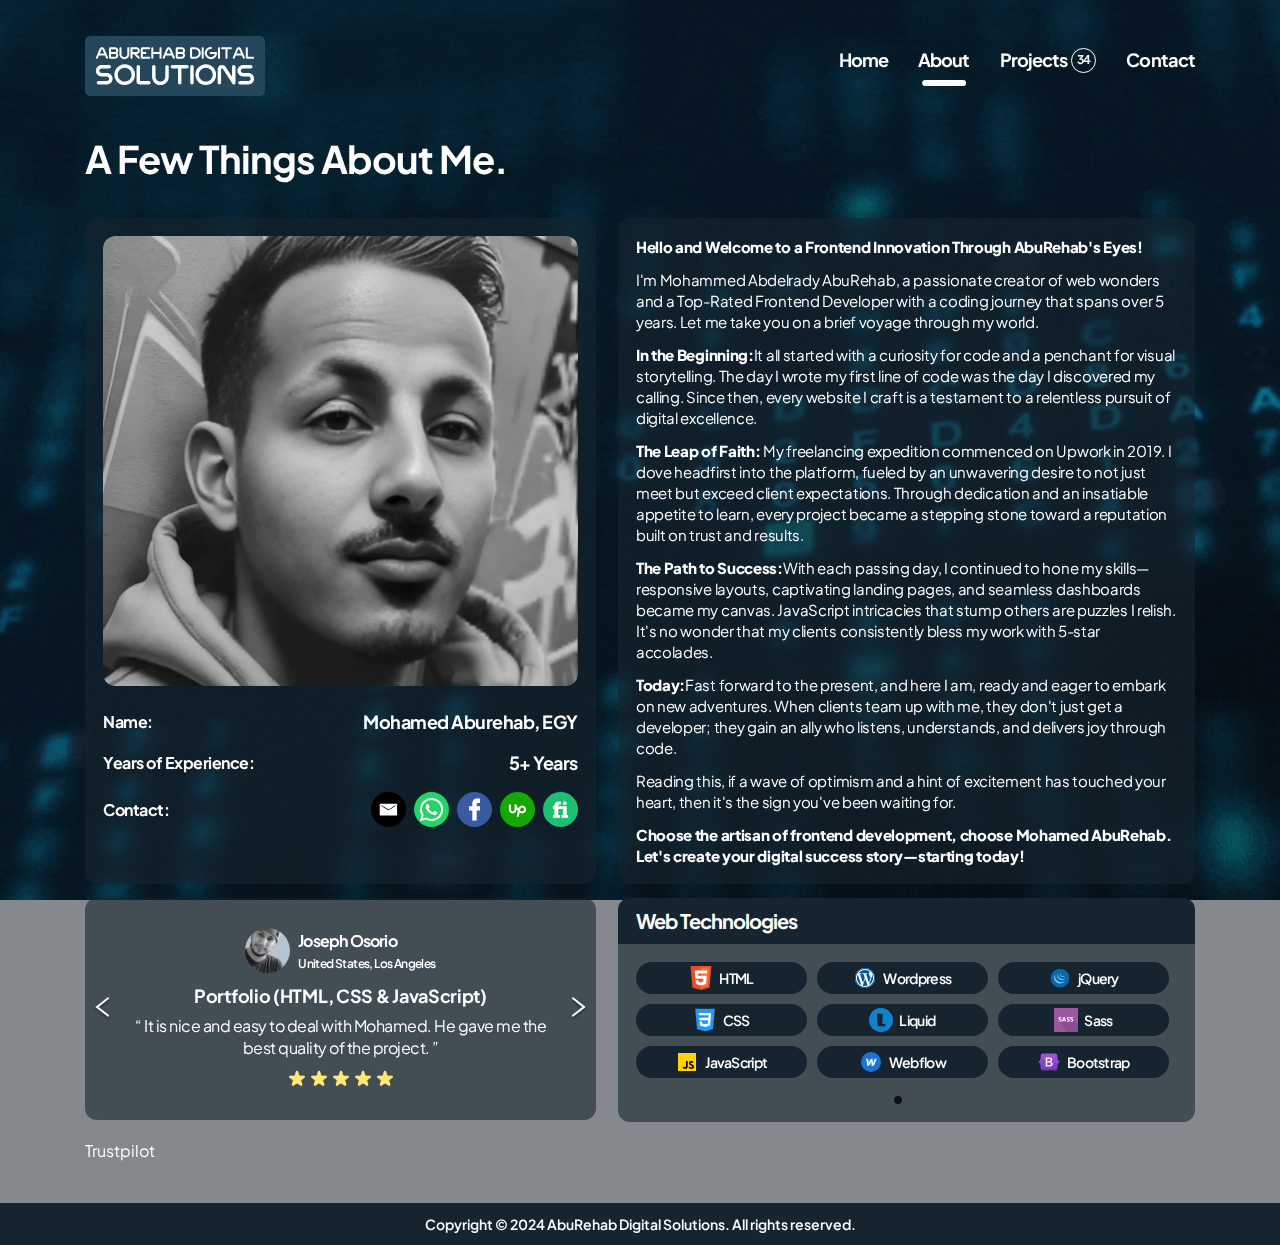
==== commit 39290d2e: "Update about.html" ====
--- a/about.html
+++ b/about.html
@@ -51,11 +51,11 @@
       <!-- start navbar-->
       <div class="navbar-up">
         <div class="container">
-          <nav><a class="nav-logo" href="/"><img class="desktop" src="img/logo.svg" alt="logo" width="194" height="49"></a>
+          <nav><a class="nav-logo" href="index.html"><img class="desktop" src="img/logo.svg" alt="logo" width="194" height="49"></a>
             <div class="nav-parent">
               <ul class="nav-menu">
                 <li class="title"><img class="close-menu" src="img/icons/close-pop.svg" alt="close" width="40" height="40"><a href="/"> <img class="desktop" src="img/logo.svg" alt="logo" width="155" height="40"></a></li>
-                <li class="nav-item"><a class="nav-link" href="/">Home</a></li>
+                <li class="nav-item"><a class="nav-link" href="index.html">Home</a></li>
                 <li class="nav-item"><a class="nav-link active" href="about.html">About</a></li>
                 <li class="nav-item"><a class="nav-link" id="projects" href="projects.html">Projects</a></li>
                 <li class="nav-item"><a class="nav-link" href="contact.html">Contact</a></li>
@@ -138,4 +138,4 @@
     <script src="layout/js/libs/slick.min.js"></script>
     <script src="layout/js/main.min.js"></script>
   </body>
-</html>+</html>
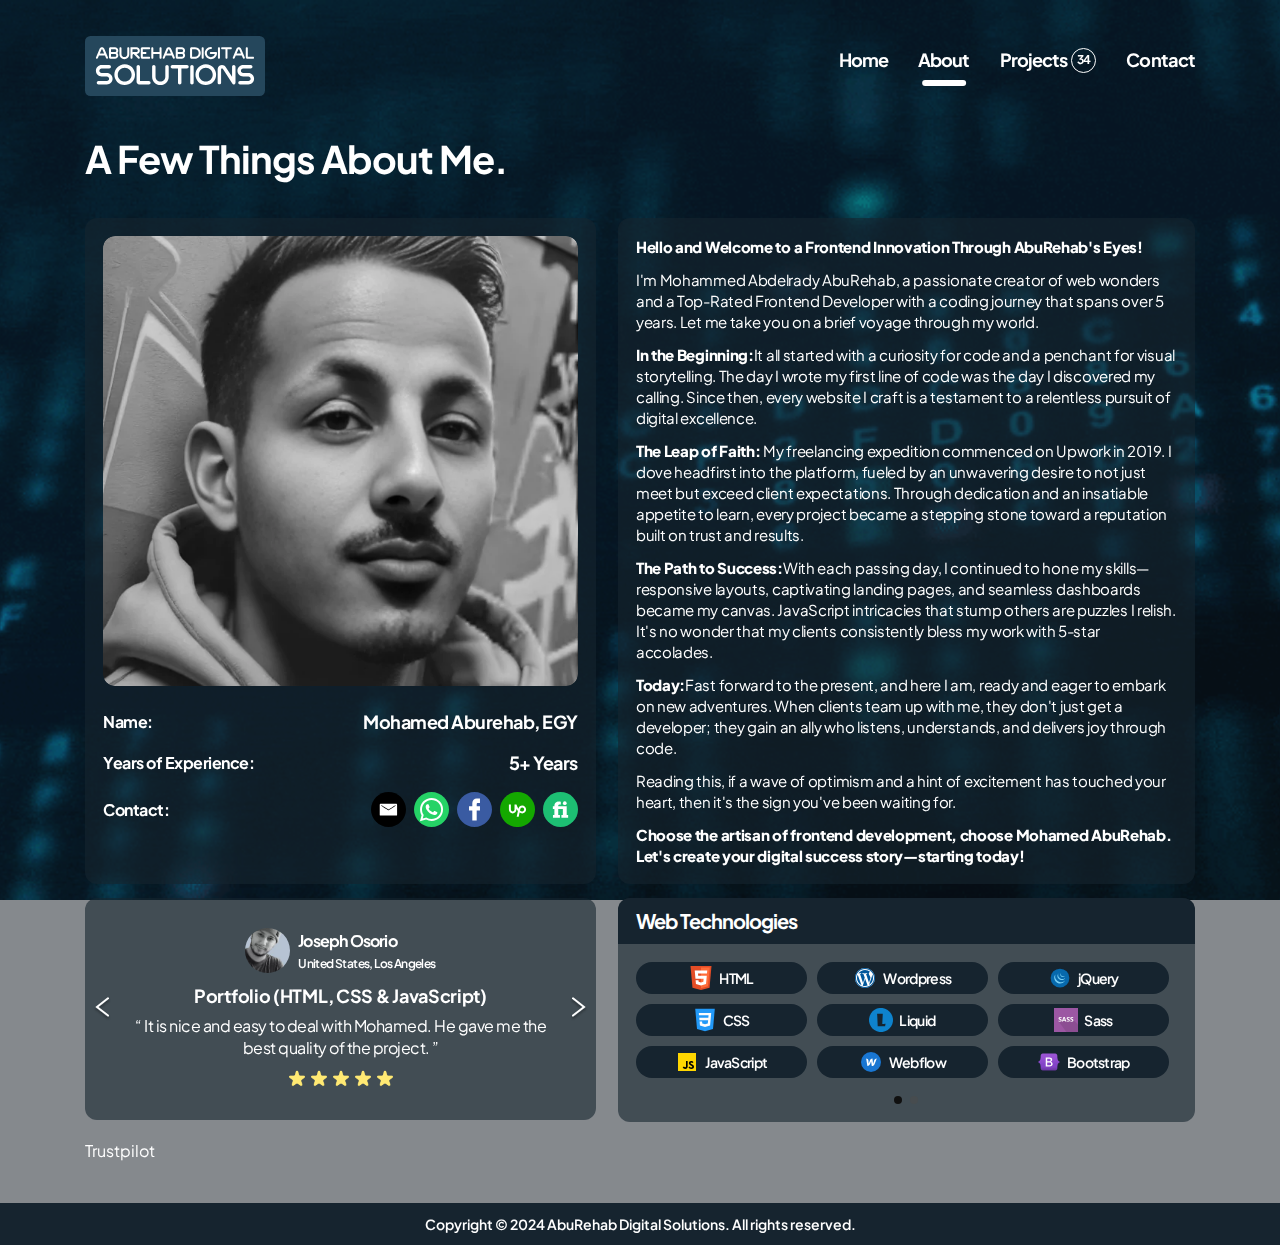
==== commit 85006acc: "Update about.html" ====
--- a/about.html
+++ b/about.html
@@ -120,7 +120,7 @@
         <footer class="footer"> 
           <div class="top"> 
             <div class="container"> 
-              <h2>REACH ME DIRECTLY:</h2><span> <a href="mailto: mohamed@aburehab.com">mohamed@aburehab.com</a></span><span> <a href="tel: +201015185283">+201015185283</a></span>
+              <h2>REACH ME DIRECTLY:</h2><span> <a href="mailto: mohamedabdelradyahmed00@gmail.com">mohamedabdelradyahmed00@gmail.com</a></span><span> <a href="tel: +201015185283">+201015185283</a></span>
               <h2>I'm also available at</h2>
               <div class="contacts"> </div>
             </div>
